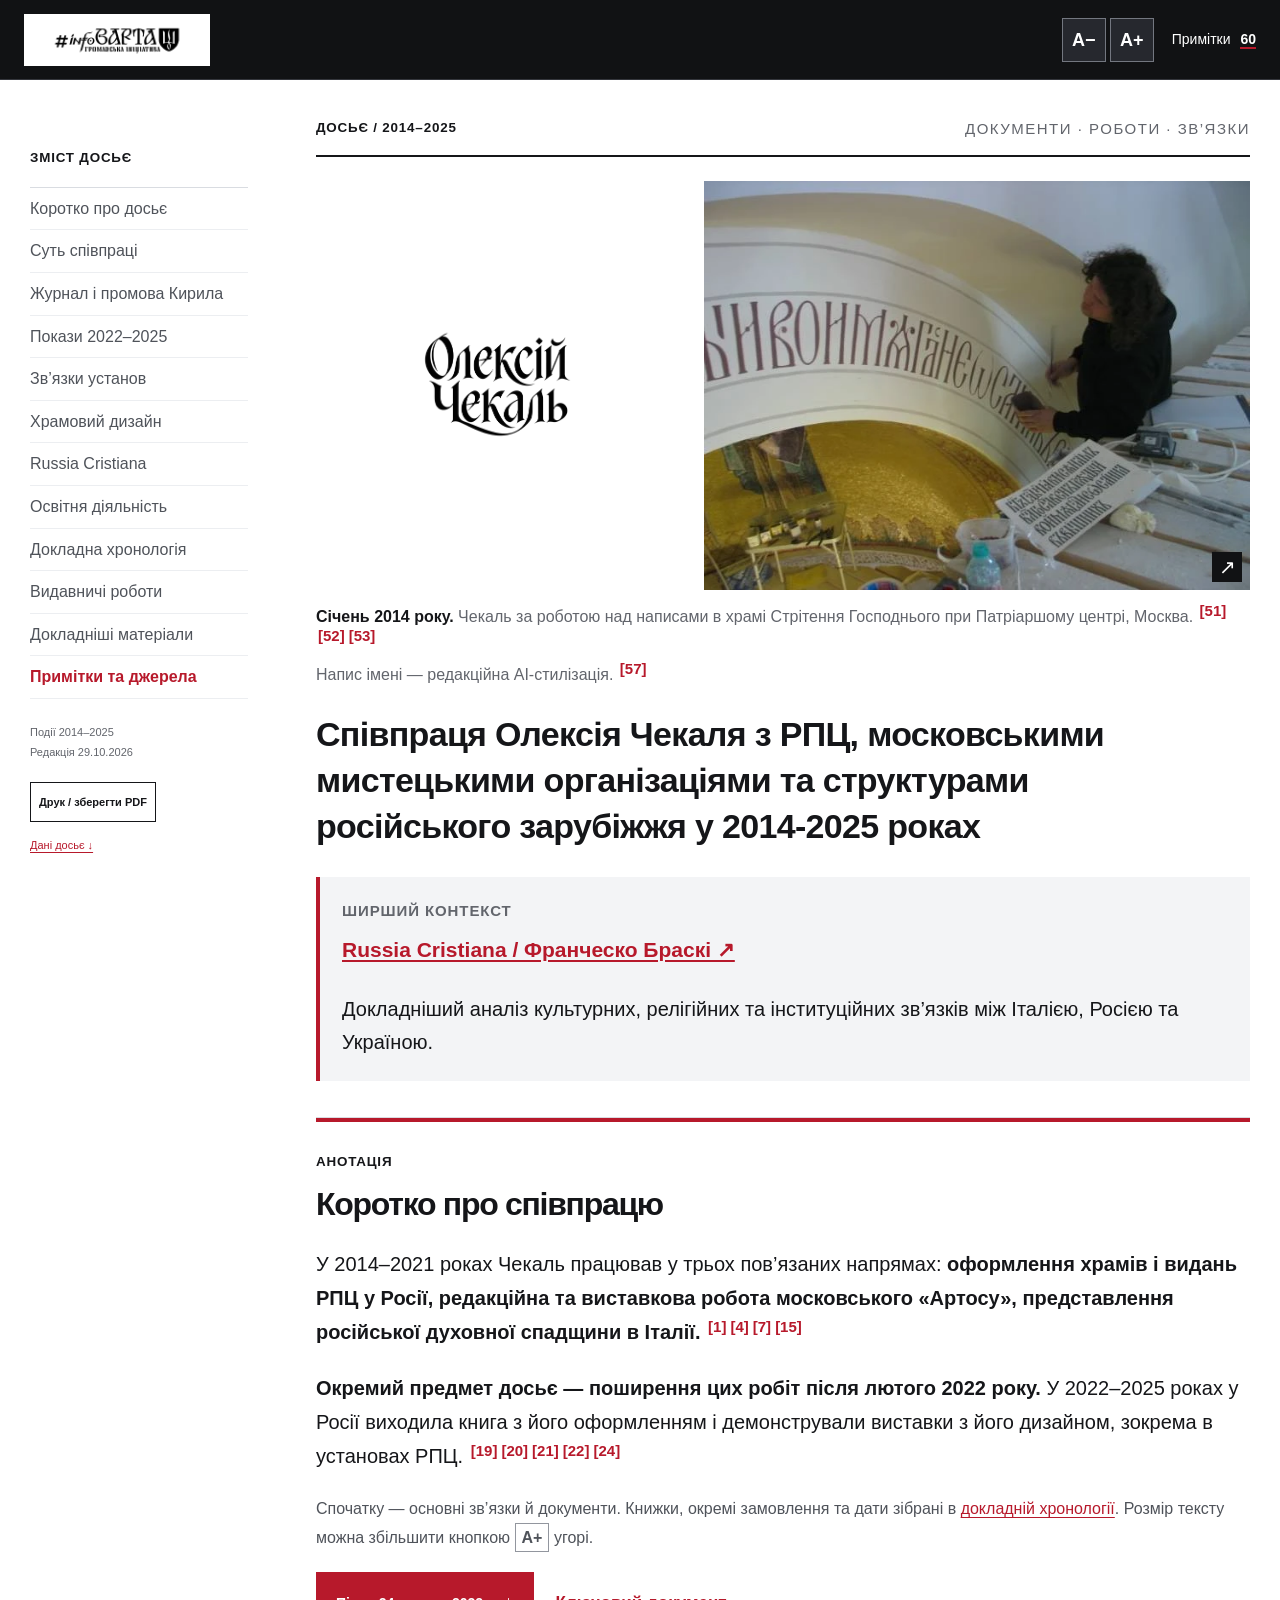
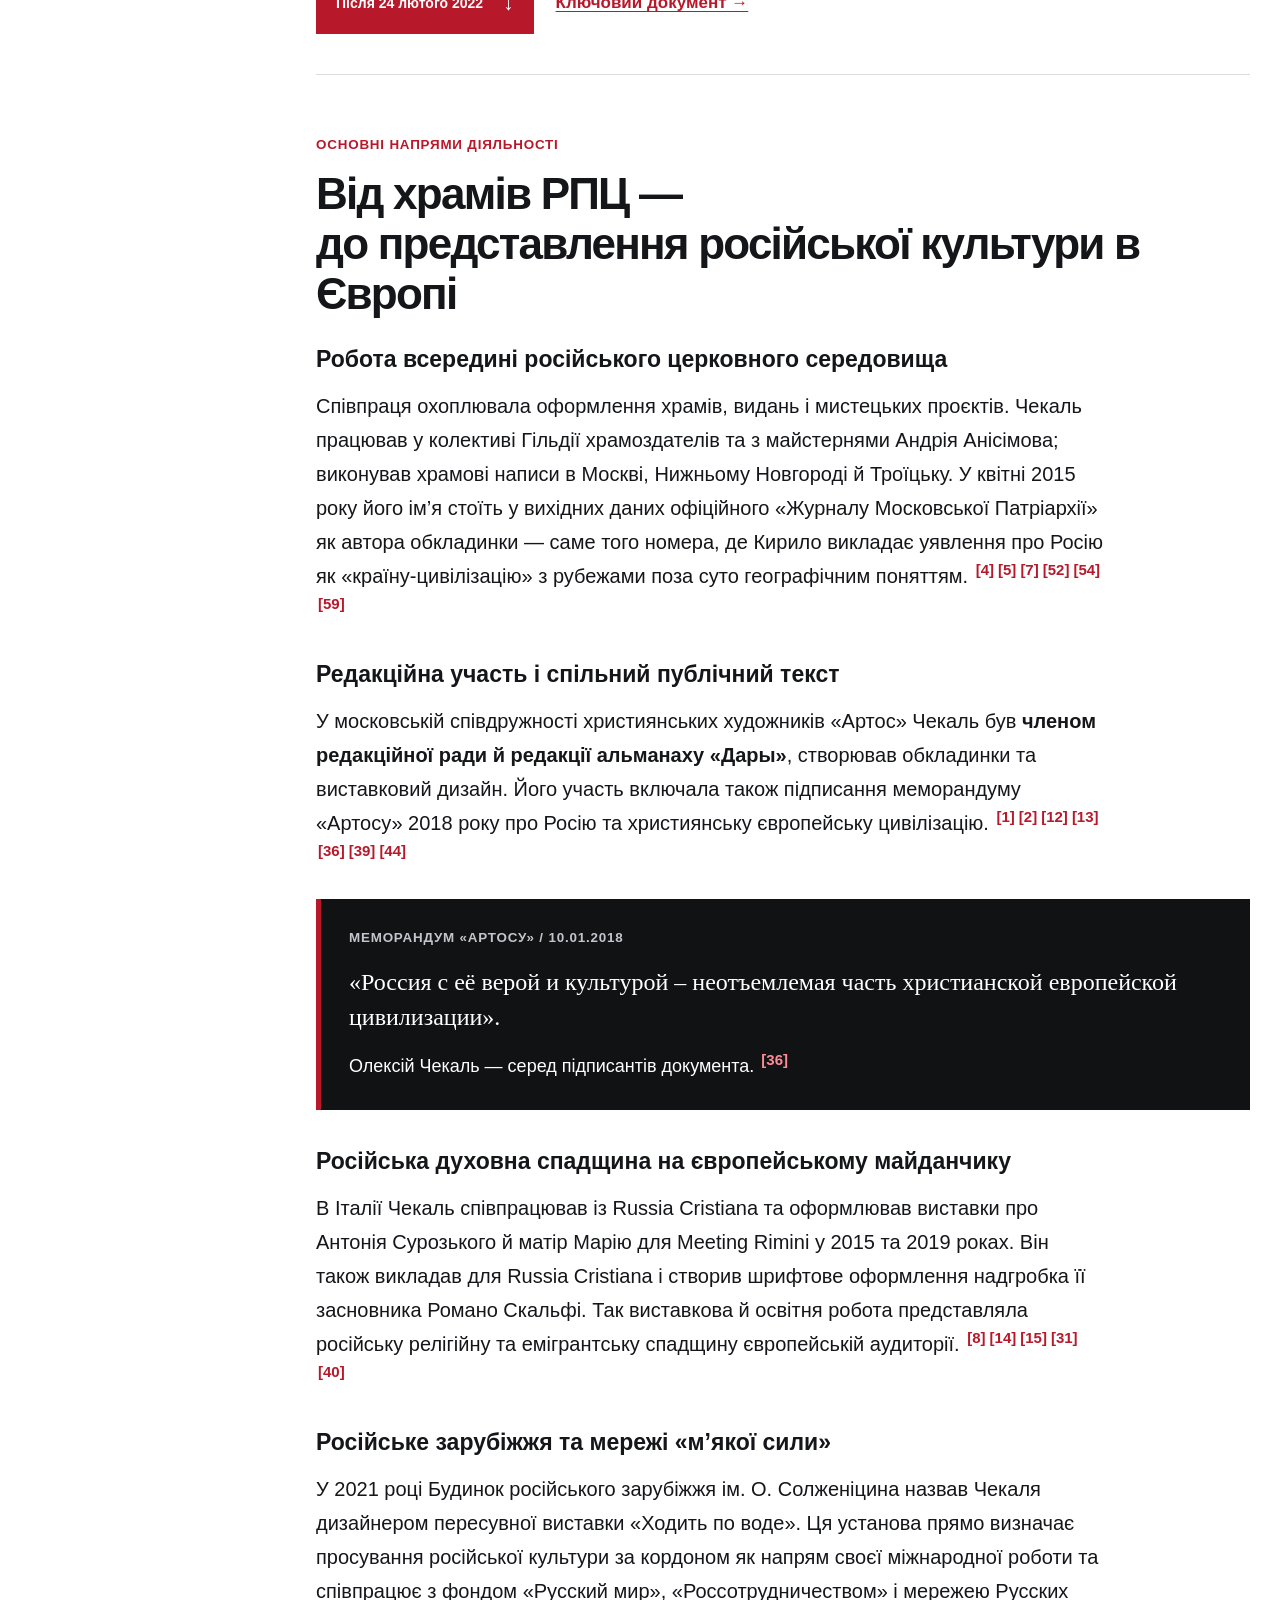
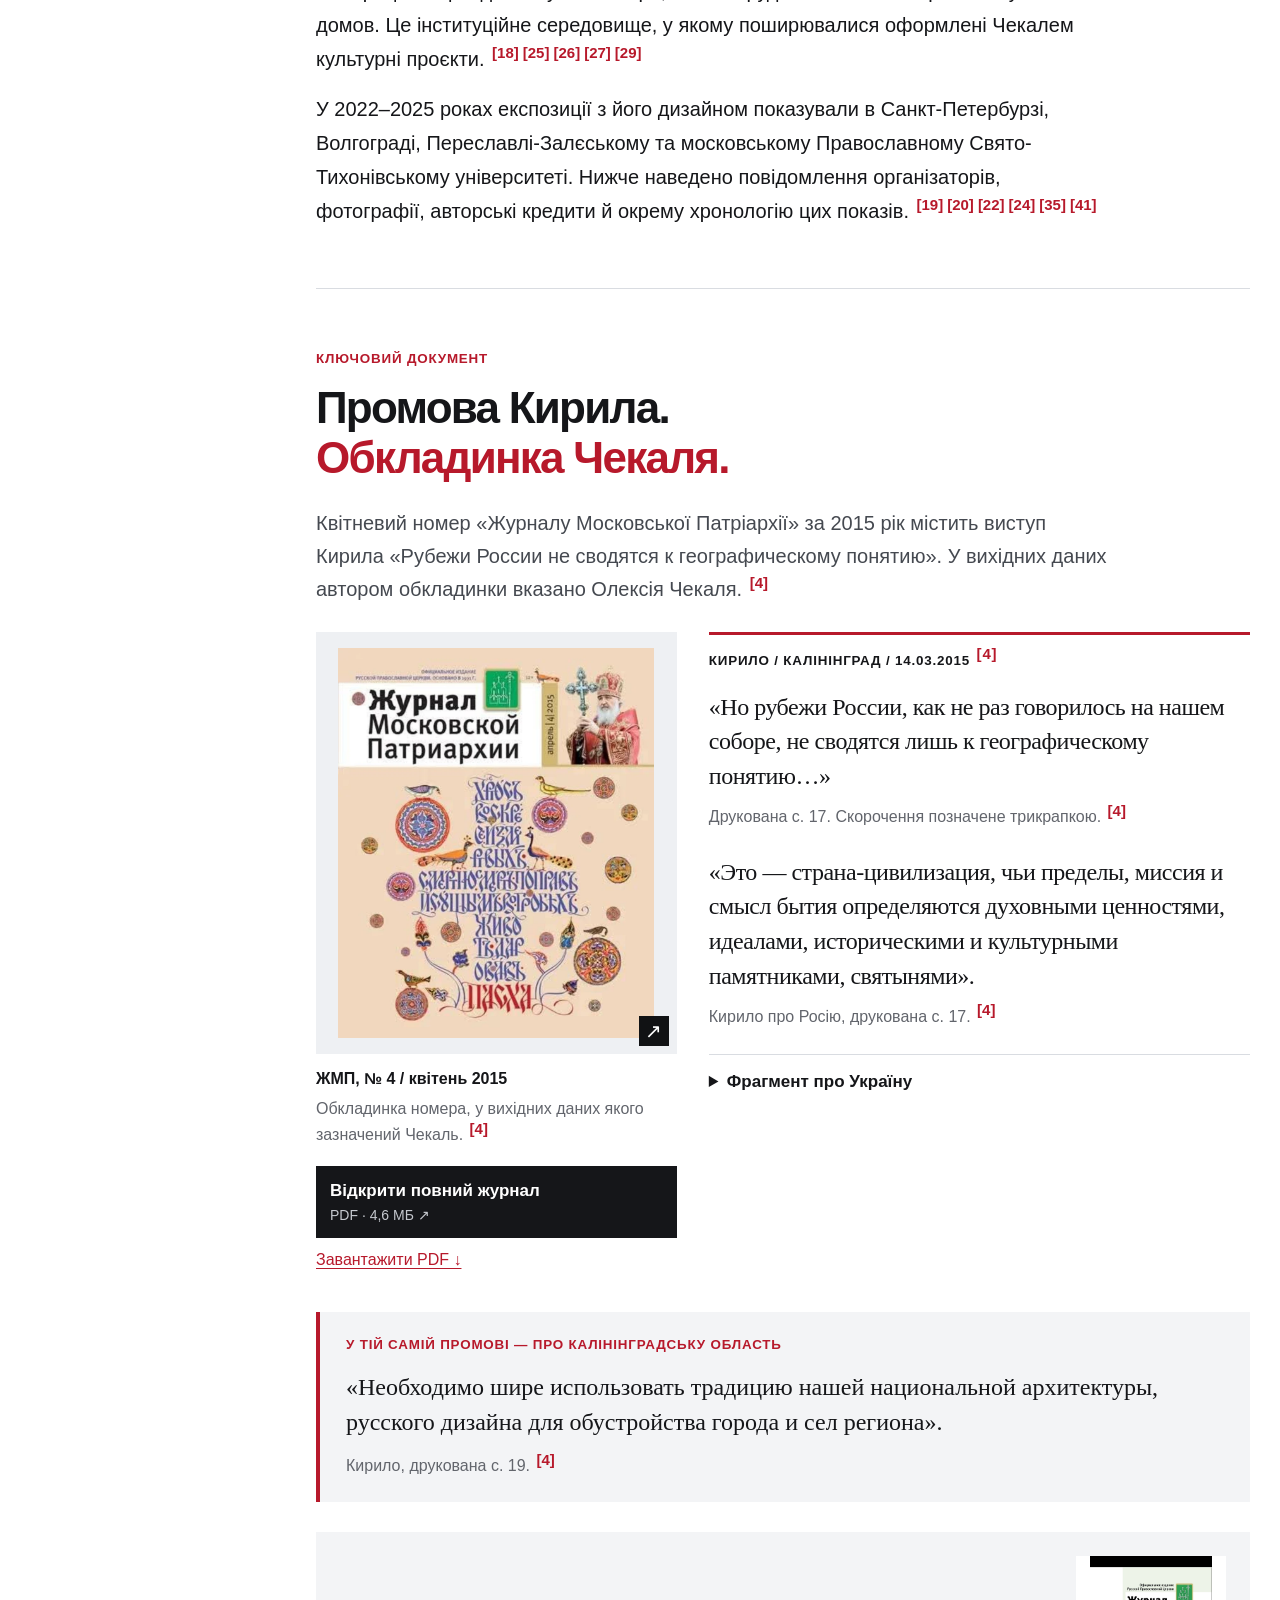
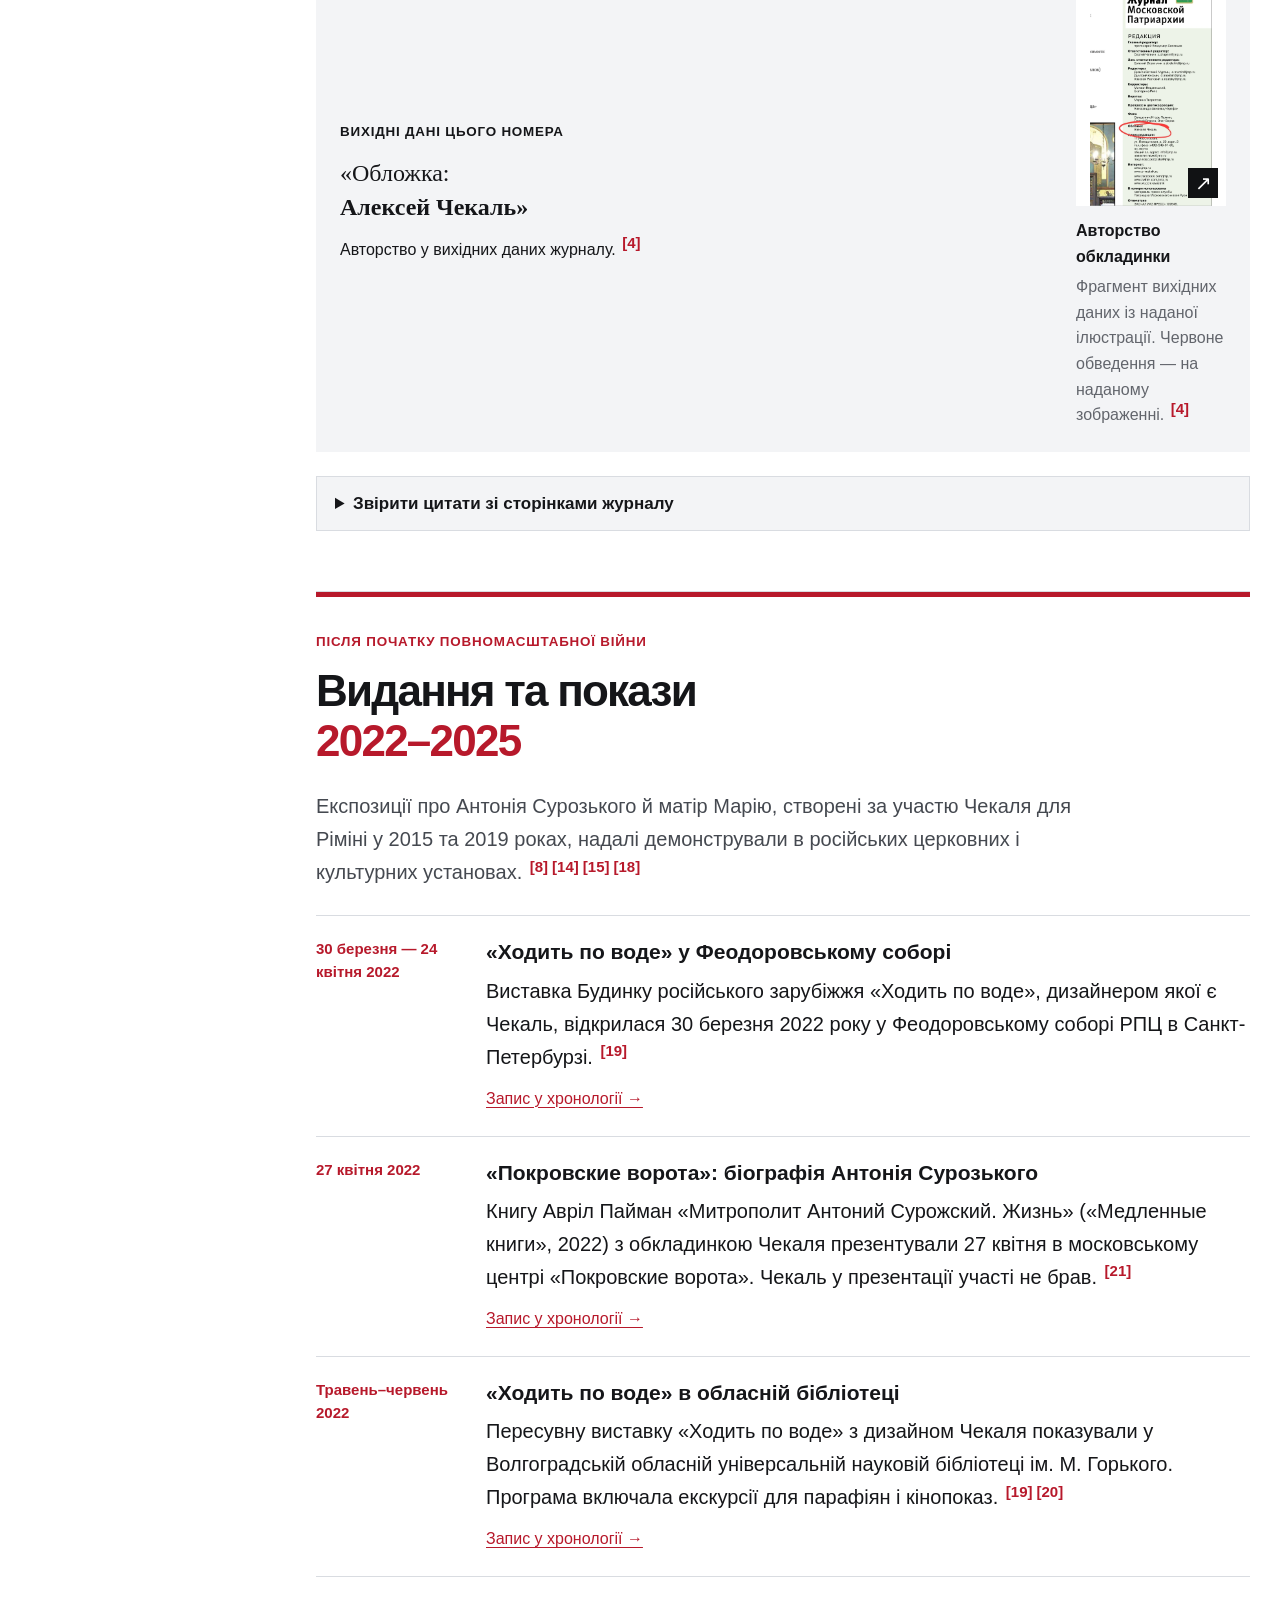
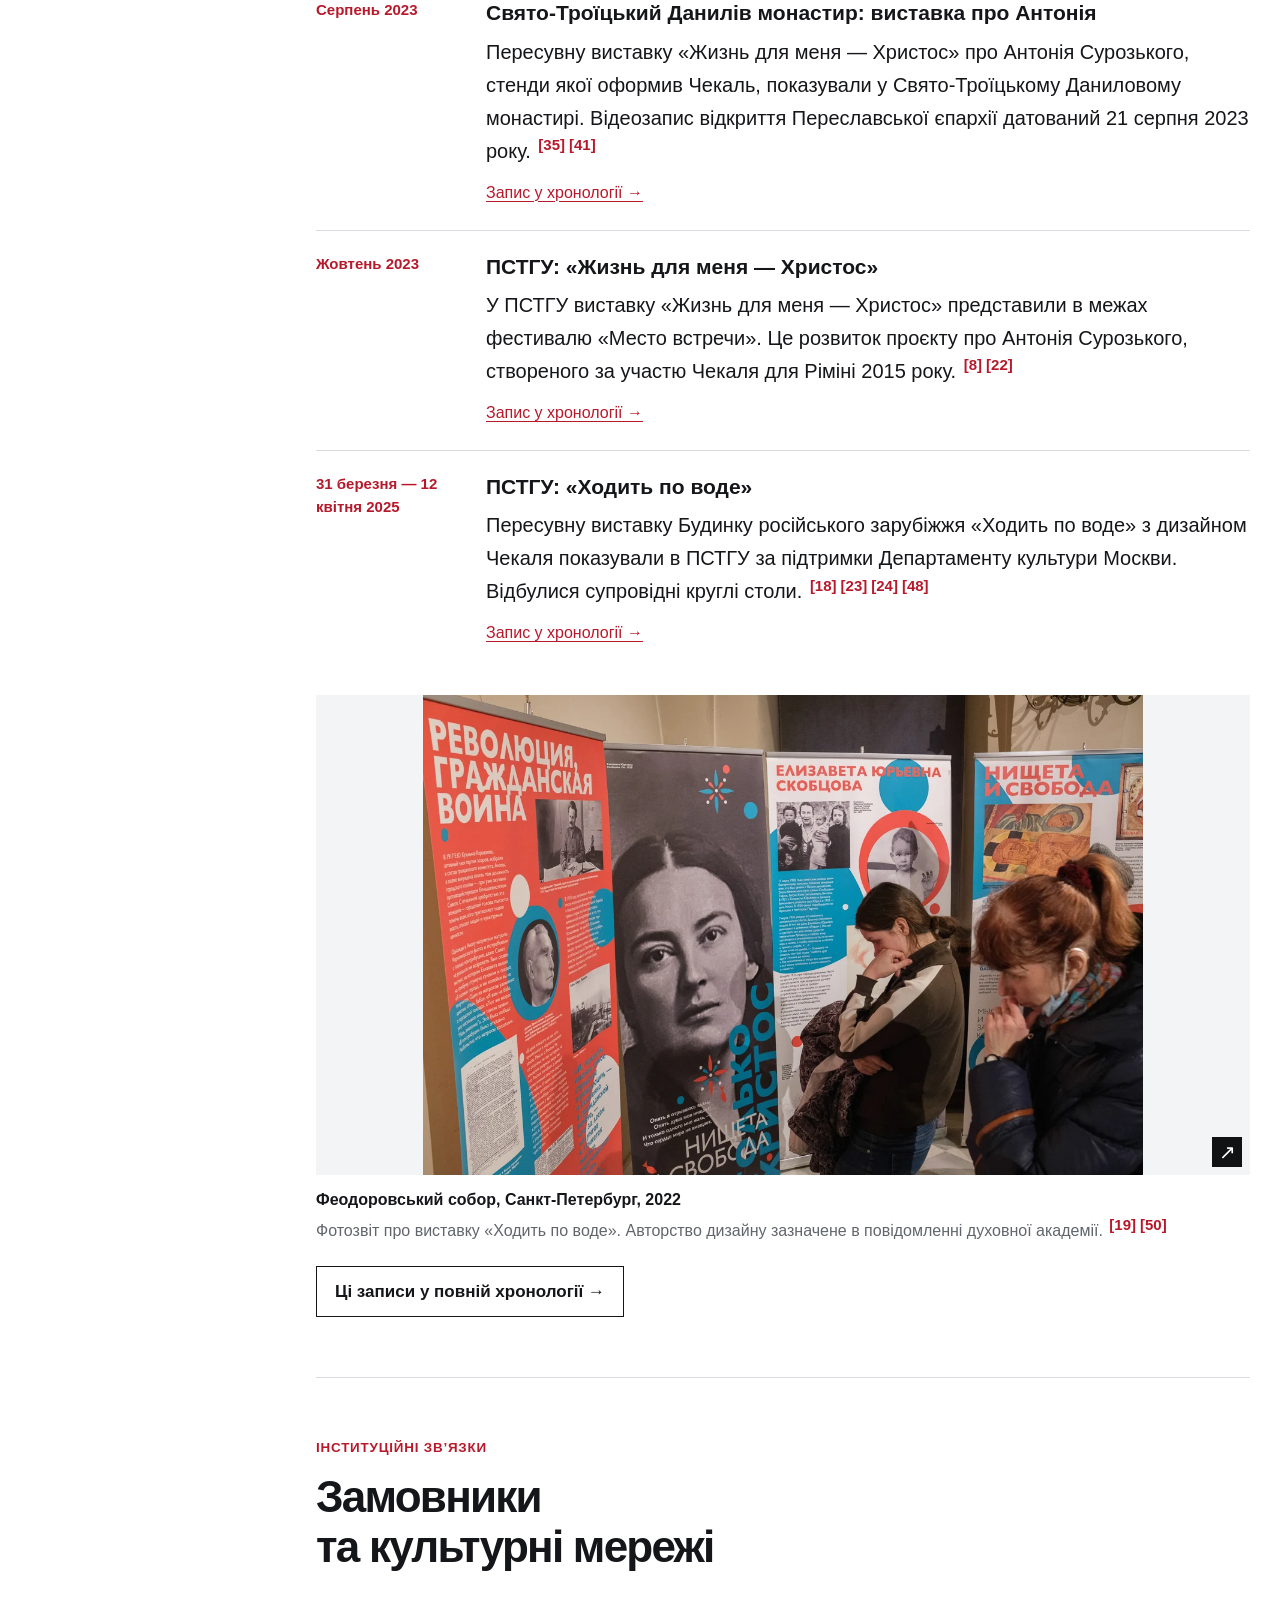
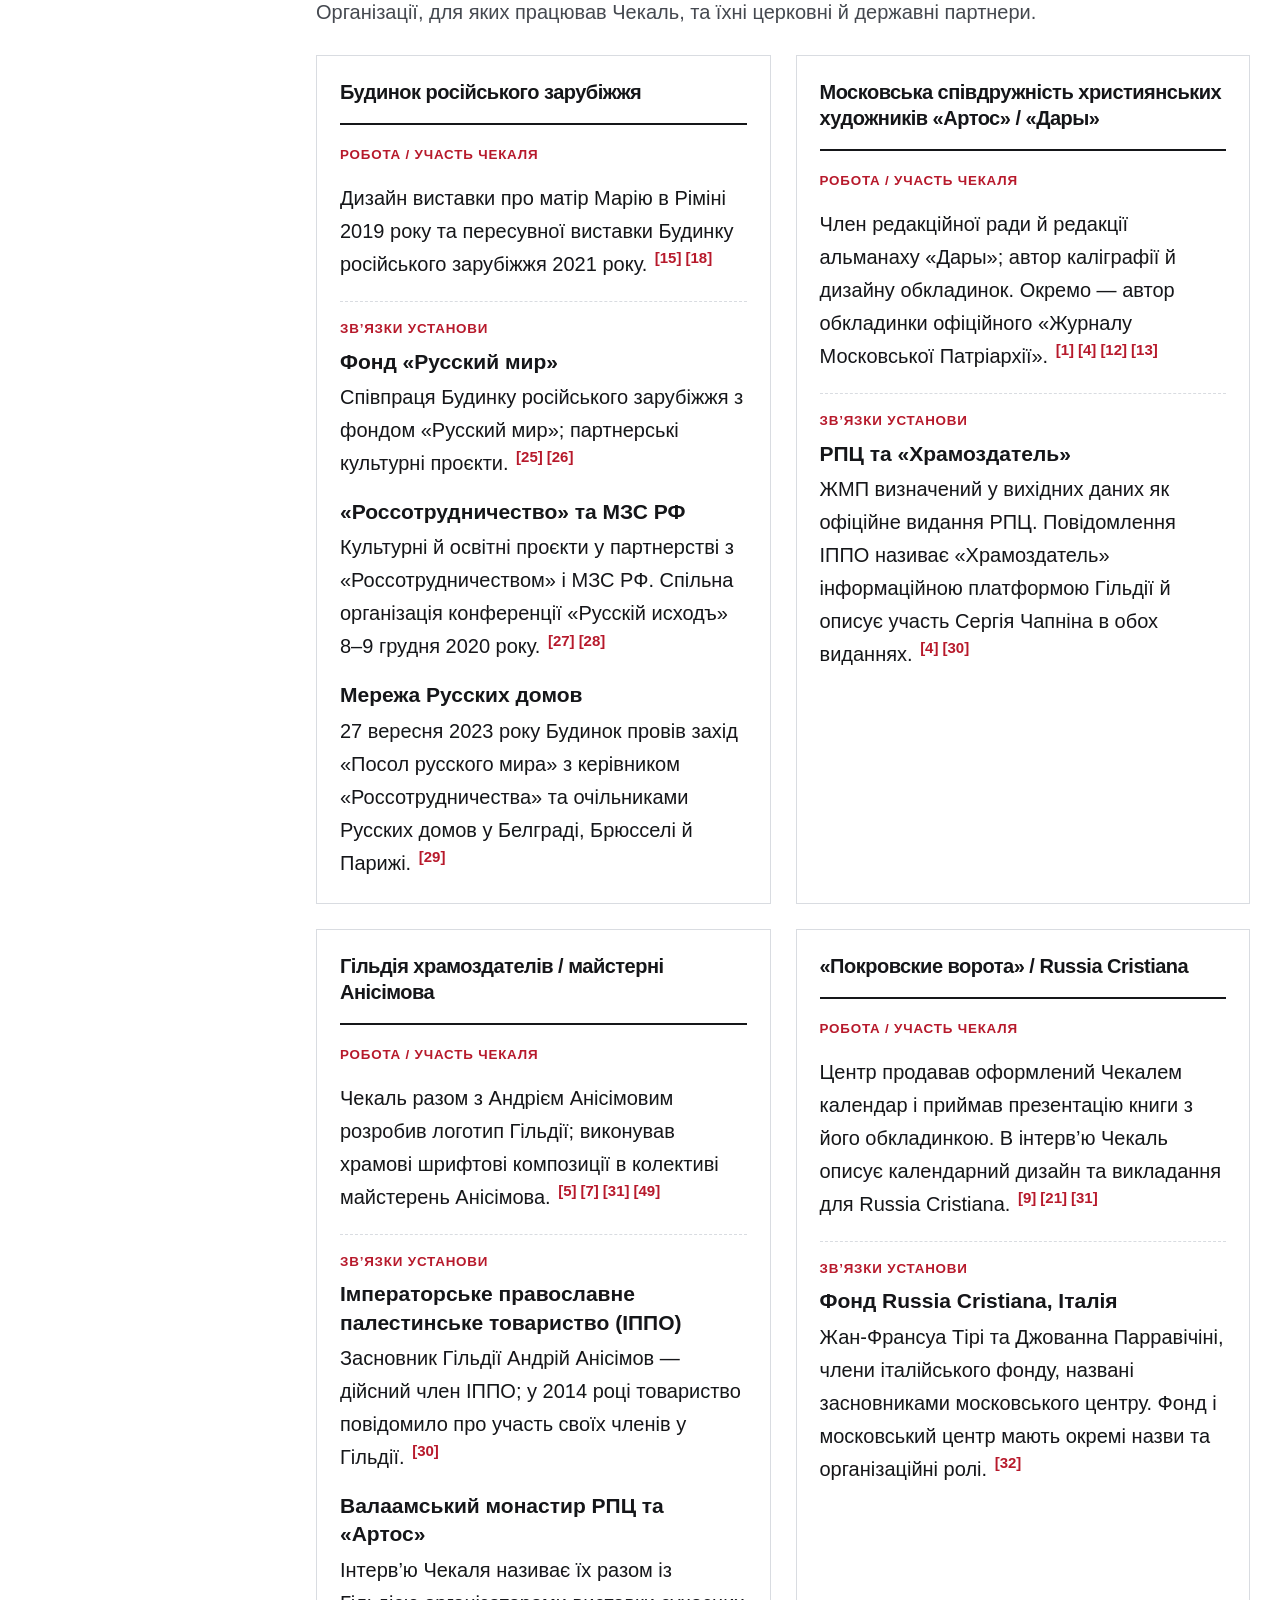
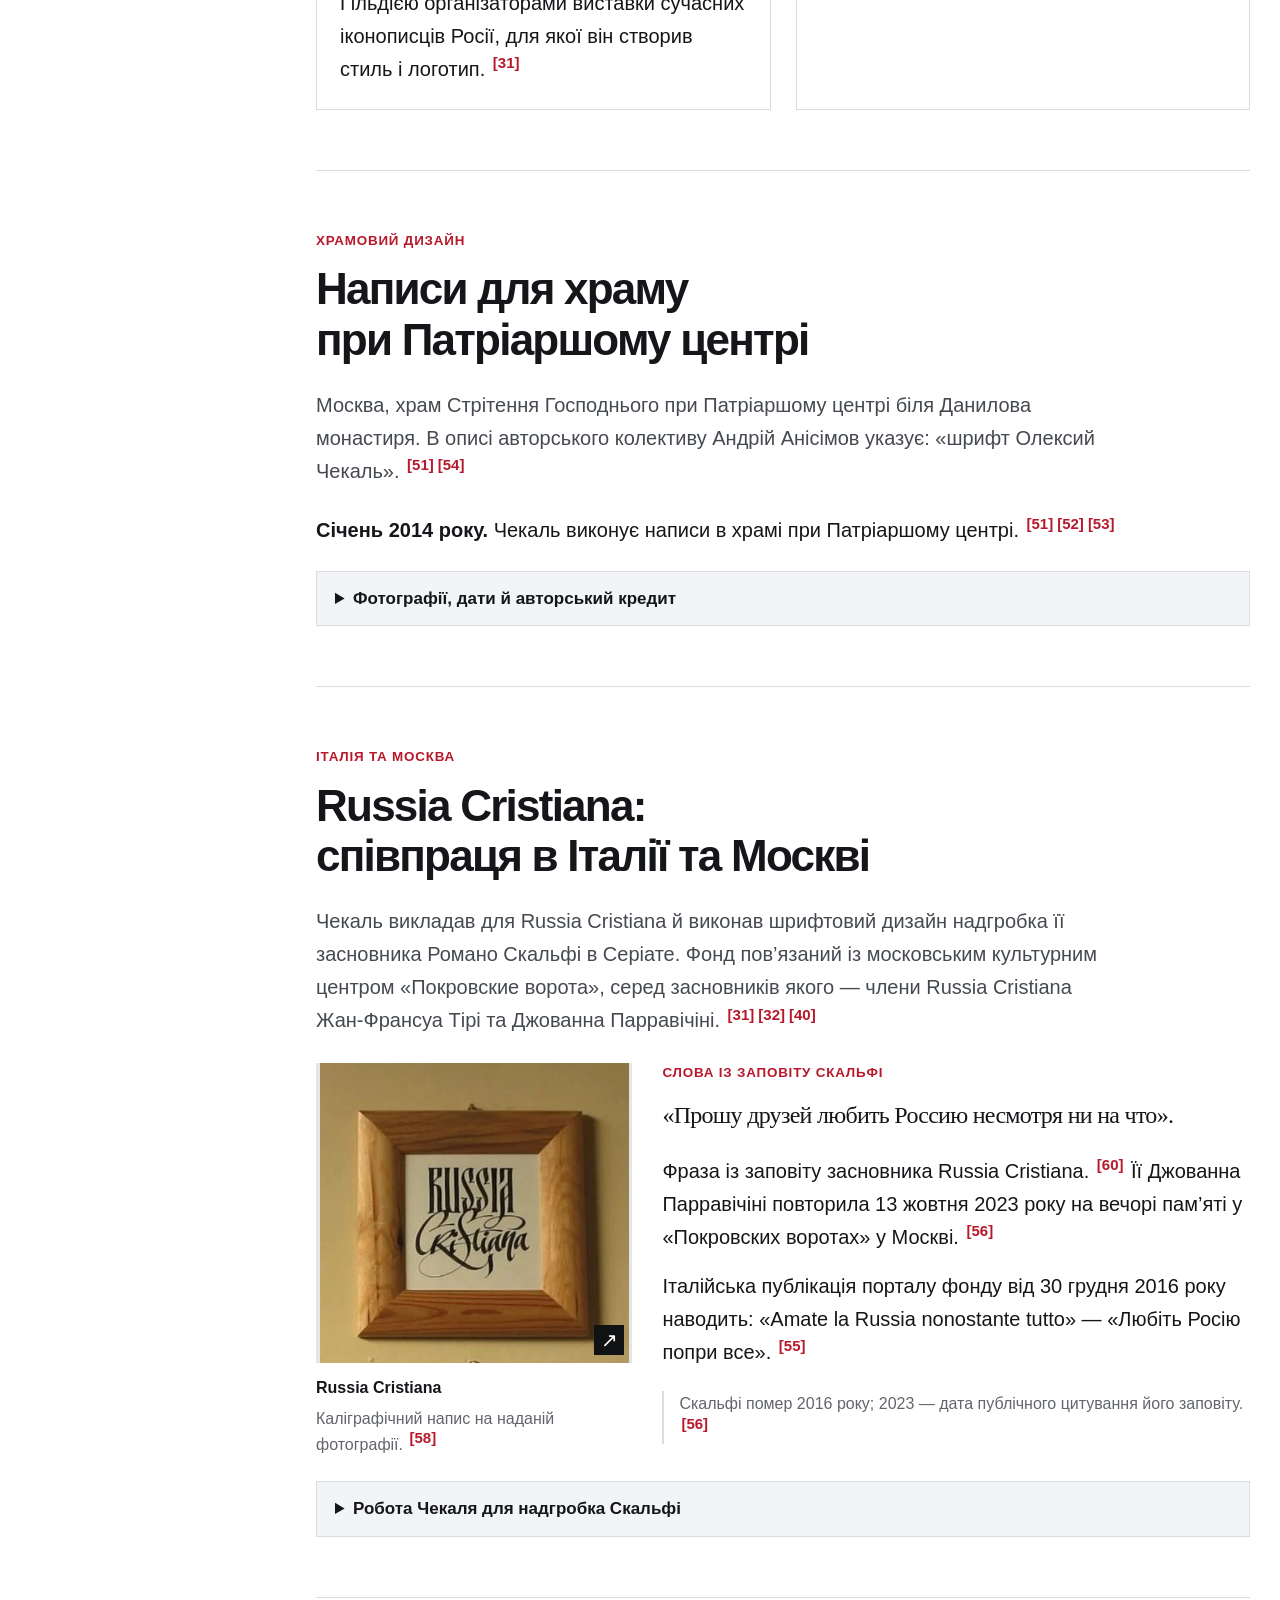
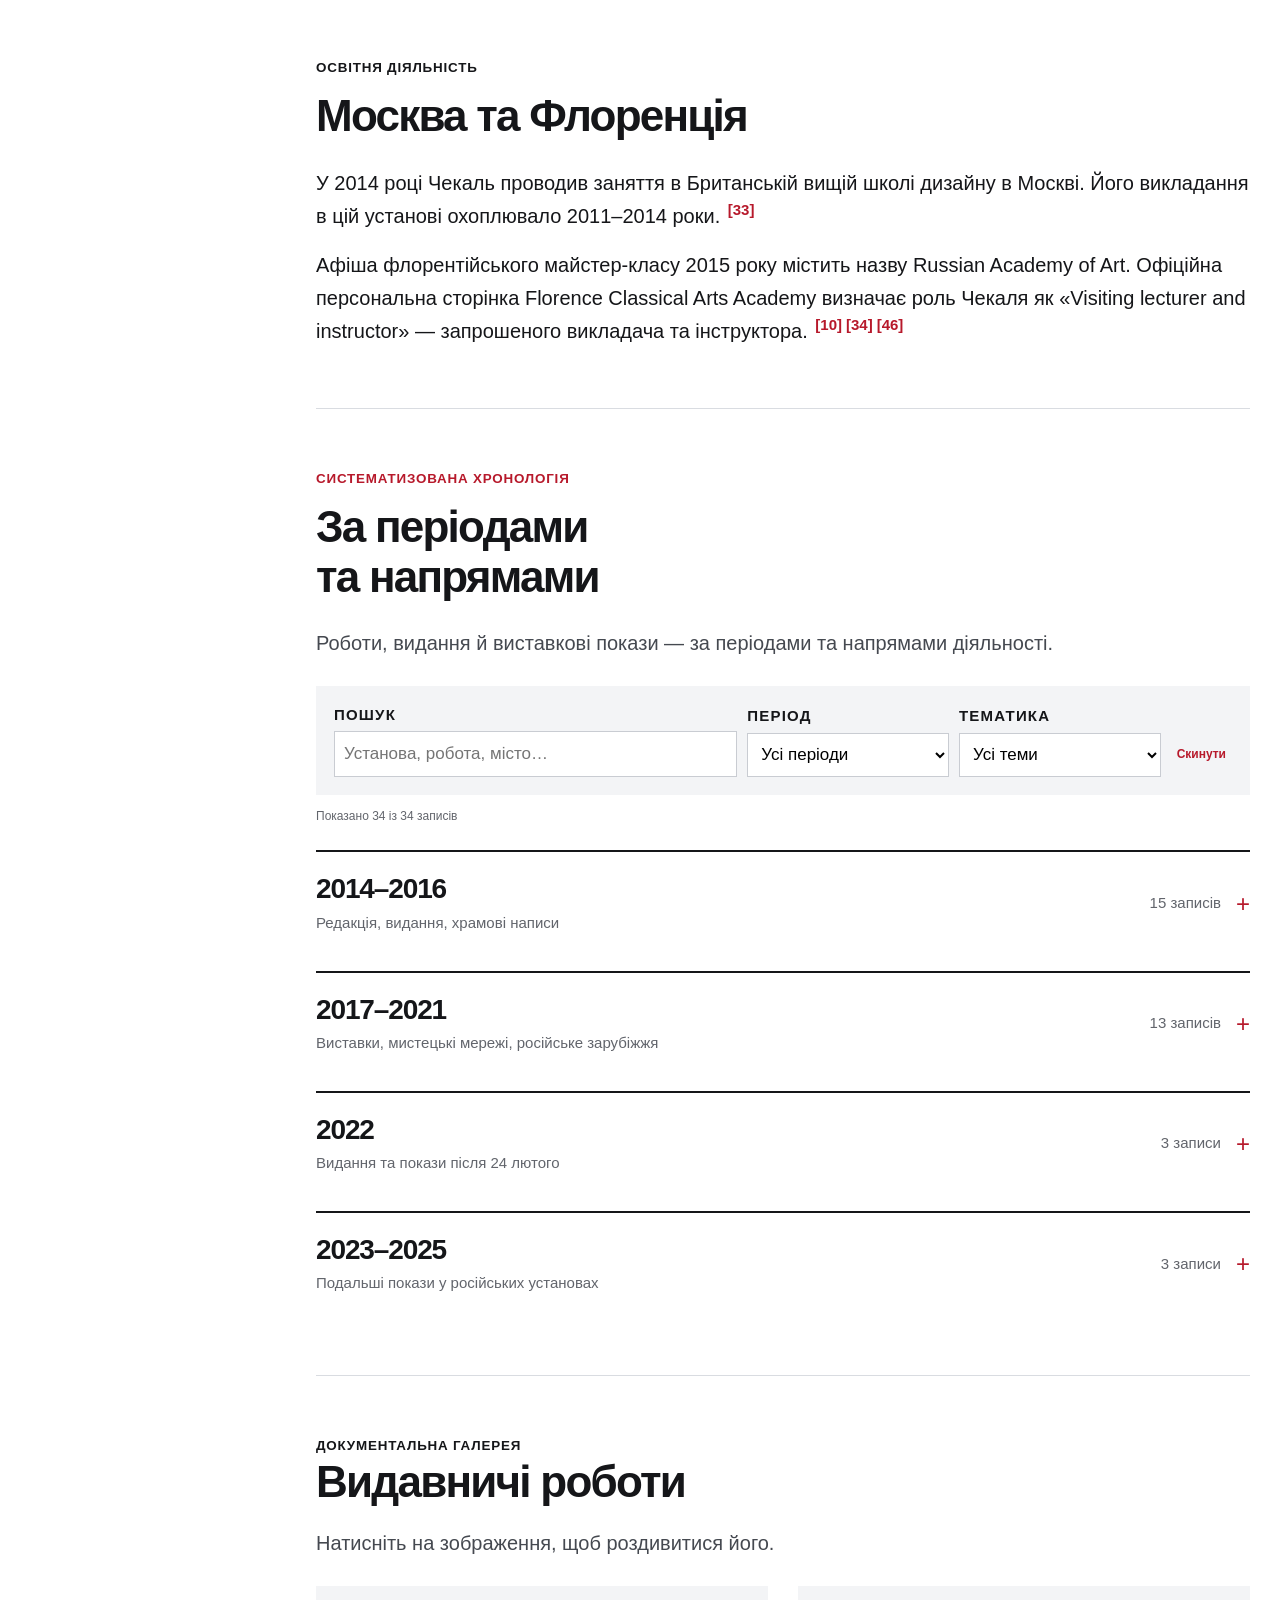
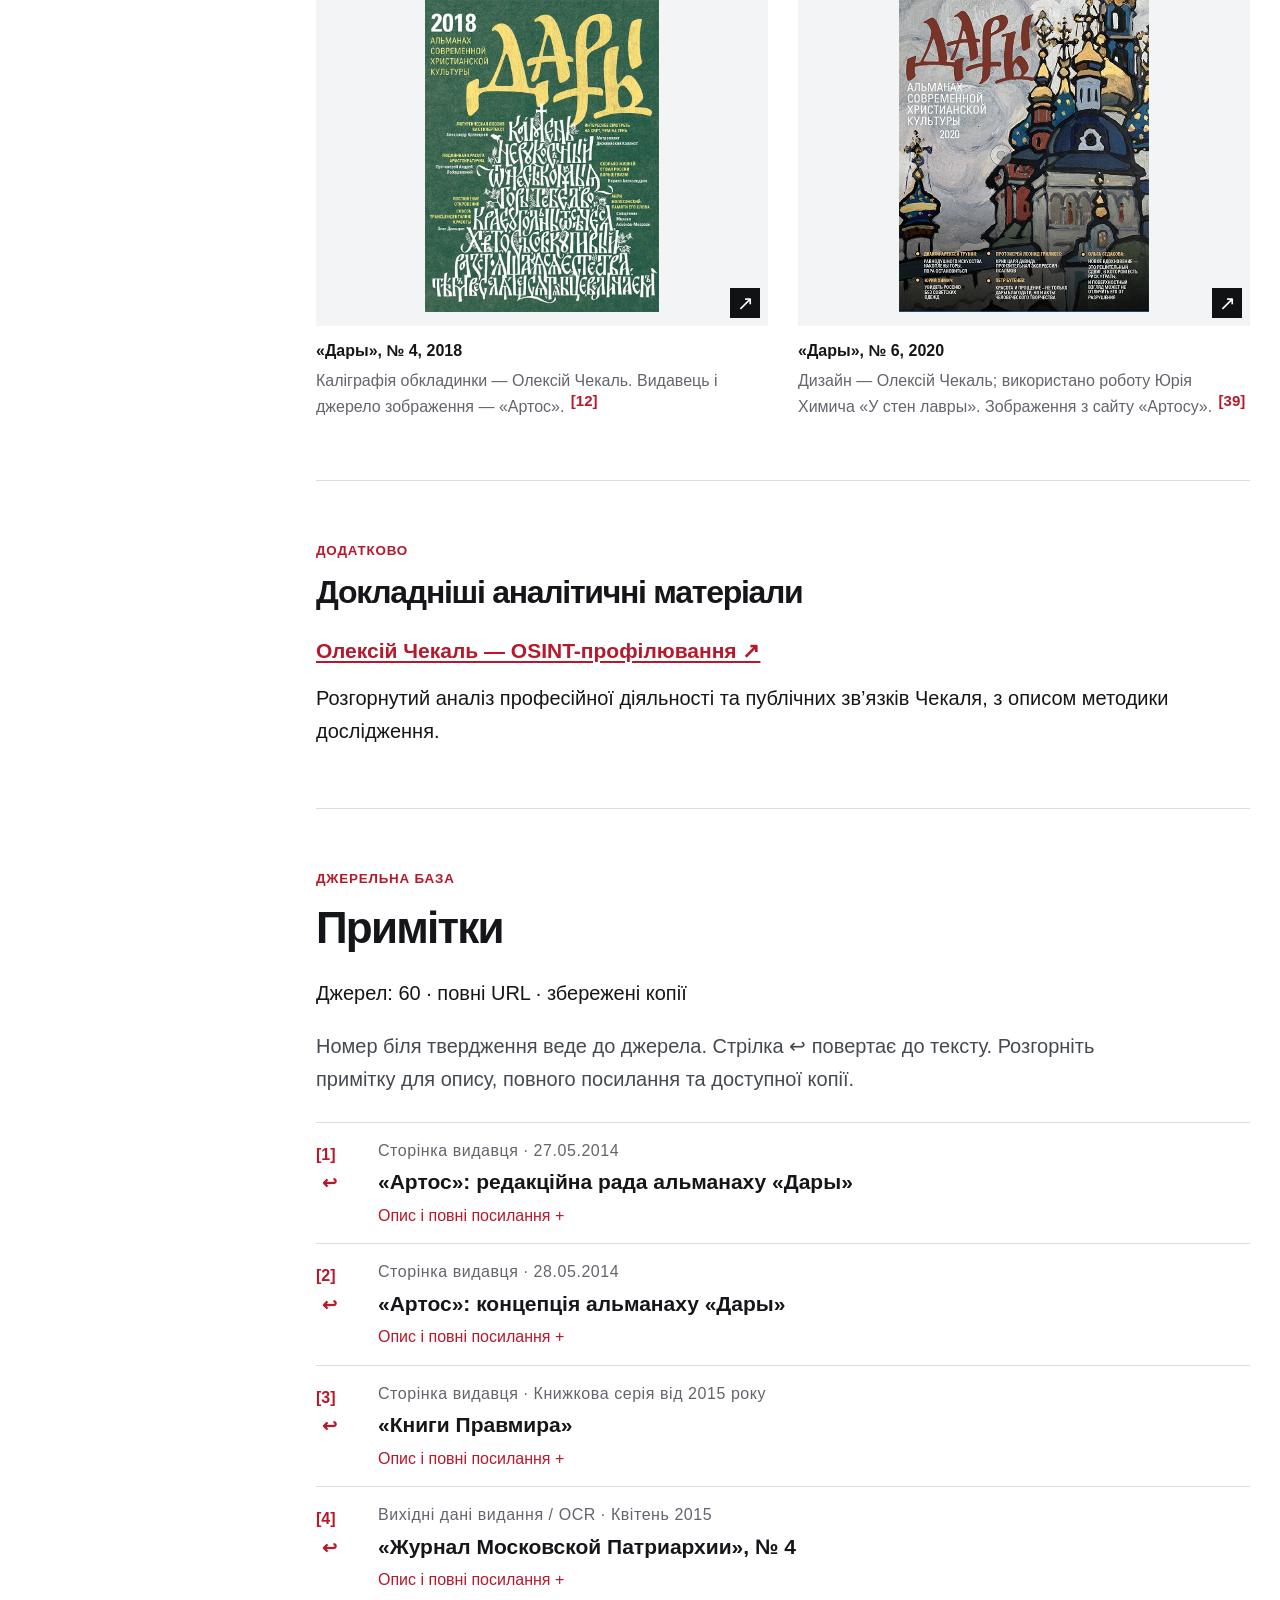
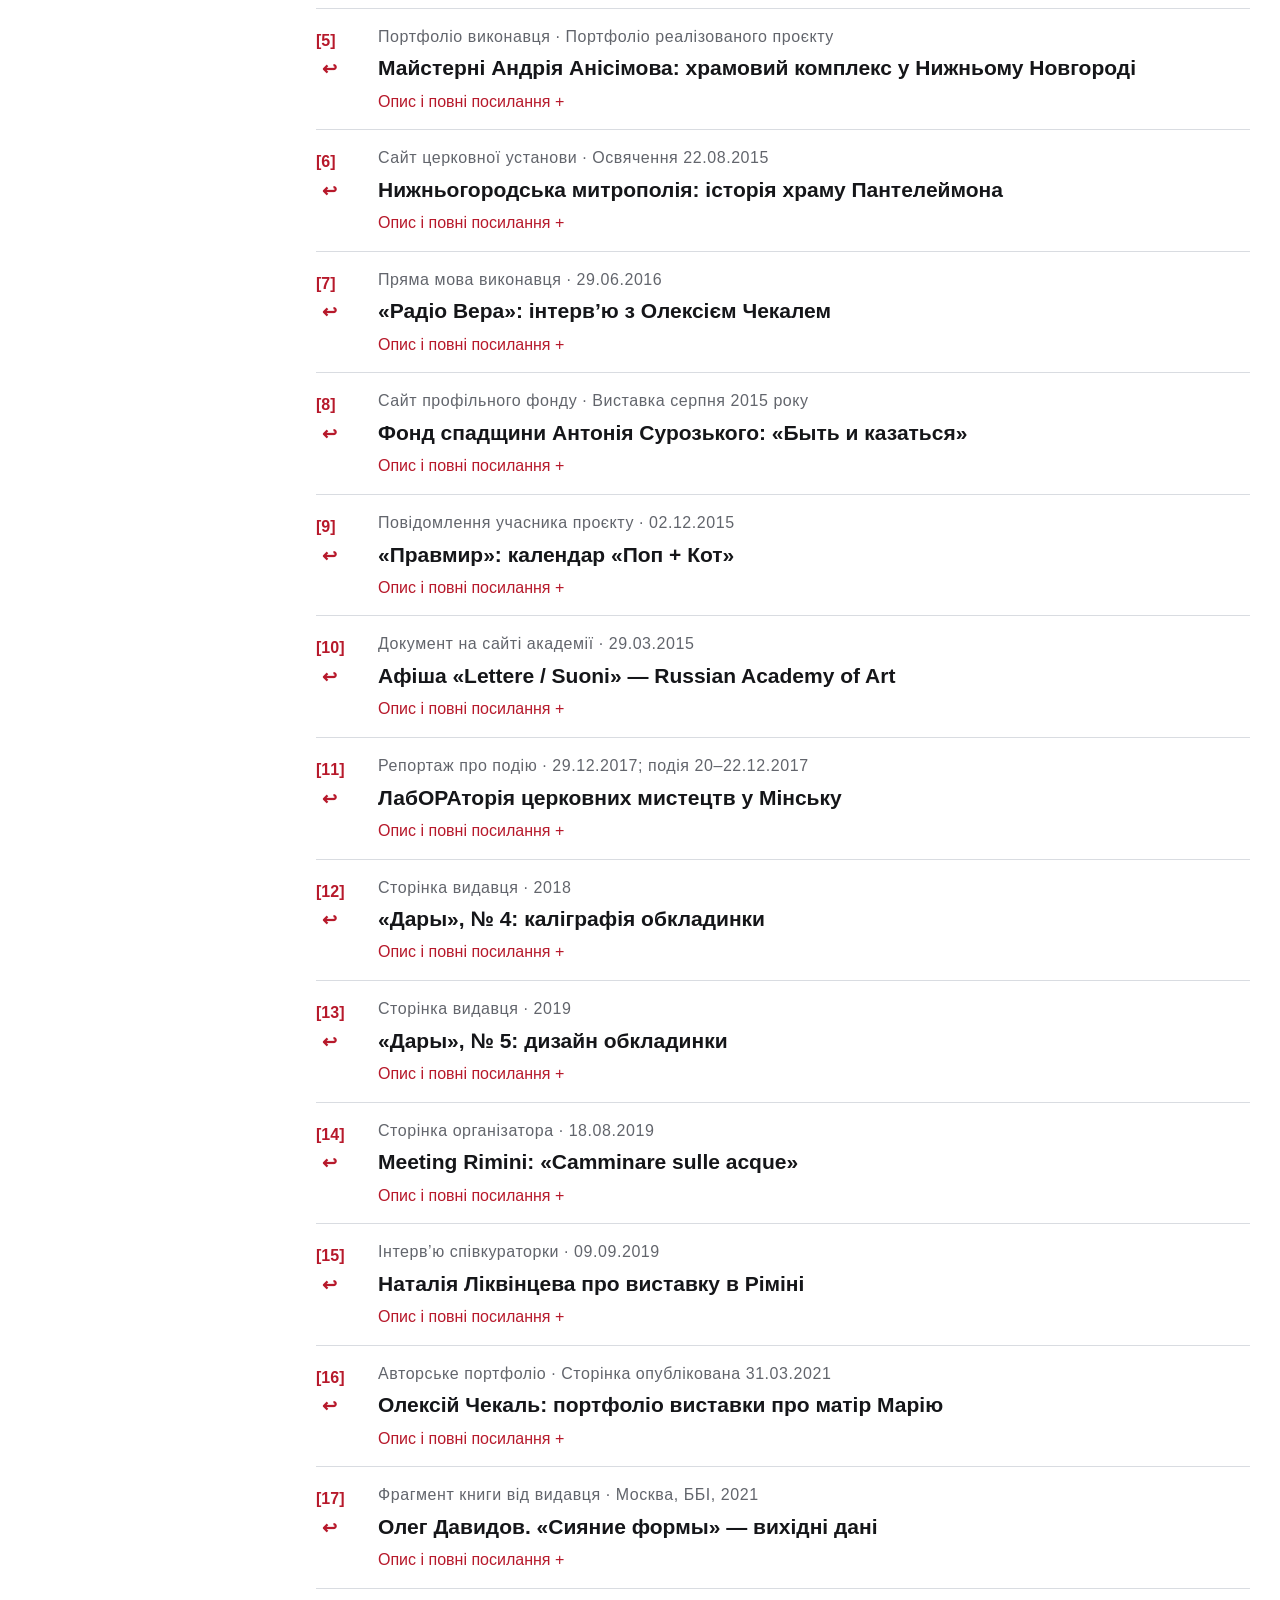
==== chekal_ru/index.html @ 6fc7fb50 "Publish Chekal dossier and Wikipedia archive without PDF upload" ====
<!doctype html>
<html lang="uk">
<head><meta charset="utf-8"><meta name="viewport" content="width=device-width,initial-scale=1"><title>Олексій Чекаль — документальне досьє, 2014–2025</title><meta name="description" content="Роботи Олексія Чекаля для російських церковних, культурних і видавничих структур: документи, хронологія, фото та нумеровані джерела."><meta name="theme-color" content="#111214"><link rel="stylesheet" href="style.css"><script defer src="app.js"></script><link rel="canonical" href="https://nestorvolya.github.io/infovarta/chekal_ru/"></head>
<body>
<a href="#overview" class="skip">До короткого огляду</a>
<header class="topbar"><a class="brand brand-logo" href="#top" aria-label="#інфоВАРТА — на початок"><img src="assets/infovarta-logo.png" width="600" height="200" alt="#інфоВАРТА"><span class="sr-only">Документальне досьє</span></a><div class="top-actions"><div class="reading-controls" role="group" aria-label="Розмір тексту"><button id="text-smaller" type="button" aria-label="Зменшити текст">A−</button><button id="text-larger" type="button" aria-label="Збільшити текст">A+</button><output id="text-size-status" class="sr-only" aria-live="polite">Розмір тексту: 20 пікселів</output></div><a class="note-shortcut" href="#sources">Примітки <b>60</b></a><details class="mobile-nav"><summary>Зміст <span>☰</span></summary><nav aria-label="Зміст сторінки"><a href="#overview">Коротко про досьє</a><a href="#context">Суть співпраці</a><a href="#journal">Журнал і промова Кирила</a><a href="#recent">Покази 2022–2025</a><a href="#network">Зв’язки установ</a><a href="#temple">Храмовий дизайн</a><a href="#russia-cristiana">Russia Cristiana</a><a href="#education">Освітня діяльність</a><a href="#chronology">Докладна хронологія</a><a href="#illustrations">Видавничі роботи</a><a href="#related-analysis">Докладніші матеріали</a><a href="#sources">Примітки та джерела</a></nav></details></div></header>
<div class="layout"><aside class="sidebar"><p class="eyebrow">ЗМІСТ ДОСЬЄ</p><nav aria-label="Розділи"><a href="#overview">Коротко про досьє</a><a href="#context">Суть співпраці</a><a href="#journal">Журнал і промова Кирила</a><a href="#recent">Покази 2022–2025</a><a href="#network">Зв’язки установ</a><a href="#temple">Храмовий дизайн</a><a href="#russia-cristiana">Russia Cristiana</a><a href="#education">Освітня діяльність</a><a href="#chronology">Докладна хронологія</a><a href="#illustrations">Видавничі роботи</a><a href="#related-analysis">Докладніші матеріали</a><a href="#sources">Примітки та джерела</a></nav><p class="sidebar-meta">Події 2014–2025<br>Редакція 29.10.2026</p><button id="print-button" class="outline-button" type="button">Друк / зберегти PDF</button><a class="data-link" href="dossier-data.json" download>Дані досьє ↓</a></aside>
<main id="top">
<section class="hero"><div class="hero-line"><span class="eyebrow">ДОСЬЄ / 2014–2025</span><span class="issue-label">ДОКУМЕНТИ · РОБОТИ · ЗВ’ЯЗКИ</span></div><figure class="hero-composition"><div class="hero-visuals"><h1><span class="sr-only">Олексій Чекаль</span><img class="name-lettering" src="assets/chekal-editorial-lettering.webp" width="1500" height="1000" alt="" fetchpriority="high"></h1><button type="button" class="image-open hero-photo" data-image="assets/moscow-temple-work.webp" data-title="Чекаль за роботою в храмі при Патріаршому центрі" data-caption="Січень 2014 року. Храм Стрітення Господнього при Патріаршому центрі, Москва." aria-label="Збільшити фото Чекаля за роботою в храмі"><img src="assets/moscow-temple-work.webp" width="640" height="480" alt="Олексій Чекаль виконує написи в храмі при Патріаршому центрі в Москві, січень 2014 року" fetchpriority="high"><span class="image-expand">↗</span></button></div><figcaption><p><strong>Січень 2014 року.</strong> Чекаль за роботою над написами в храмі Стрітення Господнього при Патріаршому центрі, Москва. <sup class="refs"><a id="cite-51-1" href="#source-51" role="doc-noteref" aria-label="Примітка 51">[51]</a><a id="cite-52-1" href="#source-52" role="doc-noteref" aria-label="Примітка 52">[52]</a><a id="cite-53-1" href="#source-53" role="doc-noteref" aria-label="Примітка 53">[53]</a></sup></p><p class="lettering-note">Напис імені — редакційна AI-стилізація. <sup class="refs"><a id="cite-57-1" href="#source-57" role="doc-noteref" aria-label="Примітка 57">[57]</a></sup></p></figcaption></figure><p class="hero-deck">Співпраця Олексія Чекаля з РПЦ, московськими мистецькими організаціями та структурами російського зарубіжжя у 2014-2025 роках</p><aside class="related-context" aria-label="Ширший контекст"><p class="related-label">ШИРШИЙ КОНТЕКСТ</p><a class="related-title" href="https://nestorvolya.github.io/cases/braschi_rc/" target="_blank" rel="noopener">Russia Cristiana / Франческо Браскі ↗</a><p>Докладніший аналіз культурних, релігійних та інституційних зв’язків між Італією, Росією та Україною.</p></aside></section>

<section id="overview" class="overview abstract"><p class="eyebrow">АНОТАЦІЯ</p><h2>Коротко про співпрацю</h2><p>У 2014–2021 роках Чекаль працював у трьох пов’язаних напрямах: <strong>оформлення храмів і видань РПЦ у Росії, редакційна та виставкова робота московського «Артосу», представлення російської духовної спадщини в Італії.</strong> <sup class="refs"><a id="cite-1-1" href="#source-1" role="doc-noteref" aria-label="Примітка 1">[1]</a><a id="cite-4-1" href="#source-4" role="doc-noteref" aria-label="Примітка 4">[4]</a><a id="cite-7-1" href="#source-7" role="doc-noteref" aria-label="Примітка 7">[7]</a><a id="cite-15-1" href="#source-15" role="doc-noteref" aria-label="Примітка 15">[15]</a></sup></p><p><strong>Окремий предмет досьє — поширення цих робіт після лютого 2022 року.</strong> У 2022–2025 роках у Росії виходила книга з його оформленням і демонстрували виставки з його дизайном, зокрема в установах РПЦ. <sup class="refs"><a id="cite-19-1" href="#source-19" role="doc-noteref" aria-label="Примітка 19">[19]</a><a id="cite-20-1" href="#source-20" role="doc-noteref" aria-label="Примітка 20">[20]</a><a id="cite-21-1" href="#source-21" role="doc-noteref" aria-label="Примітка 21">[21]</a><a id="cite-22-1" href="#source-22" role="doc-noteref" aria-label="Примітка 22">[22]</a><a id="cite-24-1" href="#source-24" role="doc-noteref" aria-label="Примітка 24">[24]</a></sup></p><p class="reading-hint">Спочатку — основні зв’язки й документи. Книжки, окремі замовлення та дати зібрані в <a href="#chronology">докладній хронології</a>. Розмір тексту можна збільшити кнопкою <b>A+</b> угорі.</p><div class="hero-links"><a href="#recent" class="primary">Після 24 лютого 2022 <span>↓</span></a><a href="#journal" class="text-link">Ключовий документ →</a></div></section>

<section id="context" class="narrative"><div class="section-heading"><p class="eyebrow">ОСНОВНІ НАПРЯМИ ДІЯЛЬНОСТІ</p><h2>Від храмів РПЦ —<br>до представлення російської культури в Європі</h2></div><div class="narrative-flow"><h3>Робота всередині російського церковного середовища</h3><p>Співпраця охоплювала оформлення храмів, видань і мистецьких проєктів. Чекаль працював у колективі Гільдії храмоздателів та з майстернями Андрія Анісімова; виконував храмові написи в Москві, Нижньому Новгороді й Троїцьку. У квітні 2015 року його ім’я стоїть у вихідних даних офіційного «Журналу Московської Патріархії» як автора обкладинки — саме того номера, де Кирило викладає уявлення про Росію як «країну-цивілізацію» з рубежами поза суто географічним поняттям. <sup class="refs"><a id="cite-4-2" href="#source-4" role="doc-noteref" aria-label="Примітка 4">[4]</a><a id="cite-5-1" href="#source-5" role="doc-noteref" aria-label="Примітка 5">[5]</a><a id="cite-7-2" href="#source-7" role="doc-noteref" aria-label="Примітка 7">[7]</a><a id="cite-52-2" href="#source-52" role="doc-noteref" aria-label="Примітка 52">[52]</a><a id="cite-54-1" href="#source-54" role="doc-noteref" aria-label="Примітка 54">[54]</a><a id="cite-59-1" href="#source-59" role="doc-noteref" aria-label="Примітка 59">[59]</a></sup></p><h3>Редакційна участь і спільний публічний текст</h3><p>У московській співдружності християнських художників «Артос» Чекаль був <strong>членом редакційної ради й редакції альманаху «Дары»</strong>, створював обкладинки та виставковий дизайн. Його участь включала також підписання меморандуму «Артосу» 2018 року про Росію та християнську європейську цивілізацію. <sup class="refs"><a id="cite-1-2" href="#source-1" role="doc-noteref" aria-label="Примітка 1">[1]</a><a id="cite-2-1" href="#source-2" role="doc-noteref" aria-label="Примітка 2">[2]</a><a id="cite-12-1" href="#source-12" role="doc-noteref" aria-label="Примітка 12">[12]</a><a id="cite-13-1" href="#source-13" role="doc-noteref" aria-label="Примітка 13">[13]</a><a id="cite-36-1" href="#source-36" role="doc-noteref" aria-label="Примітка 36">[36]</a><a id="cite-39-1" href="#source-39" role="doc-noteref" aria-label="Примітка 39">[39]</a><a id="cite-44-1" href="#source-44" role="doc-noteref" aria-label="Примітка 44">[44]</a></sup></p><div class="memorandum"><p class="eyebrow">МЕМОРАНДУМ «АРТОСУ» / 10.01.2018</p><blockquote lang="ru">«Россия с её верой и культурой – неотъемлемая часть христианской европейской цивилизации».</blockquote><p>Олексій Чекаль — серед підписантів документа. <sup class="refs"><a id="cite-36-2" href="#source-36" role="doc-noteref" aria-label="Примітка 36">[36]</a></sup></p></div><h3>Російська духовна спадщина на європейському майданчику</h3><p>В Італії Чекаль співпрацював із Russia Cristiana та оформлював виставки про Антонія Сурозького й матір Марію для Meeting Rimini у 2015 та 2019 роках. Він також викладав для Russia Cristiana і створив шрифтове оформлення надгробка її засновника Романо Скальфі. Так виставкова й освітня робота представляла російську релігійну та емігрантську спадщину європейській аудиторії. <sup class="refs"><a id="cite-8-1" href="#source-8" role="doc-noteref" aria-label="Примітка 8">[8]</a><a id="cite-14-1" href="#source-14" role="doc-noteref" aria-label="Примітка 14">[14]</a><a id="cite-15-2" href="#source-15" role="doc-noteref" aria-label="Примітка 15">[15]</a><a id="cite-31-1" href="#source-31" role="doc-noteref" aria-label="Примітка 31">[31]</a><a id="cite-40-1" href="#source-40" role="doc-noteref" aria-label="Примітка 40">[40]</a></sup></p><h3>Російське зарубіжжя та мережі «м’якої сили»</h3><p>У 2021 році Будинок російського зарубіжжя ім. О. Солженіцина назвав Чекаля дизайнером пересувної виставки «Ходить по воде». Ця установа прямо визначає просування російської культури за кордоном як напрям своєї міжнародної роботи та співпрацює з фондом «Русский мир», «Россотрудничеством» і мережею Русских домов. Це інституційне середовище, у якому поширювалися оформлені Чекалем культурні проєкти. <sup class="refs"><a id="cite-18-1" href="#source-18" role="doc-noteref" aria-label="Примітка 18">[18]</a><a id="cite-25-1" href="#source-25" role="doc-noteref" aria-label="Примітка 25">[25]</a><a id="cite-26-1" href="#source-26" role="doc-noteref" aria-label="Примітка 26">[26]</a><a id="cite-27-1" href="#source-27" role="doc-noteref" aria-label="Примітка 27">[27]</a><a id="cite-29-1" href="#source-29" role="doc-noteref" aria-label="Примітка 29">[29]</a></sup></p><p>У 2022–2025 роках експозиції з його дизайном показували в Санкт-Петербурзі, Волгограді, Переславлі-Залєському та московському Православному Свято-Тихонівському університеті. Нижче наведено повідомлення організаторів, фотографії, авторські кредити й окрему хронологію цих показів. <sup class="refs"><a id="cite-19-2" href="#source-19" role="doc-noteref" aria-label="Примітка 19">[19]</a><a id="cite-20-2" href="#source-20" role="doc-noteref" aria-label="Примітка 20">[20]</a><a id="cite-22-2" href="#source-22" role="doc-noteref" aria-label="Примітка 22">[22]</a><a id="cite-24-2" href="#source-24" role="doc-noteref" aria-label="Примітка 24">[24]</a><a id="cite-35-1" href="#source-35" role="doc-noteref" aria-label="Примітка 35">[35]</a><a id="cite-41-1" href="#source-41" role="doc-noteref" aria-label="Примітка 41">[41]</a></sup></p></div></section>

<section id="journal" class="journal"><div class="section-heading"><p class="eyebrow">КЛЮЧОВИЙ ДОКУМЕНТ</p><h2>Промова Кирила.<br><span class="accent">Обкладинка Чекаля.</span></h2></div><p class="section-intro">Квітневий номер «Журналу Московської Патріархії» за 2015 рік містить виступ Кирила «Рубежи России не сводятся к географическому понятию». У вихідних даних автором обкладинки вказано Олексія Чекаля. <sup class="refs"><a id="cite-4-3" href="#source-4" role="doc-noteref" aria-label="Примітка 4">[4]</a></sup></p>
<div class="journal-grid"><div class="journal-cover"><figure class="document-image cover-figure"><button type="button" class="image-open" data-image="assets/jmp-cover.webp" data-title="ЖМП, № 4 / квітень 2015" data-caption="Обкладинка номера, у вихідних даних якого зазначений Чекаль." aria-label="Збільшити: ЖМП, № 4 / квітень 2015"><img src="assets/jmp-cover.webp" width="1000" height="1234" alt="ЖМП, № 4 / квітень 2015" loading="lazy" decoding="async"><span class="image-expand">↗</span></button><figcaption><strong>ЖМП, № 4 / квітень 2015</strong><p>Обкладинка номера, у вихідних даних якого зазначений Чекаль. <sup class="refs"><a id="cite-4-4" href="#source-4" role="doc-noteref" aria-label="Примітка 4">[4]</a></sup></p></figcaption></figure><a class="document-button" href="https://chekal-cultural-dossier.vilnilyudytut.chatgpt.site/documents/jmp-2015-04.pdf" target="_blank" rel="noopener">Відкрити повний журнал <span>PDF · 4,6 МБ ↗</span></a><a class="download-link" href="https://chekal-cultural-dossier.vilnilyudytut.chatgpt.site/documents/jmp-2015-04.pdf" download>Завантажити PDF ↓</a></div><div class="speech"><p class="eyebrow">КИРИЛО / КАЛІНІНГРАД / 14.03.2015 <sup class="refs"><a id="cite-4-5" href="#source-4" role="doc-noteref" aria-label="Примітка 4">[4]</a></sup></p><blockquote lang="ru">«Но рубежи России, как не раз говорилось на нашем соборе, не сводятся лишь к географическому понятию…»</blockquote><p class="quote-source">Друкована с. 17. Скорочення позначене трикрапкою. <sup class="refs"><a id="cite-4-6" href="#source-4" role="doc-noteref" aria-label="Примітка 4">[4]</a></sup></p><blockquote lang="ru">«Это — страна-цивилизация, чьи пределы, миссия и смысл бытия определяются духовными ценностями, идеалами, историческими и культурными памятниками, святынями».</blockquote><p class="quote-source">Кирило про Росію, друкована с. 17. <sup class="refs"><a id="cite-4-7" href="#source-4" role="doc-noteref" aria-label="Примітка 4">[4]</a></sup></p><details class="speech-more"><summary>Фрагмент про Україну</summary><blockquote lang="ru">«Знаем, что и сегодня, если посмотреть на катастрофу, которая происходит на братской Украине, во многом религиозные истоки нынешнего конфликта проявляют себя достаточно ясно».</blockquote><p class="quote-source">Друкована с. 17. <sup class="refs"><a id="cite-4-8" href="#source-4" role="doc-noteref" aria-label="Примітка 4">[4]</a></sup></p></details></div></div>
<div class="design-quote"><p class="eyebrow">У ТІЙ САМІЙ ПРОМОВІ — ПРО КАЛІНІНГРАДСЬКУ ОБЛАСТЬ</p><blockquote lang="ru">«Необходимо шире использовать традицию нашей национальной архитектуры, русского дизайна для обустройства города и сел региона».</blockquote><p>Кирило, друкована с. 19. <sup class="refs"><a id="cite-4-9" href="#source-4" role="doc-noteref" aria-label="Примітка 4">[4]</a></sup></p></div><div class="credit-band"><div><p class="eyebrow">ВИХІДНІ ДАНІ ЦЬОГО НОМЕРА</p><p class="credit-quote" lang="ru">«Обложка:<br><strong>Алексей Чекаль»</strong></p><p>Авторство у вихідних даних журналу. <sup class="refs"><a id="cite-4-10" href="#source-4" role="doc-noteref" aria-label="Примітка 4">[4]</a></sup></p></div><figure class="document-image credit-figure"><button type="button" class="image-open" data-image="assets/jmp-credit-marked.webp" data-title="Авторство обкладинки" data-caption="Фрагмент вихідних даних із наданої ілюстрації. Червоне обведення — на наданому зображенні." aria-label="Збільшити: Авторство обкладинки"><img src="assets/jmp-credit-marked.webp" width="755" height="1536" alt="Авторство обкладинки" loading="lazy" decoding="async"><span class="image-expand">↗</span></button><figcaption><strong>Авторство обкладинки</strong><p>Фрагмент вихідних даних із наданої ілюстрації. Червоне обведення — на наданому зображенні. <sup class="refs"><a id="cite-4-11" href="#source-4" role="doc-noteref" aria-label="Примітка 4">[4]</a></sup></p></figcaption></figure></div><details class="document-proof"><summary>Звірити цитати зі сторінками журналу</summary><p>Виступ 14 березня 2015 року: друковані сторінки 16–19. Цитати про рубежі й Україну — с. 17 (PDF-сторінка 9); фрагмент про дизайн — с. 19 (PDF-сторінка 10). <sup class="refs"><a id="cite-4-12" href="#source-4" role="doc-noteref" aria-label="Примітка 4">[4]</a></sup></p><figure class="document-image "><button type="button" class="image-open" data-image="assets/jmp-speech-spread.webp" data-title="Друковані сторінки 16–17" data-caption="Виступ Кирила; цитовані фрагменти розташовані на правій сторінці." aria-label="Збільшити: Друковані сторінки 16–17"><img src="assets/jmp-speech-spread.webp" width="2200" height="1369" alt="Друковані сторінки 16–17" loading="lazy" decoding="async"><span class="image-expand">↗</span></button><figcaption><strong>Друковані сторінки 16–17</strong><p>Виступ Кирила; цитовані фрагменти розташовані на правій сторінці. <sup class="refs"><a id="cite-4-13" href="#source-4" role="doc-noteref" aria-label="Примітка 4">[4]</a></sup></p></figcaption></figure><figure class="document-image "><button type="button" class="image-open" data-image="assets/jmp-design-spread.webp" data-title="Друковані сторінки 18–19" data-caption="Фрагмент про російський дизайн — на правій сторінці; початок абзацу про архітектурно-культурний ландшафт — унизу лівої." aria-label="Збільшити: Друковані сторінки 18–19"><img src="assets/jmp-design-spread.webp" width="2200" height="1369" alt="Друковані сторінки 18–19" loading="lazy" decoding="async"><span class="image-expand">↗</span></button><figcaption><strong>Друковані сторінки 18–19</strong><p>Фрагмент про російський дизайн — на правій сторінці; початок абзацу про архітектурно-культурний ландшафт — унизу лівої. <sup class="refs"><a id="cite-4-14" href="#source-4" role="doc-noteref" aria-label="Примітка 4">[4]</a></sup></p></figcaption></figure><figure class="document-image "><button type="button" class="image-open" data-image="assets/jmp-masthead.webp" data-title="Редакційна колонка номера" data-caption="Повна PDF-сторінка 4 із рядком про авторство обкладинки." aria-label="Збільшити: Редакційна колонка номера"><img src="assets/jmp-masthead.webp" width="1700" height="1058" alt="Редакційна колонка номера" loading="lazy" decoding="async"><span class="image-expand">↗</span></button><figcaption><strong>Редакційна колонка номера</strong><p>Повна PDF-сторінка 4 із рядком про авторство обкладинки. <sup class="refs"><a id="cite-4-15" href="#source-4" role="doc-noteref" aria-label="Примітка 4">[4]</a></sup></p></figcaption></figure><a href="https://chekal-cultural-dossier.vilnilyudytut.chatgpt.site/documents/jmp-2015-04.pdf#page=9" target="_blank" rel="noopener">Відкрити розворот у PDF ↗</a></details></section>

<section id="recent" class="recent"><div class="section-heading"><p class="eyebrow">ПІСЛЯ ПОЧАТКУ ПОВНОМАСШТАБНОЇ ВІЙНИ</p><h2>Видання та покази<br><span class="accent">2022–2025</span></h2></div><p class="section-intro">Експозиції про Антонія Сурозького й матір Марію, створені за участю Чекаля для Ріміні у 2015 та 2019 роках, надалі демонстрували в російських церковних і культурних установах. <sup class="refs"><a id="cite-8-2" href="#source-8" role="doc-noteref" aria-label="Примітка 8">[8]</a><a id="cite-14-2" href="#source-14" role="doc-noteref" aria-label="Примітка 14">[14]</a><a id="cite-15-3" href="#source-15" role="doc-noteref" aria-label="Примітка 15">[15]</a><a id="cite-18-2" href="#source-18" role="doc-noteref" aria-label="Примітка 18">[18]</a></sup></p><article class="recent-entry"><div class="recent-date">30 березня — 24 квітня 2022</div><div><h3>«Ходить по воде» у Феодоровському соборі</h3><p>Виставка Будинку російського зарубіжжя «Ходить по воде», дизайнером якої є Чекаль, відкрилася 30 березня 2022 року у Феодоровському соборі РПЦ в Санкт-Петербурзі. <sup class="refs"><a id="cite-19-3" href="#source-19" role="doc-noteref" aria-label="Примітка 19">[19]</a></sup></p><a class="figure-event" href="#e17">Запис у хронології →</a></div></article><article class="recent-entry"><div class="recent-date">27 квітня 2022</div><div><h3>«Покровские ворота»: біографія Антонія Сурозького</h3><p>Книгу Авріл Пайман «Митрополит Антоний Сурожский. Жизнь» («Медленные книги», 2022) з обкладинкою Чекаля презентували 27 квітня в московському центрі «Покровские ворота». Чекаль у презентації участі не брав. <sup class="refs"><a id="cite-21-2" href="#source-21" role="doc-noteref" aria-label="Примітка 21">[21]</a></sup></p><a class="figure-event" href="#e18">Запис у хронології →</a></div></article><article class="recent-entry"><div class="recent-date">Травень–червень 2022</div><div><h3>«Ходить по воде» в обласній бібліотеці</h3><p>Пересувну виставку «Ходить по воде» з дизайном Чекаля показували у Волгоградській обласній універсальній науковій бібліотеці ім. М. Горького. Програма включала екскурсії для парафіян і кінопоказ. <sup class="refs"><a id="cite-19-4" href="#source-19" role="doc-noteref" aria-label="Примітка 19">[19]</a><a id="cite-20-3" href="#source-20" role="doc-noteref" aria-label="Примітка 20">[20]</a></sup></p><a class="figure-event" href="#e19">Запис у хронології →</a></div></article><article class="recent-entry"><div class="recent-date">Серпень 2023</div><div><h3>Свято-Троїцький Данилів монастир: виставка про Антонія</h3><p>Пересувну виставку «Жизнь для меня — Христос» про Антонія Сурозького, стенди якої оформив Чекаль, показували у Свято-Троїцькому Даниловому монастирі. Відеозапис відкриття Переславської єпархії датований 21 серпня 2023 року. <sup class="refs"><a id="cite-35-2" href="#source-35" role="doc-noteref" aria-label="Примітка 35">[35]</a><a id="cite-41-2" href="#source-41" role="doc-noteref" aria-label="Примітка 41">[41]</a></sup></p><a class="figure-event" href="#e32">Запис у хронології →</a></div></article><article class="recent-entry"><div class="recent-date">Жовтень 2023</div><div><h3>ПСТГУ: «Жизнь для меня — Христос»</h3><p>У ПСТГУ виставку «Жизнь для меня — Христос» представили в межах фестивалю «Место встречи». Це розвиток проєкту про Антонія Сурозького, створеного за участю Чекаля для Ріміні 2015 року. <sup class="refs"><a id="cite-8-3" href="#source-8" role="doc-noteref" aria-label="Примітка 8">[8]</a><a id="cite-22-3" href="#source-22" role="doc-noteref" aria-label="Примітка 22">[22]</a></sup></p><a class="figure-event" href="#e20">Запис у хронології →</a></div></article><article class="recent-entry"><div class="recent-date">31 березня — 12 квітня 2025</div><div><h3>ПСТГУ: «Ходить по воде»</h3><p>Пересувну виставку Будинку російського зарубіжжя «Ходить по воде» з дизайном Чекаля показували в ПСТГУ за підтримки Департаменту культури Москви. Відбулися супровідні круглі столи. <sup class="refs"><a id="cite-18-3" href="#source-18" role="doc-noteref" aria-label="Примітка 18">[18]</a><a id="cite-23-1" href="#source-23" role="doc-noteref" aria-label="Примітка 23">[23]</a><a id="cite-24-3" href="#source-24" role="doc-noteref" aria-label="Примітка 24">[24]</a><a id="cite-48-1" href="#source-48" role="doc-noteref" aria-label="Примітка 48">[48]</a></sup></p><a class="figure-event" href="#e21">Запис у хронології →</a></div></article><figure class="document-image wide-figure"><button type="button" class="image-open" data-image="assets/exhibition-2022.webp" data-title="Феодоровський собор, Санкт-Петербург, 2022" data-caption="Фотозвіт про виставку «Ходить по воде». Авторство дизайну зазначене в повідомленні духовної академії." aria-label="Збільшити: Феодоровський собор, Санкт-Петербург, 2022"><img src="assets/exhibition-2022.webp" width="1200" height="800" alt="Феодоровський собор, Санкт-Петербург, 2022" loading="lazy" decoding="async"><span class="image-expand">↗</span></button><figcaption><strong>Феодоровський собор, Санкт-Петербург, 2022</strong><p>Фотозвіт про виставку «Ходить по воде». Авторство дизайну зазначене в повідомленні духовної академії. <sup class="refs"><a id="cite-19-5" href="#source-19" role="doc-noteref" aria-label="Примітка 19">[19]</a><a id="cite-50-1" href="#source-50" role="doc-noteref" aria-label="Примітка 50">[50]</a></sup></p></figcaption></figure><button id="after-2022" class="outline-button" type="button">Ці записи у повній хронології →</button></section>

<section id="network" class="networks"><div class="section-heading"><p class="eyebrow">ІНСТИТУЦІЙНІ ЗВ’ЯЗКИ</p><h2>Замовники<br>та культурні мережі</h2></div><p class="section-intro">Організації, для яких працював Чекаль, та їхні церковні й державні партнери.</p><div class="network-grid"><article class="network-card"><div class="network-title"><h3>Будинок російського зарубіжжя</h3></div><p class="relation-label">РОБОТА / УЧАСТЬ ЧЕКАЛЯ</p><p>Дизайн виставки про матір Марію в Ріміні 2019 року та пересувної виставки Будинку російського зарубіжжя 2021 року. <sup class="refs"><a id="cite-15-4" href="#source-15" role="doc-noteref" aria-label="Примітка 15">[15]</a><a id="cite-18-4" href="#source-18" role="doc-noteref" aria-label="Примітка 18">[18]</a></sup></p><p class="relation-label linked">ЗВ’ЯЗКИ УСТАНОВИ</p><ul><li><h4>Фонд «Русский мир»</h4><p>Співпраця Будинку російського зарубіжжя з фондом «Русский мир»; партнерські культурні проєкти. <sup class="refs"><a id="cite-25-2" href="#source-25" role="doc-noteref" aria-label="Примітка 25">[25]</a><a id="cite-26-2" href="#source-26" role="doc-noteref" aria-label="Примітка 26">[26]</a></sup></p></li><li><h4>«Россотрудничество» та МЗС РФ</h4><p>Культурні й освітні проєкти у партнерстві з «Россотрудничеством» і МЗС РФ. Спільна організація конференції «Русскiй исходъ» 8–9 грудня 2020 року. <sup class="refs"><a id="cite-27-2" href="#source-27" role="doc-noteref" aria-label="Примітка 27">[27]</a><a id="cite-28-1" href="#source-28" role="doc-noteref" aria-label="Примітка 28">[28]</a></sup></p></li><li><h4>Мережа Русских домов</h4><p>27 вересня 2023 року Будинок провів захід «Посол русского мира» з керівником «Россотрудничества» та очільниками Русских домов у Белграді, Брюсселі й Парижі. <sup class="refs"><a id="cite-29-2" href="#source-29" role="doc-noteref" aria-label="Примітка 29">[29]</a></sup></p></li></ul></article><article class="network-card"><div class="network-title"><h3>Московська співдружність християнських художників «Артос» / «Дары»</h3></div><p class="relation-label">РОБОТА / УЧАСТЬ ЧЕКАЛЯ</p><p>Член редакційної ради й редакції альманаху «Дары»; автор каліграфії й дизайну обкладинок. Окремо — автор обкладинки офіційного «Журналу Московської Патріархії». <sup class="refs"><a id="cite-1-3" href="#source-1" role="doc-noteref" aria-label="Примітка 1">[1]</a><a id="cite-4-16" href="#source-4" role="doc-noteref" aria-label="Примітка 4">[4]</a><a id="cite-12-2" href="#source-12" role="doc-noteref" aria-label="Примітка 12">[12]</a><a id="cite-13-2" href="#source-13" role="doc-noteref" aria-label="Примітка 13">[13]</a></sup></p><p class="relation-label linked">ЗВ’ЯЗКИ УСТАНОВИ</p><ul><li><h4>РПЦ та «Храмоздатель»</h4><p>ЖМП визначений у вихідних даних як офіційне видання РПЦ. Повідомлення ІППО називає «Храмоздатель» інформаційною платформою Гільдії й описує участь Сергія Чапніна в обох виданнях. <sup class="refs"><a id="cite-4-17" href="#source-4" role="doc-noteref" aria-label="Примітка 4">[4]</a><a id="cite-30-1" href="#source-30" role="doc-noteref" aria-label="Примітка 30">[30]</a></sup></p></li></ul></article><article class="network-card"><div class="network-title"><h3>Гільдія храмоздателів / майстерні Анісімова</h3></div><p class="relation-label">РОБОТА / УЧАСТЬ ЧЕКАЛЯ</p><p>Чекаль разом з Андрієм Анісімовим розробив логотип Гільдії; виконував храмові шрифтові композиції в колективі майстерень Анісімова. <sup class="refs"><a id="cite-5-2" href="#source-5" role="doc-noteref" aria-label="Примітка 5">[5]</a><a id="cite-7-3" href="#source-7" role="doc-noteref" aria-label="Примітка 7">[7]</a><a id="cite-31-2" href="#source-31" role="doc-noteref" aria-label="Примітка 31">[31]</a><a id="cite-49-1" href="#source-49" role="doc-noteref" aria-label="Примітка 49">[49]</a></sup></p><p class="relation-label linked">ЗВ’ЯЗКИ УСТАНОВИ</p><ul><li><h4>Імператорське православне палестинське товариство (ІППО)</h4><p>Засновник Гільдії Андрій Анісімов — дійсний член ІППО; у 2014 році товариство повідомило про участь своїх членів у Гільдії. <sup class="refs"><a id="cite-30-2" href="#source-30" role="doc-noteref" aria-label="Примітка 30">[30]</a></sup></p></li><li><h4>Валаамський монастир РПЦ та «Артос»</h4><p>Інтерв’ю Чекаля називає їх разом із Гільдією організаторами виставки сучасних іконописців Росії, для якої він створив стиль і логотип. <sup class="refs"><a id="cite-31-3" href="#source-31" role="doc-noteref" aria-label="Примітка 31">[31]</a></sup></p></li></ul></article><article class="network-card"><div class="network-title"><h3>«Покровские ворота» / Russia Cristiana</h3></div><p class="relation-label">РОБОТА / УЧАСТЬ ЧЕКАЛЯ</p><p>Центр продавав оформлений Чекалем календар і приймав презентацію книги з його обкладинкою. В інтерв’ю Чекаль описує календарний дизайн та викладання для Russia Cristiana. <sup class="refs"><a id="cite-9-1" href="#source-9" role="doc-noteref" aria-label="Примітка 9">[9]</a><a id="cite-21-3" href="#source-21" role="doc-noteref" aria-label="Примітка 21">[21]</a><a id="cite-31-4" href="#source-31" role="doc-noteref" aria-label="Примітка 31">[31]</a></sup></p><p class="relation-label linked">ЗВ’ЯЗКИ УСТАНОВИ</p><ul><li><h4>Фонд Russia Cristiana, Італія</h4><p>Жан-Франсуа Тірі та Джованна Парравічіні, члени італійського фонду, названі засновниками московського центру. Фонд і московський центр мають окремі назви та організаційні ролі. <sup class="refs"><a id="cite-32-1" href="#source-32" role="doc-noteref" aria-label="Примітка 32">[32]</a></sup></p></li></ul></article></div></section>

<section id="temple" class="temple"><div class="section-heading"><p class="eyebrow">ХРАМОВИЙ ДИЗАЙН</p><h2>Написи для храму<br>при Патріаршому центрі</h2></div><p class="section-intro">Москва, храм Стрітення Господнього при Патріаршому центрі біля Данилова монастиря. В описі авторського колективу Андрій Анісімов указує: «шрифт Олексий Чекаль». <sup class="refs"><a id="cite-51-2" href="#source-51" role="doc-noteref" aria-label="Примітка 51">[51]</a><a id="cite-54-2" href="#source-54" role="doc-noteref" aria-label="Примітка 54">[54]</a></sup></p><p class="temple-date"><strong>Січень 2014 року.</strong> Чекаль виконує написи в храмі при Патріаршому центрі. <sup class="refs"><a id="cite-51-3" href="#source-51" role="doc-noteref" aria-label="Примітка 51">[51]</a><a id="cite-52-3" href="#source-52" role="doc-noteref" aria-label="Примітка 52">[52]</a><a id="cite-53-2" href="#source-53" role="doc-noteref" aria-label="Примітка 53">[53]</a></sup></p><details class="document-proof"><summary>Фотографії, дати й авторський кредит</summary><div class="proof-grid"><figure class="document-image "><button type="button" class="image-open" data-image="assets/moscow-temple-date.webp" data-title="Фото: січень 2014" data-caption="Авторка фотографії датує знімок: «январь 2014»." aria-label="Збільшити: Фото: січень 2014"><img src="assets/moscow-temple-date.webp" width="1024" height="768" alt="Фото: січень 2014" loading="lazy" decoding="async"><span class="image-expand">↗</span></button><figcaption><strong>Фото: січень 2014</strong><p>Авторка фотографії датує знімок: «январь 2014». <sup class="refs"><a id="cite-53-3" href="#source-53" role="doc-noteref" aria-label="Примітка 53">[53]</a></sup></p></figcaption></figure><figure class="document-image "><button type="button" class="image-open" data-image="assets/moscow-artos-post.webp" data-title="«Артос»: авторство храмових написів" data-caption="Публікація називає Чекаля й показує його за роботою на риштуванні." aria-label="Збільшити: «Артос»: авторство храмових написів"><img src="assets/moscow-artos-post.webp" width="1024" height="768" alt="«Артос»: авторство храмових написів" loading="lazy" decoding="async"><span class="image-expand">↗</span></button><figcaption><strong>«Артос»: авторство храмових написів</strong><p>Публікація називає Чекаля й показує його за роботою на риштуванні. <sup class="refs"><a id="cite-52-4" href="#source-52" role="doc-noteref" aria-label="Примітка 52">[52]</a></sup></p></figcaption></figure><figure class="document-image "><button type="button" class="image-open" data-image="assets/moscow-temple-kirill.webp" data-title="Кирило в інтер’єрі храму" data-caption="Фото з альбому Андрія Анісімова про цей об’єкт, збережене в Notion." aria-label="Збільшити: Кирило в інтер’єрі храму"><img src="assets/moscow-temple-kirill.webp" width="639" height="960" alt="Кирило в інтер’єрі храму" loading="lazy" decoding="async"><span class="image-expand">↗</span></button><figcaption><strong>Кирило в інтер’єрі храму</strong><p>Фото з альбому Андрія Анісімова про цей об’єкт, збережене в Notion. <sup class="refs"><a id="cite-51-4" href="#source-51" role="doc-noteref" aria-label="Примітка 51">[51]</a><a id="cite-54-3" href="#source-54" role="doc-noteref" aria-label="Примітка 54">[54]</a></sup></p></figcaption></figure><figure class="document-image "><button type="button" class="image-open" data-image="assets/moscow-temple-credit.webp" data-title="«шрифт Олексий Чекаль»" data-caption="Опис авторського колективу фотоальбому. У кінці опису — «Москва. 2013 год.»." aria-label="Збільшити: «шрифт Олексий Чекаль»"><img src="assets/moscow-temple-credit.webp" width="1043" height="830" alt="«шрифт Олексий Чекаль»" loading="lazy" decoding="async"><span class="image-expand">↗</span></button><figcaption><strong>«шрифт Олексий Чекаль»</strong><p>Опис авторського колективу фотоальбому. У кінці опису — «Москва. 2013 год.». <sup class="refs"><a id="cite-54-4" href="#source-54" role="doc-noteref" aria-label="Примітка 54">[54]</a></sup></p></figcaption></figure></div></details></section>

<section id="russia-cristiana" class="russia-cristiana"><div class="section-heading"><p class="eyebrow">ІТАЛІЯ ТА МОСКВА</p><h2>Russia Cristiana:<br>співпраця в Італії та Москві</h2></div><p class="section-intro">Чекаль викладав для Russia Cristiana й виконав шрифтовий дизайн надгробка її засновника Романо Скальфі в Серіате. Фонд пов’язаний із московським культурним центром «Покровские ворота», серед засновників якого — члени Russia Cristiana Жан-Франсуа Тірі та Джованна Парравічіні. <sup class="refs"><a id="cite-31-5" href="#source-31" role="doc-noteref" aria-label="Примітка 31">[31]</a><a id="cite-32-2" href="#source-32" role="doc-noteref" aria-label="Примітка 32">[32]</a><a id="cite-40-2" href="#source-40" role="doc-noteref" aria-label="Примітка 40">[40]</a></sup></p><div class="russia-grid"><figure class="document-image "><button type="button" class="image-open" data-image="assets/russia-cristiana-lettering.webp" data-title="Russia Cristiana" data-caption="Каліграфічний напис на наданій фотографії." aria-label="Збільшити: Russia Cristiana"><img src="assets/russia-cristiana-lettering.webp" width="1100" height="1067" alt="Russia Cristiana" loading="lazy" decoding="async"><span class="image-expand">↗</span></button><figcaption><strong>Russia Cristiana</strong><p>Каліграфічний напис на наданій фотографії. <sup class="refs"><a id="cite-58-1" href="#source-58" role="doc-noteref" aria-label="Примітка 58">[58]</a></sup></p></figcaption></figure><div class="scalfi-quote"><p class="eyebrow">СЛОВА ІЗ ЗАПОВІТУ СКАЛЬФІ</p><blockquote lang="ru">«Прошу друзей любить Россию несмотря ни на что».</blockquote><p>Фраза із заповіту засновника Russia Cristiana. <sup class="refs"><a id="cite-60-1" href="#source-60" role="doc-noteref" aria-label="Примітка 60">[60]</a></sup> Її Джованна Парравічіні повторила 13 жовтня 2023 року на вечорі пам’яті у «Покровских воротах» у Москві. <sup class="refs"><a id="cite-56-1" href="#source-56" role="doc-noteref" aria-label="Примітка 56">[56]</a></sup></p><p>Італійська публікація порталу фонду від 30 грудня 2016 року наводить: <q lang="it">Amate la Russia nonostante tutto</q> — «Любіть Росію попри все». <sup class="refs"><a id="cite-55-1" href="#source-55" role="doc-noteref" aria-label="Примітка 55">[55]</a></sup></p><p class="evidence-caption">Скальфі помер 2016 року; 2023 — дата публічного цитування його заповіту. <sup class="refs"><a id="cite-56-2" href="#source-56" role="doc-noteref" aria-label="Примітка 56">[56]</a></sup></p></div></div><details class="document-proof"><summary>Робота Чекаля для надгробка Скальфі</summary><figure class="document-image "><button type="button" class="image-open" data-image="assets/scalfi-tomb.webp" data-title="Надгробок Романо Скальфі, Серіате" data-caption="Шрифтове оформлення представлене в авторському портфоліо Чекаля 2018 року. Фото — з наданої архівної статті." aria-label="Збільшити: Надгробок Романо Скальфі, Серіате"><img src="assets/scalfi-tomb.webp" width="330" height="625" alt="Надгробок Романо Скальфі, Серіате" loading="lazy" decoding="async"><span class="image-expand">↗</span></button><figcaption><strong>Надгробок Романо Скальфі, Серіате</strong><p>Шрифтове оформлення представлене в авторському портфоліо Чекаля 2018 року. Фото — з наданої архівної статті. <sup class="refs"><a id="cite-35-3" href="#source-35" role="doc-noteref" aria-label="Примітка 35">[35]</a><a id="cite-40-3" href="#source-40" role="doc-noteref" aria-label="Примітка 40">[40]</a></sup></p></figcaption></figure></details></section>

<section id="education" class="reference-note"><p class="eyebrow">ОСВІТНЯ ДІЯЛЬНІСТЬ</p><h2>Москва та Флоренція</h2><p>У 2014 році Чекаль проводив заняття в Британській вищій школі дизайну в Москві. Його викладання в цій установі охоплювало 2011–2014 роки. <sup class="refs"><a id="cite-33-1" href="#source-33" role="doc-noteref" aria-label="Примітка 33">[33]</a></sup></p><p>Афіша флорентійського майстер-класу 2015 року містить назву Russian Academy of Art. Офіційна персональна сторінка Florence Classical Arts Academy визначає роль Чекаля як «Visiting lecturer and instructor» — запрошеного викладача та інструктора. <sup class="refs"><a id="cite-10-1" href="#source-10" role="doc-noteref" aria-label="Примітка 10">[10]</a><a id="cite-34-1" href="#source-34" role="doc-noteref" aria-label="Примітка 34">[34]</a><a id="cite-46-1" href="#source-46" role="doc-noteref" aria-label="Примітка 46">[46]</a></sup></p></section>

<section id="chronology" class="chronology"><div class="section-heading"><p class="eyebrow">СИСТЕМАТИЗОВАНА ХРОНОЛОГІЯ</p><h2>За періодами<br>та напрямами</h2></div><p class="section-intro">Роботи, видання й виставкові покази — за періодами та напрямами діяльності.</p><div class="filters"><label class="search-field"><span>Пошук</span><input id="search" type="search" placeholder="Установа, робота, місто…" autocomplete="off"></label><label><span>Період</span><select id="period-filter"><option value="all">Усі періоди</option><option value="2014–2016">2014–2016</option><option value="2017–2021">2017–2021</option><option value="2022">2022</option><option value="2023–2025">2023–2025</option><option value="after">Після 24.02.2022</option></select></label><label><span>Тематика</span><select id="topic-filter"><option value="all">Усі теми</option><option>Мистецькі мережі</option><option>Храми</option><option>Виставки</option><option>Видавництва</option><option>Освіта</option></select></label><button id="reset" class="reset" type="button">Скинути</button></div><p id="result-count" class="filter-status" aria-live="polite"></p><p id="no-results" hidden>Записів за цими умовами немає.</p><details class="period" id="period-1" data-period="2014–2016" ><summary class="period-heading"><span class="period-title">2014–2016<small>Редакція, видання, храмові написи</small></span><span class="period-count">15 записів</span><span class="period-arrow">+</span></summary><div class="period-body"><div class="topic-group"><h3 class="topic-heading">Мистецькі мережі</h3><article class="event" id="e24" data-period="2014–2016" data-topic="Мистецькі мережі" data-after="false"><div class="event-meta"><time>30 вересня — 4 жовтня 2015</time><span>Монреале, Італія</span></div><h4>XXI ЛабОРАторія церковних мистецтв</h4><p class="role">Доповідь про власні каліграфічні й дизайнерські роботи</p><p>Звіт «Артосу» прямо називає Чекаля доповідачем. Організатори — Il Baglio, Imago Unitatis та співдружність «Артос». На тому самому форумі представили проєкт відновлення Десятинної церкви в Києві. <sup class="refs"><a id="cite-37-1" href="#source-37" role="doc-noteref" aria-label="Примітка 37">[37]</a></sup></p></article></div><div class="topic-group"><h3 class="topic-heading">Храми</h3><article class="event" id="e34" data-period="2014–2016" data-topic="Храми" data-after="false"><div class="event-meta"><time>Січень 2014</time><span>Москва</span></div><h4>Храм Стрітення при Патріаршому центрі</h4><p class="role">Каліграфічні написи у храмі</p><p>Чекаль виконував написи в храмі Стрітення Господнього при Патріаршому центрі біля Данилова монастиря в Москві. Андрій Анісімов назвав його автором шрифту в описі авторського колективу храму. <sup class="refs"><a id="cite-51-5" href="#source-51" role="doc-noteref" aria-label="Примітка 51">[51]</a><a id="cite-52-5" href="#source-52" role="doc-noteref" aria-label="Примітка 52">[52]</a><a id="cite-53-4" href="#source-53" role="doc-noteref" aria-label="Примітка 53">[53]</a><a id="cite-54-5" href="#source-54" role="doc-noteref" aria-label="Примітка 54">[54]</a></sup></p></article><article class="event" id="e06" data-period="2014–2016" data-topic="Храми" data-after="false"><div class="event-meta"><time>2015</time><span>Нижній Новгород</span></div><h4>Храм великомученика Пантелеймона</h4><p class="role">Шрифтові композиції та храмові написи</p><p>Чекаль виконав шрифтові композиції й настінні тексти храму, розробив шрифт для кам’яного фриза із Символом віри. Працював у колективі майстерень Андрія Анісімова. Храм освячено 22 серпня 2015 року. <sup class="refs"><a id="cite-5-3" href="#source-5" role="doc-noteref" aria-label="Примітка 5">[5]</a><a id="cite-6-1" href="#source-6" role="doc-noteref" aria-label="Примітка 6">[6]</a><a id="cite-7-4" href="#source-7" role="doc-noteref" aria-label="Примітка 7">[7]</a><a id="cite-59-2" href="#source-59" role="doc-noteref" aria-label="Примітка 59">[59]</a></sup></p></article><article class="event" id="e25" data-period="2014–2016" data-topic="Храми" data-after="false"><div class="event-meta"><time>Портфоліо від 3 січня 2016</time><span>Київ</span></div><h4>Десятинний монастир Різдва Пресвятої Богородиці</h4><p class="role">Молитовні написи та каліграфічна композиція</p><p>Власне портфоліо Чекаля містить молитву над келією настоятеля та каліграфію над каміном у Десятинному монастирі. Архівна стаття відносить об’єкт до УПЦ МП. <sup class="refs"><a id="cite-38-1" href="#source-38" role="doc-noteref" aria-label="Примітка 38">[38]</a><a id="cite-35-4" href="#source-35" role="doc-noteref" aria-label="Примітка 35">[35]</a></sup></p></article><article class="event" id="e10" data-period="2014–2016" data-topic="Храми" data-after="false"><div class="event-meta"><time>29 червня 2016</time><span>Троїцьк, Росія</span></div><h4>Храм Тихвінської ікони Божої Матері</h4><p class="role">Настінні написи</p><p>Чекаль працював над написами у Тихвінському храмі Троїцька; про завершену роботу розповів в інтерв’ю 29 червня 2016 року. <sup class="refs"><a id="cite-7-5" href="#source-7" role="doc-noteref" aria-label="Примітка 7">[7]</a></sup></p></article></div><div class="topic-group"><h3 class="topic-heading">Виставки</h3><article class="event" id="e22" data-period="2014–2016" data-topic="Виставки" data-after="false"><div class="event-meta"><time>2014–2019</time><span>Росія та Італія</span></div><h4>«Світло в темряві світить»: пересувні версії</h4><p class="role">Дизайн мобільних експозицій</p><p>Чекаль підготував російсько- й англомовні пересувні версії виставки про переслідування РПЦ. Виставку показували в Кемерові (2014), Новосибірську (2016, 2019) та містах Італії. <sup class="refs"><a id="cite-35-5" href="#source-35" role="doc-noteref" aria-label="Примітка 35">[35]</a><a id="cite-45-1" href="#source-45" role="doc-noteref" aria-label="Примітка 45">[45]</a></sup></p></article><article class="event" id="e23" data-period="2014–2016" data-topic="Виставки" data-after="false"><div class="event-meta"><time>2015–2019</time><span>Москва, Перм, Александровська слобода</span></div><h4>Виставкові роботи для «Артосу»</h4><p class="role">Плакати, експозиційні рішення та каталоги</p><p>Виставкові роботи для московської співдружності християнських художників «Артос»: «Современные иконописцы России» (2015–2016), «Светолитие» (2015), «Нежная кисть» (2016–2017). <sup class="refs"><a id="cite-35-6" href="#source-35" role="doc-noteref" aria-label="Примітка 35">[35]</a><a id="cite-44-2" href="#source-44" role="doc-noteref" aria-label="Примітка 44">[44]</a></sup></p></article><article class="event" id="e07" data-period="2014–2016" data-topic="Виставки" data-after="false"><div class="event-meta"><time>Серпень 2015</time><span>Ріміні, Італія</span></div><h4>Виставка про Антонія Сурозького</h4><p class="role">Створення виставки разом з Олександром Філоненком</p><p>Чекаль та Олександр Філоненко — автори виставки про митрополита Антонія Сурозького на фестивалі Meeting Rimini в Італії. <sup class="refs"><a id="cite-8-4" href="#source-8" role="doc-noteref" aria-label="Примітка 8">[8]</a></sup></p></article></div><div class="topic-group"><h3 class="topic-heading">Видавництва</h3><article class="event" id="e02" data-period="2014–2016" data-topic="Видавництва" data-after="false"><div class="event-meta"><time>27–28 травня 2014</time><span>Москва</span></div><h4>Московська співдружність «Артос»: редрада «Дары»</h4><p class="role">Член редакційної ради й редакції; дизайнер обкладинок</p><p>Чекаль входив до редакційної ради й редакції альманаху сучасної християнської культури «Дары», видавничого проєкту московської співдружності християнських художників «Артос». Працював над обкладинками альманаху. <sup class="refs"><a id="cite-1-4" href="#source-1" role="doc-noteref" aria-label="Примітка 1">[1]</a><a id="cite-2-2" href="#source-2" role="doc-noteref" aria-label="Примітка 2">[2]</a><a id="cite-12-3" href="#source-12" role="doc-noteref" aria-label="Примітка 12">[12]</a><a id="cite-13-3" href="#source-13" role="doc-noteref" aria-label="Примітка 13">[13]</a><a id="cite-39-2" href="#source-39" role="doc-noteref" aria-label="Примітка 39">[39]</a></sup></p></article><article class="event" id="e03" data-period="2014–2016" data-topic="Видавництва" data-after="false"><div class="event-meta"><time>2015</time><span>Москва</span></div><h4>Книжкова серія видавництва «Правмир»</h4><p class="role">Дизайн серії та обкладинок</p><p>Чекаль розробив обкладинки книжкової серії московського видавництва «Правмир», перші книги якого вийшли 2015 року. <sup class="refs"><a id="cite-3-1" href="#source-3" role="doc-noteref" aria-label="Примітка 3">[3]</a></sup></p></article><article class="event" id="e05" data-period="2014–2016" data-topic="Видавництва" data-after="false"><div class="event-meta"><time>Квітень 2015</time><span>Москва</span></div><h4>«Журнал Московской Патриархии», № 4</h4><p class="role">Обкладинка офіційного видання РПЦ</p><p>У вихідних даних квітневого номера зазначено «Обложка: Алексей Чекаль». На друкованих сторінках 16–19 опублікований виступ Кирила «Рубежи России не сводятся к географическому понятию», виголошений у Калінінграді 14 березня 2015 року. <sup class="refs"><a id="cite-4-18" href="#source-4" role="doc-noteref" aria-label="Примітка 4">[4]</a></sup></p><blockquote>Обложка: Алексей Чекаль <sup class="refs"><a id="cite-4-19" href="#source-4" role="doc-noteref" aria-label="Примітка 4">[4]</a></sup></blockquote></article><article class="event" id="e08" data-period="2014–2016" data-topic="Видавництва" data-after="false"><div class="event-meta"><time>Грудень 2015</time><span>Москва</span></div><h4>«Артос» / «Правмир»: календар «Поп + Кот»</h4><p class="role">Дизайн календаря на 2016 рік</p><p>Чекаль — дизайнер календаря «Поп + Кот», проєкту московської співдружності християнських художників «Артос». Фотографка — Анна Гальперіна, куратор — Сергій Чапнін. Календар продавав московський центр «Покровские ворота». <sup class="refs"><a id="cite-9-2" href="#source-9" role="doc-noteref" aria-label="Примітка 9">[9]</a></sup></p></article><article class="event" id="e09" data-period="2014–2016" data-topic="Видавництва" data-after="false"><div class="event-meta"><time>Не пізніше 29 червня 2016</time><span>Москва</span></div><h4>Видавництво «Никея»</h4><p class="role">П’ять каліграфічних обкладинок</p><p>Замовлення московського видавництва «Никея»: п’ять каліграфічних обкладинок у різних стилях, зокрема для двох книг Олексія Умінського. <sup class="refs"><a id="cite-7-6" href="#source-7" role="doc-noteref" aria-label="Примітка 7">[7]</a></sup></p></article></div><div class="topic-group"><h3 class="topic-heading">Освіта</h3><article class="event" id="e01" data-period="2014–2016" data-topic="Освіта" data-after="false"><div class="event-meta"><time>2014</time><span>Москва</span></div><h4>Британська вища школа дизайну</h4><p class="role">Викладання</p><p>Чекаль викладав у Британській вищій школі дизайну в Москві в 2011–2014 роках. <sup class="refs"><a id="cite-33-2" href="#source-33" role="doc-noteref" aria-label="Примітка 33">[33]</a></sup></p></article><article class="event" id="e04" data-period="2014–2016" data-topic="Освіта" data-after="false"><div class="event-meta"><time>29 березня 2015</time><span>Флоренція, Італія</span></div><h4>Russian Academy of Art</h4><p class="role">Каліграфічний перформанс</p><p>Афіша «Lettere / Suoni» з ім’ям Чекаля містить назву Russian Academy of Art і дату 29 березня 2015 року. Документ оприлюднений на сайті академії. <sup class="refs"><a id="cite-10-2" href="#source-10" role="doc-noteref" aria-label="Примітка 10">[10]</a></sup></p></article></div></div></details><details class="period" id="period-2" data-period="2017–2021" ><summary class="period-heading"><span class="period-title">2017–2021<small>Виставки, мистецькі мережі, російське зарубіжжя</small></span><span class="period-count">13 записів</span><span class="period-arrow">+</span></summary><div class="period-body"><div class="topic-group"><h3 class="topic-heading">Мистецькі мережі</h3><article class="event" id="e11" data-period="2017–2021" data-topic="Мистецькі мережі" data-after="false"><div class="event-meta"><time>20–22 грудня 2017</time><span>Мінськ, Білорусь</span></div><h4>«Артос»: ЛабОРАторія церковних мистецтв</h4><p class="role">Два повідомлення про напис і образ</p><p>На форумі в межах проєкту «Святые неразделенной Церкви», організованому за участю російського «Артосу», Чекаль представив два повідомлення. У програмі брали участь представники Russia Cristiana та церковних інституцій. <sup class="refs"><a id="cite-11-1" href="#source-11" role="doc-noteref" aria-label="Примітка 11">[11]</a></sup></p></article><article class="event" id="e27" data-period="2017–2021" data-topic="Мистецькі мережі" data-after="false"><div class="event-meta"><time>10 січня 2018</time><span>Мінськ; сайт «Артосу»</span></div><h4>Меморандум «Святые неразделенной Церкви»</h4><p class="role">Публічно зазначений підписант</p><p>Чекаль — підписант меморандуму «Святые неразделенной Церкви». Пункт 3 проголошує Росію з її вірою й культурою невіддільною частиною християнської європейської цивілізації. Текст також спирається на Гаванську декларацію Кирила та Франциска. <sup class="refs"><a id="cite-36-3" href="#source-36" role="doc-noteref" aria-label="Примітка 36">[36]</a></sup></p><blockquote>Россия с её верой и культурой – неотъемлемая часть христианской европейской цивилизации. <sup class="refs"><a id="cite-36-4" href="#source-36" role="doc-noteref" aria-label="Примітка 36">[36]</a></sup></blockquote></article><article class="event" id="e29" data-period="2017–2021" data-topic="Мистецькі мережі" data-after="false"><div class="event-meta"><time>Портфоліо від 7 липня 2018</time><span>Серіате, Італія</span></div><h4>Russia Cristiana: надгробок Романо Скальфі</h4><p class="role">Графічний і шрифтовий дизайн</p><p>Чекаль виконав шрифтовий і графічний дизайн надгробка засновника Russia Cristiana Романо Скальфі. Оформлення поєднує італійську епіграфіку зі слов’янськими церковними написами. <sup class="refs"><a id="cite-40-4" href="#source-40" role="doc-noteref" aria-label="Примітка 40">[40]</a></sup></p></article></div><div class="topic-group"><h3 class="topic-heading">Виставки</h3><article class="event" id="e33" data-period="2017–2021" data-topic="Виставки" data-after="false"><div class="event-meta"><time>2017–2018</time><span>Москва; інші майданчики</span></div><h4>«Жизнь для меня — Христос»: пересувні стенди</h4><p class="role">Дизайн мобільної версії</p><p>Чекаль оформив пересувні стенди виставки про Антонія Сурозького. Її показували в московському центрі «Покровские ворота» (2017) і домовому храмі мучениці Татіани при МДУ (2018). <sup class="refs"><a id="cite-35-7" href="#source-35" role="doc-noteref" aria-label="Примітка 35">[35]</a><a id="cite-47-1" href="#source-47" role="doc-noteref" aria-label="Примітка 47">[47]</a></sup></p></article><article class="event" id="e26" data-period="2017–2021" data-topic="Виставки" data-after="false"><div class="event-meta"><time>2017–2020</time><span>Москва — Мінськ — Новий Валаам</span></div><h4>«Святые неразделенной Церкви»</h4><p class="role">Виставковий дизайн, експозиція та каталог</p><p>Виставковий дизайн, формування експозиції та каталог проєкту московської співдружності «Артос» і Il Baglio про святих Західної Європи першого тисячоліття. За підсумками проєкту оприлюднено меморандум. <sup class="refs"><a id="cite-35-8" href="#source-35" role="doc-noteref" aria-label="Примітка 35">[35]</a><a id="cite-36-5" href="#source-36" role="doc-noteref" aria-label="Примітка 36">[36]</a></sup></p></article><article class="event" id="e14" data-period="2017–2021" data-topic="Виставки" data-after="false"><div class="event-meta"><time>Серпень 2019</time><span>Ріміні, Італія</span></div><h4>«Camminare sulle acque»: мати Марія (Скобцова)</h4><p class="role">Графічний і просторовий дизайн</p><p>Чекаль створив графічний і просторовий дизайн виставки про матір Марію для фестивалю Meeting Rimini. Над проєктом працювала співкураторка Наталія Ліквінцева з Будинку російського зарубіжжя; ПСТГУ надав частину фотоматеріалів. <sup class="refs"><a id="cite-14-3" href="#source-14" role="doc-noteref" aria-label="Примітка 14">[14]</a><a id="cite-15-5" href="#source-15" role="doc-noteref" aria-label="Примітка 15">[15]</a><a id="cite-16-1" href="#source-16" role="doc-noteref" aria-label="Примітка 16">[16]</a></sup></p></article><article class="event" id="e16" data-period="2017–2021" data-topic="Виставки" data-after="false"><div class="event-meta"><time>5 жовтня 2021</time><span>Твер, Росія</span></div><h4>Будинок російського зарубіжжя: «Ходить по воде»</h4><p class="role">Дизайнер пересувної виставки</p><p>Чекаль — дизайнер пересувної виставки Будинку російського зарубіжжя про матір Марію. Виставка відкрилася в культурному центрі «Боголюбский». Співкуратор — Олександр Філоненко. <sup class="refs"><a id="cite-18-5" href="#source-18" role="doc-noteref" aria-label="Примітка 18">[18]</a></sup></p></article></div><div class="topic-group"><h3 class="topic-heading">Видавництва</h3><article class="event" id="e12" data-period="2017–2021" data-topic="Видавництва" data-after="false"><div class="event-meta"><time>2018</time><span>Москва</span></div><h4>«Артос»: альманах «Дары», № 4</h4><p class="role">Каліграфія обкладинки</p><p>Каліграфія обкладинки четвертого випуску альманаху «Дары» московської співдружності «Артос» — Олексій Чекаль. <sup class="refs"><a id="cite-12-4" href="#source-12" role="doc-noteref" aria-label="Примітка 12">[12]</a></sup></p></article><article class="event" id="e28" data-period="2017–2021" data-topic="Видавництва" data-after="false"><div class="event-meta"><time>2018</time><span>Москва</span></div><h4>Фонд Антонія Сурозького: «Спасение мира»</h4><p class="role">Книжкове оформлення</p><p>Чекаль оформив книгу «Спасение мира» фонду «Духовное наследие митрополита Антония Сурожского». <sup class="refs"><a id="cite-35-9" href="#source-35" role="doc-noteref" aria-label="Примітка 35">[35]</a><a id="cite-42-1" href="#source-42" role="doc-noteref" aria-label="Примітка 42">[42]</a></sup></p></article><article class="event" id="e13" data-period="2017–2021" data-topic="Видавництва" data-after="false"><div class="event-meta"><time>2019</time><span>Москва</span></div><h4>«Артос»: альманах «Дары», № 5</h4><p class="role">Дизайн обкладинки</p><p>Чекаль — автор дизайну обкладинки п’ятого випуску альманаху «Дары» московської співдружності «Артос». <sup class="refs"><a id="cite-13-4" href="#source-13" role="doc-noteref" aria-label="Примітка 13">[13]</a></sup></p></article><article class="event" id="e30" data-period="2017–2021" data-topic="Видавництва" data-after="false"><div class="event-meta"><time>2020</time><span>Москва</span></div><h4>«Артос»: альманах «Дары», № 6</h4><p class="role">Дизайн обкладинки</p><p>Чекаль — дизайнер обкладинки шостого випуску «Дары». Використано фрагмент роботи Юрія Химича «У стен лавры»; у номері опубліковано есе про «Російський цикл» художника. <sup class="refs"><a id="cite-39-3" href="#source-39" role="doc-noteref" aria-label="Примітка 39">[39]</a></sup></p></article><article class="event" id="e31" data-period="2017–2021" data-topic="Видавництва" data-after="false"><div class="event-meta"><time>2021</time><span>Москва</span></div><h4>Фонд Антонія Сурозького: «Духовная жизнь»</h4><p class="role">Книжкове оформлення</p><p>Чекаль оформив книгу «Духовная жизнь» фонду «Духовное наследие митрополита Антония Сурожского». <sup class="refs"><a id="cite-35-10" href="#source-35" role="doc-noteref" aria-label="Примітка 35">[35]</a><a id="cite-43-1" href="#source-43" role="doc-noteref" aria-label="Примітка 43">[43]</a></sup></p></article><article class="event" id="e15" data-period="2017–2021" data-topic="Видавництва" data-after="false"><div class="event-meta"><time>2021</time><span>Москва</span></div><h4>Видавництво ББІ: «Сияние формы»</h4><p class="role">Обкладинка книги Олега Давидова</p><p>Чекаль — автор обкладинки книги Олега Давидова «Сияние формы», виданої в Москві Біблійно-богословським інститутом св. апостола Андрія. <sup class="refs"><a id="cite-17-1" href="#source-17" role="doc-noteref" aria-label="Примітка 17">[17]</a></sup></p></article></div></div></details><details class="period" id="period-3" data-period="2022" ><summary class="period-heading"><span class="period-title">2022<small>Видання та покази після 24 лютого</small></span><span class="period-count">3 записи</span><span class="period-arrow">+</span></summary><div class="period-body"><div class="topic-group"><h3 class="topic-heading">Виставки</h3><article class="event" id="e17" data-period="2022" data-topic="Виставки" data-after="true"><div class="event-meta"><time>30 березня — 24 квітня 2022</time><span>Санкт-Петербург</span></div><h4>«Ходить по воде» у Феодоровському соборі</h4><p class="role">Показ експозиції; Чекаль названий дизайнером</p><p>Виставка Будинку російського зарубіжжя «Ходить по воде», дизайнером якої є Чекаль, відкрилася 30 березня 2022 року у Феодоровському соборі РПЦ в Санкт-Петербурзі. <sup class="refs"><a id="cite-19-6" href="#source-19" role="doc-noteref" aria-label="Примітка 19">[19]</a></sup></p><blockquote>Дизайнер — Алексей Чекаль. <sup class="refs"><a id="cite-19-7" href="#source-19" role="doc-noteref" aria-label="Примітка 19">[19]</a></sup></blockquote></article><article class="event" id="e19" data-period="2022" data-topic="Виставки" data-after="true"><div class="event-meta"><time>Травень–червень 2022</time><span>Волгоград</span></div><h4>«Ходить по воде» в обласній бібліотеці</h4><p class="role">Показ пересувної виставки</p><p>Пересувну виставку «Ходить по воде» з дизайном Чекаля показували у Волгоградській обласній універсальній науковій бібліотеці ім. М. Горького. Програма включала екскурсії для парафіян і кінопоказ. <sup class="refs"><a id="cite-19-8" href="#source-19" role="doc-noteref" aria-label="Примітка 19">[19]</a><a id="cite-20-4" href="#source-20" role="doc-noteref" aria-label="Примітка 20">[20]</a></sup></p></article></div><div class="topic-group"><h3 class="topic-heading">Видавництва</h3><article class="event" id="e18" data-period="2022" data-topic="Видавництва" data-after="true"><div class="event-meta"><time>27 квітня 2022</time><span>Москва</span></div><h4>«Покровские ворота»: біографія Антонія Сурозького</h4><p class="role">Обкладинка російського видання</p><p>Книгу Авріл Пайман «Митрополит Антоний Сурожский. Жизнь» («Медленные книги», 2022) з обкладинкою Чекаля презентували 27 квітня в московському центрі «Покровские ворота». Чекаль у презентації участі не брав. <sup class="refs"><a id="cite-21-4" href="#source-21" role="doc-noteref" aria-label="Примітка 21">[21]</a></sup></p></article></div></div></details><details class="period" id="period-4" data-period="2023–2025" ><summary class="period-heading"><span class="period-title">2023–2025<small>Подальші покази у російських установах</small></span><span class="period-count">3 записи</span><span class="period-arrow">+</span></summary><div class="period-body"><div class="topic-group"><h3 class="topic-heading">Виставки</h3><article class="event" id="e32" data-period="2023–2025" data-topic="Виставки" data-after="true"><div class="event-meta"><time>Серпень 2023</time><span>Переславль-Залєський, Росія</span></div><h4>Свято-Троїцький Данилів монастир: виставка про Антонія</h4><p class="role">Показ пересувної виставки «Жизнь для меня — Христос»</p><p>Пересувну виставку «Жизнь для меня — Христос» про Антонія Сурозького, стенди якої оформив Чекаль, показували у Свято-Троїцькому Даниловому монастирі. Відеозапис відкриття Переславської єпархії датований 21 серпня 2023 року. <sup class="refs"><a id="cite-35-11" href="#source-35" role="doc-noteref" aria-label="Примітка 35">[35]</a><a id="cite-41-3" href="#source-41" role="doc-noteref" aria-label="Примітка 41">[41]</a></sup></p></article><article class="event" id="e20" data-period="2023–2025" data-topic="Виставки" data-after="true"><div class="event-meta"><time>Жовтень 2023</time><span>Москва</span></div><h4>ПСТГУ: «Жизнь для меня — Христос»</h4><p class="role">Показ виставкового проєкту</p><p>У ПСТГУ виставку «Жизнь для меня — Христос» представили в межах фестивалю «Место встречи». Це розвиток проєкту про Антонія Сурозького, створеного за участю Чекаля для Ріміні 2015 року. <sup class="refs"><a id="cite-8-5" href="#source-8" role="doc-noteref" aria-label="Примітка 8">[8]</a><a id="cite-22-4" href="#source-22" role="doc-noteref" aria-label="Примітка 22">[22]</a></sup></p></article><article class="event" id="e21" data-period="2023–2025" data-topic="Виставки" data-after="true"><div class="event-meta"><time>31 березня — 12 квітня 2025</time><span>Москва</span></div><h4>ПСТГУ: «Ходить по воде»</h4><p class="role">Показ пересувного проєкту Будинку російського зарубіжжя</p><p>Пересувну виставку Будинку російського зарубіжжя «Ходить по воде» з дизайном Чекаля показували в ПСТГУ за підтримки Департаменту культури Москви. Відбулися супровідні круглі столи. <sup class="refs"><a id="cite-18-6" href="#source-18" role="doc-noteref" aria-label="Примітка 18">[18]</a><a id="cite-23-2" href="#source-23" role="doc-noteref" aria-label="Примітка 23">[23]</a><a id="cite-24-4" href="#source-24" role="doc-noteref" aria-label="Примітка 24">[24]</a><a id="cite-48-2" href="#source-48" role="doc-noteref" aria-label="Примітка 48">[48]</a></sup></p></article></div></div></details></section>

<section id="illustrations" class="illustrations"><p class="eyebrow">ДОКУМЕНТАЛЬНА ГАЛЕРЕЯ</p><h2>Видавничі роботи</h2><p class="section-intro">Натисніть на зображення, щоб роздивитися його.</p><div class="illustration-grid"><figure class="document-image "><button type="button" class="image-open" data-image="assets/dary-2018.webp" data-title="«Дары», № 4, 2018" data-caption="Каліграфія обкладинки — Олексій Чекаль. Видавець і джерело зображення — «Артос»." aria-label="Збільшити: «Дары», № 4, 2018"><img src="assets/dary-2018.webp" width="700" height="933" alt="«Дары», № 4, 2018" loading="lazy" decoding="async"><span class="image-expand">↗</span></button><figcaption><strong>«Дары», № 4, 2018</strong><p>Каліграфія обкладинки — Олексій Чекаль. Видавець і джерело зображення — «Артос». <sup class="refs"><a id="cite-12-5" href="#source-12" role="doc-noteref" aria-label="Примітка 12">[12]</a></sup></p></figcaption></figure><figure class="document-image "><button type="button" class="image-open" data-image="assets/dary-2020.webp" data-title="«Дары», № 6, 2020" data-caption="Дизайн — Олексій Чекаль; використано роботу Юрія Химича «У стен лавры». Зображення з сайту «Артосу»." aria-label="Збільшити: «Дары», № 6, 2020"><img src="assets/dary-2020.webp" width="480" height="600" alt="«Дары», № 6, 2020" loading="lazy" decoding="async"><span class="image-expand">↗</span></button><figcaption><strong>«Дары», № 6, 2020</strong><p>Дизайн — Олексій Чекаль; використано роботу Юрія Химича «У стен лавры». Зображення з сайту «Артосу». <sup class="refs"><a id="cite-39-4" href="#source-39" role="doc-noteref" aria-label="Примітка 39">[39]</a></sup></p></figcaption></figure></div></section>

<section id="related-analysis" class="related-analysis"><div class="section-heading"><p class="eyebrow">ДОДАТКОВО</p><h2>Докладніші аналітичні матеріали</h2></div><a class="related-title" href="https://nestorvolya.github.io/cases/chekal_osint/" target="_blank" rel="noopener">Олексій Чекаль — OSINT-профілювання ↗</a><p>Розгорнутий аналіз професійної діяльності та публічних зв’язків Чекаля, з описом методики дослідження.</p></section>

<section id="sources" class="sources"><div class="section-heading"><p class="eyebrow">ДЖЕРЕЛЬНА БАЗА</p><h2>Примітки</h2><p>Джерел: 60 · повні URL · збережені копії</p></div><p class="section-intro">Номер біля твердження веде до джерела. Стрілка ↩ повертає до тексту. Розгорніть примітку для опису, повного посилання та доступної копії.</p><ol class="source-list"><li class="source" id="source-1" tabindex="-1"><div class="source-number">[1]<a class="source-back" href="#cite-1-1" aria-label="Повернутися до твердження, примітка 1">↩</a></div><details class="source-details"><summary><span class="source-kicker">Сторінка видавця · 27.05.2014</span><h3>«Артос»: редакційна рада альманаху «Дары»</h3><span class="source-toggle">Опис і повні посилання +</span></summary><div class="source-content"><p>Чекаль зазначений у складі редакційної ради.</p><div class="source-link"><span>Джерело</span><a href="https://artos.org/projects/almanac/redakcionnyy-sovet/" target="_blank" rel="noopener">https://artos.org/projects/almanac/redakcionnyy-sovet/</a></div><div class="source-link"><span>Вебархів</span><a href="https://web.archive.org/web/20180429193404/http://artos.org/projects/almanac/redakcionnyy-sovet/" target="_blank" rel="noopener">https://web.archive.org/web/20180429193404/http://artos.org/projects/almanac/redakcionnyy-sovet/</a></div><div class="source-link"><span>Збережена добірка</span><a href="https://www.notion.so/153d7fb5fd9a81149435f46fa5e774cf" target="_blank" rel="noopener">https://www.notion.so/153d7fb5fd9a81149435f46fa5e774cf</a></div><div class="source-link"><span>Примітка 65 архівної статті</span><a href="/infovarta/wiki-arc/#wiki-note-65" target="_blank" rel="noopener">https://chekal-cultural-dossier.vilnilyudytut.chatgpt.site//infovarta/wiki-arc/#wiki-note-65</a></div></div></details></li><li class="source" id="source-2" tabindex="-1"><div class="source-number">[2]<a class="source-back" href="#cite-2-1" aria-label="Повернутися до твердження, примітка 2">↩</a></div><details class="source-details"><summary><span class="source-kicker">Сторінка видавця · 28.05.2014</span><h3>«Артос»: концепція альманаху «Дары»</h3><span class="source-toggle">Опис і повні посилання +</span></summary><div class="source-content"><p>Сфера видання: сучасна християнська культура, церковне мистецтво, каліграфія; Чекаль названий серед редакції.</p><div class="source-link"><span>Джерело</span><a href="https://artos.org/projects/almanac/concept/" target="_blank" rel="noopener">https://artos.org/projects/almanac/concept/</a></div><div class="source-link"><span>Вебархів</span><a href="https://web.archive.org/web/20240720024101/https://artos.org/projects/almanac/concept/" target="_blank" rel="noopener">https://web.archive.org/web/20240720024101/https://artos.org/projects/almanac/concept/</a></div></div></details></li><li class="source" id="source-3" tabindex="-1"><div class="source-number">[3]<a class="source-back" href="#cite-3-1" aria-label="Повернутися до твердження, примітка 3">↩</a></div><details class="source-details"><summary><span class="source-kicker">Сторінка видавця · Книжкова серія від 2015 року</span><h3>«Книги Правмира»</h3><span class="source-toggle">Опис і повні посилання +</span></summary><div class="source-content"><p>Видавництво називає Чекаля автором обкладинок своєї книжкової серії.</p><div class="source-link"><span>Джерело</span><a href="https://www.pravmir.ru/books/" target="_blank" rel="noopener">https://www.pravmir.ru/books/</a></div><div class="source-link"><span>Вебархів</span><a href="https://web.archive.org/web/20250730142116/https://www.pravmir.ru/books/" target="_blank" rel="noopener">https://web.archive.org/web/20250730142116/https://www.pravmir.ru/books/</a></div><div class="source-link"><span>Примітка 88 архівної статті</span><a href="/infovarta/wiki-arc/#wiki-note-88" target="_blank" rel="noopener">https://chekal-cultural-dossier.vilnilyudytut.chatgpt.site//infovarta/wiki-arc/#wiki-note-88</a></div></div></details></li><li class="source" id="source-4" tabindex="-1"><div class="source-number">[4]<a class="source-back" href="#cite-4-1" aria-label="Повернутися до твердження, примітка 4">↩</a></div><details class="source-details"><summary><span class="source-kicker">Вихідні дані видання / OCR · Квітень 2015</span><h3>«Журнал Московской Патриархии», № 4</h3><span class="source-toggle">Опис і повні посилання +</span></summary><div class="source-content"><p>Повний PDF наданий автором досьє. Вихідні дані: «Обложка: Алексей Чекаль» (PDF-сторінка 4). Виступ Кирила «Рубежи России не сводятся к географическому понятию»: друковані сторінки 16–19; цитати про рубежі та Україну — сторінка 17 (PDF-сторінка 9), про російський дизайн — сторінка 19 (PDF-сторінка 10). На сторінці 16 зазначено виступ 14 березня 2015 року. Текст звірено із зображеннями сторінок.</p><div class="source-link"><span>Джерело</span><a href="http://www.jmp.ru/archiv/2015_04.pdf" target="_blank" rel="noopener">http://www.jmp.ru/archiv/2015_04.pdf</a></div><div class="source-link"><span>Доступна копія / документ</span><a href="https://chekal-cultural-dossier.vilnilyudytut.chatgpt.site/documents/jmp-2015-04.pdf" target="_blank" rel="noopener">https://chekal-cultural-dossier.vilnilyudytut.chatgpt.site/documents/jmp-2015-04.pdf</a></div><div class="source-link"><span>Вебархів</span><a href="https://web.archive.org/web/20161019110605/http://www.jmp.ru/archiv/2015_04.pdf" target="_blank" rel="noopener">https://web.archive.org/web/20161019110605/http://www.jmp.ru/archiv/2015_04.pdf</a></div></div></details></li><li class="source" id="source-5" tabindex="-1"><div class="source-number">[5]<a class="source-back" href="#cite-5-1" aria-label="Повернутися до твердження, примітка 5">↩</a></div><details class="source-details"><summary><span class="source-kicker">Портфоліо виконавця · Портфоліо реалізованого проєкту</span><h3>Майстерні Андрія Анісімова: храмовий комплекс у Нижньому Новгороді</h3><span class="source-toggle">Опис і повні посилання +</span></summary><div class="source-content"><p>У переліку авторів: шрифтові композиції — Олексій Чекаль.</p><div class="source-link"><span>Джерело</span><a href="https://www.tovrest.ru/works/blagoukrashenie/detail/khram_sv_velikomuchenika_i_tselitelya_panteleimona_i_khram_sv_pravednogo_ioanna_kronshtadskogo_1/" target="_blank" rel="noopener">https://www.tovrest.ru/works/blagoukrashenie/detail/khram_sv_velikomuchenika_i_tselitelya_panteleimona_i_khram_sv_pravednogo_ioanna_kronshtadskogo_1/</a></div></div></details></li><li class="source" id="source-6" tabindex="-1"><div class="source-number">[6]<a class="source-back" href="#cite-6-1" aria-label="Повернутися до твердження, примітка 6">↩</a></div><details class="source-details"><summary><span class="source-kicker">Сайт церковної установи · Освячення 22.08.2015</span><h3>Нижньогородська митрополія: історія храму Пантелеймона</h3><span class="source-toggle">Опис і повні посилання +</span></summary><div class="source-content"><p>Датує освячення храму в мікрорайоні Щербинки 22 серпня 2015 року.</p><div class="source-link"><span>Джерело</span><a href="https://nne.ru/objects/hram-v-chest-svyatogo-velikomuchenika-i-tselitelya-panteleimona/" target="_blank" rel="noopener">https://nne.ru/objects/hram-v-chest-svyatogo-velikomuchenika-i-tselitelya-panteleimona/</a></div></div></details></li><li class="source" id="source-7" tabindex="-1"><div class="source-number">[7]<a class="source-back" href="#cite-7-1" aria-label="Повернутися до твердження, примітка 7">↩</a></div><details class="source-details"><summary><span class="source-kicker">Пряма мова виконавця · 29.06.2016</span><h3>«Радіо Вера»: інтерв’ю з Олексієм Чекалем</h3><span class="source-toggle">Опис і повні посилання +</span></summary><div class="source-content"><p>Чекаль розповідає про написи у храмі Троїцька, роботи в Нижньому Новгороді та п’ять обкладинок для «Никеї».</p><div class="source-link"><span>Джерело</span><a href="https://radiovera.ru/kalligrafiya-v-tserkovnom-iskusstve-svetlyiy-vecher-s-alekseem-chekalem-29-06-2016.html" target="_blank" rel="noopener">https://radiovera.ru/kalligrafiya-v-tserkovnom-iskusstve-svetlyiy-vecher-s-alekseem-chekalem-29-06-2016.html</a></div></div></details></li><li class="source" id="source-8" tabindex="-1"><div class="source-number">[8]<a class="source-back" href="#cite-8-1" aria-label="Повернутися до твердження, примітка 8">↩</a></div><details class="source-details"><summary><span class="source-kicker">Сайт профільного фонду · Виставка серпня 2015 року</span><h3>Фонд спадщини Антонія Сурозького: «Быть и казаться»</h3><span class="source-toggle">Опис і повні посилання +</span></summary><div class="source-content"><p>Матеріал називає Філоненка і Чекаля авторами виставки про Антонія Сурозького в Ріміні.</p><div class="source-link"><span>Джерело</span><a href="https://antsur.ru/byit-i-kazatsya-mitropolit-antoniy-surozhskiy/" target="_blank" rel="noopener">https://antsur.ru/byit-i-kazatsya-mitropolit-antoniy-surozhskiy/</a></div></div></details></li><li class="source" id="source-9" tabindex="-1"><div class="source-number">[9]<a class="source-back" href="#cite-9-1" aria-label="Повернутися до твердження, примітка 9">↩</a></div><details class="source-details"><summary><span class="source-kicker">Повідомлення учасника проєкту · 02.12.2015</span><h3>«Правмир»: календар «Поп + Кот»</h3><span class="source-toggle">Опис і повні посилання +</span></summary><div class="source-content"><p>Називає дизайнера Чекаля, співдружність «Артос», фотографку Анну Гальперіну, куратора Сергія Чапніна; календар продавався в «Покровских воротах».</p><div class="source-link"><span>Джерело</span><a href="https://www.pravmir.ru/vyishel-v-svet-kalendar-pop-kot/" target="_blank" rel="noopener">https://www.pravmir.ru/vyishel-v-svet-kalendar-pop-kot/</a></div><div class="source-link"><span>Вебархів</span><a href="https://web.archive.org/web/20161010055754/https://www.pravmir.ru/vyishel-v-svet-kalendar-pop-kot/" target="_blank" rel="noopener">https://web.archive.org/web/20161010055754/https://www.pravmir.ru/vyishel-v-svet-kalendar-pop-kot/</a></div></div></details></li><li class="source" id="source-10" tabindex="-1"><div class="source-number">[10]<a class="source-back" href="#cite-10-1" aria-label="Повернутися до твердження, примітка 10">↩</a></div><details class="source-details"><summary><span class="source-kicker">Документ на сайті академії · 29.03.2015</span><h3>Афіша «Lettere / Suoni» — Russian Academy of Art</h3><span class="source-toggle">Опис і повні посилання +</span></summary><div class="source-content"><p>Афіша перформансу Чекаля у Флоренції містить назву Russian Academy of Art.</p><div class="source-link"><span>Джерело</span><a href="https://www.artac.org/_files/ugd/b9fe85_f4c7fad6c93b4566b218f79e3a3f3933.pdf" target="_blank" rel="noopener">https://www.artac.org/_files/ugd/b9fe85_f4c7fad6c93b4566b218f79e3a3f3933.pdf</a></div></div></details></li><li class="source" id="source-11" tabindex="-1"><div class="source-number">[11]<a class="source-back" href="#cite-11-1" aria-label="Повернутися до твердження, примітка 11">↩</a></div><details class="source-details"><summary><span class="source-kicker">Репортаж про подію · 29.12.2017; подія 20–22.12.2017</span><h3>ЛабОРАторія церковних мистецтв у Мінську</h3><span class="source-toggle">Опис і повні посилання +</span></summary><div class="source-content"><p>Організатор — «Артос»; Чекаль виступив із двома повідомленнями. Серед учасників — представники фонду Russia Cristiana й церковних установ.</p><div class="source-link"><span>Джерело</span><a href="https://www.blagovest-info.ru/index.php?id=76394&amp;s=4&amp;ss=2" target="_blank" rel="noopener">https://www.blagovest-info.ru/index.php?id=76394&amp;s=4&amp;ss=2</a></div></div></details></li><li class="source" id="source-12" tabindex="-1"><div class="source-number">[12]<a class="source-back" href="#cite-12-1" aria-label="Повернутися до твердження, примітка 12">↩</a></div><details class="source-details"><summary><span class="source-kicker">Сторінка видавця · 2018</span><h3>«Дары», № 4: каліграфія обкладинки</h3><span class="source-toggle">Опис і повні посилання +</span></summary><div class="source-content"><p>Каліграфія обкладинки — Олексій Чекаль.</p><div class="source-link"><span>Джерело</span><a href="https://artos.gallery/gallery/books/dary04/" target="_blank" rel="noopener">https://artos.gallery/gallery/books/dary04/</a></div></div></details></li><li class="source" id="source-13" tabindex="-1"><div class="source-number">[13]<a class="source-back" href="#cite-13-1" aria-label="Повернутися до твердження, примітка 13">↩</a></div><details class="source-details"><summary><span class="source-kicker">Сторінка видавця · 2019</span><h3>«Дары», № 5: дизайн обкладинки</h3><span class="source-toggle">Опис і повні посилання +</span></summary><div class="source-content"><p>Дизайн обкладинки — Олексій Чекаль; фото — Катерина Соловйова.</p><div class="source-link"><span>Джерело</span><a href="https://artos.gallery/gallery/books/dary-05-2019/" target="_blank" rel="noopener">https://artos.gallery/gallery/books/dary-05-2019/</a></div></div></details></li><li class="source" id="source-14" tabindex="-1"><div class="source-number">[14]<a class="source-back" href="#cite-14-1" aria-label="Повернутися до твердження, примітка 14">↩</a></div><details class="source-details"><summary><span class="source-kicker">Сторінка організатора · 18.08.2019</span><h3>Meeting Rimini: «Camminare sulle acque»</h3><span class="source-toggle">Опис і повні посилання +</span></summary><div class="source-content"><p>Дата й куратори виставки про матір Марію: серед них Наталія Ліквінцева.</p><div class="source-link"><span>Джерело</span><a href="https://www.meetingrimini.org/eventi-totale/camminare-sulle-acque-la-vita-e-la-testimonianza-di-madre-maria-santa-martire-di-parigi/" target="_blank" rel="noopener">https://www.meetingrimini.org/eventi-totale/camminare-sulle-acque-la-vita-e-la-testimonianza-di-madre-maria-santa-martire-di-parigi/</a></div></div></details></li><li class="source" id="source-15" tabindex="-1"><div class="source-number">[15]<a class="source-back" href="#cite-15-1" aria-label="Повернутися до твердження, примітка 15">↩</a></div><details class="source-details"><summary><span class="source-kicker">Інтерв’ю співкураторки · 09.09.2019</span><h3>Наталія Ліквінцева про виставку в Ріміні</h3><span class="source-toggle">Опис і повні посилання +</span></summary><div class="source-content"><p>Співробітниця Будинку російського зарубіжжя описує дизайнерську роботу Чекаля й участь ПСТГУ в наданні матеріалів.</p><div class="source-link"><span>Джерело</span><a href="https://www.blagovest-info.ru/index.php?ss=2&amp;s=5&amp;id=84495" target="_blank" rel="noopener">https://www.blagovest-info.ru/index.php?ss=2&amp;s=5&amp;id=84495</a></div><div class="source-link"><span>Збережена добірка</span><a href="https://www.notion.so/12fd7fb5fd9a81529a80f4e4cd1a37ce" target="_blank" rel="noopener">https://www.notion.so/12fd7fb5fd9a81529a80f4e4cd1a37ce</a></div></div></details></li><li class="source" id="source-16" tabindex="-1"><div class="source-number">[16]<a class="source-back" href="#cite-16-1" aria-label="Повернутися до твердження, примітка 16">↩</a></div><details class="source-details"><summary><span class="source-kicker">Авторське портфоліо · Сторінка опублікована 31.03.2021</span><h3>Олексій Чекаль: портфоліо виставки про матір Марію</h3><span class="source-toggle">Опис і повні посилання +</span></summary><div class="source-content"><p>Автор представляє графічний і просторовий дизайн виставки в Ріміні.</p><div class="source-link"><span>Джерело</span><a href="https://www.behance.net/gallery/85583377/Exhibition-design-dedicated-to-St-Maria-Skobtsova" target="_blank" rel="noopener">https://www.behance.net/gallery/85583377/Exhibition-design-dedicated-to-St-Maria-Skobtsova</a></div></div></details></li><li class="source" id="source-17" tabindex="-1"><div class="source-number">[17]<a class="source-back" href="#cite-17-1" aria-label="Повернутися до твердження, примітка 17">↩</a></div><details class="source-details"><summary><span class="source-kicker">Фрагмент книги від видавця · Москва, ББІ, 2021</span><h3>Олег Давидов. «Сияние формы» — вихідні дані</h3><span class="source-toggle">Опис і повні посилання +</span></summary><div class="source-content"><p>У вихідних даних книги вказано автора обкладинки: Олексій Чекаль.</p><div class="source-link"><span>Джерело</span><a href="https://books.standrews.ru/wp-content/uploads/2021/08/davydov-sijanie-formy-otryvok.pdf" target="_blank" rel="noopener">https://books.standrews.ru/wp-content/uploads/2021/08/davydov-sijanie-formy-otryvok.pdf</a></div></div></details></li><li class="source" id="source-18" tabindex="-1"><div class="source-number">[18]<a class="source-back" href="#cite-18-1" aria-label="Повернутися до твердження, примітка 18">↩</a></div><details class="source-details"><summary><span class="source-kicker">Звіт організатора · 05.10.2021</span><h3>Будинок російського зарубіжжя: виставка в Твері</h3><span class="source-toggle">Опис і повні посилання +</span></summary><div class="source-content"><p>Чекаль названий дизайнером пересувної виставки; Філоненко — співкуратором.</p><div class="source-link"><span>Джерело</span><a href="https://www.domrz.ru/press/news/peredvizhnaya_vystavka_o_zhizni_i_tvorchestve_materi_marii_skobtsovoy_otkrylas_v_tveri_/" target="_blank" rel="noopener">https://www.domrz.ru/press/news/peredvizhnaya_vystavka_o_zhizni_i_tvorchestve_materi_marii_skobtsovoy_otkrylas_v_tveri_/</a></div><div class="source-link"><span>Вебархів</span><a href="https://web.archive.org/web/20241113140608/https://www.domrz.ru/press/news/peredvizhnaya_vystavka_o_zhizni_i_tvorchestve_materi_marii_skobtsovoy_otkrylas_v_tveri_/" target="_blank" rel="noopener">https://web.archive.org/web/20241113140608/https://www.domrz.ru/press/news/peredvizhnaya_vystavka_o_zhizni_i_tvorchestve_materi_marii_skobtsovoy_otkrylas_v_tveri_/</a></div></div></details></li><li class="source" id="source-19" tabindex="-1"><div class="source-number">[19]<a class="source-back" href="#cite-19-1" aria-label="Повернутися до твердження, примітка 19">↩</a></div><details class="source-details"><summary><span class="source-kicker">Повідомлення церковної установи · 02.04.2022; відкриття 30.03.2022</span><h3>Санкт-Петербурзька духовна академія: «Ходить по воде»</h3><span class="source-toggle">Опис і повні посилання +</span></summary><div class="source-content"><p>Експозиція підготовлена Будинком російського зарубіжжя; дизайнером названий Чекаль. Місце — Феодоровський собор.</p><div class="source-link"><span>Джерело</span><a href="https://cpospbda.ru/archives/7484" target="_blank" rel="noopener">https://cpospbda.ru/archives/7484</a></div><div class="source-link"><span>Вебархів</span><a href="https://web.archive.org/web/20221004202848/https://cpospbda.ru/archives/7484" target="_blank" rel="noopener">https://web.archive.org/web/20221004202848/https://cpospbda.ru/archives/7484</a></div><div class="source-link"><span>Примітка 138 архівної статті</span><a href="/infovarta/wiki-arc/#wiki-note-138" target="_blank" rel="noopener">https://chekal-cultural-dossier.vilnilyudytut.chatgpt.site//infovarta/wiki-arc/#wiki-note-138</a></div></div></details></li><li class="source" id="source-20" tabindex="-1"><div class="source-number">[20]<a class="source-back" href="#cite-20-1" aria-label="Повернутися до твердження, примітка 20">↩</a></div><details class="source-details"><summary><span class="source-kicker">Повідомлення церковної установи · 31.05.2022</span><h3>Волгоградська єпархія: виставка в обласній бібліотеці</h3><span class="source-toggle">Опис і повні посилання +</span></summary><div class="source-content"><p>Підтверджує показ «Ходить по воде» та супровідні заходи; виставка тривала до 18 червня.</p><div class="source-link"><span>Джерело</span><a href="https://volgeparhia.ru/2022/05/31/na-strashnom-sude-menya-ne-sprosyat-uspeshno-li-ya-zanimalas-asketicheskimi-uprazhneniyami/" target="_blank" rel="noopener">https://volgeparhia.ru/2022/05/31/na-strashnom-sude-menya-ne-sprosyat-uspeshno-li-ya-zanimalas-asketicheskimi-uprazhneniyami/</a></div></div></details></li><li class="source" id="source-21" tabindex="-1"><div class="source-number">[21]<a class="source-back" href="#cite-21-1" aria-label="Повернутися до твердження, примітка 21">↩</a></div><details class="source-details"><summary><span class="source-kicker">Репортаж про подію · 05.05.2022; презентація 27.04.2022</span><h3>Презентація біографії Антонія Сурозького в Москві</h3><span class="source-toggle">Опис і повні посилання +</span></summary><div class="source-content"><p>Видання «Медленные книги», 2022; автор обкладинки — Чекаль. Репортаж зазначає, що він не брав участі в презентації.</p><div class="source-link"><span>Джерело</span><a href="https://www.blagovest-info.ru/index.php?id=99760&amp;s=4&amp;ss=2" target="_blank" rel="noopener">https://www.blagovest-info.ru/index.php?id=99760&amp;s=4&amp;ss=2</a></div></div></details></li><li class="source" id="source-22" tabindex="-1"><div class="source-number">[22]<a class="source-back" href="#cite-22-1" aria-label="Повернутися до твердження, примітка 22">↩</a></div><details class="source-details"><summary><span class="source-kicker">Звіт організатора · 19.10.2023</span><h3>ПСТГУ: відкриття виставки «Жизнь для меня — Христос»</h3><span class="source-toggle">Опис і повні посилання +</span></summary><div class="source-content"><p>Прочитано збережений у Notion текст. ПСТГУ прямо називає виставку продовженням проєкту, вперше показаного 2015 року в Ріміні.</p><div class="source-link"><span>Джерело</span><a href="https://pstgu.ru/news/main/ekspozitsiya_zhizn_dlya_menya_khristos_opiraetsya_na_povorotnye_momenty_zhizni_mitropolita_antoniya_/" target="_blank" rel="noopener">https://pstgu.ru/news/main/ekspozitsiya_zhizn_dlya_menya_khristos_opiraetsya_na_povorotnye_momenty_zhizni_mitropolita_antoniya_/</a></div><div class="source-link"><span>Вебархів</span><a href="https://web.archive.org/web/20241104022235/https://pstgu.ru/news/main/ekspozitsiya_zhizn_dlya_menya_khristos_opiraetsya_na_povorotnye_momenty_zhizni_mitropolita_antoniya_/?sphrase_id=184844" target="_blank" rel="noopener">https://web.archive.org/web/20241104022235/https://pstgu.ru/news/main/ekspozitsiya_zhizn_dlya_menya_khristos_opiraetsya_na_povorotnye_momenty_zhizni_mitropolita_antoniya_/?sphrase_id=184844</a></div><div class="source-link"><span>Збережена добірка</span><a href="https://www.notion.so/12fd7fb5fd9a8182bf8ffe77572bde09" target="_blank" rel="noopener">https://www.notion.so/12fd7fb5fd9a8182bf8ffe77572bde09</a></div><div class="source-link"><span>Примітка 135 архівної статті</span><a href="/infovarta/wiki-arc/#wiki-note-135" target="_blank" rel="noopener">https://chekal-cultural-dossier.vilnilyudytut.chatgpt.site//infovarta/wiki-arc/#wiki-note-135</a></div></div></details></li><li class="source" id="source-23" tabindex="-1"><div class="source-number">[23]<a class="source-back" href="#cite-23-1" aria-label="Повернутися до твердження, примітка 23">↩</a></div><details class="source-details"><summary><span class="source-kicker">Повідомлення церковного центру · 25.03.2025</span><h3>Анонс «Ходить по воде» в ПСТГУ</h3><span class="source-toggle">Опис і повні посилання +</span></summary><div class="source-content"><p>Період показу — 31 березня – 12 квітня; організатор — Будинок російського зарубіжжя за підтримки Департаменту культури Москви.</p><div class="source-link"><span>Джерело</span><a href="https://www.sedmitza.ru/text/10516786.html" target="_blank" rel="noopener">https://www.sedmitza.ru/text/10516786.html</a></div></div></details></li><li class="source" id="source-24" tabindex="-1"><div class="source-number">[24]<a class="source-back" href="#cite-24-1" aria-label="Повернутися до твердження, примітка 24">↩</a></div><details class="source-details"><summary><span class="source-kicker">Репортаж / огляд подій · 17.06.2025</span><h3>Огляд заходів пам’яті матері Марії</h3><span class="source-toggle">Опис і повні посилання +</span></summary><div class="source-content"><p>Підтверджує виставку в ПСТГУ і проведені в її межах круглі столи.</p><div class="source-link"><span>Джерело</span><a href="https://www.blagovest-info.ru/index.php?id=111577&amp;s=4&amp;ss=2" target="_blank" rel="noopener">https://www.blagovest-info.ru/index.php?id=111577&amp;s=4&amp;ss=2</a></div></div></details></li><li class="source" id="source-25" tabindex="-1"><div class="source-number">[25]<a class="source-back" href="#cite-25-1" aria-label="Повернутися до твердження, примітка 25">↩</a></div><details class="source-details"><summary><span class="source-kicker">Офіційний лист · До 10-річчя фонду</span><h3>Лист директора Будинку російського зарубіжжя фонду «Русский мир»</h3><span class="source-toggle">Опис і повні посилання +</span></summary><div class="source-content"><p>Директор Віктор Москвин прямо зазначає дружні відносини й продовження співпраці з фондом.</p><div class="source-link"><span>Джерело</span><a href="https://russkiymir.ru/the-fund-russian-world-10-years/pdf/поздравление Дома русского зарубежья им. А. Солженицына.pdf" target="_blank" rel="noopener">https://russkiymir.ru/the-fund-russian-world-10-years/pdf/поздравление Дома русского зарубежья им. А. Солженицына.pdf</a></div></div></details></li><li class="source" id="source-26" tabindex="-1"><div class="source-number">[26]<a class="source-back" href="#cite-26-1" aria-label="Повернутися до твердження, примітка 26">↩</a></div><details class="source-details"><summary><span class="source-kicker">Сторінка фонду · Офіційний перелік; архіви 2015 та 2023 років</span><h3>Партнери фонду «Русский мир»</h3><span class="source-toggle">Опис і повні посилання +</span></summary><div class="source-content"><p>У добірці Notion збережене зазначення Бібліотеки-фонду «Русское зарубежье» серед партнерів. Співпрацю додатково прямо засвідчує лист [25].</p><div class="source-link"><span>Джерело</span><a href="https://russkiymir.ru/fund/partners/" target="_blank" rel="noopener">https://russkiymir.ru/fund/partners/</a></div><div class="source-link"><span>Вебархів</span><a href="https://web.archive.org/web/20230604165628/https://russkiymir.ru/fund/partners/" target="_blank" rel="noopener">https://web.archive.org/web/20230604165628/https://russkiymir.ru/fund/partners/</a></div><div class="source-link"><span>Додаткова архівна копія</span><a href="https://web.archive.org/web/20150406092004/http://www.russkiymir.ru/fund/partners/" target="_blank" rel="noopener">https://web.archive.org/web/20150406092004/http://www.russkiymir.ru/fund/partners/</a></div><div class="source-link"><span>Збережена добірка</span><a href="https://www.notion.so/138d7fb5fd9a800c97afe8b878a6f58d" target="_blank" rel="noopener">https://www.notion.so/138d7fb5fd9a800c97afe8b878a6f58d</a></div></div></details></li><li class="source" id="source-27" tabindex="-1"><div class="source-number">[27]<a class="source-back" href="#cite-27-1" aria-label="Повернутися до твердження, примітка 27">↩</a></div><details class="source-details"><summary><span class="source-kicker">Сайт установи · Офіційний опис</span><h3>Будинок російського зарубіжжя: міжнародна діяльність</h3><span class="source-toggle">Опис і повні посилання +</span></summary><div class="source-content"><p>Названі спільні культурні й освітні проєкти з МЗС РФ, Мінкультури РФ і «Россотрудничеством» та просування російської культури за кордоном.</p><div class="source-link"><span>Джерело</span><a href="https://www.domrz.ru/en/about/international/" target="_blank" rel="noopener">https://www.domrz.ru/en/about/international/</a></div></div></details></li><li class="source" id="source-28" tabindex="-1"><div class="source-number">[28]<a class="source-back" href="#cite-28-1" aria-label="Повернутися до твердження, примітка 28">↩</a></div><details class="source-details"><summary><span class="source-kicker">Офіційна програма · 08–09.12.2020</span><h3>Програма конференції «Русскiй исходъ»</h3><span class="source-toggle">Опис і повні посилання +</span></summary><div class="source-content"><p>Серед організаторів зазначені Будинок російського зарубіжжя, МЗС РФ і «Россотрудничество».</p><div class="source-link"><span>Джерело</span><a href="https://russkiymir.ru/events/docs/Programma-Russkii-ishod.pdf" target="_blank" rel="noopener">https://russkiymir.ru/events/docs/Programma-Russkii-ishod.pdf</a></div></div></details></li><li class="source" id="source-29" tabindex="-1"><div class="source-number">[29]<a class="source-back" href="#cite-29-1" aria-label="Повернутися до твердження, примітка 29">↩</a></div><details class="source-details"><summary><span class="source-kicker">Звіт організатора · 27.09.2023</span><h3>Будинок російського зарубіжжя: «Посол русского мира»</h3><span class="source-toggle">Опис і повні посилання +</span></summary><div class="source-content"><p>Захід до 90-річчя Русского дома в Белграді; участь керівника «Россотрудничества» та очільників Русских домов у Белграді, Брюсселі й Парижі.</p><div class="source-link"><span>Джерело</span><a href="https://www.domrz.ru/press/news/50135_mezhdunarodnyy_kruglyy_stol_posol_russkogo_mira_k_90_letiyu_russkogo_doma_v_belgrade_/" target="_blank" rel="noopener">https://www.domrz.ru/press/news/50135_mezhdunarodnyy_kruglyy_stol_posol_russkogo_mira_k_90_letiyu_russkogo_doma_v_belgrade_/</a></div></div></details></li><li class="source" id="source-30" tabindex="-1"><div class="source-number">[30]<a class="source-back" href="#cite-30-1" aria-label="Повернутися до твердження, примітка 30">↩</a></div><details class="source-details"><summary><span class="source-kicker">Повідомлення організації · 2014</span><h3>ІППО: члени товариства у Гільдії храмоздателів</h3><span class="source-toggle">Опис і повні посилання +</span></summary><div class="source-content"><p>Прочитано копію в Notion. Засновник Гільдії Андрій Анісімов названий членом ІППО; повідомлення описує церковні й видавничі зв’язки Гільдії.</p><div class="source-link"><span>Джерело</span><a href="https://www.ippo.ru/old/news/2014/02/3-2-2014.html" target="_blank" rel="noopener">https://www.ippo.ru/old/news/2014/02/3-2-2014.html</a></div><div class="source-link"><span>Збережена добірка</span><a href="https://www.notion.so/12fd7fb5fd9a81f7a1e9ca3eb10bc497" target="_blank" rel="noopener">https://www.notion.so/12fd7fb5fd9a81f7a1e9ca3eb10bc497</a></div></div></details></li><li class="source" id="source-31" tabindex="-1"><div class="source-number">[31]<a class="source-back" href="#cite-31-1" aria-label="Повернутися до твердження, примітка 31">↩</a></div><details class="source-details"><summary><span class="source-kicker">Інтерв’ю виконавця · Сторінка містить згадки про роботи 2015–2016 років</span><h3>Чекаль про церковний дизайн, Гільдію та Russia Cristiana</h3><span class="source-toggle">Опис і повні посилання +</span></summary><div class="source-content"><p>Підтверджує логотип Гільдії разом з Анісімовим, роботи для Russia Cristiana та стиль виставки, організованої «Артосом», Гільдією і Валаамським монастирем. Вебсторінка позначена 2013 роком, але містить пізніші матеріали; точну дату цих окремих робіт тут не визначено.</p><div class="source-link"><span>Джерело</span><a href="https://www.pravmir.ru/kalligrafiya-v-tserkvi-ili-o-bitve-so-smyislami-upravlenii-slovami-i-voshvalenii-imeni-bozhego/" target="_blank" rel="noopener">https://www.pravmir.ru/kalligrafiya-v-tserkvi-ili-o-bitve-so-smyislami-upravlenii-slovami-i-voshvalenii-imeni-bozhego/</a></div><div class="source-link"><span>Вебархів</span><a href="https://web.archive.org/web/20240721184045/https://www.pravmir.ru/kalligrafiya-v-tserkvi-ili-o-bitve-so-smyislami-upravlenii-slovami-i-voshvalenii-imeni-bozhego/" target="_blank" rel="noopener">https://web.archive.org/web/20240721184045/https://www.pravmir.ru/kalligrafiya-v-tserkvi-ili-o-bitve-so-smyislami-upravlenii-slovami-i-voshvalenii-imeni-bozhego/</a></div></div></details></li><li class="source" id="source-32" tabindex="-1"><div class="source-number">[32]<a class="source-back" href="#cite-32-1" aria-label="Повернутися до твердження, примітка 32">↩</a></div><details class="source-details"><summary><span class="source-kicker">Репортаж з прямою мовою засновників · 15.12.2014</span><h3>«Покровские ворота»: десятиліття центру</h3><span class="source-toggle">Опис і повні посилання +</span></summary><div class="source-content"><p>Прочитано копію в Notion. Засновники центру — члени італійського фонду Russia Cristiana Жан-Франсуа Тірі та Джованна Парравічіні.</p><div class="source-link"><span>Джерело</span><a href="https://www.blagovest-info.ru/index.php?ss=2&amp;s=3&amp;id=60466" target="_blank" rel="noopener">https://www.blagovest-info.ru/index.php?ss=2&amp;s=3&amp;id=60466</a></div><div class="source-link"><span>Збережена добірка</span><a href="https://www.notion.so/12fd7fb5fd9a81be8dd5dd5cea929ce7" target="_blank" rel="noopener">https://www.notion.so/12fd7fb5fd9a81be8dd5dd5cea929ce7</a></div></div></details></li><li class="source" id="source-33" tabindex="-1"><div class="source-number">[33]<a class="source-back" href="#cite-33-1" aria-label="Повернутися до твердження, примітка 33">↩</a></div><details class="source-details"><summary><span class="source-kicker">Сайт освітньої установи · Викладання у Москві: 2011–2014</span><h3>ХДАДМ: біографія Олексія Чекаля</h3><span class="source-toggle">Опис і повні посилання +</span></summary><div class="source-content"><p>Біографічна довідка зазначає період викладання у Британській школі дизайну.</p><div class="source-link"><span>Джерело</span><a href="https://old.ksada.org/rsmj-history-eng.html" target="_blank" rel="noopener">https://old.ksada.org/rsmj-history-eng.html</a></div></div></details></li><li class="source" id="source-34" tabindex="-1"><div class="source-number">[34]<a class="source-back" href="#cite-34-1" aria-label="Повернутися до твердження, примітка 34">↩</a></div><details class="source-details"><summary><span class="source-kicker">Сайт академії · Офіційна біографія</span><h3>FCAA: персональна сторінка Олексія Чекаля</h3><span class="source-toggle">Опис і повні посилання +</span></summary><div class="source-content"><p>Формулювання академії — Visiting lecturer and instructor; список викладачів визначає його як запрошеного викладача каліграфії.</p><div class="source-link"><span>Джерело</span><a href="https://www.artac.org/oleksiy-chekal" target="_blank" rel="noopener">https://www.artac.org/oleksiy-chekal</a></div><div class="source-link"><span>Доступна копія / документ</span><a href="https://www.artac.org/faculty-staff" target="_blank" rel="noopener">https://www.artac.org/faculty-staff</a></div><div class="source-link"><span>Вебархів</span><a href="https://web.archive.org/web/20200919000938/https://www.artac.org/oleksiy-chekal" target="_blank" rel="noopener">https://web.archive.org/web/20200919000938/https://www.artac.org/oleksiy-chekal</a></div><div class="source-link"><span>Примітка 15 архівної статті</span><a href="/infovarta/wiki-arc/#wiki-note-15" target="_blank" rel="noopener">https://chekal-cultural-dossier.vilnilyudytut.chatgpt.site//infovarta/wiki-arc/#wiki-note-15</a></div></div></details></li><li class="source" id="source-35" tabindex="-1"><div class="source-number">[35]<a class="source-back" href="#cite-35-1" aria-label="Повернутися до твердження, примітка 35">↩</a></div><details class="source-details"><summary><span class="source-kicker">Надана MHT-копія · Версія від 29.12.2025</span><h3>Архівна стаття Вікіпедії: текст і 172 примітки</h3><span class="source-toggle">Опис і повні посилання +</span></summary><div class="source-content"><p>Повністю прочитано з наданого MHT-файлу. Текст статті й усі 172 примітки доступні в окремому перегляді. Позначка «За архівною статтею» означає, що запис відтворює відомості цього джерела; зовнішній документ за посиланням окремо не прочитаний.</p><div class="source-link"><span>Джерело</span><a href="https://web.archive.org/web/20251229213215/https://uk.wikipedia.org/wiki/Чекаль_Олексій_Георгійович" target="_blank" rel="noopener">https://web.archive.org/web/20251229213215/https://uk.wikipedia.org/wiki/Чекаль_Олексій_Георгійович</a></div><div class="source-link"><span>Доступна копія / документ</span><a href="/infovarta/wiki-arc/" target="_blank" rel="noopener">https://chekal-cultural-dossier.vilnilyudytut.chatgpt.site//infovarta/wiki-arc/</a></div></div></details></li><li class="source" id="source-36" tabindex="-1"><div class="source-number">[36]<a class="source-back" href="#cite-36-1" aria-label="Повернутися до твердження, примітка 36">↩</a></div><details class="source-details"><summary><span class="source-kicker">Текст документа та список підписантів · 10.01.2018; оприлюднено 14.01.2018</span><h3>«Артос»: меморандум за підсумками «Святые неразделенной Церкви»</h3><span class="source-toggle">Опис і повні посилання +</span></summary><div class="source-content"><p>Серед підписантів — «Чекаль Олексій, каліграф, дизайнер (Харьков, Украина)». Пункт 3 характеризує Росію з її вірою й культурою як частину християнської європейської цивілізації. Текст прочитаний безпосередньо на сайті «Артосу».</p><div class="source-link"><span>Джерело</span><a href="https://artos.org/articles/memorandum-minsk/" target="_blank" rel="noopener">https://artos.org/articles/memorandum-minsk/</a></div><div class="source-link"><span>Вебархів</span><a href="https://web.archive.org/web/20180904131617/http://artos.org/articles/memorandum-minsk" target="_blank" rel="noopener">https://web.archive.org/web/20180904131617/http://artos.org/articles/memorandum-minsk</a></div><div class="source-link"><span>Примітка 68 архівної статті</span><a href="/infovarta/wiki-arc/#wiki-note-68" target="_blank" rel="noopener">https://chekal-cultural-dossier.vilnilyudytut.chatgpt.site//infovarta/wiki-arc/#wiki-note-68</a></div></div></details></li><li class="source" id="source-37" tabindex="-1"><div class="source-number">[37]<a class="source-back" href="#cite-37-1" aria-label="Повернутися до твердження, примітка 37">↩</a></div><details class="source-details"><summary><span class="source-kicker">Звіт співорганізатора · 30.09–04.10.2015; звіт 22.10.2015</span><h3>«Артос»: XXI ЛабОРАторія церковних мистецтв у Монреале</h3><span class="source-toggle">Опис і повні посилання +</span></summary><div class="source-content"><p>Звіт називає Чекаля доповідачем і фіксує організаторів: Il Baglio, Imago Unitatis, «Артос». Презентація проєкту Десятинної церкви описана як окрема частина програми.</p><div class="source-link"><span>Джерело</span><a href="https://artos.org/news/v-italii-sostoyalsya-forum-posvyashhennyy/" target="_blank" rel="noopener">https://artos.org/news/v-italii-sostoyalsya-forum-posvyashhennyy/</a></div><div class="source-link"><span>Примітка 83 архівної статті</span><a href="/infovarta/wiki-arc/#wiki-note-83" target="_blank" rel="noopener">https://chekal-cultural-dossier.vilnilyudytut.chatgpt.site//infovarta/wiki-arc/#wiki-note-83</a></div><div class="source-link"><span>Примітка 84 архівної статті</span><a href="/infovarta/wiki-arc/#wiki-note-84" target="_blank" rel="noopener">https://chekal-cultural-dossier.vilnilyudytut.chatgpt.site//infovarta/wiki-arc/#wiki-note-84</a></div><div class="source-link"><span>Примітка 164 архівної статті</span><a href="/infovarta/wiki-arc/#wiki-note-164" target="_blank" rel="noopener">https://chekal-cultural-dossier.vilnilyudytut.chatgpt.site//infovarta/wiki-arc/#wiki-note-164</a></div><div class="source-link"><span>Примітка 165 архівної статті</span><a href="/infovarta/wiki-arc/#wiki-note-165" target="_blank" rel="noopener">https://chekal-cultural-dossier.vilnilyudytut.chatgpt.site//infovarta/wiki-arc/#wiki-note-165</a></div></div></details></li><li class="source" id="source-38" tabindex="-1"><div class="source-number">[38]<a class="source-back" href="#cite-38-1" aria-label="Повернутися до твердження, примітка 38">↩</a></div><details class="source-details"><summary><span class="source-kicker">Авторське портфоліо · Портфоліо опубліковане 03.01.2016</span><h3>Чекаль: каліграфія у Десятинному монастирі</h3><span class="source-toggle">Опис і повні посилання +</span></summary><div class="source-content"><p>Авторське портфоліо прочитано безпосередньо. Підписи називають молитву над келією настоятеля та каліграфію над каміном у Десятинному монастирі в Києві.</p><div class="source-link"><span>Джерело</span><a href="https://www.behance.net/gallery/32534571/IconoGraffiti-The-Three-Youths-in-the-Fiery-Furnace" target="_blank" rel="noopener">https://www.behance.net/gallery/32534571/IconoGraffiti-The-Three-Youths-in-the-Fiery-Furnace</a></div><div class="source-link"><span>Вебархів</span><a href="https://web.archive.org/web/20241207232930/https://www.behance.net/gallery/32534571/IconoGraffiti-The-Three-Youths-in-the-Fiery-Furnace" target="_blank" rel="noopener">https://web.archive.org/web/20241207232930/https://www.behance.net/gallery/32534571/IconoGraffiti-The-Three-Youths-in-the-Fiery-Furnace</a></div><div class="source-link"><span>Примітка 86 архівної статті</span><a href="/infovarta/wiki-arc/#wiki-note-86" target="_blank" rel="noopener">https://chekal-cultural-dossier.vilnilyudytut.chatgpt.site//infovarta/wiki-arc/#wiki-note-86</a></div></div></details></li><li class="source" id="source-39" tabindex="-1"><div class="source-number">[39]<a class="source-back" href="#cite-39-1" aria-label="Повернутися до твердження, примітка 39">↩</a></div><details class="source-details"><summary><span class="source-kicker">Сторінка видавця · 2020</span><h3>«Артос»: «Дары», № 6</h3><span class="source-toggle">Опис і повні посилання +</span></summary><div class="source-content"><p>Сторінку видавця прочитано безпосередньо. Зазначено: обкладинка — фрагмент роботи Юрія Химича «У стен лавры», дизайн — Олексій Чекаль.</p><div class="source-link"><span>Джерело</span><a href="https://artos.gallery/gallery/books/dary06/" target="_blank" rel="noopener">https://artos.gallery/gallery/books/dary06/</a></div><div class="source-link"><span>Вебархів</span><a href="https://web.archive.org/web/20250211160333/https://artos.gallery/gallery/books/dary06/" target="_blank" rel="noopener">https://web.archive.org/web/20250211160333/https://artos.gallery/gallery/books/dary06/</a></div><div class="source-link"><span>Примітка 66 архівної статті</span><a href="/infovarta/wiki-arc/#wiki-note-66" target="_blank" rel="noopener">https://chekal-cultural-dossier.vilnilyudytut.chatgpt.site//infovarta/wiki-arc/#wiki-note-66</a></div></div></details></li><li class="source" id="source-40" tabindex="-1"><div class="source-number">[40]<a class="source-back" href="#cite-40-1" aria-label="Повернутися до твердження, примітка 40">↩</a></div><details class="source-details"><summary><span class="source-kicker">Авторське портфоліо · Портфоліо опубліковане 07.07.2018</span><h3>Чекаль: шрифт для надгробка Романо Скальфі</h3><span class="source-toggle">Опис і повні посилання +</span></summary><div class="source-content"><p>Авторське портфоліо прочитано безпосередньо; Чекаль названий графічним і шрифтовим дизайнером. Сторінка пов’язує меморіал із засновником Russia Cristiana та містить посилання на фонд.</p><div class="source-link"><span>Джерело</span><a href="https://www.behance.net/gallery/67492735/Font-Design-for-the-tomb-of-padreRomano-Scalfi" target="_blank" rel="noopener">https://www.behance.net/gallery/67492735/Font-Design-for-the-tomb-of-padreRomano-Scalfi</a></div><div class="source-link"><span>Вебархів</span><a href="https://web.archive.org/web/20241125184017/https://www.behance.net/gallery/67492735/Font-Design-for-the-tomb-of-padreRomano-Scalfi" target="_blank" rel="noopener">https://web.archive.org/web/20241125184017/https://www.behance.net/gallery/67492735/Font-Design-for-the-tomb-of-padreRomano-Scalfi</a></div><div class="source-link"><span>Примітка 45 архівної статті</span><a href="/infovarta/wiki-arc/#wiki-note-45" target="_blank" rel="noopener">https://chekal-cultural-dossier.vilnilyudytut.chatgpt.site//infovarta/wiki-arc/#wiki-note-45</a></div></div></details></li><li class="source" id="source-41" tabindex="-1"><div class="source-number">[41]<a class="source-back" href="#cite-41-1" aria-label="Повернутися до твердження, примітка 41">↩</a></div><details class="source-details"><summary><span class="source-kicker">Посилання з архівної статті · Відеозапис від 21.08.2023 за бібліографією статті</span><h3>Переславська єпархія: відкриття виставки про Антонія Сурозького</h3><span class="source-toggle">Опис і повні посилання +</span></summary><div class="source-content"><p>У примітці 134 архівної статті наведено відео Переславської єпархії. Текст статті вказує показ у Свято-Троїцькому Даниловому монастирі у серпні 2023 року. Сам відеозапис у цій звірці не переглянутий.</p><div class="source-link"><span>Джерело</span><a href="https://www.youtube.com/watch?v=4O6MqXzXiI8" target="_blank" rel="noopener">https://www.youtube.com/watch?v=4O6MqXzXiI8</a></div><div class="source-link"><span>Примітка 134 архівної статті</span><a href="/infovarta/wiki-arc/#wiki-note-134" target="_blank" rel="noopener">https://chekal-cultural-dossier.vilnilyudytut.chatgpt.site//infovarta/wiki-arc/#wiki-note-134</a></div></div></details></li><li class="source" id="source-42" tabindex="-1"><div class="source-number">[42]<a class="source-back" href="#cite-42-1" aria-label="Повернутися до твердження, примітка 42">↩</a></div><details class="source-details"><summary><span class="source-kicker">Посилання з архівної статті · 2018</span><h3>«Спасение мира»: видання фонду Антонія Сурозького</h3><span class="source-toggle">Опис і повні посилання +</span></summary><div class="source-content"><p>Архівна стаття називає книгу серед оформлених Чекалем видань фонду. Її примітка 119 посилається на книжкову картку з ISBN 978-5-98063-029-4. Авторство в самому примірнику окремо не звірялося.</p><div class="source-link"><span>Джерело</span><a href="https://pravslovo.ru/catalog/knigi-mitropolit-antoniy-surozhskiy/393825" target="_blank" rel="noopener">https://pravslovo.ru/catalog/knigi-mitropolit-antoniy-surozhskiy/393825</a></div><div class="source-link"><span>Вебархів</span><a href="https://web.archive.org/web/20251011202809/https://pravslovo.ru/catalog/knigi-mitropolit-antoniy-surozhskiy/393825" target="_blank" rel="noopener">https://web.archive.org/web/20251011202809/https://pravslovo.ru/catalog/knigi-mitropolit-antoniy-surozhskiy/393825</a></div><div class="source-link"><span>Примітка 119 архівної статті</span><a href="/infovarta/wiki-arc/#wiki-note-119" target="_blank" rel="noopener">https://chekal-cultural-dossier.vilnilyudytut.chatgpt.site//infovarta/wiki-arc/#wiki-note-119</a></div></div></details></li><li class="source" id="source-43" tabindex="-1"><div class="source-number">[43]<a class="source-back" href="#cite-43-1" aria-label="Повернутися до твердження, примітка 43">↩</a></div><details class="source-details"><summary><span class="source-kicker">Посилання з архівної статті · 2021</span><h3>«Духовная жизнь»: видання фонду Антонія Сурозького</h3><span class="source-toggle">Опис і повні посилання +</span></summary><div class="source-content"><p>Архівна стаття називає книгу серед оформлених Чекалем видань фонду. Її примітка 120 посилається на книжкову картку з ISBN 978-5-98063-042-3. Авторство в самому примірнику окремо не звірялося.</p><div class="source-link"><span>Джерело</span><a href="https://pravslovo.ru/catalog/knigi-mitropolit-antoniy-surozhskiy/384537/" target="_blank" rel="noopener">https://pravslovo.ru/catalog/knigi-mitropolit-antoniy-surozhskiy/384537/</a></div><div class="source-link"><span>Вебархів</span><a href="https://archive.today/20250723143753/https://pravslovo.ru/catalog/knigi-mitropolit-antoniy-surozhskiy/384537/" target="_blank" rel="noopener">https://archive.today/20250723143753/https://pravslovo.ru/catalog/knigi-mitropolit-antoniy-surozhskiy/384537/</a></div><div class="source-link"><span>Примітка 120 архівної статті</span><a href="/infovarta/wiki-arc/#wiki-note-120" target="_blank" rel="noopener">https://chekal-cultural-dossier.vilnilyudytut.chatgpt.site//infovarta/wiki-arc/#wiki-note-120</a></div></div></details></li><li class="source" id="source-44" tabindex="-1"><div class="source-number">[44]<a class="source-back" href="#cite-44-1" aria-label="Повернутися до твердження, примітка 44">↩</a></div><details class="source-details"><summary><span class="source-kicker">Посилання з архівної статті · Архів сторінки від 08.08.2020</span><h3>«Артос»: плакати виставок співдружності</h3><span class="source-toggle">Опис і повні посилання +</span></summary><div class="source-content"><p>Архівна стаття використовує цю галерею для переліку виставкових робіт Чекаля 2013–2019 років. Конкретні назви й датування в цій редакції відтворені з тексту статті, а не з повторного прочитання галереї.</p><div class="source-link"><span>Джерело</span><a href="http://artos.org/pinakoteka_cat/poster-artos/" target="_blank" rel="noopener">http://artos.org/pinakoteka_cat/poster-artos/</a></div><div class="source-link"><span>Вебархів</span><a href="https://web.archive.org/web/20200808070949/http://artos.org/pinakoteka_cat/poster-artos/" target="_blank" rel="noopener">https://web.archive.org/web/20200808070949/http://artos.org/pinakoteka_cat/poster-artos/</a></div><div class="source-link"><span>Примітка 60 архівної статті</span><a href="/infovarta/wiki-arc/#wiki-note-60" target="_blank" rel="noopener">https://chekal-cultural-dossier.vilnilyudytut.chatgpt.site//infovarta/wiki-arc/#wiki-note-60</a></div></div></details></li><li class="source" id="source-45" tabindex="-1"><div class="source-number">[45]<a class="source-back" href="#cite-45-1" aria-label="Повернутися до твердження, примітка 45">↩</a></div><details class="source-details"><summary><span class="source-kicker">Посилання з архівної статті · Показ 2016 року за архівною статтею</span><h3>Новосибірська митрополія: виставка про новомучеників</h3><span class="source-toggle">Опис і повні посилання +</span></summary><div class="source-content"><p>Примітка 116 до розділу про пересувну виставку «Світло в темряві світить». Разом із примітками 113–117 документує наведений у статті маршрут виставки.</p><div class="source-link"><span>Джерело</span><a href="https://www.nskmi.ru/news/2073/" target="_blank" rel="noopener">https://www.nskmi.ru/news/2073/</a></div><div class="source-link"><span>Вебархів</span><a href="https://web.archive.org/web/20241110201945/https://www.nskmi.ru/news/2073/" target="_blank" rel="noopener">https://web.archive.org/web/20241110201945/https://www.nskmi.ru/news/2073/</a></div><div class="source-link"><span>Примітка 116 архівної статті</span><a href="/infovarta/wiki-arc/#wiki-note-116" target="_blank" rel="noopener">https://chekal-cultural-dossier.vilnilyudytut.chatgpt.site//infovarta/wiki-arc/#wiki-note-116</a></div></div></details></li><li class="source" id="source-46" tabindex="-1"><div class="source-number">[46]<a class="source-back" href="#cite-46-1" aria-label="Повернутися до твердження, примітка 46">↩</a></div><details class="source-details"><summary><span class="source-kicker">Посилання з архівної статті · Архів від 25.05.2017</span><h3>Russian Academy of Art: архів переліку викладачів</h3><span class="source-toggle">Опис і повні посилання +</span></summary><div class="source-content"><p>Архівна стаття посилається на історичну сторінку викладачів академії з ім’ям Чекаля. Його офіційна роль у FCAA окремо підтверджена джерелом 34.</p><div class="source-link"><span>Джерело</span><a href="http://artac.org/our-professors" target="_blank" rel="noopener">http://artac.org/our-professors</a></div><div class="source-link"><span>Вебархів</span><a href="https://web.archive.org/web/20170525043102/http://artac.org/our-professors" target="_blank" rel="noopener">https://web.archive.org/web/20170525043102/http://artac.org/our-professors</a></div><div class="source-link"><span>Примітка 27 архівної статті</span><a href="/infovarta/wiki-arc/#wiki-note-27" target="_blank" rel="noopener">https://chekal-cultural-dossier.vilnilyudytut.chatgpt.site//infovarta/wiki-arc/#wiki-note-27</a></div></div></details></li><li class="source" id="source-47" tabindex="-1"><div class="source-number">[47]<a class="source-back" href="#cite-47-1" aria-label="Повернутися до твердження, примітка 47">↩</a></div><details class="source-details"><summary><span class="source-kicker">Посилання з архівної статті · Покази 2017 року за архівною статтею</span><h3>Пересувна виставка про Антонія Сурозького</h3><span class="source-toggle">Опис і повні посилання +</span></summary><div class="source-content"><p>Примітка 118 до опису фотостендової версії виставки. Чекаль названий у тексті архівної статті дизайнером пересувних стендів.</p><div class="source-link"><span>Джерело</span><a href="http://blagovest-info.ru/index.php?ss=2&amp;s=4&amp;id=71613" target="_blank" rel="noopener">http://blagovest-info.ru/index.php?ss=2&amp;s=4&amp;id=71613</a></div><div class="source-link"><span>Вебархів</span><a href="https://web.archive.org/web/20181201040919/http://blagovest-info.ru/index.php?ss=2&amp;s=4&amp;id=71613" target="_blank" rel="noopener">https://web.archive.org/web/20181201040919/http://blagovest-info.ru/index.php?ss=2&amp;s=4&amp;id=71613</a></div><div class="source-link"><span>Примітка 118 архівної статті</span><a href="/infovarta/wiki-arc/#wiki-note-118" target="_blank" rel="noopener">https://chekal-cultural-dossier.vilnilyudytut.chatgpt.site//infovarta/wiki-arc/#wiki-note-118</a></div></div></details></li><li class="source" id="source-48" tabindex="-1"><div class="source-number">[48]<a class="source-back" href="#cite-48-1" aria-label="Повернутися до твердження, примітка 48">↩</a></div><details class="source-details"><summary><span class="source-kicker">Посилання з архівної статті · Звіт 2025 року; архів 08.06.2025</span><h3>ПСТГУ: заходи пам’яті матері Марії</h3><span class="source-toggle">Опис і повні посилання +</span></summary><div class="source-content"><p>Додаткове першоджерело з примітки 141: університетський звіт про виставку та супровідні заходи. Зовнішню сторінку повторно прочитати не вдалося; проведення заходів також підтверджується джерелами 23–24.</p><div class="source-link"><span>Джерело</span><a href="https://pstgu.ru/news/main/trista_chelovek_posetili_meropriyatiya_pamyati_materi_marii_skobtsovoy/" target="_blank" rel="noopener">https://pstgu.ru/news/main/trista_chelovek_posetili_meropriyatiya_pamyati_materi_marii_skobtsovoy/</a></div><div class="source-link"><span>Вебархів</span><a href="https://web.archive.org/web/20250608182124/https://pstgu.ru/news/main/trista_chelovek_posetili_meropriyatiya_pamyati_materi_marii_skobtsovoy/" target="_blank" rel="noopener">https://web.archive.org/web/20250608182124/https://pstgu.ru/news/main/trista_chelovek_posetili_meropriyatiya_pamyati_materi_marii_skobtsovoy/</a></div><div class="source-link"><span>Примітка 141 архівної статті</span><a href="/infovarta/wiki-arc/#wiki-note-141" target="_blank" rel="noopener">https://chekal-cultural-dossier.vilnilyudytut.chatgpt.site//infovarta/wiki-arc/#wiki-note-141</a></div></div></details></li><li class="source" id="source-49" tabindex="-1"><div class="source-number">[49]<a class="source-back" href="#cite-49-1" aria-label="Повернутися до твердження, примітка 49">↩</a></div><details class="source-details"><summary><span class="source-kicker">Посилання з архівної статті · Ювілейний каталог</span><h3>Гільдія храмоздателів: ювілейний каталог майстерень Анісімова</h3><span class="source-toggle">Опис і повні посилання +</span></summary><div class="source-content"><p>У примітці 40 архівної статті наведено каталог із кредитом каліграфії Чекаля. Текст статті пов’язує його з храмом Стрітення при Патріаршому центрі Данилова монастиря та храмом Пантелеймона. Календарний рік робіт у московському храмі в цій редакції окремо не встановлюється.</p><div class="source-link"><span>Джерело</span><a href="https://gildehram.ru/anniversarycatalog30years" target="_blank" rel="noopener">https://gildehram.ru/anniversarycatalog30years</a></div><div class="source-link"><span>Вебархів</span><a href="https://web.archive.org/web/20241209200445/http://web.archive.org/screenshot/https://gildehram.ru/anniversarycatalog30years" target="_blank" rel="noopener">https://web.archive.org/web/20241209200445/http://web.archive.org/screenshot/https://gildehram.ru/anniversarycatalog30years</a></div><div class="source-link"><span>Примітка 40 архівної статті</span><a href="/infovarta/wiki-arc/#wiki-note-40" target="_blank" rel="noopener">https://chekal-cultural-dossier.vilnilyudytut.chatgpt.site//infovarta/wiki-arc/#wiki-note-40</a></div></div></details></li><li class="source" id="source-50" tabindex="-1"><div class="source-number">[50]<a class="source-back" href="#cite-50-1" aria-label="Повернутися до твердження, примітка 50">↩</a></div><details class="source-details"><summary><span class="source-kicker">Фотозвіт майданчика · 31.03.2022; відкриття 30.03.2022</span><h3>Феодоровський собор: фотозвіт про виставку матері Марії</h3><span class="source-toggle">Опис і повні посилання +</span></summary><div class="source-content"><p>Фотографія виставкових стендів використана як документальна ілюстрація показу у Феодоровському соборі. Фото не засвідчує присутність Чекаля на відкритті.</p><div class="source-link"><span>Джерело</span><a href="https://feosobor.ru/2022/03/foto-video-otkrylas-vystavka-posvjashhennaja-materi-marii-skobcovoj/" target="_blank" rel="noopener">https://feosobor.ru/2022/03/foto-video-otkrylas-vystavka-posvjashhennaja-materi-marii-skobcovoj/</a></div><div class="source-link"><span>Вебархів</span><a href="https://web.archive.org/web/20241111224348/https://feosobor.ru/2022/03/foto-video-otkrylas-vystavka-posvjashhennaja-materi-marii-skobcovoj/" target="_blank" rel="noopener">https://web.archive.org/web/20241111224348/https://feosobor.ru/2022/03/foto-video-otkrylas-vystavka-posvjashhennaja-materi-marii-skobcovoj/</a></div><div class="source-link"><span>Примітка 139 архівної статті</span><a href="/infovarta/wiki-arc/#wiki-note-139" target="_blank" rel="noopener">https://chekal-cultural-dossier.vilnilyudytut.chatgpt.site//infovarta/wiki-arc/#wiki-note-139</a></div></div></details></li><li class="source" id="source-51" tabindex="-1"><div class="source-number">[51]<a class="source-back" href="#cite-51-1" aria-label="Повернутися до твердження, примітка 51">↩</a></div><details class="source-details"><summary><span class="source-kicker">Добірка збережених джерел · Фото 2014; добірка 2014–2017</span><h3>#інфоВАРТА: «Розписи храмів на росії [2014–2017]»</h3><span class="source-toggle">Опис і повні посилання +</span></summary><div class="source-content"><p>Добірка містить фотографії роботи в храмі, скриншоти дописів «Артосу» й Анни Міхайліної та опис об’єкта з фотоальбому Андрія Анісімова. Скриншоти прочитані разом із підписами та датами.</p><div class="source-link"><span>Джерело</span><a href="https://infovarta.notion.site/2014-2017-147d7fb5fd9a8077970fe0c5b2a517c1" target="_blank" rel="noopener">https://infovarta.notion.site/2014-2017-147d7fb5fd9a8077970fe0c5b2a517c1</a></div></div></details></li><li class="source" id="source-52" tabindex="-1"><div class="source-number">[52]<a class="source-back" href="#cite-52-1" aria-label="Повернутися до твердження, примітка 52">↩</a></div><details class="source-details"><summary><span class="source-kicker">Публікація учасника проєкту, збережена копія · 20.03.2014</span><h3>«Артос»: Чекаль за роботою в храмі</h3><span class="source-toggle">Опис і повні посилання +</span></summary><div class="source-content"><p>Збережений скриншот має дату March 20, 2014 та підпис «Алексей Чекаль на лесах в храме. Ответственный момент работы!».</p><div class="source-link"><span>Джерело</span><a href="https://www.facebook.com/artos.fellowship/posts/683527828353311" target="_blank" rel="noopener">https://www.facebook.com/artos.fellowship/posts/683527828353311</a></div><div class="source-link"><span>Доступна копія / документ</span><a href="assets/moscow-artos-post.webp" target="_blank" rel="noopener">https://chekal-cultural-dossier.vilnilyudytut.chatgpt.site/assets/moscow-artos-post.webp</a></div><div class="source-link"><span>Вебархів</span><a href="https://archive.is/9EL94" target="_blank" rel="noopener">https://archive.is/9EL94</a></div><div class="source-link"><span>Збережена добірка</span><a href="https://infovarta.notion.site/2014-2017-147d7fb5fd9a8077970fe0c5b2a517c1" target="_blank" rel="noopener">https://infovarta.notion.site/2014-2017-147d7fb5fd9a8077970fe0c5b2a517c1</a></div></div></details></li><li class="source" id="source-53" tabindex="-1"><div class="source-number">[53]<a class="source-back" href="#cite-53-1" aria-label="Повернутися до твердження, примітка 53">↩</a></div><details class="source-details"><summary><span class="source-kicker">Фото і коментар авторки, збережена копія · 20.02.2014; коментар: січень 2014</span><h3>Анна Міхайліна: фото Чекаля за роботою</h3><span class="source-toggle">Опис і повні посилання +</span></summary><div class="source-content"><p>На скриншоті видно дату публікації February 20, 2014 і коментар авторки «январь 2014». Дата коментаря окремо не встановлена.</p><div class="source-link"><span>Джерело</span><a href="https://www.facebook.com/anna.michaylina/posts/pfbid0qERwAtAtCBF4mnwEdXh7NkydRdWfhEKghipF7W21s7CscgUj3SoDKpVrM9q9GD1el" target="_blank" rel="noopener">https://www.facebook.com/anna.michaylina/posts/pfbid0qERwAtAtCBF4mnwEdXh7NkydRdWfhEKghipF7W21s7CscgUj3SoDKpVrM9q9GD1el</a></div><div class="source-link"><span>Доступна копія / документ</span><a href="assets/moscow-temple-date.webp" target="_blank" rel="noopener">https://chekal-cultural-dossier.vilnilyudytut.chatgpt.site/assets/moscow-temple-date.webp</a></div><div class="source-link"><span>Вебархів</span><a href="https://archive.is/H2bVp" target="_blank" rel="noopener">https://archive.is/H2bVp</a></div><div class="source-link"><span>Збережена добірка</span><a href="https://infovarta.notion.site/2014-2017-147d7fb5fd9a8077970fe0c5b2a517c1" target="_blank" rel="noopener">https://infovarta.notion.site/2014-2017-147d7fb5fd9a8077970fe0c5b2a517c1</a></div></div></details></li><li class="source" id="source-54" tabindex="-1"><div class="source-number">[54]<a class="source-back" href="#cite-54-1" aria-label="Повернутися до твердження, примітка 54">↩</a></div><details class="source-details"><summary><span class="source-kicker">Опис авторського колективу, збережена копія · Опис об’єкта: 2013</span><h3>Андрій Анісімов: храм Стрітення при Патріаршому центрі</h3><span class="source-toggle">Опис і повні посилання +</span></summary><div class="source-content"><p>Опис фотоальбому називає об’єкт «Храм Сретения Господня при Патриаршем Центре при Даниловом мон.» і вказує «шрифт Олексий Чекаль». Завершується словами «Москва. 2013 год.». Датування проєкту й датування фото роботи 2014 року наведені окремо.</p><div class="source-link"><span>Джерело</span><a href="https://www.facebook.com/media/set/?vanity=andrey.anissimov&amp;set=a.724182890949407" target="_blank" rel="noopener">https://www.facebook.com/media/set/?vanity=andrey.anissimov&amp;set=a.724182890949407</a></div><div class="source-link"><span>Доступна копія / документ</span><a href="assets/moscow-temple-credit.webp" target="_blank" rel="noopener">https://chekal-cultural-dossier.vilnilyudytut.chatgpt.site/assets/moscow-temple-credit.webp</a></div><div class="source-link"><span>Збережена добірка</span><a href="https://infovarta.notion.site/2014-2017-147d7fb5fd9a8077970fe0c5b2a517c1" target="_blank" rel="noopener">https://infovarta.notion.site/2014-2017-147d7fb5fd9a8077970fe0c5b2a517c1</a></div></div></details></li><li class="source" id="source-55" tabindex="-1"><div class="source-number">[55]<a class="source-back" href="#cite-55-1" aria-label="Повернутися до твердження, примітка 55">↩</a></div><details class="source-details"><summary><span class="source-kicker">Публікація порталу фонду Russia Cristiana · 30.12.2016</span><h3>Володимир Зелінський. «Nunc dimittis»</h3><span class="source-toggle">Опис і повні посилання +</span></summary><div class="source-content"><p>Публікація після смерті Романо Скальфі цитує його духовний заповіт: «Amate la Russia nonostante tutto». На сторінці зазначена Fondazione Russia Cristiana. Заповіт стосується Росії та християнської місії; дата його написання на сторінці не наведена.</p><div class="source-link"><span>Джерело</span><a href="https://lanuovaeuropa.org/blog/nunc-dimittis/" target="_blank" rel="noopener">https://lanuovaeuropa.org/blog/nunc-dimittis/</a></div></div></details></li><li class="source" id="source-56" tabindex="-1"><div class="source-number">[56]<a class="source-back" href="#cite-56-1" aria-label="Повернутися до твердження, примітка 56">↩</a></div><details class="source-details"><summary><span class="source-kicker">Репортаж про подію · 13.10.2023; публікація 16.10.2023</span><h3>Століття Романо Скальфі у «Покровских воротах»</h3><span class="source-toggle">Опис і повні посилання +</span></summary><div class="source-content"><p>Репортаж про московський вечір у межах фестивалю «Место встречи». Джованна Парравічіні повторила слова із заповіту Скальфі: «Прошу друзей любить Россию несмотря ни на что». Скальфі помер 2016 року; 2023 — дата публічного цитування.</p><div class="source-link"><span>Джерело</span><a href="https://www.blagovest-info.ru/index.php?id=105566&amp;s=4&amp;ss=2" target="_blank" rel="noopener">https://www.blagovest-info.ru/index.php?id=105566&amp;s=4&amp;ss=2</a></div></div></details></li><li class="source" id="source-57" tabindex="-1"><div class="source-number">[57]<a class="source-back" href="#cite-57-1" aria-label="Повернутися до твердження, примітка 57">↩</a></div><details class="source-details"><summary><span class="source-kicker">Авторське портфоліо · Дата перегляду: 29.10.2026</span><h3>Олексій Чекаль: каліграфічні та шрифтові роботи</h3><span class="source-toggle">Опис і повні посилання +</span></summary><div class="source-content"><p>Авторське портфоліо використано для перегляду стилістики. Також переглянуто документальні обкладинки «Дары» № 4 і ЖМП № 4. Напис імені на цій сторінці — окрема редакційна AI-стилізація, створена для досьє; авторство Чекалю не приписується.</p><div class="source-link"><span>Джерело</span><a href="https://www.behance.net/PaLaMa?locale=en_US" target="_blank" rel="noopener">https://www.behance.net/PaLaMa?locale=en_US</a></div></div></details></li><li class="source" id="source-58" tabindex="-1"><div class="source-number">[58]<a class="source-back" href="#cite-58-1" aria-label="Повернутися до твердження, примітка 58">↩</a></div><details class="source-details"><summary><span class="source-kicker">Надана ілюстрація · Надано автором досьє</span><h3>Каліграфічний напис «Russia Cristiana»</h3><span class="source-toggle">Опис і повні посилання +</span></summary><div class="source-content"><p>Фотографія напису з наданих автором досьє ілюстрацій. Використана як зображення назви організації; сама фотографія не встановлює автора напису або дату його створення.</p><div class="source-link"><span>Джерело</span><a href="assets/russia-cristiana-lettering.webp" target="_blank" rel="noopener">https://chekal-cultural-dossier.vilnilyudytut.chatgpt.site/assets/russia-cristiana-lettering.webp</a></div></div></details></li><li class="source" id="source-59" tabindex="-1"><div class="source-number">[59]<a class="source-back" href="#cite-59-1" aria-label="Повернутися до твердження, примітка 59">↩</a></div><details class="source-details"><summary><span class="source-kicker">Інтерв’ю Чекаля · 23.02.2020</span><h3>Радіо Свобода: Чекаль про Гільдію храмоздателів і церковний дизайн</h3><span class="source-toggle">Опис і повні посилання +</span></summary><div class="source-content"><p>Пряма мова Чекаля про приєднання до колективу Гільдії храмоздателів, храмові написи й шрифтове оформлення. Про свій найважчий проєкт: понад 10 тисяч слів за 10 днів.</p><div class="source-link"><span>Джерело</span><a href="https://www.radiosvoboda.org/a/30444078.html" target="_blank" rel="noopener">https://www.radiosvoboda.org/a/30444078.html</a></div></div></details></li><li class="source" id="source-60" tabindex="-1"><div class="source-number">[60]<a class="source-back" href="#cite-60-1" aria-label="Повернутися до твердження, примітка 60">↩</a></div><details class="source-details"><summary><span class="source-kicker">Репортаж про вечір пам’яті · Подія 12.02.2017; публікація 14.02.2017</span><h3>Романо Скальфі: «Прошу друзей любить Россию несмотря ни на что»</h3><span class="source-toggle">Опис і повні посилання +</span></summary><div class="source-content"><p>Архієпископ Паоло Пецці навів на вечорі пам’яті в московських «Покровских воротах» слова із духовного заповіту засновника Russia Cristiana. Цитату також повторено на заході 2023 року (примітка 59).</p><div class="source-link"><span>Джерело</span><a href="https://www.blagovest-info.ru/index.php?ss=2&amp;s=4&amp;id=71900" target="_blank" rel="noopener">https://www.blagovest-info.ru/index.php?ss=2&amp;s=4&amp;id=71900</a></div><div class="source-link"><span>Збережена добірка</span><a href="https://infovarta.notion.site/136d7fb5fd9a811cac16c8d84e685c89" target="_blank" rel="noopener">https://infovarta.notion.site/136d7fb5fd9a811cac16c8d84e685c89</a></div></div></details></li></ol><details class="origin"><summary>Вихідна добірка та всі 172 примітки Вікіпедії</summary><p>Архівна стаття від 29.12.2025: повний текст і всі 172 примітки. Нумерація приміток архівної статті збережена.</p><a href="/infovarta/wiki-arc/">Текст архівної статті й усі примітки →</a><a href="https://infovarta.notion.site/12fd7fb5fd9a80c891fbdc19b228182b?pvs=73" target="_blank" rel="noopener">Вихідна добірка документів у Notion ↗</a><a href="/infovarta/wiki-arc/wiki-archive-references.json" download>Завантажити 172 примітки ↓</a></details></section>
<footer><a class="brand brand-logo footer-logo" href="#top"><img src="assets/infovarta-logo.png" width="600" height="200" alt="#інфоВАРТА"></a><p>Нестор Воля<br>Документальне досьє · редакція 29.10.2026</p><a href="#top">Нагору ↑</a></footer></main></div>
<dialog id="image-dialog" aria-labelledby="image-dialog-title"><div class="image-dialog-bar"><h2 id="image-dialog-title"></h2><button type="button" id="image-close" aria-label="Закрити">✕</button></div><div class="image-scroll"><img id="image-full" alt=""></div><p id="image-dialog-caption"></p><a id="image-original" target="_blank" rel="noopener">Відкрити зображення окремо ↗</a></dialog>
<button class="to-top" id="to-top" type="button" aria-label="На початок сторінки" hidden>↑</button>
</body></html>
---- chekal_ru/style.css ----
:root{--ink:#151619;--muted:#62656c;--red:#b7192b;--line:#d9dce1;--paper:#fff;--soft:#f3f4f6;--dark:#111214}*{box-sizing:border-box}html{scroll-behavior:smooth;scroll-padding-top:88px}body{margin:0;background:var(--paper);color:var(--ink);font:17px/1.65 -apple-system,BlinkMacSystemFont,"Segoe UI",Arial,sans-serif}a{color:var(--red);text-underline-offset:3px}a:hover{text-decoration-thickness:2px}button,input,select{font:inherit}button,a,summary{-webkit-tap-highlight-color:transparent}button{cursor:pointer}button:focus-visible,a:focus-visible,summary:focus-visible,input:focus-visible,select:focus-visible{outline:3px solid #b7192b;outline-offset:4px}[hidden]{display:none!important}h1,h2,h3,h4,p,figure,blockquote{margin:0}h2{font-size:clamp(28px,4vw,44px);line-height:1.14;letter-spacing:-.04em;font-weight:750}h3{line-height:1.3}p+p{margin-top:16px}img{display:block;max-width:100%;height:auto}sup.refs{font-size:12px;line-height:0;vertical-align:super;white-space:normal}sup.refs a{display:inline;padding:3px 2px;text-decoration:none;font-weight:750;white-space:nowrap}.accent{color:var(--red)}.eyebrow{font:700 11px/1.6 -apple-system,BlinkMacSystemFont,"Segoe UI",Arial,sans-serif;letter-spacing:.15em;text-transform:uppercase}.sr-only{position:absolute;width:1px;height:1px;overflow:hidden;clip:rect(0,0,0,0);white-space:nowrap}.skip{position:fixed;top:-100px;left:16px;z-index:40;padding:10px 16px;background:#fff}.skip:focus{top:10px}.topbar{height:74px;position:sticky;top:0;z-index:20;background:#111214;color:#fff;display:flex;justify-content:space-between;align-items:center;padding:0 max(24px,calc((100vw - 1300px)/2));border-bottom:1px solid #34363c}.brand{display:flex;align-items:center;gap:12px;color:inherit;text-decoration:none;font-size:18px;font-weight:750;line-height:1.2;letter-spacing:-.03em}.brand small{display:block;margin-top:5px;font-size:8px;font-weight:600;letter-spacing:.16em;color:#b5b7bd}.brand-mark{width:35px;height:35px;background:var(--red);display:grid;place-items:center;color:#fff;font-size:24px;font-family:Georgia,serif}.top-actions{display:flex;align-items:center;gap:22px}.note-shortcut{font-size:12px;color:#fff;text-decoration:none}.note-shortcut b{border-bottom:2px solid var(--red);margin-left:6px}.mobile-nav{display:none}.layout{max-width:1300px;margin:0 auto;display:grid;grid-template-columns:218px minmax(0,1fr);gap:68px;padding:0 30px}.sidebar{align-self:start;position:sticky;top:108px;padding-top:40px;font-size:12px}.sidebar nav{display:flex;flex-direction:column;margin:18px 0 24px;border-top:1px solid var(--line)}.sidebar nav a{color:#4f535a;padding:8px 0;text-decoration:none;border-bottom:1px solid #eceef1;line-height:1.4}.sidebar nav a.active{color:var(--red);font-weight:700}.sidebar-meta{font-size:11px;color:var(--muted);line-height:1.8;margin-bottom:20px}.sidebar .outline-button{font-size:11px;padding:10px 8px;min-height:40px}.data-link{display:block;font-size:11px;margin-top:14px}main{min-width:0}main>section{padding:60px 0;border-bottom:1px solid var(--line)}.hero{padding:38px 0 36px}.hero-line{display:flex;align-items:center;justify-content:space-between;gap:15px;border-bottom:2px solid var(--ink);padding-bottom:14px}.issue-label{font-size:10px;letter-spacing:.1em;color:var(--muted)}h1{line-height:1}.name-lettering{width:min(100%,620px);height:365px;object-fit:contain;object-position:left center;margin:10px 0 0}.hero-deck{font-size:clamp(20px,3vw,29px);line-height:1.3;letter-spacing:-.035em;max-width:760px}.hero-deck strong{font-weight:750}.lettering-note{font-size:10px;color:var(--muted);margin-top:12px}.hero-links{display:flex;align-items:center;flex-wrap:wrap;gap:22px;margin-top:25px}.primary,.document-button{display:flex;align-items:center;justify-content:space-between;gap:20px;background:var(--red);color:#fff;text-decoration:none;padding:14px 20px;font-size:14px;font-weight:700;min-height:48px;border:0}.primary:hover{background:#941424}.primary span{font-size:21px}.text-link{font-size:13px;font-weight:650}.overview{padding:36px 0 40px}.overview h2{font-size:27px;margin:8px 0 20px}.overview-list{list-style:none;margin:0;padding:0}.overview-list li{display:grid;grid-template-columns:145px 1fr;gap:20px;padding:14px 0;border-top:1px solid var(--line);font-size:15px;line-height:1.6}.overview-date{font-weight:750;font-size:13px}.author-statement{background:var(--dark);color:#fff;padding:35px!important;margin-top:30px;border-top:5px solid var(--red);border-bottom:0!important}.author-label{display:flex;flex-wrap:wrap;justify-content:space-between;gap:8px;font-size:9px;letter-spacing:.1em;color:#b8bbc2;line-height:1.8}.author-statement h2{font-size:clamp(37px,5.2vw,62px);margin-top:24px}.author-statement h2 em{font-family:Georgia,serif;color:#ee5261;font-weight:500}.motto-source{font-size:11px;color:#b8bbc2;margin-top:14px!important;margin-bottom:22px}.author-statement p{font-size:16px;line-height:1.7}.author-statement .motto-source{font-size:11px}.author-statement .author-signature{font-size:13px;font-weight:650;border-top:1px solid #3d4046;padding-top:20px;margin-top:24px}.author-signature span{font-size:11px;font-weight:400;color:#b8bbc2}.author-statement a{color:#ff8b98}.section-heading .eyebrow{color:var(--red);margin-bottom:13px}.section-heading h2{margin-bottom:24px}.section-intro{font-size:16px;color:#454950;max-width:800px;margin:20px 0 26px}.journal-grid{display:grid;grid-template-columns:minmax(180px,.8fr) minmax(0,1.2fr);gap:32px}.document-image{min-width:0;margin:0}.image-open{border:0;padding:0;background:#eef0f3;width:100%;position:relative;display:block;cursor:zoom-in}.image-open img{width:100%;object-fit:contain}.image-expand{position:absolute;right:8px;bottom:8px;background:var(--dark);color:white;font-size:20px;line-height:1;width:30px;height:30px;display:grid;place-items:center}.document-image figcaption{font-size:11px;line-height:1.55;padding:12px 0 0;color:var(--muted)}.document-image figcaption strong{font-size:12px;color:var(--ink);font-weight:700}.document-image figcaption p{margin:5px 0 0}.cover-figure .image-open{background:#eef0f3;padding:16px}.cover-figure img{max-height:390px}.document-button{margin-top:18px;padding:12px 14px;display:block;font-size:13px;background:var(--ink)}.document-button span{display:block;font-size:10px;margin-top:2px;color:#c6c9cf;font-weight:500}.download-link{display:inline-flex;align-items:center;min-height:44px;font-size:12px}.speech{border-top:3px solid var(--red);padding-top:16px}.speech>.eyebrow{font-size:10px;letter-spacing:.08em}.speech blockquote{font:500 24px/1.4 Georgia,"Times New Roman",serif;letter-spacing:-.02em;margin:18px 0 10px}.quote-source{font-size:10px;color:var(--muted);margin-bottom:25px}.speech-more{margin-top:12px;border-top:1px solid var(--line);padding-top:14px}.speech-more summary{font-size:13px;font-weight:700;cursor:pointer}.speech-more blockquote{font-size:19px}.credit-band{display:grid;grid-template-columns:1.2fr .8fr;align-items:center;gap:32px;background:var(--soft);padding:24px;margin-top:30px}.credit-quote{font:26px/1.4 Georgia,serif;margin-top:15px}.credit-band>div>p:last-child{font-size:12px;margin-top:12px}.credit-figure .image-open{height:240px;overflow:hidden;background:#fff}.credit-figure img{height:100%;object-fit:contain}.credit-figure figcaption{font-size:10px}.document-proof{margin-top:24px;border:1px solid var(--line)}.document-proof>summary{font-size:13px;font-weight:700;min-height:50px;padding:14px 18px;cursor:pointer;background:var(--soft)}.document-proof[open]>summary{border-bottom:1px solid var(--line);margin-bottom:20px}.document-proof>p,.document-proof>a{margin:20px;display:block;font-size:14px}.document-proof>.document-image{margin:20px}.document-proof>.proof-grid{padding:0 20px 20px}.document-proof .document-image+ .document-image{margin-top:22px}.recent{border-top:5px solid var(--red);margin-top:50px;padding-top:35px}.recent-entry{display:grid;grid-template-columns:150px minmax(0,1fr);gap:20px;padding:22px 0;border-top:1px solid var(--line)}.recent-date{font-size:12px;font-weight:700;color:var(--red);line-height:1.6}.recent-entry h3{font-size:18px;margin-bottom:8px}.recent-entry p{font-size:14px;line-height:1.65}.figure-event{display:inline-block;font-size:11px;margin-top:12px}.recent .wide-figure{margin-top:25px}.evidence-caption{font-size:12px!important;color:var(--muted);border-left:2px solid var(--line);padding-left:15px;margin-top:22px}.outline-button{padding:12px 18px;border:1px solid var(--ink);color:var(--ink);background:#fff;font-weight:650;font-size:13px;min-height:46px}.recent .outline-button{margin-top:22px}.wide-figure .image-open{background:var(--soft)}.wide-figure img{max-height:480px}.temple-facts{display:grid;grid-template-columns:1fr 1fr;gap:24px;margin-top:24px;font-size:14px}.temple-facts p+p{margin-top:0}.temple-facts b{color:var(--red)}.proof-grid{display:grid;grid-template-columns:1fr 1fr;gap:25px}.proof-grid .image-open{height:270px}.proof-grid .image-open img{height:100%;object-fit:contain}.russia-grid{display:grid;grid-template-columns:.7fr 1.3fr;gap:30px}.russia-grid .image-open{height:300px;background:#e4e5e8}.russia-grid .image-open img{height:100%;object-fit:contain}.scalfi-quote blockquote{font:29px/1.32 Georgia,serif;letter-spacing:-.03em;margin:14px 0 22px}.scalfi-quote p{font-size:14px}.scalfi-quote .eyebrow{font-size:10px;color:var(--red)}.russia-cristiana>.document-proof>.document-image{max-width:340px}.filters{display:grid;grid-template-columns:2fr 1fr 1fr auto;gap:10px;align-items:end;background:var(--soft);padding:18px}.filters label{min-width:0;display:block}.filters label span{display:block;font-size:10px;font-weight:700;text-transform:uppercase;letter-spacing:.08em;margin-bottom:5px}.filters input,.filters select{width:100%;font-size:14px;border:1px solid #c9ccd2;background:#fff;border-radius:0;min-height:44px;padding:9px}.reset{min-height:44px;border:0;background:transparent;color:var(--red);font-size:12px;font-weight:700}.filter-status{font-size:12px;color:var(--muted);margin:12px 0 24px}.period{border-top:2px solid var(--ink);margin-top:16px}.period-heading{display:flex;align-items:center;gap:15px;list-style:none;padding:20px 0;cursor:pointer;min-height:70px}.period-heading::-webkit-details-marker{display:none}.period-number{font-size:11px;color:var(--red);align-self:flex-start;margin-top:7px}.period-title{font-size:28px;font-weight:750;letter-spacing:-.04em;line-height:1.2;flex:1}.period-title small{display:block;font-size:11px;font-weight:400;letter-spacing:0;color:var(--muted);margin-top:6px;line-height:1.5}.period-count{font-size:10px;color:var(--muted);white-space:nowrap}.period-arrow{font-size:24px;color:var(--red);font-weight:300}.period[open] .period-arrow{transform:rotate(45deg)}.period-body{padding:5px 0 20px 28px}.topic-group{margin-top:24px}.topic-heading{font-size:11px;letter-spacing:.12em;text-transform:uppercase;color:var(--red);border-bottom:1px solid var(--line);padding-bottom:10px}.event{padding:21px 0;border-bottom:1px solid var(--line);scroll-margin-top:100px}.event:last-child{border-bottom:0}.event-meta{font-size:10px;color:var(--muted);display:flex;flex-wrap:wrap;gap:5px 18px;line-height:1.6;margin-bottom:8px}.event-meta time{font-weight:700;color:var(--ink)}.event h4{font-size:18px;line-height:1.3;font-weight:700;margin-bottom:6px}.event p{font-size:14px;line-height:1.65}.event p.role{font-size:11px;font-weight:700;color:var(--muted);margin-bottom:12px}.event p.role+p{margin-top:0}.event blockquote{font:17px/1.5 Georgia,serif;border-left:2px solid var(--red);padding-left:16px;margin-top:16px}.event p.entry-basis{font-size:10px;display:inline-block;background:#eef0f3;padding:3px 7px;margin-top:12px}.event p.wiki-trace{font-size:10px;margin-top:9px}.network-grid{display:grid;grid-template-columns:1fr 1fr;gap:25px}.network-card{border:1px solid var(--line);padding:23px}.network-title{display:flex;gap:14px;border-bottom:2px solid var(--ink);padding-bottom:18px}.network-title span{color:var(--red);font-size:11px}.network-title h3{font-size:20px;letter-spacing:-.025em}.network-card p{font-size:13px;line-height:1.65}.network-card .relation-label{font-size:9px;font-weight:750;letter-spacing:.08em;color:var(--red);margin:20px 0 8px}.network-card .linked{padding-top:17px;border-top:1px dashed var(--line)}.network-card ul{list-style:none;margin:0;padding:0}.network-card li+li{margin-top:18px}.network-card li h4{font-size:13px;margin-bottom:5px}.analysis-row{display:grid;grid-template-columns:200px 1fr;gap:25px;border-top:1px solid var(--line);padding:18px 0}.analysis-row h3{font-size:13px}.analysis-row p{font-size:14px}.memorandum{background:var(--dark);color:#fff;border-left:5px solid var(--red);padding:28px;margin-top:25px}.memorandum blockquote{font:26px/1.4 Georgia,serif;margin:16px 0}.memorandum p{font-size:13px}.memorandum .eyebrow{color:#c2c5cc;font-size:10px}.memorandum a{color:#ff8b98}.reference-note h2{margin:13px 0 25px}.reference-note>p:not(.eyebrow){font-size:15px}.illustration-grid{display:grid;grid-template-columns:1fr 1fr;gap:30px;margin-top:25px}.illustration-grid .image-open{height:340px;background:var(--soft);padding:14px}.illustration-grid img{height:100%;object-fit:contain}.source-list{list-style:none;padding:0;margin:0}.source{display:grid;grid-template-columns:48px minmax(0,1fr);gap:14px;padding:15px 0;border-top:1px solid var(--line);scroll-margin-top:90px}.source:target{background:#f4f5f7;border-top:2px solid var(--red);padding:18px 10px}.source-number{font-size:12px;font-weight:700;color:var(--red);padding-top:4px}.source-back{display:block;font-size:18px;line-height:1.5;padding:3px 6px;min-height:35px;text-decoration:none}.source-details{min-width:0}.source-details summary{cursor:pointer;list-style:none;min-height:44px}.source-details summary::-webkit-details-marker{display:none}.source-kicker{display:block;font-size:9px;letter-spacing:.035em;color:var(--muted);line-height:1.5;margin-bottom:5px}.source-details h3{font-size:14px;line-height:1.45;font-weight:650}.source-toggle{font-size:10px;color:var(--red);display:block;margin-top:6px}.source-content{padding:14px 0 2px;font-size:12px}.source-content p{margin-bottom:15px}.source-link{margin:12px 0;min-width:0}.source-link span{display:block;font-size:9px;text-transform:uppercase;letter-spacing:.1em;color:var(--muted);margin-bottom:4px}.source-link a{font-size:11px;line-height:1.6;overflow-wrap:anywhere;word-break:break-word;display:inline-block;max-width:100%}.origin{margin-top:30px;background:var(--soft);padding:18px;font-size:12px}.origin summary{font-weight:700;cursor:pointer}.origin a{display:block;overflow-wrap:anywhere;margin-top:12px}.origin p{margin-top:15px}footer{display:flex;align-items:center;justify-content:space-between;gap:20px;padding:35px 0 50px;font-size:11px}footer p{font-size:10px;color:var(--muted)}footer .brand{font-size:16px}dialog{border:0;padding:20px;width:min(1160px,96vw);max-height:94dvh;overflow:auto;background:#fff;color:var(--ink)}dialog::backdrop{background:rgba(0,0,0,.88)}.image-dialog-bar{display:flex;align-items:center;justify-content:space-between;gap:20px;position:sticky;top:-20px;background:#fff;z-index:2;padding:10px 0 14px}.image-dialog-bar h2{font-size:17px;letter-spacing:-.02em}.image-dialog-bar button{background:var(--ink);color:#fff;width:44px;height:44px;flex-shrink:0;border:0}.image-scroll{overflow:auto;max-height:73dvh;background:var(--soft)}#image-full{margin:auto;max-height:72dvh;object-fit:contain;width:auto}dialog>p{font-size:12px;color:var(--muted);margin-top:14px}dialog>a{display:inline-flex;align-items:center;min-height:44px;font-size:12px}.to-top{position:fixed;right:18px;bottom:18px;background:var(--ink);color:#fff;border:1px solid #777;width:42px;height:42px;z-index:10;font-size:19px}
@media(min-width:1500px){.layout{gap:85px}.name-lettering{height:400px}}
@media(max-width:1100px){.layout{grid-template-columns:175px minmax(0,1fr);gap:35px;padding:0 24px}.topbar{padding:0 24px}.network-grid{grid-template-columns:1fr}.filters{grid-template-columns:1fr 1fr}.search-field{grid-column:1/-1}.reset{grid-column:1/-1;min-height:30px}.journal-grid{gap:22px}.speech blockquote{font-size:21px}.analysis-row{grid-template-columns:150px 1fr}.name-lettering{height:315px}.credit-band{gap:20px;padding:20px}.credit-quote{font-size:23px}}
@media(max-width:780px){html{scroll-padding-top:76px}.topbar{height:62px;padding:0 18px}.brand{font-size:16px;gap:9px}.brand-mark{width:30px;height:30px;font-size:21px}.brand small{font-size:7px;letter-spacing:.08em}.note-shortcut{font-size:10px}.top-actions{gap:16px}.layout{display:block;padding:0 20px;max-width:650px}.sidebar{display:none}.mobile-nav{display:block}.mobile-nav>summary{font-size:12px;cursor:pointer;list-style:none;min-height:44px;display:flex;align-items:center;gap:12px}.mobile-nav>summary::-webkit-details-marker{display:none}.mobile-nav>nav{position:absolute;right:12px;top:61px;background:#111214;border:1px solid #45474d;box-shadow:0 10px 30px #0005;width:285px;max-height:80dvh;overflow:auto;padding:12px 18px}.mobile-nav nav a{display:flex;align-items:center;min-height:42px;color:#fff;text-decoration:none;font-size:13px;border-bottom:1px solid #3b3d42}.mobile-nav nav a:last-child{border-bottom:0}main>section{padding:40px 0}.hero{padding-top:25px;padding-bottom:28px}.hero-line{padding-bottom:10px}.hero-line .eyebrow{font-size:9px;letter-spacing:.12em}.issue-label{font-size:8px}.name-lettering{height:auto;max-height:290px;width:100%;object-position:center}.hero-deck{font-size:23px}.lettering-note{font-size:9px;line-height:1.6}.hero-links{gap:16px;margin-top:22px}.primary{padding:12px 15px;font-size:12px;min-height:46px}.text-link{font-size:11px}.overview{padding-top:28px}.overview-list li{grid-template-columns:105px 1fr;gap:14px;font-size:14px;padding:15px 0}.overview-date{font-size:11px}.author-statement{padding:25px!important;margin-top:20px}.author-label{font-size:8px}.author-statement h2{font-size:43px}.author-statement p{font-size:15px}.author-statement .motto-source{font-size:10px}.section-heading h2{margin-bottom:20px}.section-heading .eyebrow{font-size:9px;letter-spacing:.11em}.section-intro{font-size:15px;line-height:1.7;margin:18px 0 23px}.journal-grid{grid-template-columns:1fr 1.25fr;gap:20px}.cover-figure .image-open{padding:10px}.cover-figure figcaption{font-size:10px}.cover-figure figcaption strong{font-size:10px}.document-button{font-size:11px;padding:10px;line-height:1.4}.document-button span{font-size:9px}.speech blockquote{font-size:20px}.speech>.eyebrow{font-size:8px}.quote-source{font-size:9px}.credit-band{padding:19px;gap:18px;margin-top:23px}.credit-quote{font-size:22px}.credit-band .eyebrow{font-size:8px}.credit-figure .image-open{height:210px}.credit-figure figcaption{display:none}.recent-entry{grid-template-columns:110px minmax(0,1fr);gap:14px}.recent-date{font-size:11px}.recent-entry h3{font-size:17px}.recent-entry p{font-size:14px}.proof-grid{gap:20px}.proof-grid .image-open{height:210px}.russia-grid{grid-template-columns:1fr}.russia-grid>.document-image{max-width:360px}.russia-grid .image-open{height:250px}.scalfi-quote blockquote{font-size:29px}.analysis-row{grid-template-columns:1fr;gap:9px}.analysis-row h3{font-size:14px}.memorandum{padding:23px}.memorandum blockquote{font-size:25px}.network-card{padding:22px}.source{gap:9px;grid-template-columns:38px minmax(0,1fr)}.source-details h3{font-size:14px}.source-kicker{font-size:9px}.source-content{font-size:13px}.source-link a{font-size:12px}.source-number{font-size:11px}.illustration-grid{gap:20px}.illustration-grid .image-open{height:280px}.period-body{padding-left:22px}.period-heading{gap:12px}.period-title{font-size:27px}.period-count{font-size:9px}.period-title small{font-size:10px}footer{flex-wrap:wrap;align-items:flex-start;gap:20px}footer>p{flex-basis:100%;order:2}dialog{padding:12px}.image-dialog-bar{top:-12px}.image-dialog-bar h2{font-size:14px}#image-full{max-height:none;max-width:100%;height:auto}.image-scroll{max-height:70dvh}.to-top{right:12px;bottom:12px}.document-proof>summary{font-size:12px}}
@media(max-width:480px){.layout{padding:0 18px}.topbar{padding:0 15px}.note-shortcut{display:none}.mobile-nav>summary{font-size:12px}.hero-deck{font-size:21px;line-height:1.35}.name-lettering{margin:0;height:230px}.hero-links{display:grid;grid-template-columns:1fr}.primary{font-size:13px}.text-link{min-height:35px;display:flex;align-items:center;justify-content:center;font-size:12px}.overview-list li{grid-template-columns:1fr;gap:6px;font-size:14px}.overview-date{font-size:11px}.overview h2{font-size:26px}.author-statement{padding:23px 21px!important}.author-label{display:block;line-height:1.8}.author-label span{display:block}.author-statement h2{font-size:41px}.journal-grid{display:block}.journal-cover{max-width:275px;margin:0 auto 30px}.cover-figure .image-open{padding:16px}.cover-figure img{max-height:300px}.document-button{font-size:13px;padding:13px}.document-button span{font-size:10px}.cover-figure figcaption strong{font-size:12px}.cover-figure figcaption{font-size:11px}.speech>.eyebrow{font-size:9px}.speech blockquote{font-size:25px;line-height:1.4}.speech-more blockquote{font-size:21px}.quote-source{font-size:10px}.credit-band{grid-template-columns:1fr 105px;padding:18px 14px;gap:12px}.credit-quote{font-size:18px;line-height:1.5;overflow-wrap:normal}.credit-band .eyebrow{font-size:8px;letter-spacing:.05em}.credit-band>div>p:last-child{font-size:10px}.credit-figure .image-open{height:185px}.recent-entry{grid-template-columns:1fr;gap:8px;padding:23px 0}.recent-date{font-size:11px}.recent-entry h3{font-size:18px}.recent-entry p{font-size:14px}.temple-facts{grid-template-columns:1fr;gap:16px}.proof-grid{grid-template-columns:1fr}.proof-grid .image-open{height:auto}.proof-grid .image-open img{height:auto;max-height:360px}.document-proof>.proof-grid{padding:0 14px 16px}.document-proof>.document-image{margin:14px}.document-proof>p,.document-proof>a{margin:16px 14px}.section-heading h2{font-size:30px}.russia-grid .image-open{height:235px}.filters{padding:14px;gap:10px}.filters input,.filters select{font-size:13px;padding:9px 7px}.period-heading{gap:9px}.period-number{font-size:9px}.period-title{font-size:24px}.period-title small{font-size:9px;max-width:170px}.period-count{font-size:9px}.period-body{padding-left:13px}.event h4{font-size:17px}.event p{font-size:14px}.network-card{padding:20px}.network-title h3{font-size:20px}.illustration-grid{grid-template-columns:1fr;gap:28px}.illustration-grid .image-open{height:340px}.illustration-grid .document-image{max-width:320px;margin:auto}.source-content p{font-size:12px}.source-link a{font-size:11px}.source-details h3{font-size:13px}.source-kicker{font-size:8px}.memorandum blockquote{font-size:23px}.origin{padding:16px}}
@media(prefers-reduced-motion:reduce){html{scroll-behavior:auto}*{transition:none!important}}
@media print{.topbar,.sidebar,.hero-links,.filters,.filter-status,.to-top,.image-expand,.source-toggle,.download-link,.outline-button,.skip,.mobile-nav{display:none!important}.layout{display:block;max-width:none;padding:0}body{font-size:10pt;color:#000}main>section{padding:25px 0}.hero{padding-top:0}.name-lettering{height:180px}.hero-deck{font-size:20pt}.author-statement,.memorandum{background:#fff!important;color:#000!important;border:1px solid #000!important;padding:20px!important}.author-statement a,.memorandum a{color:#000}.author-statement h2{font-size:27pt}.author-statement h2 em{color:#000}.author-label,.author-signature span,.motto-source{color:#444!important}.author-statement p{font-size:10pt}.journal-grid{grid-template-columns:1fr 1fr}.recent-entry{grid-template-columns:130px 1fr}.document-image,.event,.recent-entry,.network-card,.source{break-inside:avoid}.source-link a{font-size:8pt}.source-list .source{grid-template-columns:35px 1fr}.source-details h3{font-size:10pt}.document-proof>summary{background:#fff}.event p,.network-card p,.recent-entry p{font-size:10pt}.image-open{background:#fff!important}.network-grid{grid-template-columns:1fr}details>summary{list-style:none}.source-details,.document-proof{border:0}.source:target{padding:15px 0;background:#fff}a{color:#000}footer{padding:25px 0}h2{font-size:23pt}.section-heading h2{font-size:23pt}.speech blockquote{font-size:15pt}.period-title{font-size:18pt}.credit-band{background:#fff;border:1px solid #ccc}.source-back{display:none!important}}

@media screen and (max-width:480px){.overview-list li,.recent-entry p,.event p,.temple-facts,.reference-note>p:not(.eyebrow),.section-intro{font-size:16px}.event p.role{font-size:12px}.event p.entry-basis,.event p.wiki-trace{font-size:11px}.network-card p,.analysis-row p,.scalfi-quote p{font-size:15px}.network-card .relation-label,.scalfi-quote .eyebrow{font-size:10px}.source-content p{font-size:13px}.author-statement p{font-size:16px}.author-statement .motto-source{font-size:11px}.document-image figcaption{font-size:12px}.source-link a{font-size:12px}}

.design-quote{border-left:4px solid var(--red);background:var(--soft);padding:23px 26px;margin-top:30px}.design-quote .eyebrow{font-size:9px;color:var(--red)}.design-quote blockquote{font:24px/1.4 Georgia,serif;margin:14px 0}.design-quote>p:last-child{font-size:11px;color:var(--muted)}@media(max-width:480px){.design-quote{padding:20px}.design-quote blockquote{font-size:23px}}
/* Readability controls: 20px default, 18–28px reader preference. */
:root{--reading-size:20px}body{font-size:var(--reading-size)}
.overview-list li,.author-statement p:not(.motto-source):not(.author-signature),.section-intro,.event p:not(.role):not(.entry-basis):not(.wiki-trace),.recent-entry p,.network-card p:not(.relation-label),.analysis-row p,.reference-note>p:not(.eyebrow),.temple-facts,.scalfi-quote p:not(.eyebrow),.source-content,.source-content p{font-size:var(--reading-size);line-height:1.65}
.author-statement .author-signature,.author-signature span,.document-image figcaption,.document-image figcaption strong,.source-link a,.source-kicker,.event p.role,.event p.entry-basis,.event p.wiki-trace,.quote-source,.evidence-caption,.source-number,.figure-event,.download-link,.lettering-note,.motto-source,.credit-band>div>p:last-child,.design-quote>p:last-child,.origin,.sidebar nav a,.source-toggle,.reading-hint,.initiative-link{font-size:calc(var(--reading-size)*.8)!important;line-height:1.6}
.source-details h3,.event h4,.recent-entry h3,.network-card li h4,.analysis-row h3{font-size:calc(var(--reading-size)*1.05);line-height:1.35}
.eyebrow,.section-heading .eyebrow,.speech>.eyebrow,.scalfi-quote .eyebrow,.network-card .relation-label,.design-quote .eyebrow,.author-label{font-size:calc(var(--reading-size)*.67)!important;line-height:1.55;letter-spacing:.06em}
.source-link span,.event-meta,.recent-date,.overview-date,.period-title small,.period-count,.filters label span,.issue-label{font-size:calc(var(--reading-size)*.75);line-height:1.5}
.speech blockquote,.speech-more blockquote,.scalfi-quote blockquote,.design-quote blockquote,.memorandum blockquote{font-size:calc(var(--reading-size)*1.2);line-height:1.45}
.document-proof>summary,.speech-more summary,.filters input,.filters select,.outline-button,.document-proof>p,.document-proof>a,.document-button,.text-link{font-size:calc(var(--reading-size)*.85);line-height:1.5}
.document-button span{font-size:calc(var(--reading-size)*.7)}
sup.refs{font-size:calc(var(--reading-size)*.75);line-height:0}sup.refs a{padding:4px 2px}
.source-content p{margin-bottom:20px}.source-link a{display:block;overflow-wrap:anywhere}.source-link span{font-size:calc(var(--reading-size)*.65)}
.author-label{gap:10px}.initiative-link{display:inline-block;margin-top:22px;color:#ff9ba6;font-weight:650}.reading-hint{color:#4f535a;margin:14px 0 20px}.reading-hint b{display:inline-block;padding:0 6px;border:1px solid #92969e;font-family:Arial,sans-serif}
.brand-logo{display:block;background:#fff;padding:2px 8px;border-radius:0;flex-shrink:0}.brand-logo img{width:170px;height:48px;object-fit:contain}.topbar{height:80px}.top-actions{gap:18px}.reading-controls{display:flex;align-items:center;gap:4px}.reading-controls button{font:700 18px/1 Arial,sans-serif;color:#fff;background:#26282e;border:1px solid #737780;min-width:44px;height:44px;padding:8px}.reading-controls button:hover{background:#444750}.reading-controls button:disabled{opacity:.45;cursor:default}.note-shortcut{font-size:14px}.mobile-nav>summary{font-size:16px;min-height:48px}.mobile-nav nav a{font-size:17px;min-height:48px}.footer-logo img{width:210px;height:70px}.footer-logo{padding:0}footer p{font-size:15px;line-height:1.6}.source:target{padding-left:8px;padding-right:8px}.credit-figure figcaption{display:block}.credit-band{grid-template-columns:1fr 150px}.credit-quote{font-size:24px}.credit-figure .image-open{height:250px}.image-dialog-bar h2{font-size:18px}
@media(max-width:1100px){.network-grid{grid-template-columns:1fr}.analysis-row{grid-template-columns:1fr;gap:12px}.journal-grid{grid-template-columns:1fr}.journal-cover{max-width:320px;margin:0 auto 24px}.recent-entry{grid-template-columns:1fr;gap:10px}.filters{grid-template-columns:1fr 1fr}.period-count{font-size:14px}}
@media(max-width:780px){html{scroll-padding-top:88px}.topbar{height:74px;padding:0 12px}.brand-logo{padding:2px 5px}.brand-logo img{width:145px;height:46px}.top-actions{gap:12px}.note-shortcut{display:none}.mobile-nav>nav{top:73px;width:min(330px,calc(100vw - 24px));right:12px}.mobile-nav>summary{gap:6px}.reading-controls{gap:3px}.reading-controls button{min-width:40px;width:40px;height:44px;padding:5px;font-size:18px}.layout{padding:0 18px}.hero{padding-top:24px}.hero-deck{font-size:calc(var(--reading-size)*1.1);line-height:1.4}.hero-line .eyebrow{font-size:12px!important}.issue-label{font-size:11px}.author-statement{padding:24px 21px!important}.author-label span{display:block}.author-statement .motto-source{margin-bottom:24px}.author-statement p+p{margin-top:20px}.period-heading{flex-wrap:wrap;gap:10px}.period-title{min-width:0;flex-basis:60%;font-size:29px}.period-title small{max-width:none;font-size:15px}.period-count{margin-left:23px;font-size:15px;order:3;flex-basis:100%}.period-arrow{margin-left:auto}.period-number{font-size:14px}.period-body{padding-left:0}.event{padding:24px 0}.event-meta{font-size:15px}.source{grid-template-columns:36px minmax(0,1fr);gap:10px}.source-details h3{font-size:calc(var(--reading-size)*.95)}.source-content p{font-size:var(--reading-size)}.source-link a{font-size:calc(var(--reading-size)*.8)!important}.source-back{min-height:44px;display:flex;align-items:center}.document-proof>summary{padding:15px 14px;min-height:54px}.filters input,.filters select{font-size:17px}.source-kicker{font-size:14px!important}.source-toggle{font-size:15px!important}.credit-band{grid-template-columns:1fr;padding:22px}.credit-figure{max-width:190px;margin:auto}.credit-figure .image-open{height:280px}.credit-figure figcaption{font-size:14px!important}.credit-quote{font-size:28px}.document-button{font-size:18px}.mobile-nav nav a{font-size:18px}.illustration-grid .image-open{height:340px}.primary{font-size:17px}.text-link{font-size:17px}.russia-grid{grid-template-columns:1fr}.section-heading h2{font-size:34px}.network-title h3{font-size:25px}.author-statement h2{font-size:43px}.network-card{padding:22px}.author-label{font-size:13px!important}.author-signature span{font-size:16px!important}.source-content{padding-top:20px}.to-top{width:44px;height:44px}}
@media(max-width:380px){.brand-logo img{width:125px;height:42px}.top-actions{gap:8px}.topbar{padding:0 10px}.mobile-nav>summary{font-size:15px}.reading-controls button{min-width:36px;width:36px}.layout{padding:0 16px}.author-statement{padding:22px 18px!important}.hero-line{flex-wrap:wrap}.hero-deck{font-size:calc(var(--reading-size)*1.05)}.filters{grid-template-columns:1fr}.search-field{grid-column:auto}.period-title{flex-basis:65%}}
@media print{.reading-controls,.reading-hint,.topbar{display:none!important}.initiative-link{color:#000}.brand-logo img{height:40px;width:160px}}
.network-card,.network-title,.topic-group,.source-details,.analysis-row{min-width:0}.network-card,.network-card p,.network-card h3,.network-card h4{overflow-wrap:anywhere}.network-grid{grid-template-columns:repeat(2,minmax(0,1fr))}@media(max-width:1100px){.network-grid{grid-template-columns:minmax(0,1fr)}}.war-context{font-size:var(--reading-size);line-height:1.65;border-left:3px solid var(--red);padding:3px 0 3px 16px;margin:22px 0 26px}
.opening-quote{border-left:4px solid var(--red);padding:28px 30px!important;margin-top:28px;background:var(--soft)}.opening-quote blockquote{font:30px/1.35 Georgia,serif;letter-spacing:-.02em;margin:15px 0 24px}.opening-quote>p:not(.eyebrow){font-size:var(--reading-size);line-height:1.65}.opening-quote .opening-question{font-weight:700;color:var(--red);margin-top:24px}.opening-byline{display:block;font-size:calc(var(--reading-size)*.75);line-height:1.5;margin-top:12px;color:var(--muted)}.overview h2{font-size:32px;line-height:1.2}.overview-list li{grid-template-columns:145px minmax(0,1fr)}.overview-list p{min-width:0;overflow-wrap:anywhere}.discussion-heading{font-size:26px;line-height:1.3;margin:32px 0 20px}.author-question{border-left:3px solid var(--red);padding-left:18px;font-weight:650}@media(max-width:780px){.opening-quote{padding:24px 20px!important;margin-top:20px}.opening-quote blockquote{font-size:calc(var(--reading-size)*1.35)}.overview h2{font-size:30px}.overview-list li{grid-template-columns:1fr;gap:8px}.overview-date{font-size:16px}.discussion-heading{font-size:25px}.author-question{padding-left:14px}}

/* Standalone documentary narrative: abstract, explanation, documents, catalogue. */
.abstract>p:not(.eyebrow),.narrative-flow p{font-size:var(--reading-size);line-height:1.7}.abstract h2{margin:12px 0 24px}.abstract>p+p{margin-top:22px}.narrative-flow h3{font-size:calc(var(--reading-size)*1.15);line-height:1.35;margin:32px 0 14px}.narrative-flow h3:first-child{margin-top:0}.narrative-flow p{max-width:790px}.narrative-flow .memorandum{margin-bottom:36px}.narrative-flow .memorandum p{font-size:calc(var(--reading-size)*.9)}.narrative-flow .memorandum .eyebrow{font-size:calc(var(--reading-size)*.67)}.hero .name-lettering{height:240px}.hero-deck{max-width:800px}.hero-links{margin-top:20px}.abstract{border-top:4px solid var(--red);padding-top:30px!important}.recent{margin-top:0}.hero-line{align-items:flex-start}.issue-label{text-align:right}.narrative-flow p,.abstract p{overflow-wrap:anywhere}@media(max-width:780px){.hero .name-lettering{height:155px;margin:0}.hero-deck{font-size:calc(var(--reading-size)*1.05);line-height:1.4}.hero-links{gap:12px}.hero{padding-bottom:28px!important}.abstract h2{font-size:30px}.abstract{padding-top:26px!important}.narrative-flow h3{margin-top:30px}.narrative-flow .memorandum{padding:22px}.hero-line .issue-label{font-size:10px;max-width:135px}}@media print{.hero .name-lettering{height:140px}.narrative-flow p,.abstract>p{font-size:10pt}.narrative-flow h3{font-size:13pt}}

/* Name and documentary photo share one opening illustration. */
.hero-composition{margin:24px 0}.hero-visuals{display:grid;grid-template-columns:minmax(0,.8fr) minmax(0,1.2fr);align-items:center;gap:24px;background:#fff}.hero-visuals h1{min-width:0;margin:0}.hero .hero-visuals .name-lettering{height:120px;width:100%;max-width:300px;margin:0 auto;object-fit:contain;object-position:center}.hero-photo{min-width:0}.hero-photo img{width:100%;height:auto;aspect-ratio:4/3;object-fit:contain}.hero-composition figcaption{margin-top:14px;font-size:calc(var(--reading-size)*.8);line-height:1.6;color:var(--muted)}.hero-composition figcaption strong{color:var(--ink)}.hero-composition .lettering-note{margin-top:7px}.temple-date{font-size:var(--reading-size);line-height:1.65}.hero-composition+.hero-deck{margin-top:22px}@media(max-width:780px){.hero-composition{margin:18px 0}.hero-visuals{grid-template-columns:minmax(0,.72fr) minmax(0,1.28fr);gap:10px}.hero .hero-visuals .name-lettering{height:78px;width:100%;max-width:none}.hero-composition figcaption{margin-top:13px}.hero-composition .image-expand{width:26px;height:26px;font-size:18px;right:5px;bottom:5px}}@media print{.hero-visuals{grid-template-columns:1fr 1.4fr;gap:20px}.hero .hero-visuals .name-lettering{height:90px}.hero-composition{break-inside:avoid}.hero-photo img{max-height:200px}.hero-composition figcaption{font-size:9pt}}

/* Prominent introductory statement, with dates. */
.hero .hero-deck{font-size:calc(var(--reading-size)*1.7);font-weight:650;line-height:1.35;letter-spacing:-.02em;overflow-wrap:anywhere}@media(max-width:780px){.hero .hero-deck{font-size:calc(var(--reading-size)*1.4);line-height:1.4}}@media print{.hero .hero-deck{font-size:20pt}}

/* Support the extended 18–56px reading range on narrow screens. */
main{overflow-wrap:anywhere}.recent-entry>div,.speech,.journal-cover{min-width:0}@media(max-width:1100px){.recent-entry{grid-template-columns:minmax(0,1fr)}}

/* Related analysis is linked separately from the documentary sources. */
.related-context{margin-top:28px;padding:22px;border-left:4px solid var(--red);background:var(--soft);min-width:0;overflow-wrap:anywhere}.related-label{font-size:calc(var(--reading-size)*.75);font-weight:700;letter-spacing:.06em;color:var(--muted);margin:0 0 10px}.related-title{display:inline-block;font-size:calc(var(--reading-size)*1.05);line-height:1.4;font-weight:700;max-width:100%;overflow-wrap:anywhere}.related-context p:not(.related-label),.related-analysis>p{font-size:var(--reading-size);line-height:1.65;margin:14px 0 0}.related-analysis .section-heading h2{font-size:32px}.related-context a{min-height:44px}@media(max-width:480px){.related-context{padding:18px 16px;margin-top:24px}.related-analysis .section-heading h2{font-size:29px}}
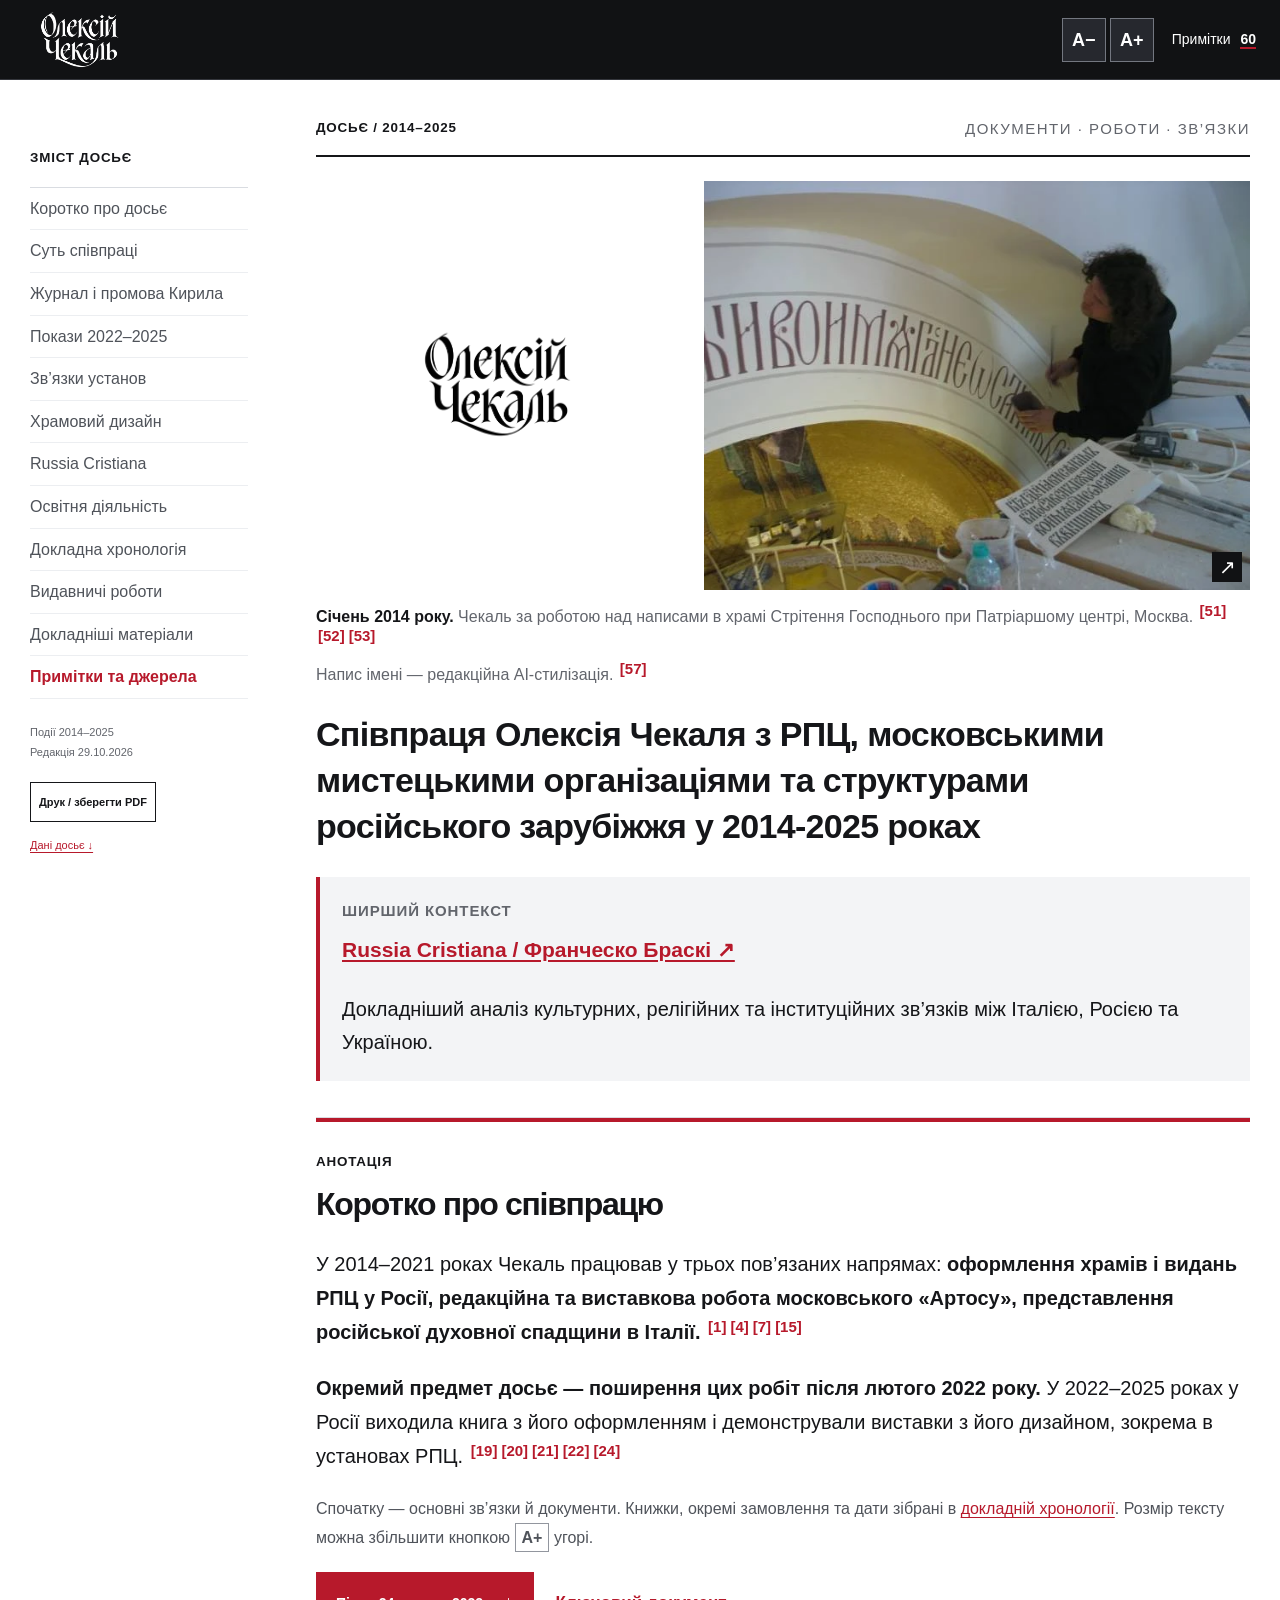
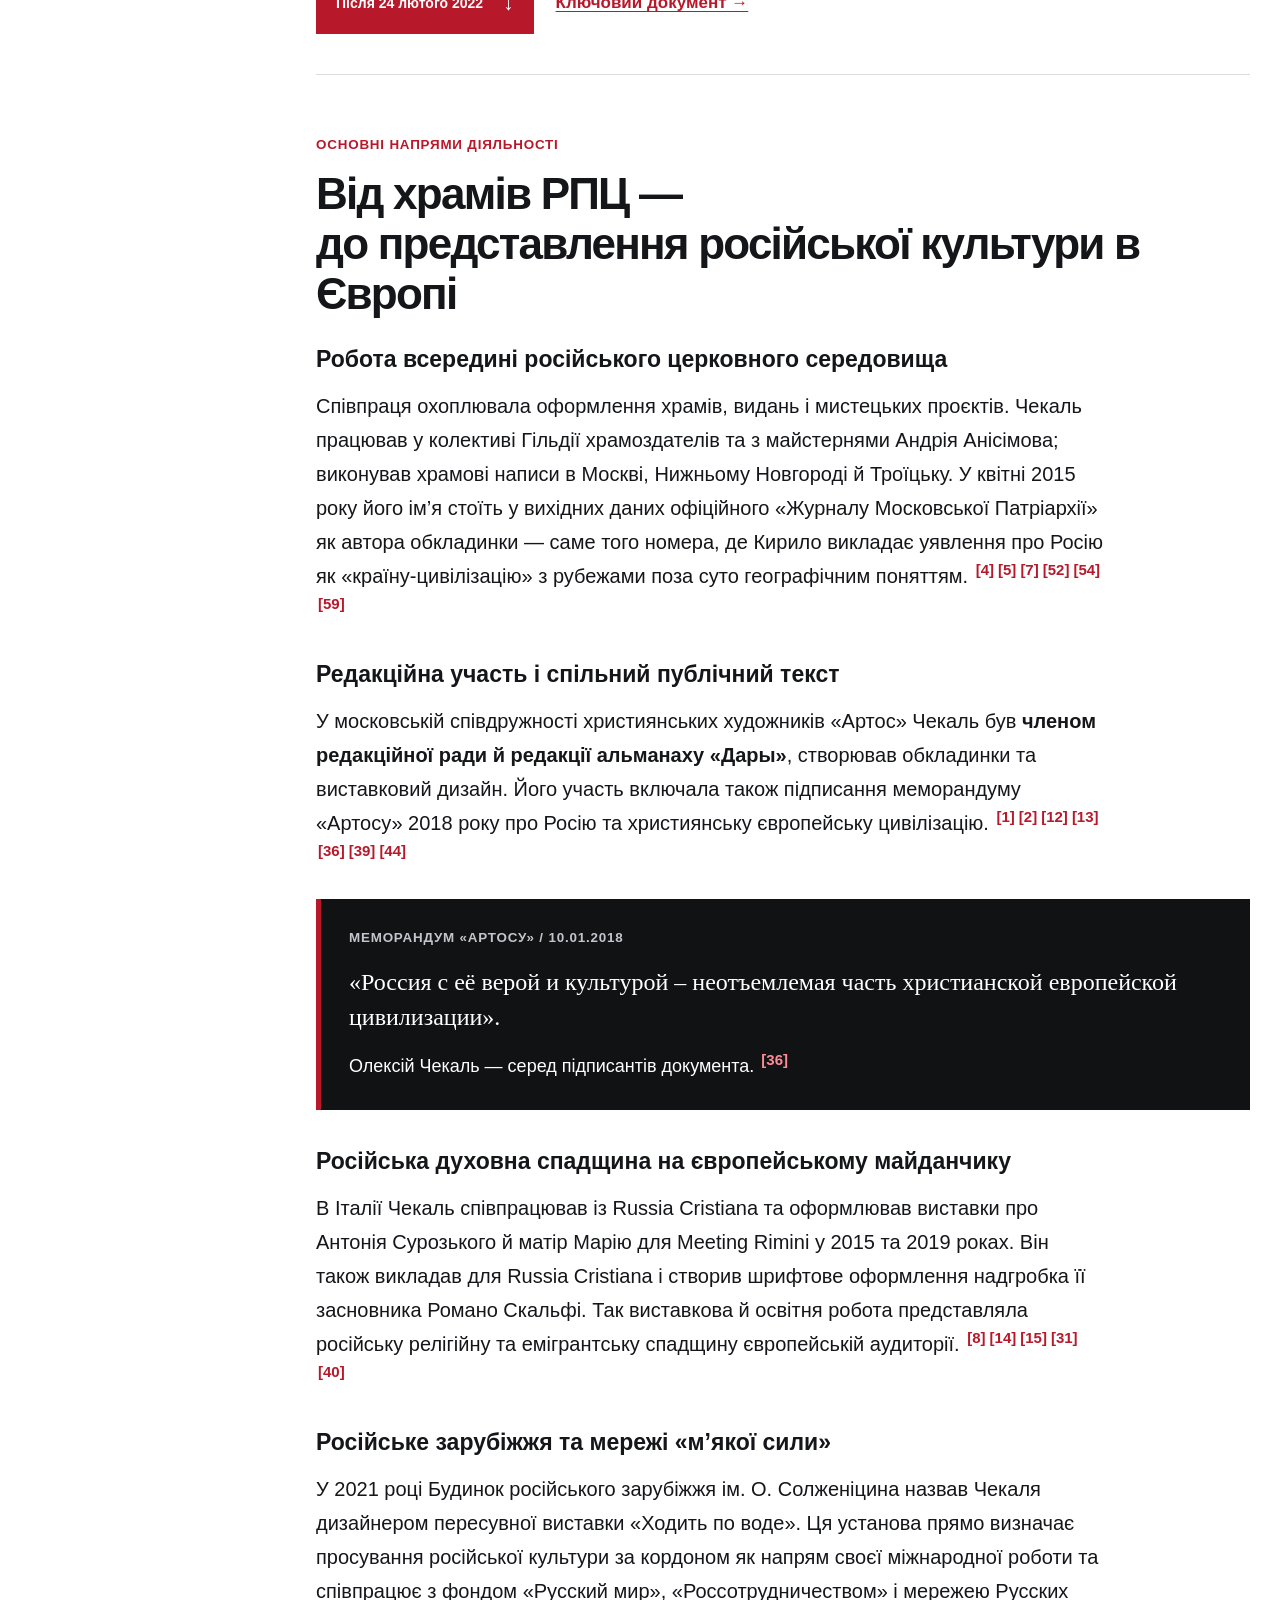
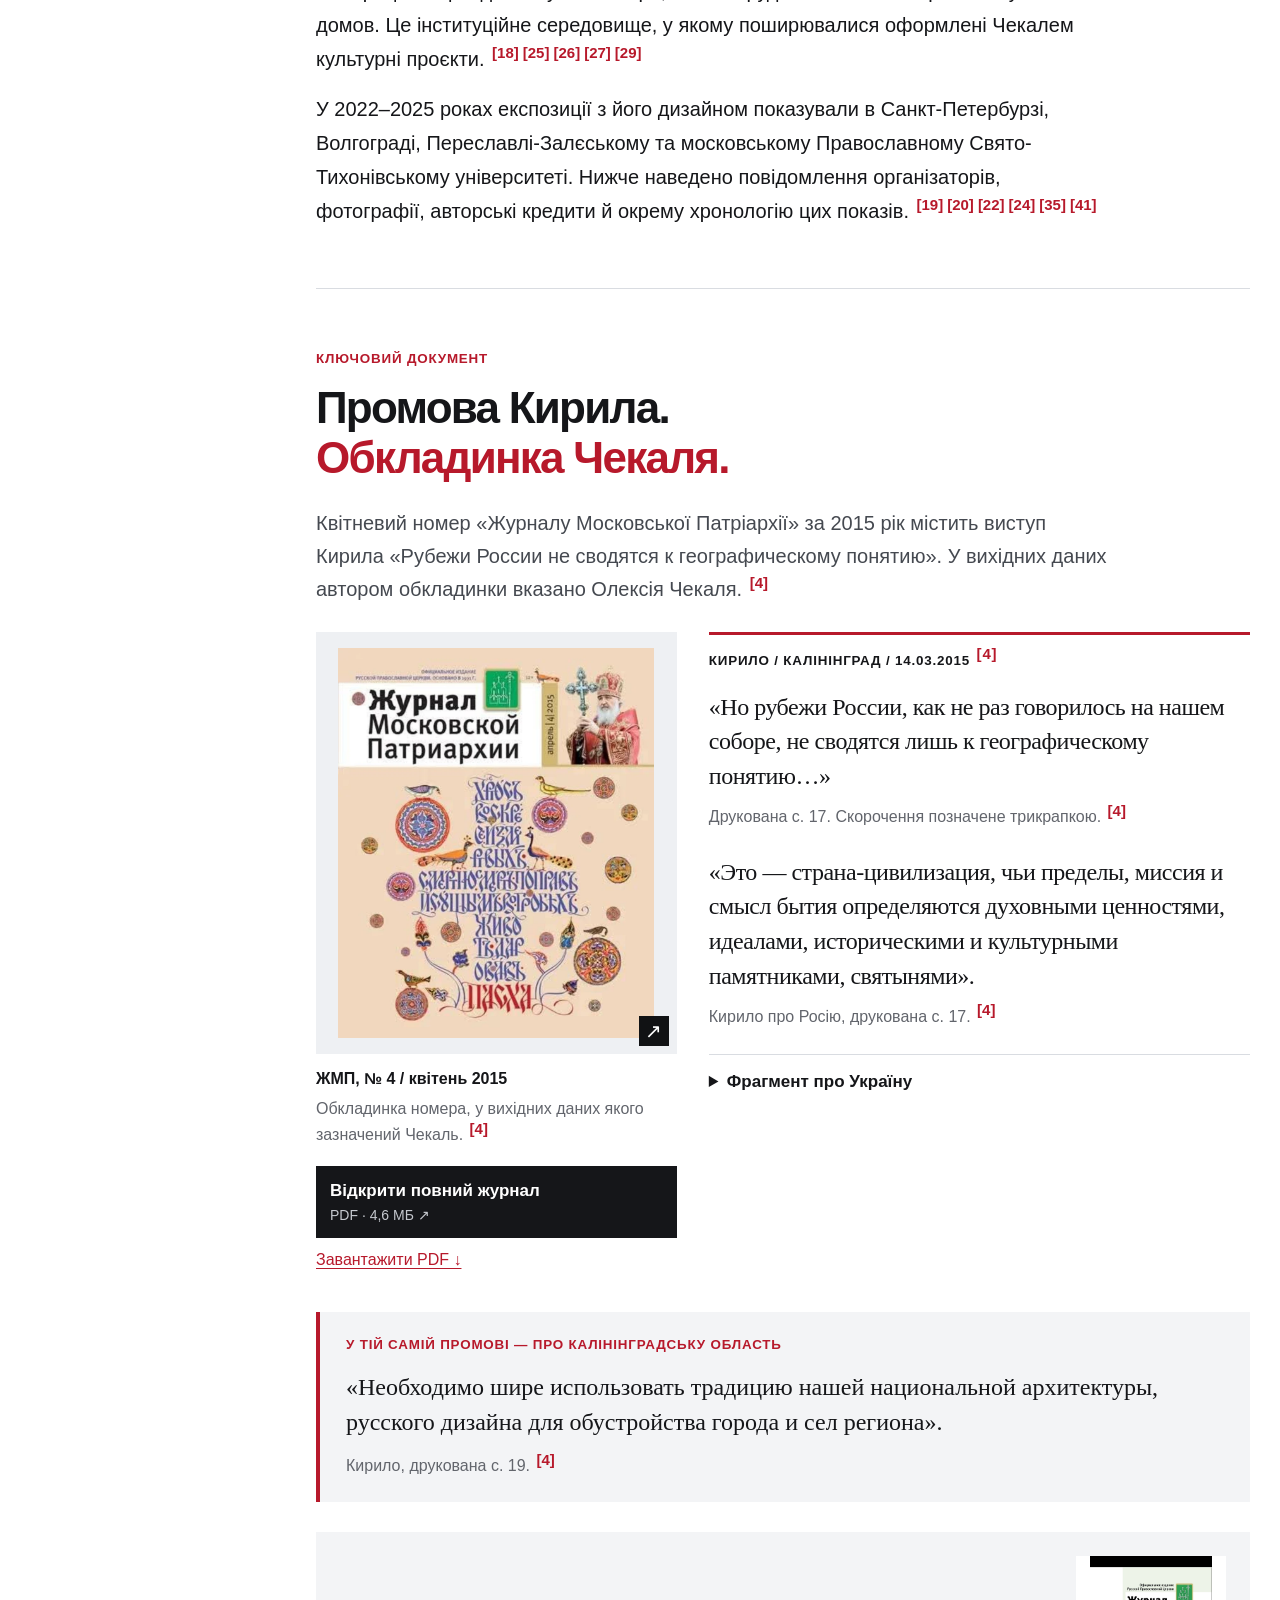
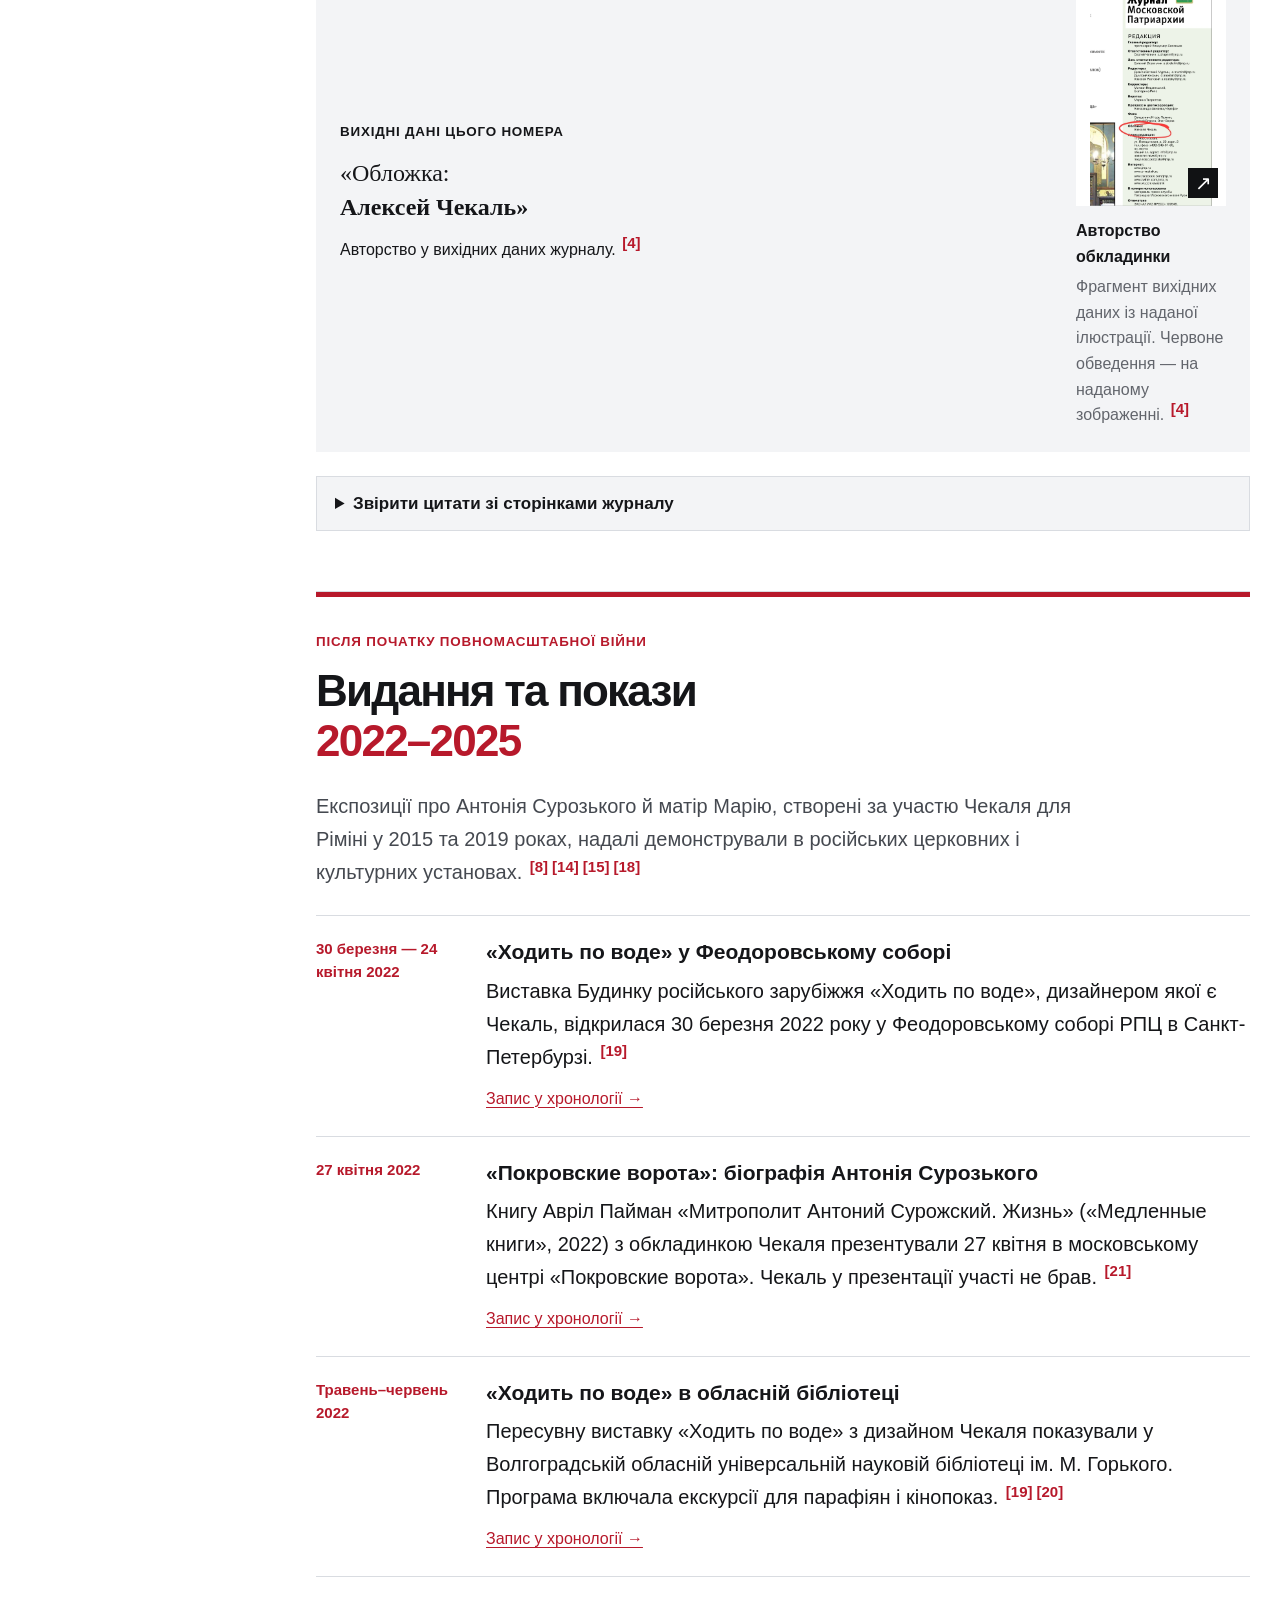
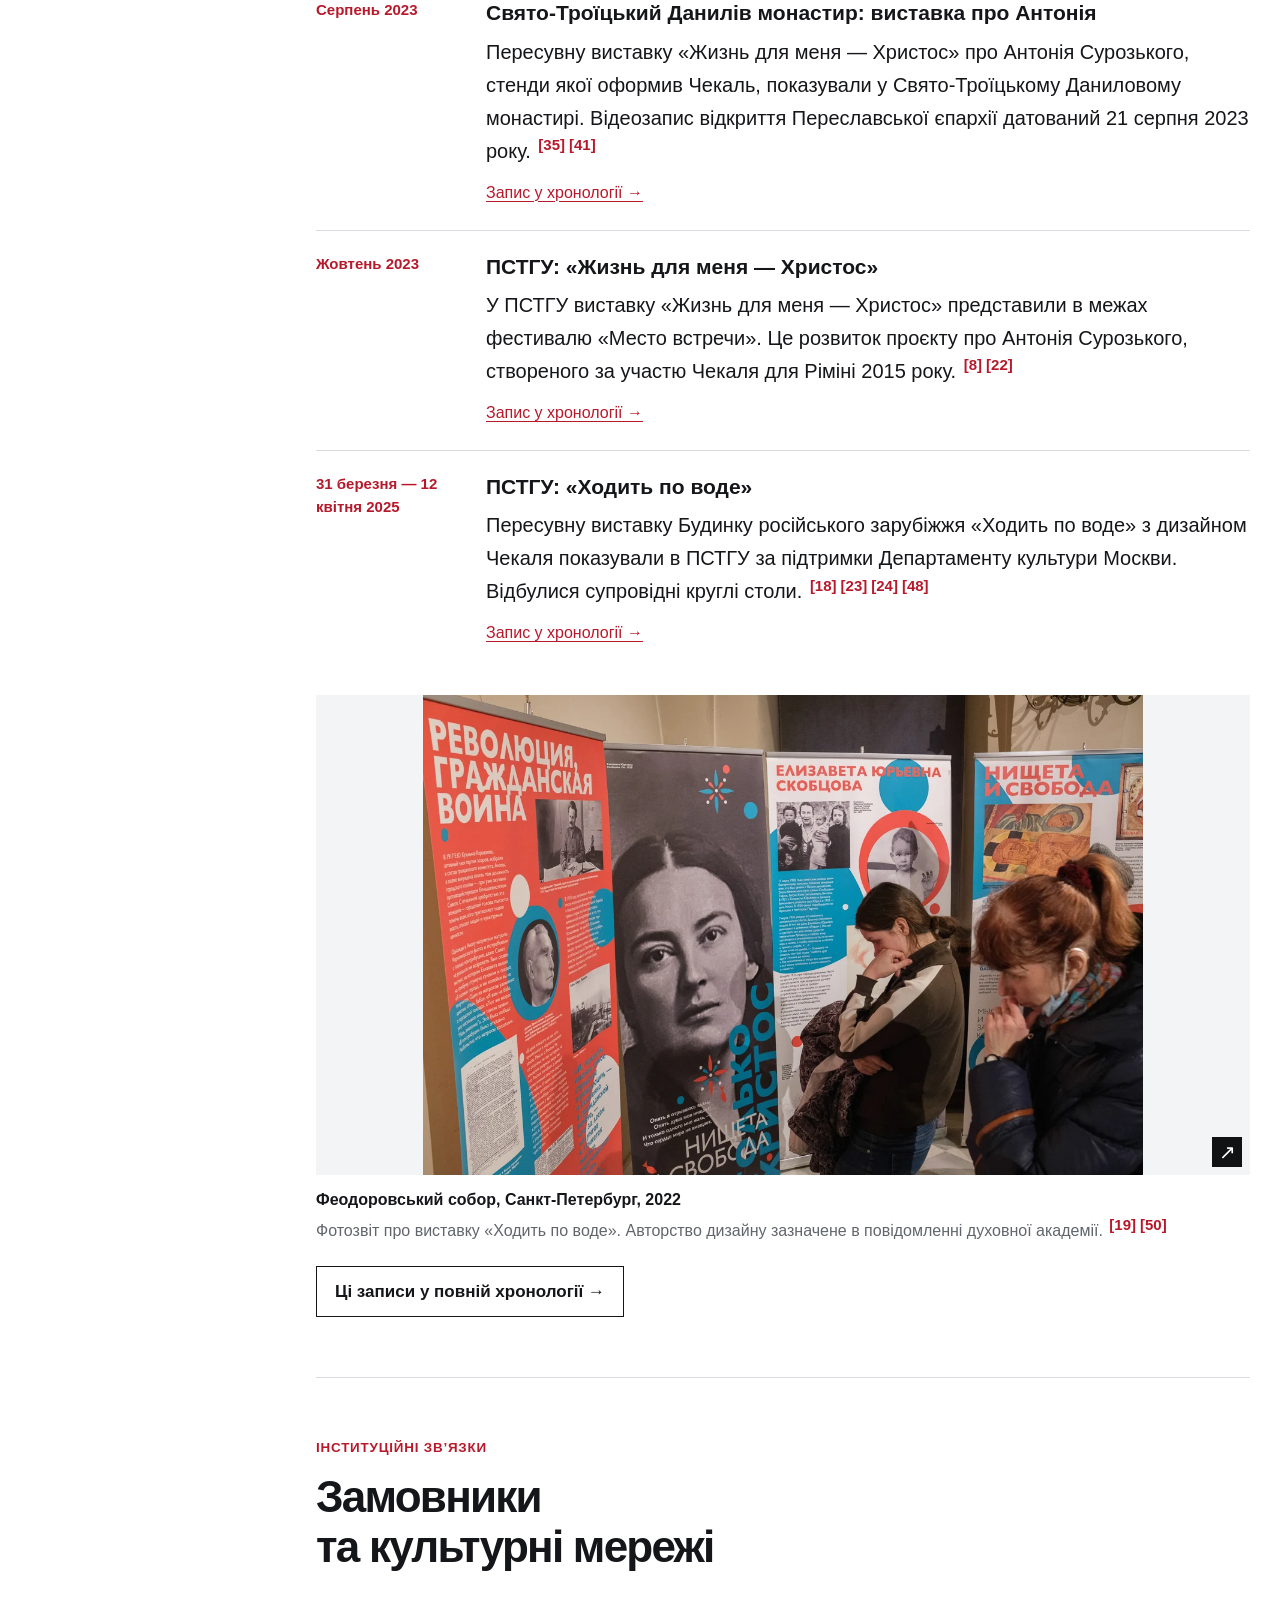
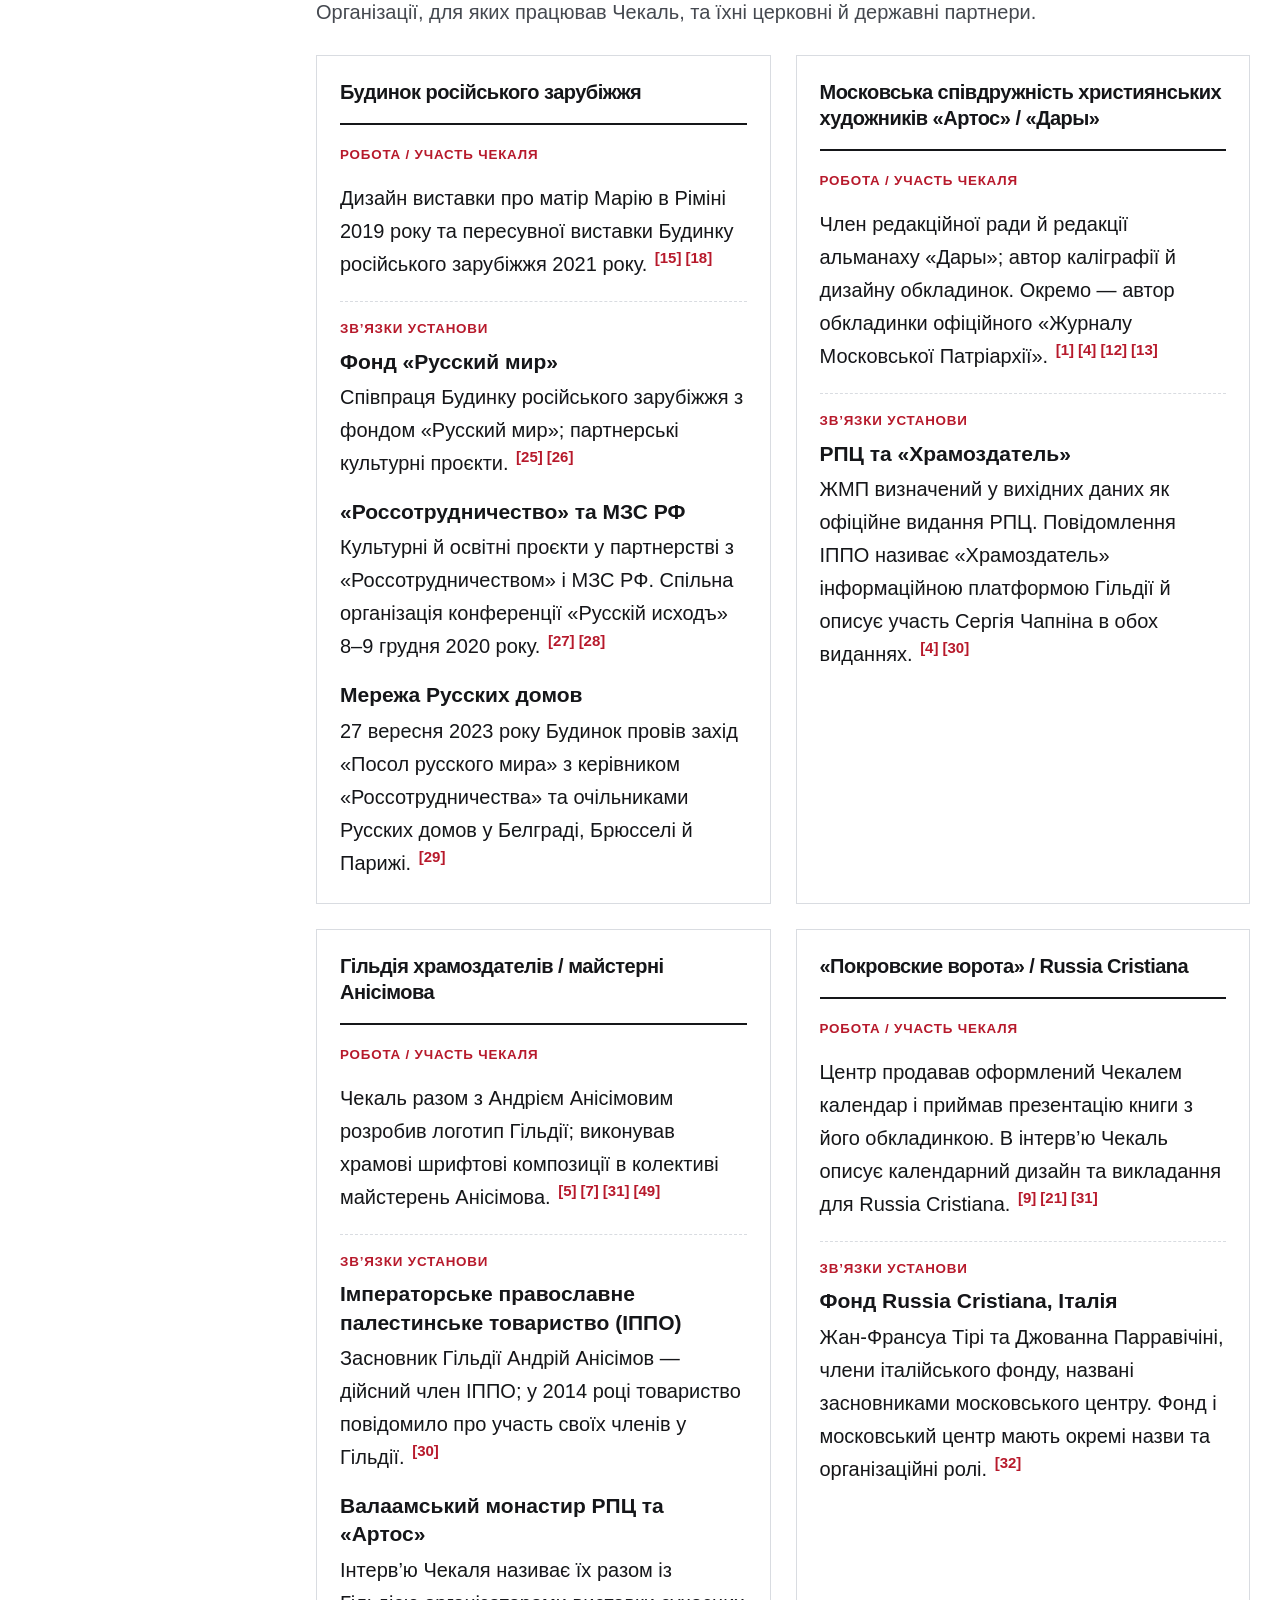
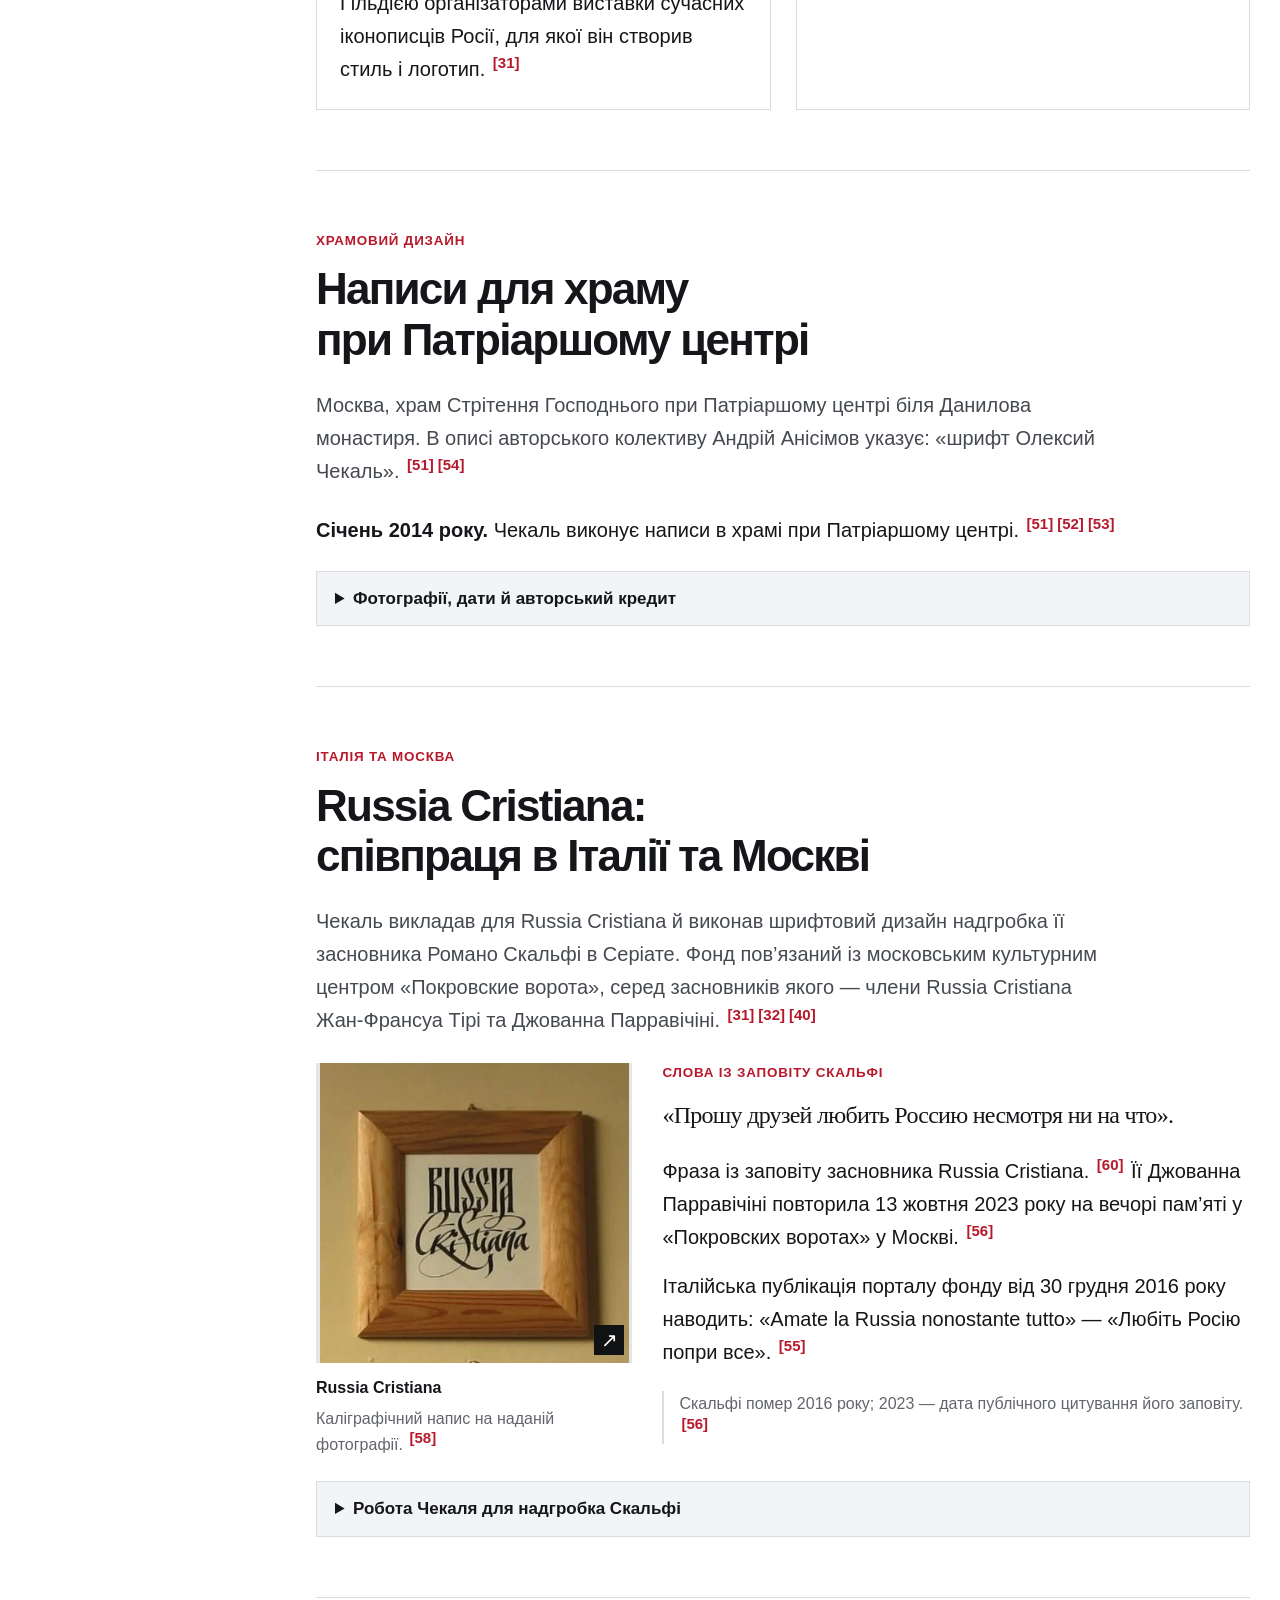
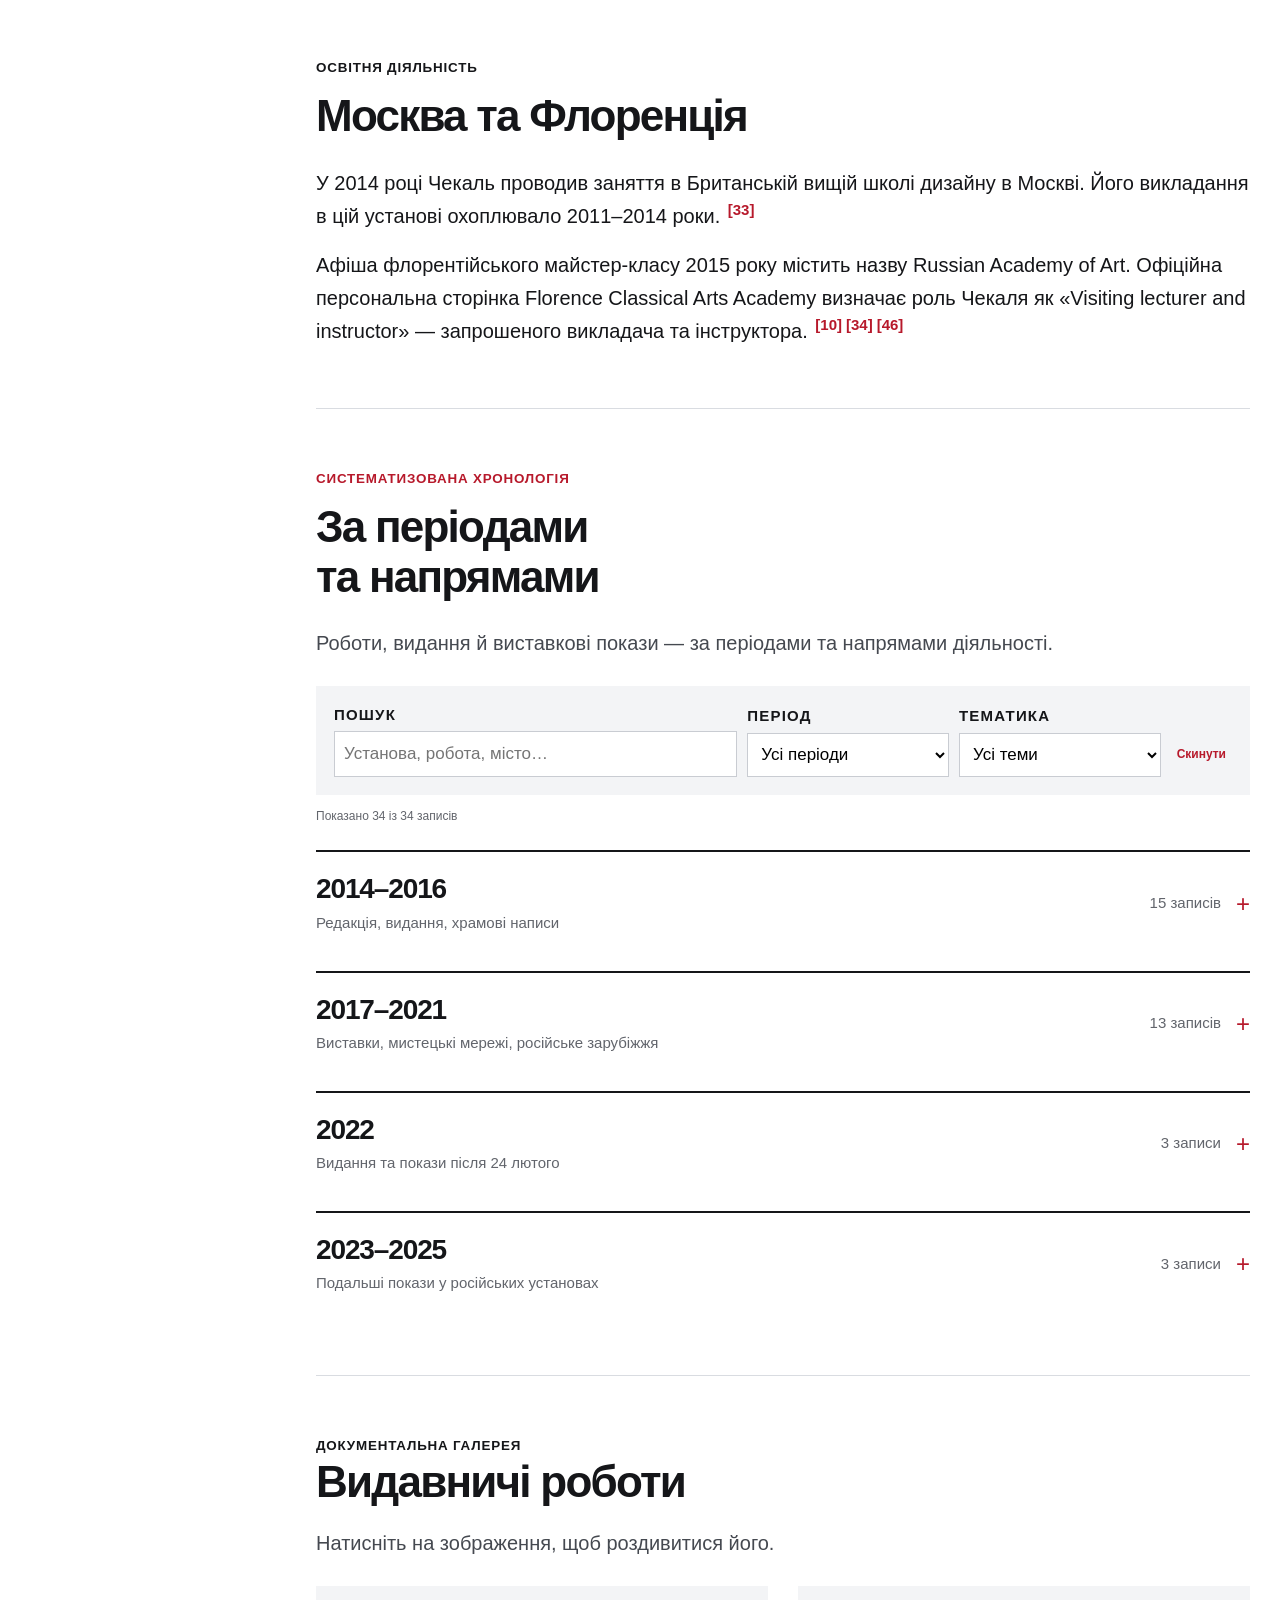
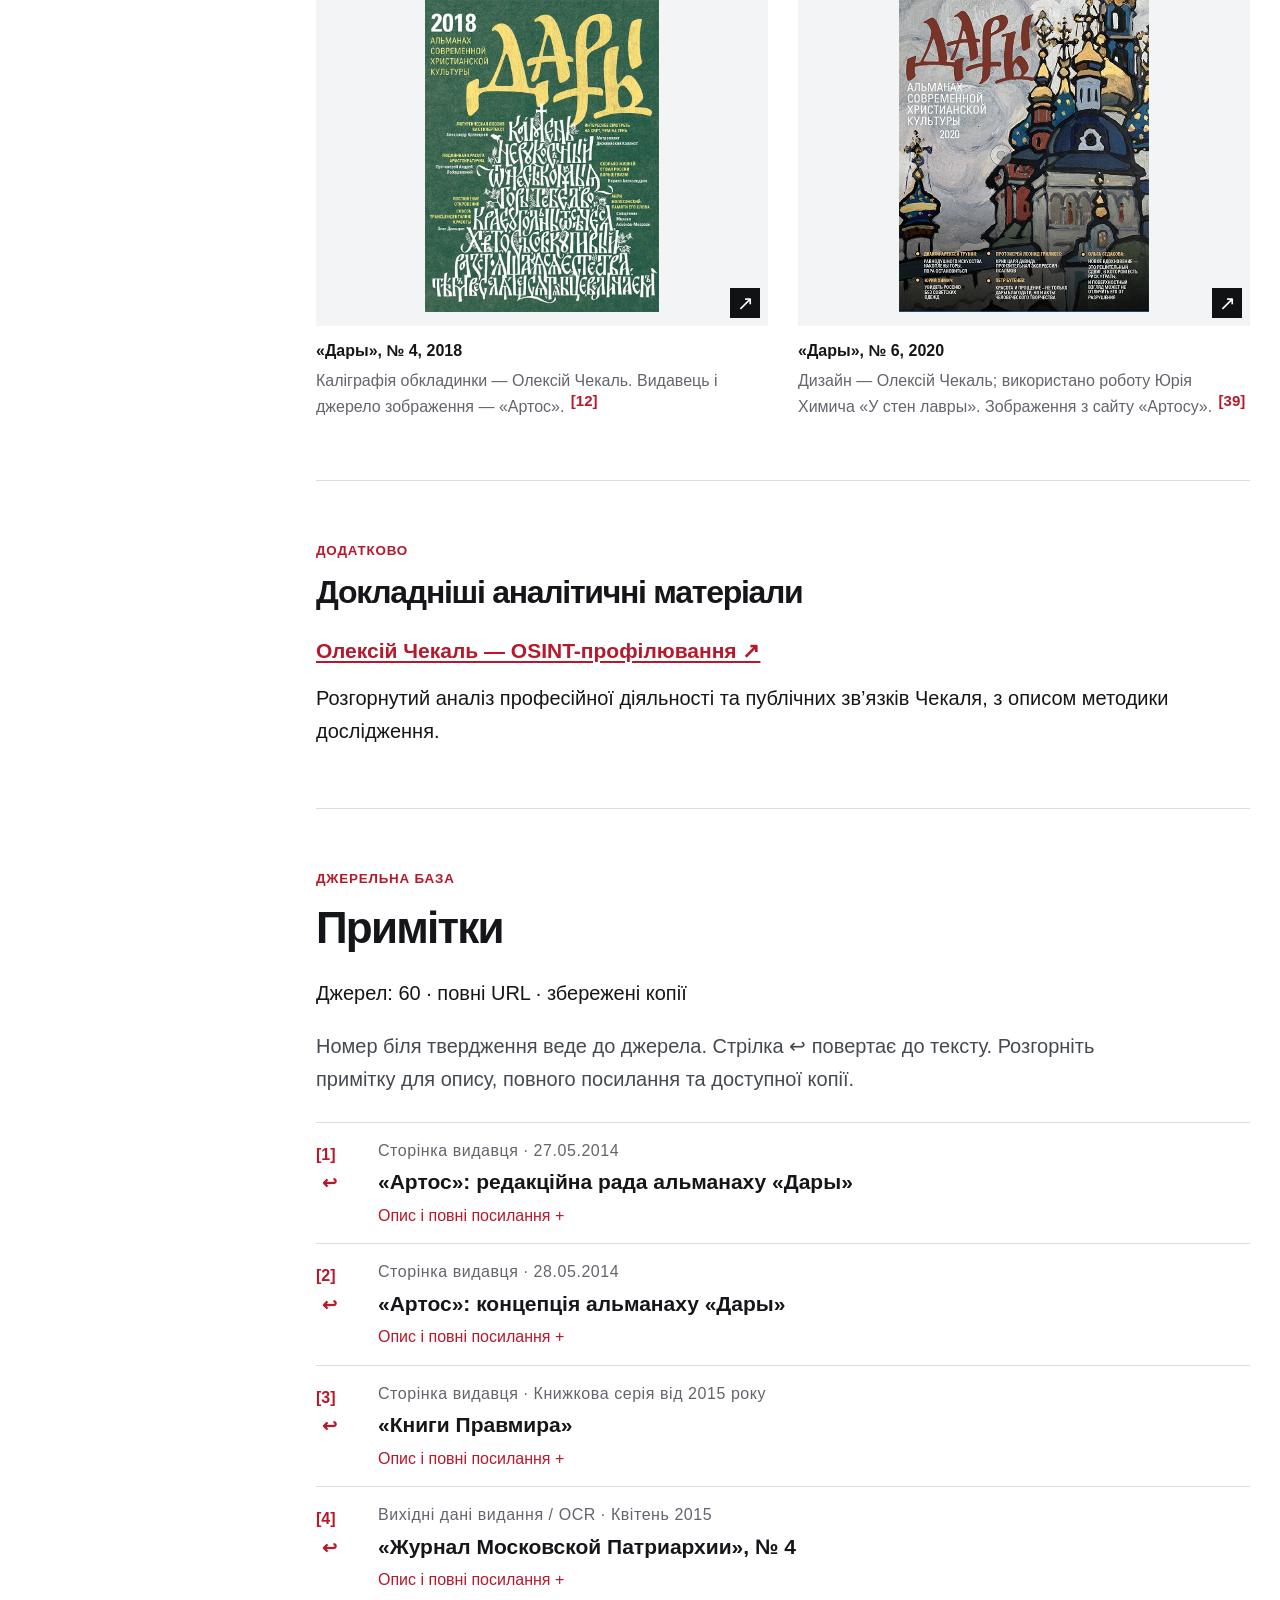
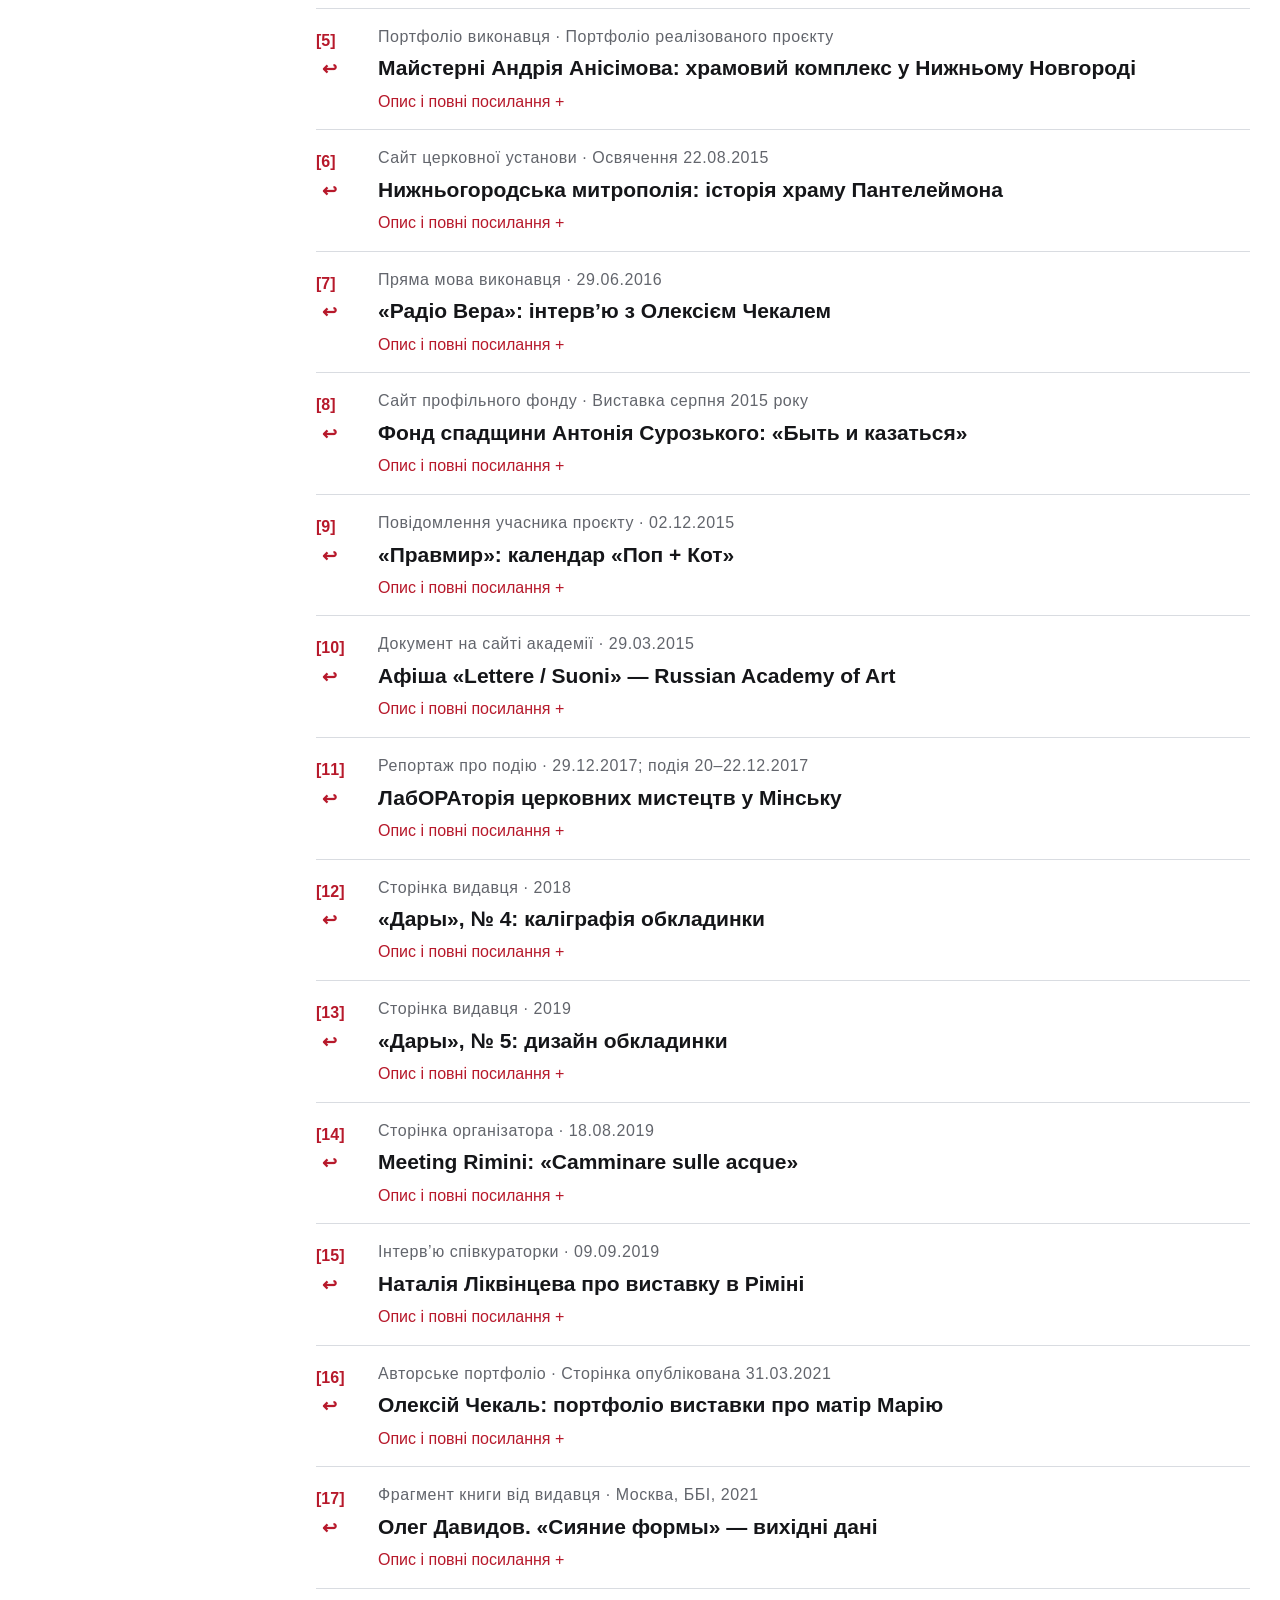
==== commit 220df0e0: "Replace dossier header logo with compact white name lettering" ====
--- a/chekal_ru/index.html
+++ b/chekal_ru/index.html
@@ -1,9 +1,9 @@
 <!doctype html>
 <html lang="uk">
-<head><meta charset="utf-8"><meta name="viewport" content="width=device-width,initial-scale=1"><title>Олексій Чекаль — документальне досьє, 2014–2025</title><meta name="description" content="Роботи Олексія Чекаля для російських церковних, культурних і видавничих структур: документи, хронологія, фото та нумеровані джерела."><meta name="theme-color" content="#111214"><link rel="stylesheet" href="style.css"><script defer src="app.js"></script><link rel="canonical" href="https://nestorvolya.github.io/infovarta/chekal_ru/"></head>
+<head><meta charset="utf-8"><meta name="viewport" content="width=device-width,initial-scale=1"><title>Олексій Чекаль — документальне досьє, 2014–2025</title><meta name="description" content="Роботи Олексія Чекаля для російських церковних, культурних і видавничих структур: документи, хронологія, фото та нумеровані джерела."><meta name="theme-color" content="#111214"><link rel="stylesheet" href="style.css?v=20261029-header-name"><script defer src="app.js"></script><link rel="canonical" href="https://nestorvolya.github.io/infovarta/chekal_ru/"></head>
 <body>
 <a href="#overview" class="skip">До короткого огляду</a>
-<header class="topbar"><a class="brand brand-logo" href="#top" aria-label="#інфоВАРТА — на початок"><img src="assets/infovarta-logo.png" width="600" height="200" alt="#інфоВАРТА"><span class="sr-only">Документальне досьє</span></a><div class="top-actions"><div class="reading-controls" role="group" aria-label="Розмір тексту"><button id="text-smaller" type="button" aria-label="Зменшити текст">A−</button><button id="text-larger" type="button" aria-label="Збільшити текст">A+</button><output id="text-size-status" class="sr-only" aria-live="polite">Розмір тексту: 20 пікселів</output></div><a class="note-shortcut" href="#sources">Примітки <b>60</b></a><details class="mobile-nav"><summary>Зміст <span>☰</span></summary><nav aria-label="Зміст сторінки"><a href="#overview">Коротко про досьє</a><a href="#context">Суть співпраці</a><a href="#journal">Журнал і промова Кирила</a><a href="#recent">Покази 2022–2025</a><a href="#network">Зв’язки установ</a><a href="#temple">Храмовий дизайн</a><a href="#russia-cristiana">Russia Cristiana</a><a href="#education">Освітня діяльність</a><a href="#chronology">Докладна хронологія</a><a href="#illustrations">Видавничі роботи</a><a href="#related-analysis">Докладніші матеріали</a><a href="#sources">Примітки та джерела</a></nav></details></div></header>
+<header class="topbar"><a class="brand header-name" href="#top" aria-label="Олексій Чекаль — на початок"><img src="assets/chekal-editorial-lettering.webp" width="1500" height="1000" alt="Олексій Чекаль"><span class="sr-only">Документальне досьє</span></a><div class="top-actions"><div class="reading-controls" role="group" aria-label="Розмір тексту"><button id="text-smaller" type="button" aria-label="Зменшити текст">A−</button><button id="text-larger" type="button" aria-label="Збільшити текст">A+</button><output id="text-size-status" class="sr-only" aria-live="polite">Розмір тексту: 20 пікселів</output></div><a class="note-shortcut" href="#sources">Примітки <b>60</b></a><details class="mobile-nav"><summary>Зміст <span>☰</span></summary><nav aria-label="Зміст сторінки"><a href="#overview">Коротко про досьє</a><a href="#context">Суть співпраці</a><a href="#journal">Журнал і промова Кирила</a><a href="#recent">Покази 2022–2025</a><a href="#network">Зв’язки установ</a><a href="#temple">Храмовий дизайн</a><a href="#russia-cristiana">Russia Cristiana</a><a href="#education">Освітня діяльність</a><a href="#chronology">Докладна хронологія</a><a href="#illustrations">Видавничі роботи</a><a href="#related-analysis">Докладніші матеріали</a><a href="#sources">Примітки та джерела</a></nav></details></div></header>
 <div class="layout"><aside class="sidebar"><p class="eyebrow">ЗМІСТ ДОСЬЄ</p><nav aria-label="Розділи"><a href="#overview">Коротко про досьє</a><a href="#context">Суть співпраці</a><a href="#journal">Журнал і промова Кирила</a><a href="#recent">Покази 2022–2025</a><a href="#network">Зв’язки установ</a><a href="#temple">Храмовий дизайн</a><a href="#russia-cristiana">Russia Cristiana</a><a href="#education">Освітня діяльність</a><a href="#chronology">Докладна хронологія</a><a href="#illustrations">Видавничі роботи</a><a href="#related-analysis">Докладніші матеріали</a><a href="#sources">Примітки та джерела</a></nav><p class="sidebar-meta">Події 2014–2025<br>Редакція 29.10.2026</p><button id="print-button" class="outline-button" type="button">Друк / зберегти PDF</button><a class="data-link" href="dossier-data.json" download>Дані досьє ↓</a></aside>
 <main id="top">
 <section class="hero"><div class="hero-line"><span class="eyebrow">ДОСЬЄ / 2014–2025</span><span class="issue-label">ДОКУМЕНТИ · РОБОТИ · ЗВ’ЯЗКИ</span></div><figure class="hero-composition"><div class="hero-visuals"><h1><span class="sr-only">Олексій Чекаль</span><img class="name-lettering" src="assets/chekal-editorial-lettering.webp" width="1500" height="1000" alt="" fetchpriority="high"></h1><button type="button" class="image-open hero-photo" data-image="assets/moscow-temple-work.webp" data-title="Чекаль за роботою в храмі при Патріаршому центрі" data-caption="Січень 2014 року. Храм Стрітення Господнього при Патріаршому центрі, Москва." aria-label="Збільшити фото Чекаля за роботою в храмі"><img src="assets/moscow-temple-work.webp" width="640" height="480" alt="Олексій Чекаль виконує написи в храмі при Патріаршому центрі в Москві, січень 2014 року" fetchpriority="high"><span class="image-expand">↗</span></button></div><figcaption><p><strong>Січень 2014 року.</strong> Чекаль за роботою над написами в храмі Стрітення Господнього при Патріаршому центрі, Москва. <sup class="refs"><a id="cite-51-1" href="#source-51" role="doc-noteref" aria-label="Примітка 51">[51]</a><a id="cite-52-1" href="#source-52" role="doc-noteref" aria-label="Примітка 52">[52]</a><a id="cite-53-1" href="#source-53" role="doc-noteref" aria-label="Примітка 53">[53]</a></sup></p><p class="lettering-note">Напис імені — редакційна AI-стилізація. <sup class="refs"><a id="cite-57-1" href="#source-57" role="doc-noteref" aria-label="Примітка 57">[57]</a></sup></p></figcaption></figure><p class="hero-deck">Співпраця Олексія Чекаля з РПЦ, московськими мистецькими організаціями та структурами російського зарубіжжя у 2014-2025 роках</p><aside class="related-context" aria-label="Ширший контекст"><p class="related-label">ШИРШИЙ КОНТЕКСТ</p><a class="related-title" href="https://nestorvolya.github.io/cases/braschi_rc/" target="_blank" rel="noopener">Russia Cristiana / Франческо Браскі ↗</a><p>Докладніший аналіз культурних, релігійних та інституційних зв’язків між Італією, Росією та Україною.</p></aside></section>
--- a/chekal_ru/style.css
+++ b/chekal_ru/style.css
@@ -44,3 +44,7 @@
 
 /* Related analysis is linked separately from the documentary sources. */
 .related-context{margin-top:28px;padding:22px;border-left:4px solid var(--red);background:var(--soft);min-width:0;overflow-wrap:anywhere}.related-label{font-size:calc(var(--reading-size)*.75);font-weight:700;letter-spacing:.06em;color:var(--muted);margin:0 0 10px}.related-title{display:inline-block;font-size:calc(var(--reading-size)*1.05);line-height:1.4;font-weight:700;max-width:100%;overflow-wrap:anywhere}.related-context p:not(.related-label),.related-analysis>p{font-size:var(--reading-size);line-height:1.65;margin:14px 0 0}.related-analysis .section-heading h2{font-size:32px}.related-context a{min-height:44px}@media(max-width:480px){.related-context{padding:18px 16px;margin-top:24px}.related-analysis .section-heading h2{font-size:29px}}
+
+/* Compact white lettering in the header. */
+.topbar .header-name{display:block;flex-shrink:0;line-height:0}.header-name img{display:block;width:112px;height:64px;object-fit:contain;filter:brightness(0) invert(1)}
+@media(max-width:380px){.header-name img{width:100px;height:60px}}
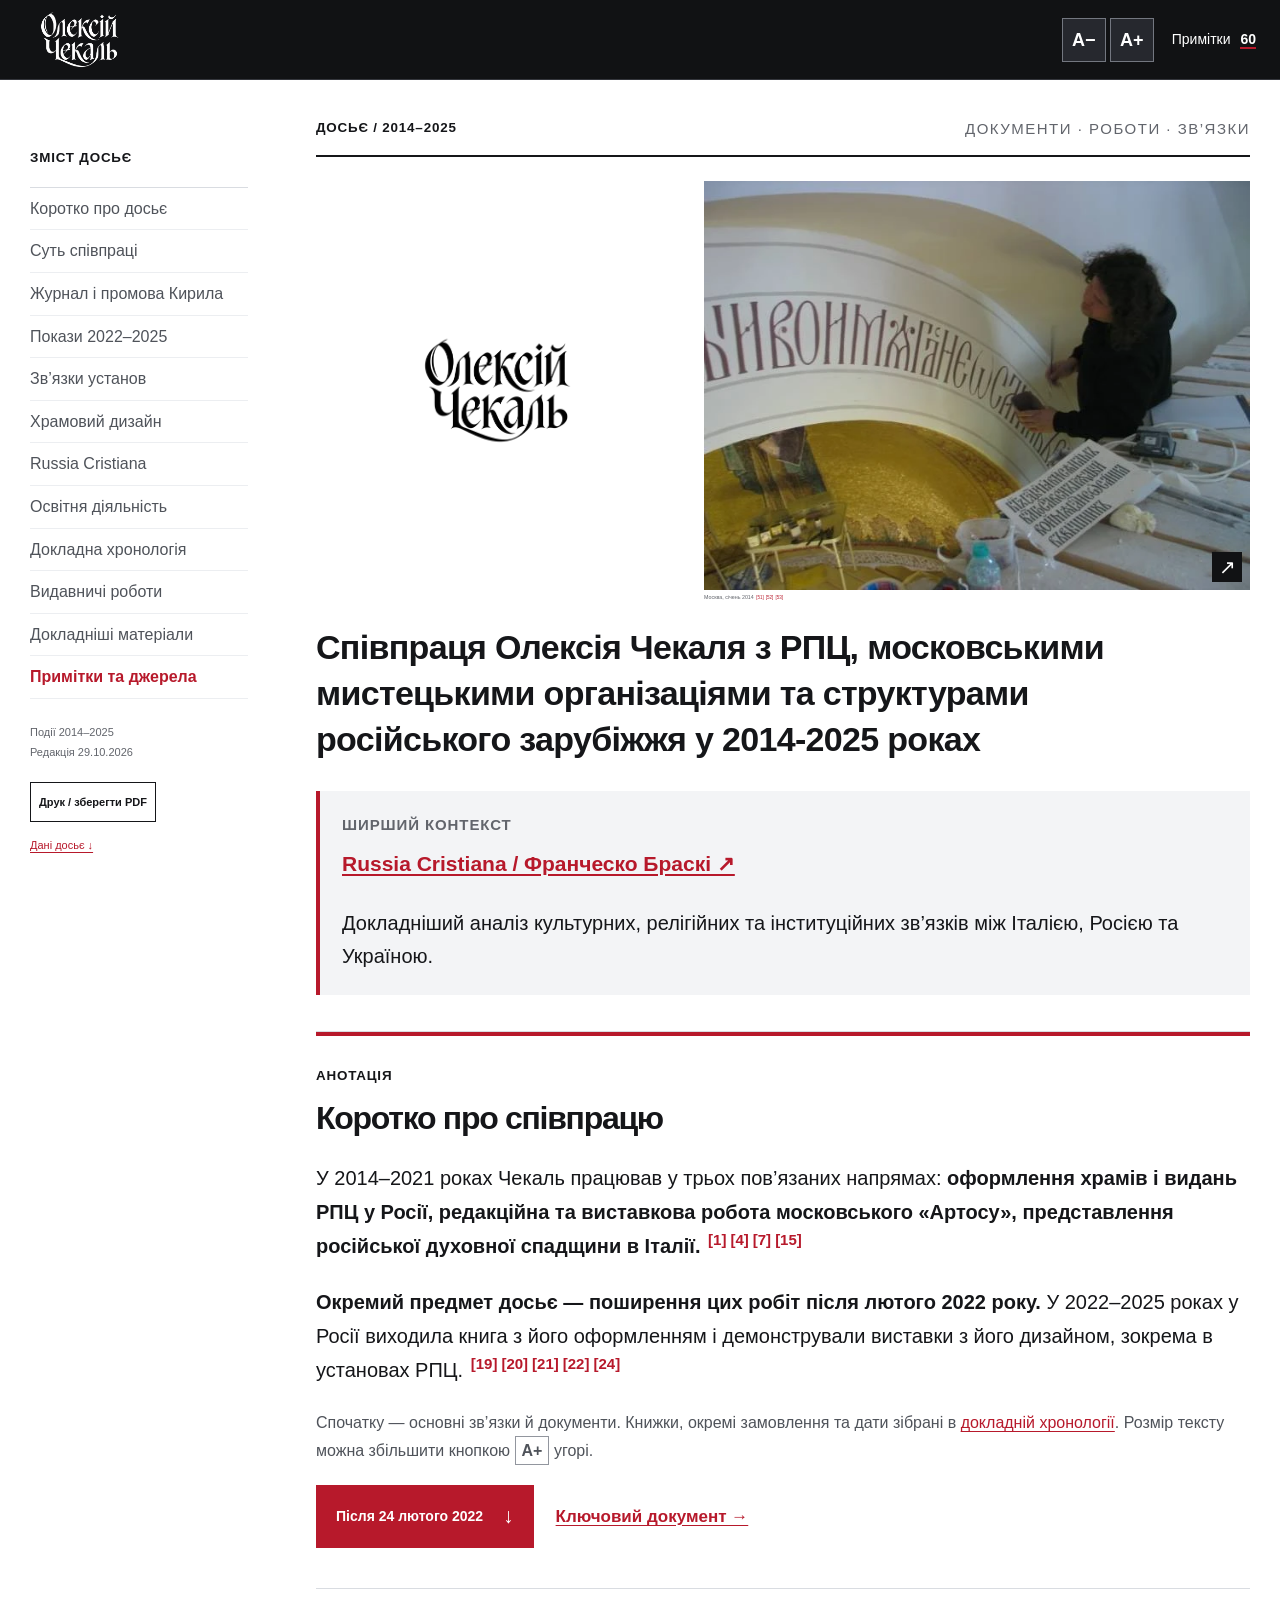
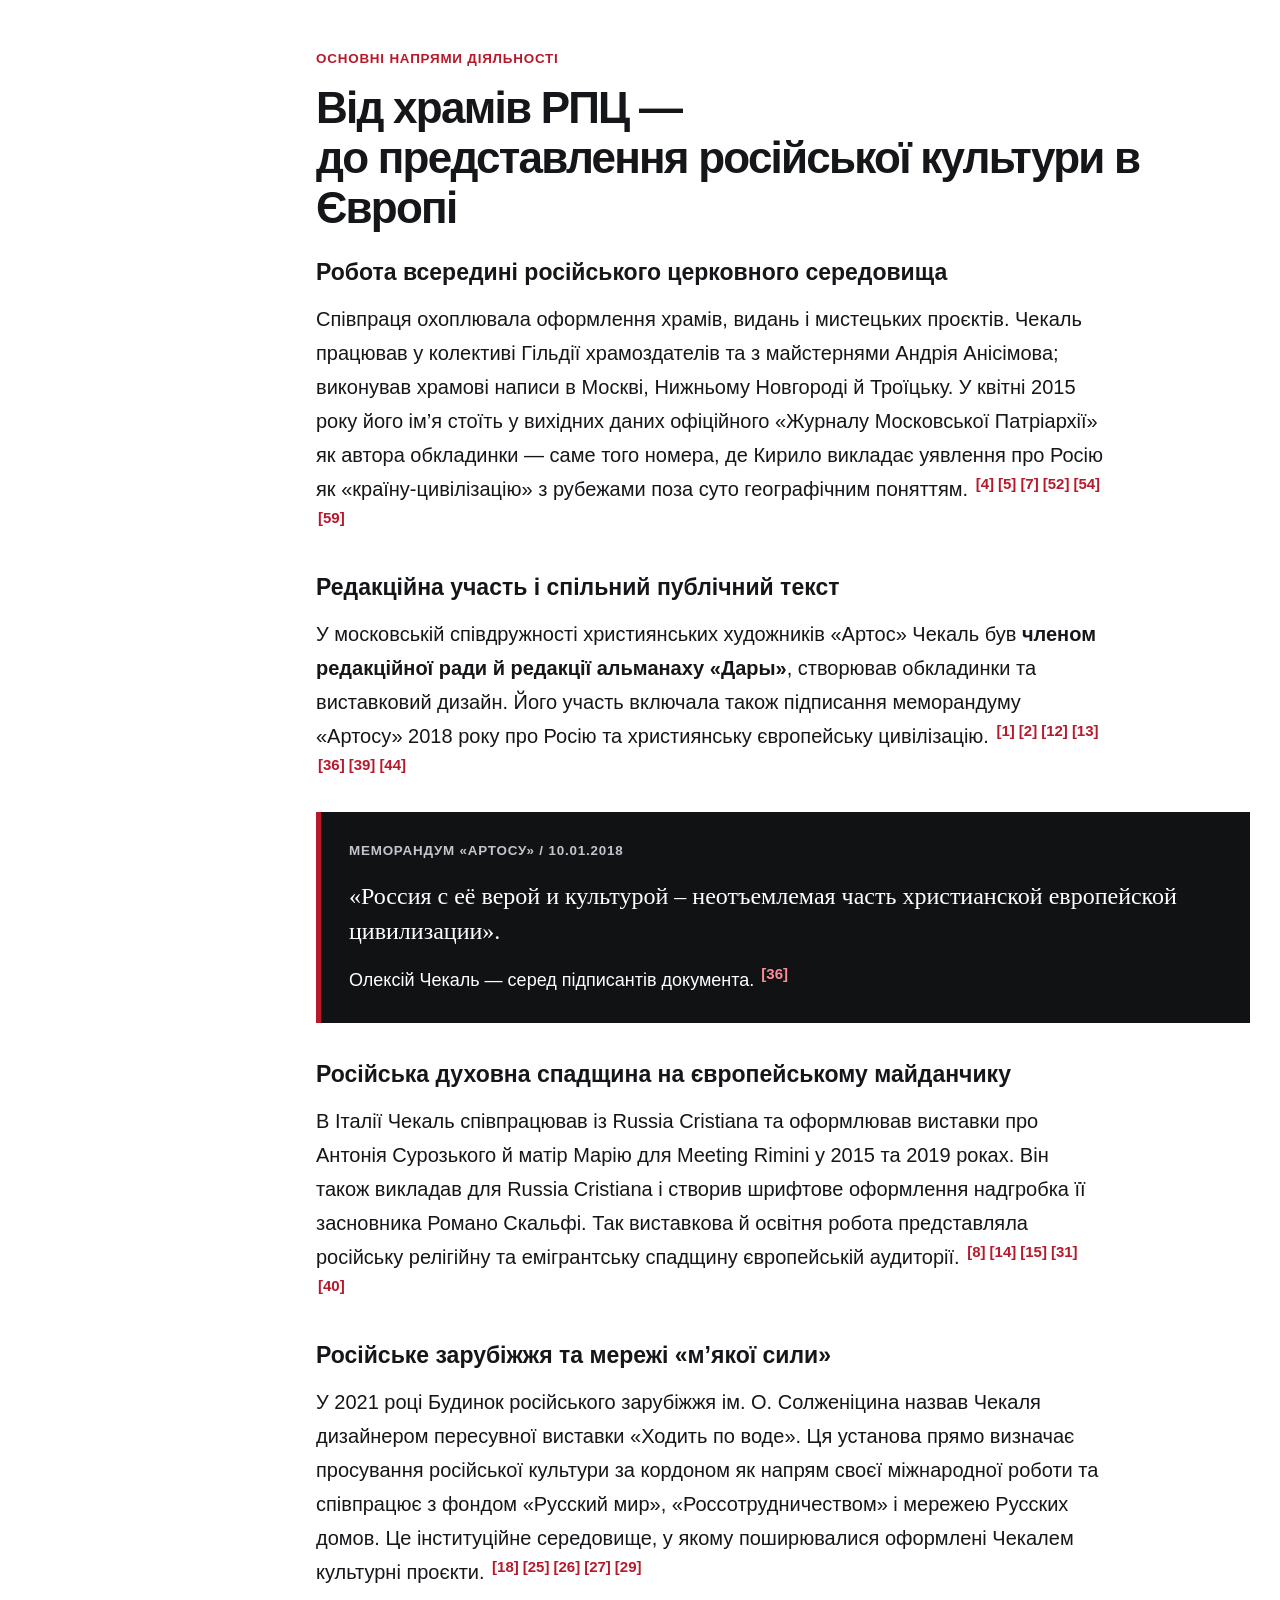
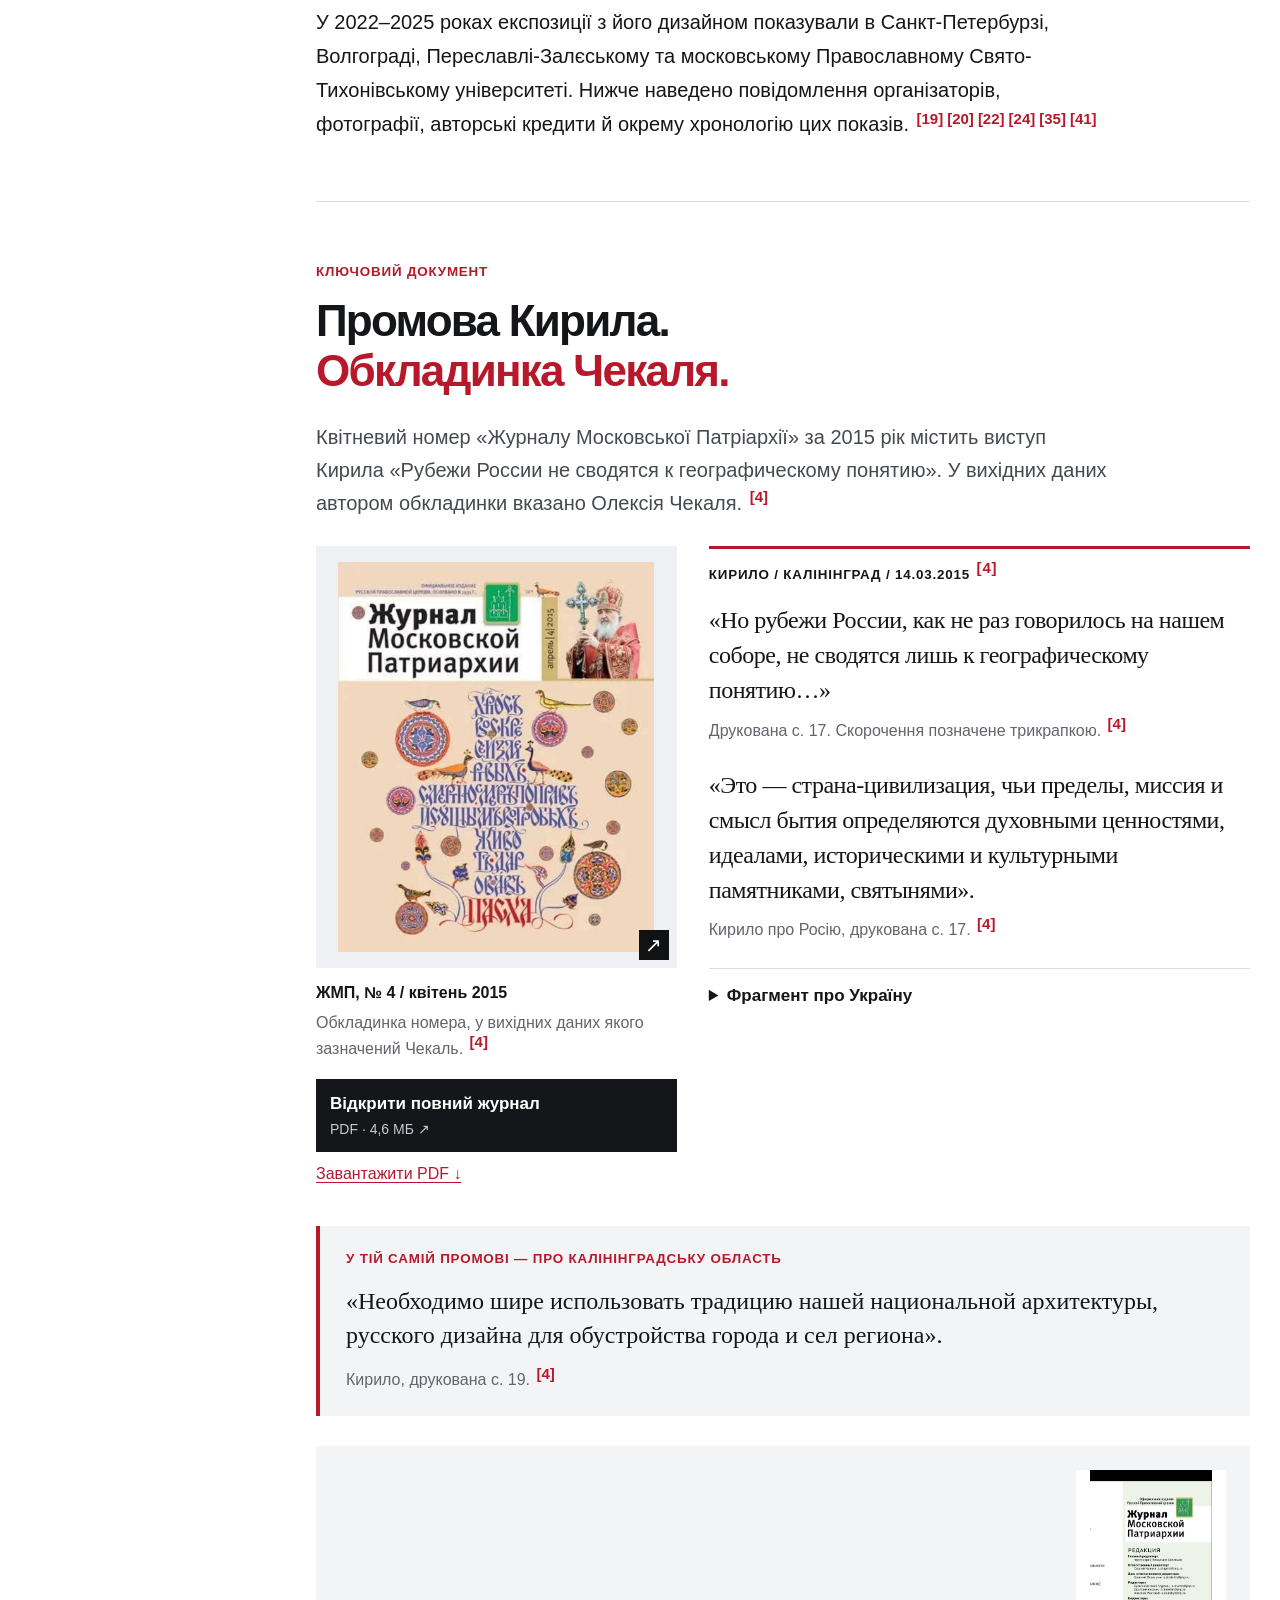
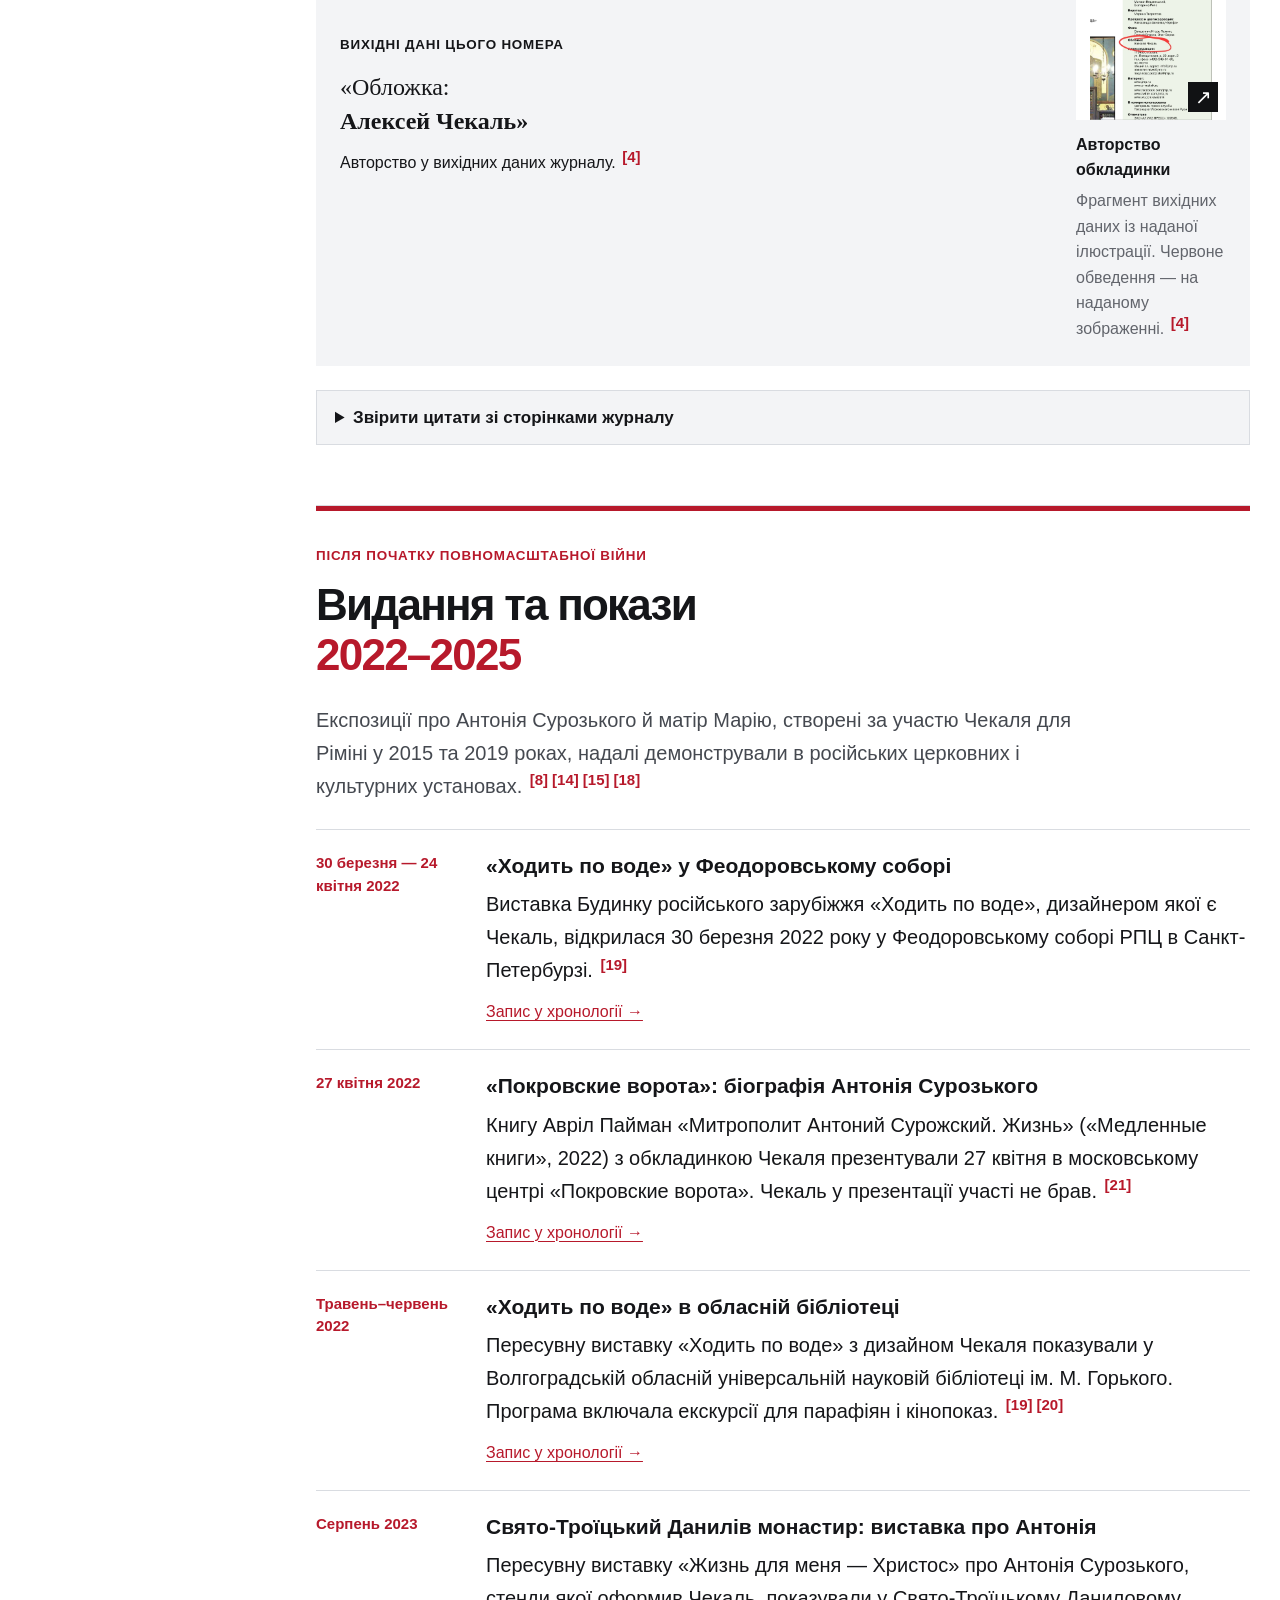
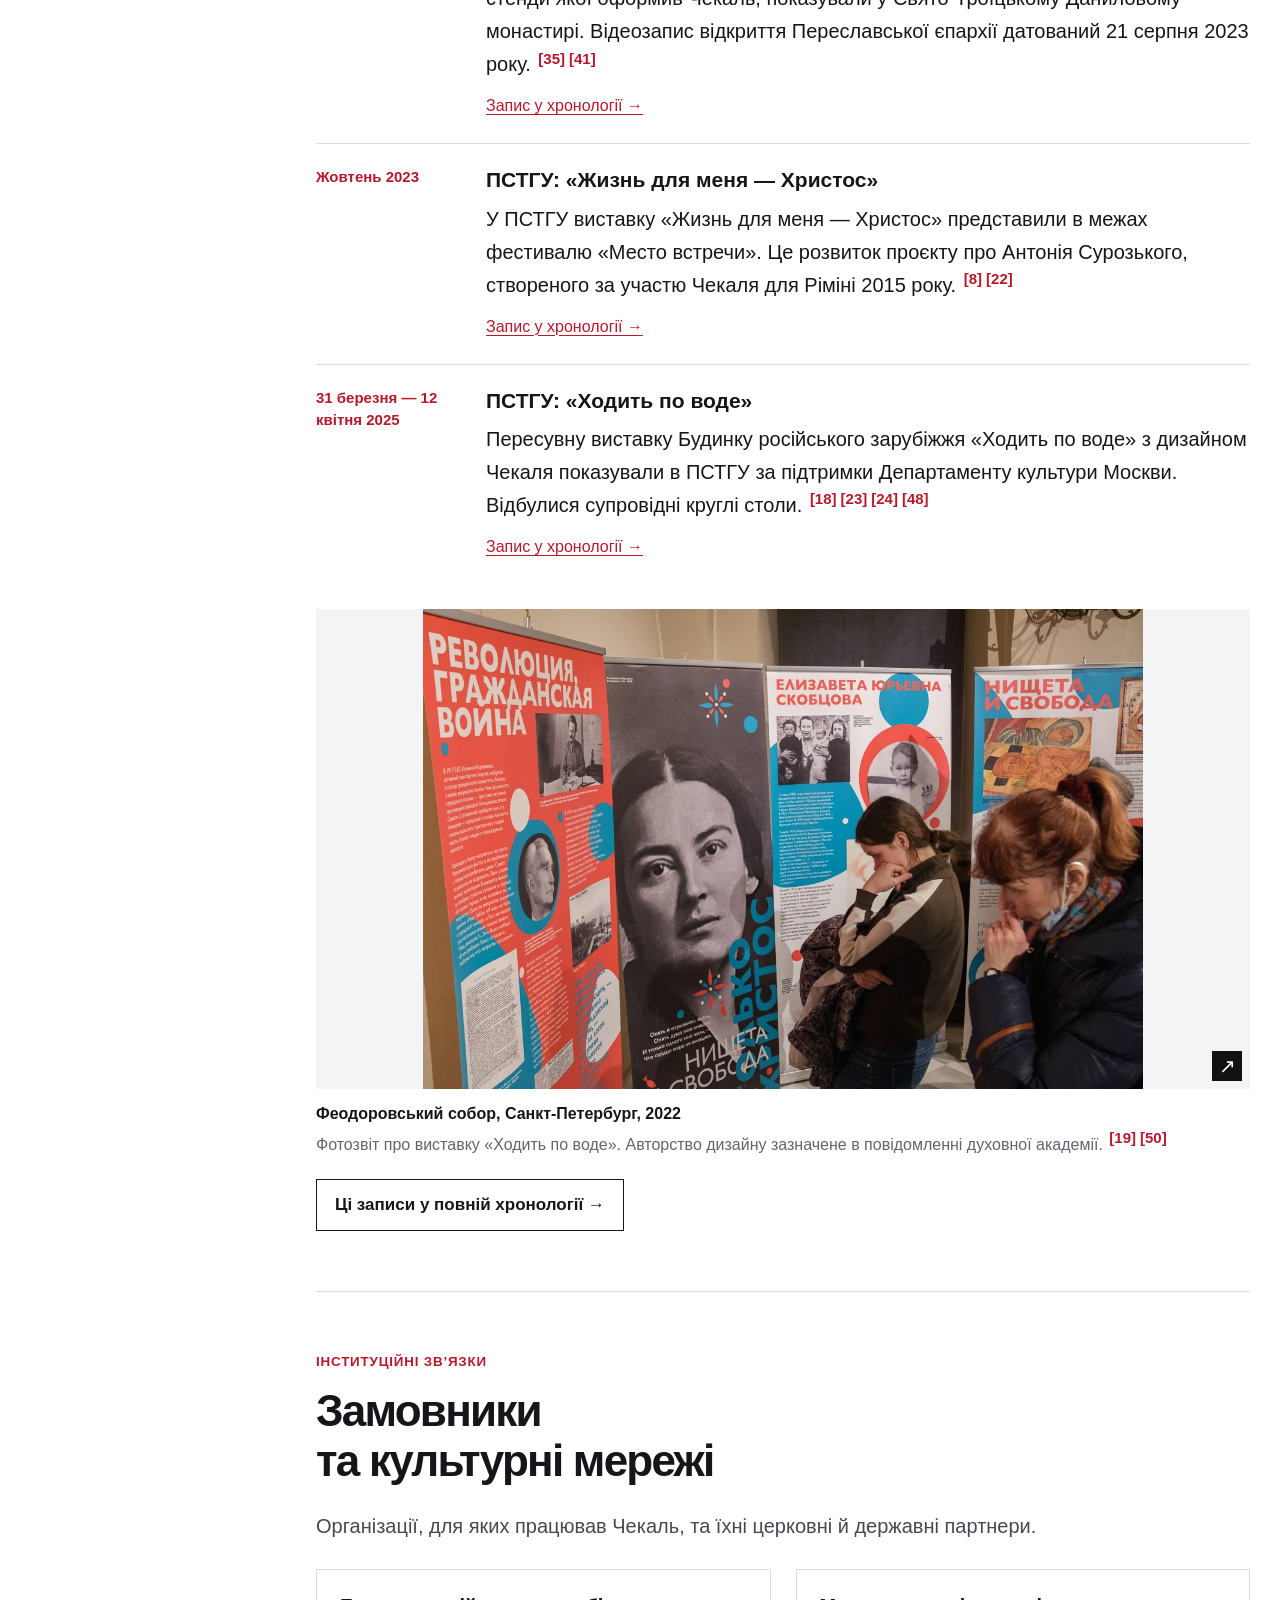
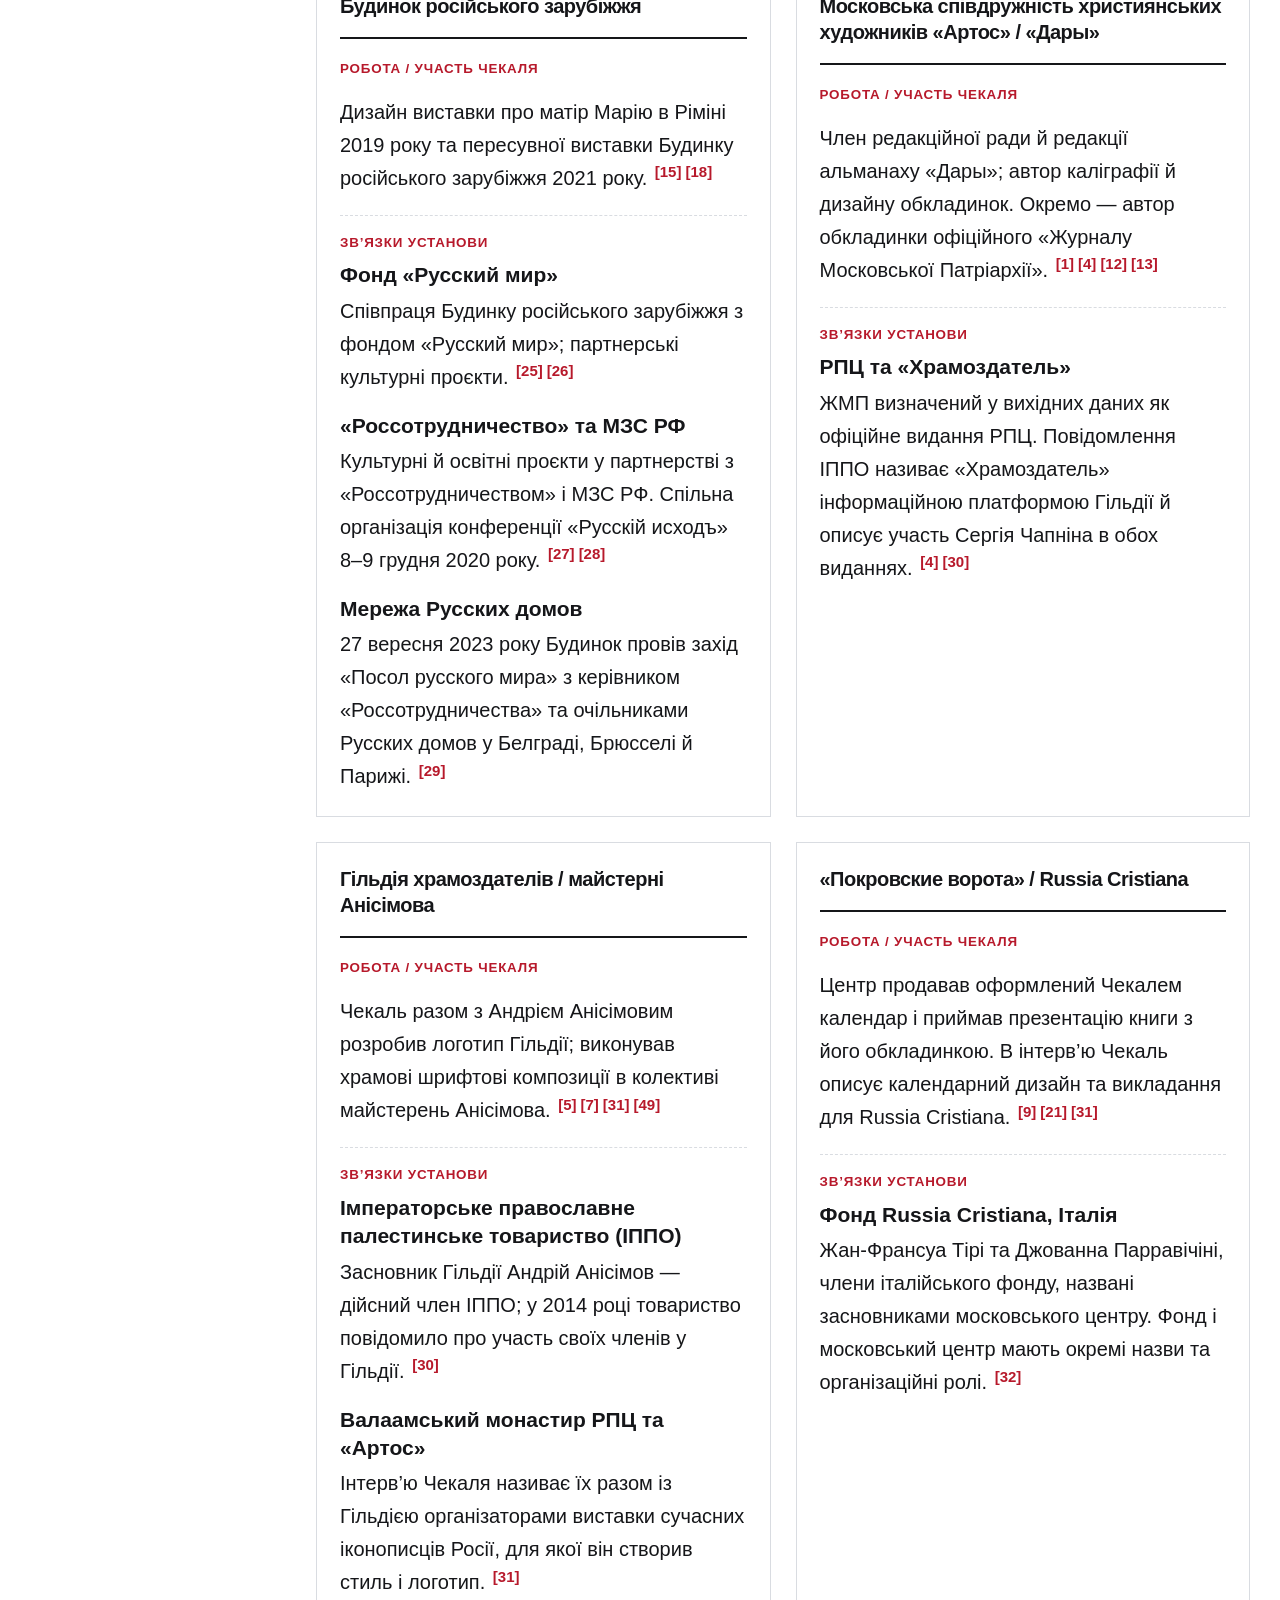
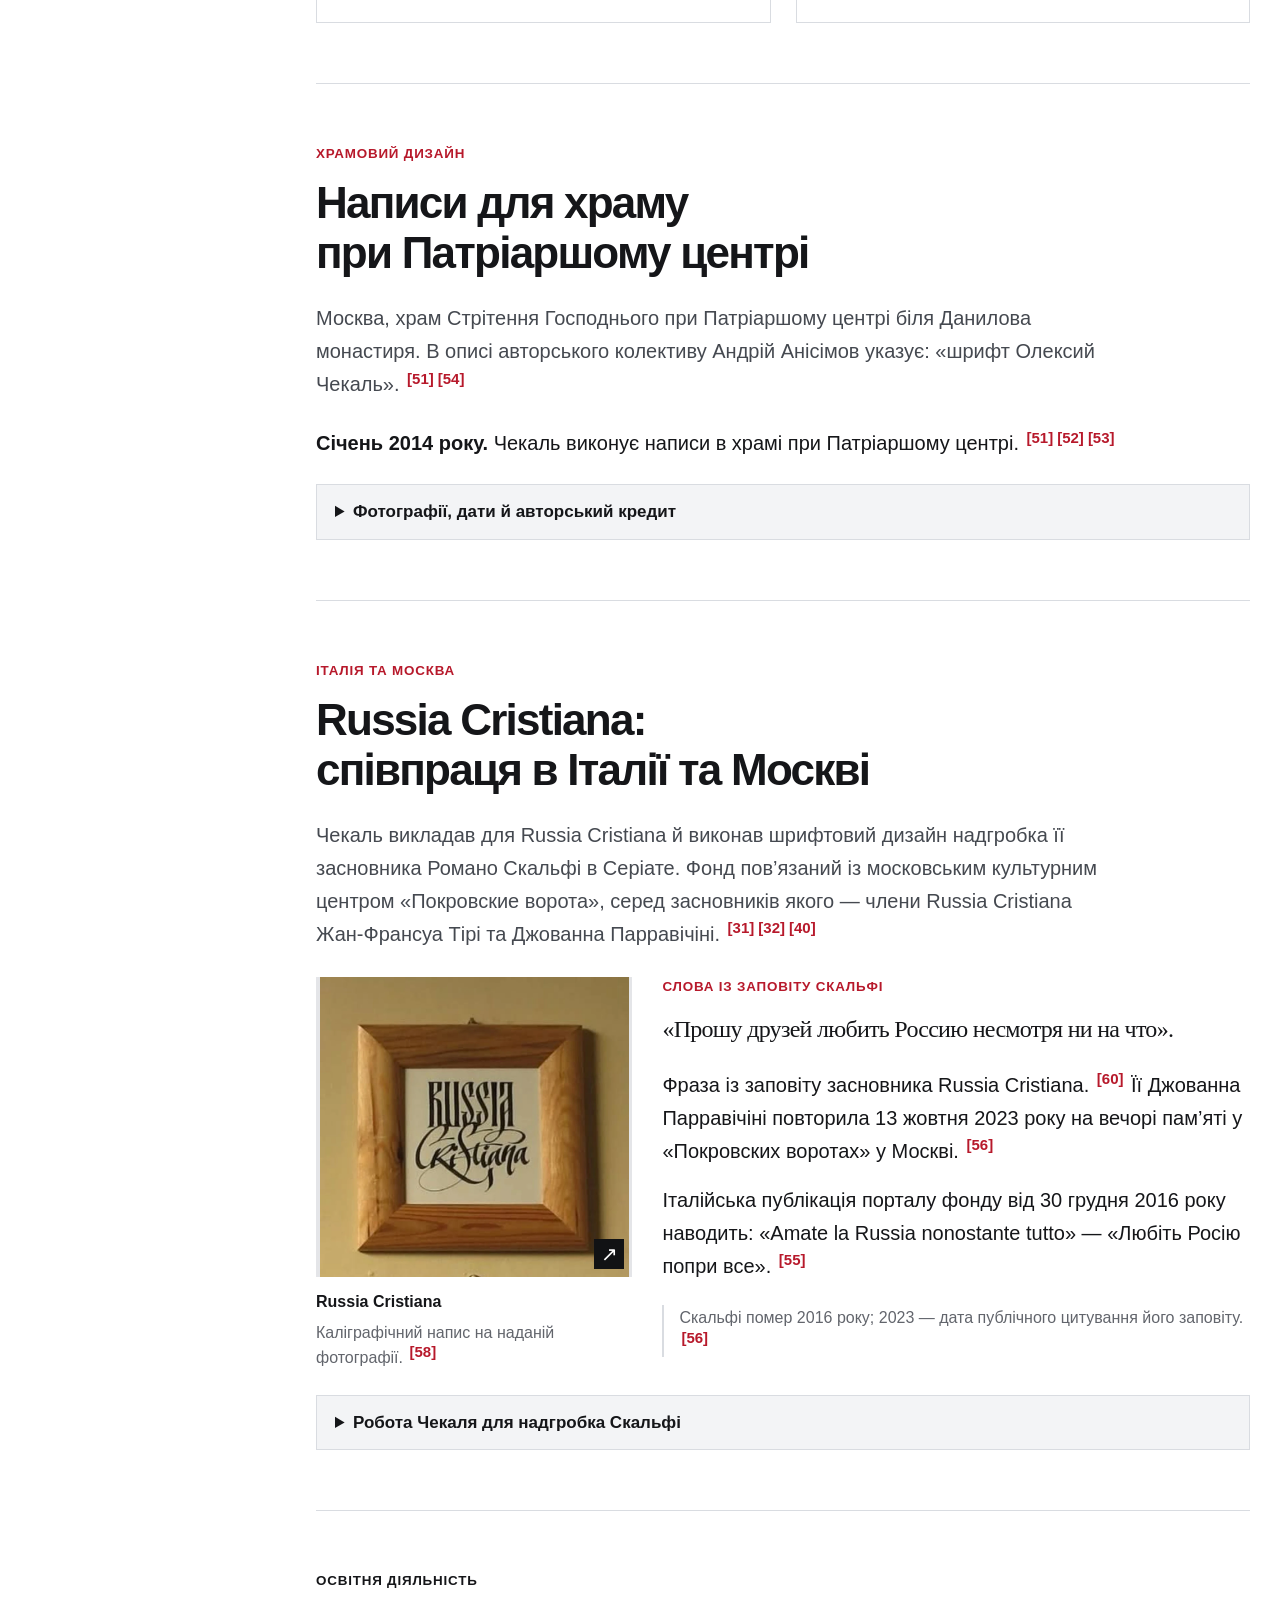
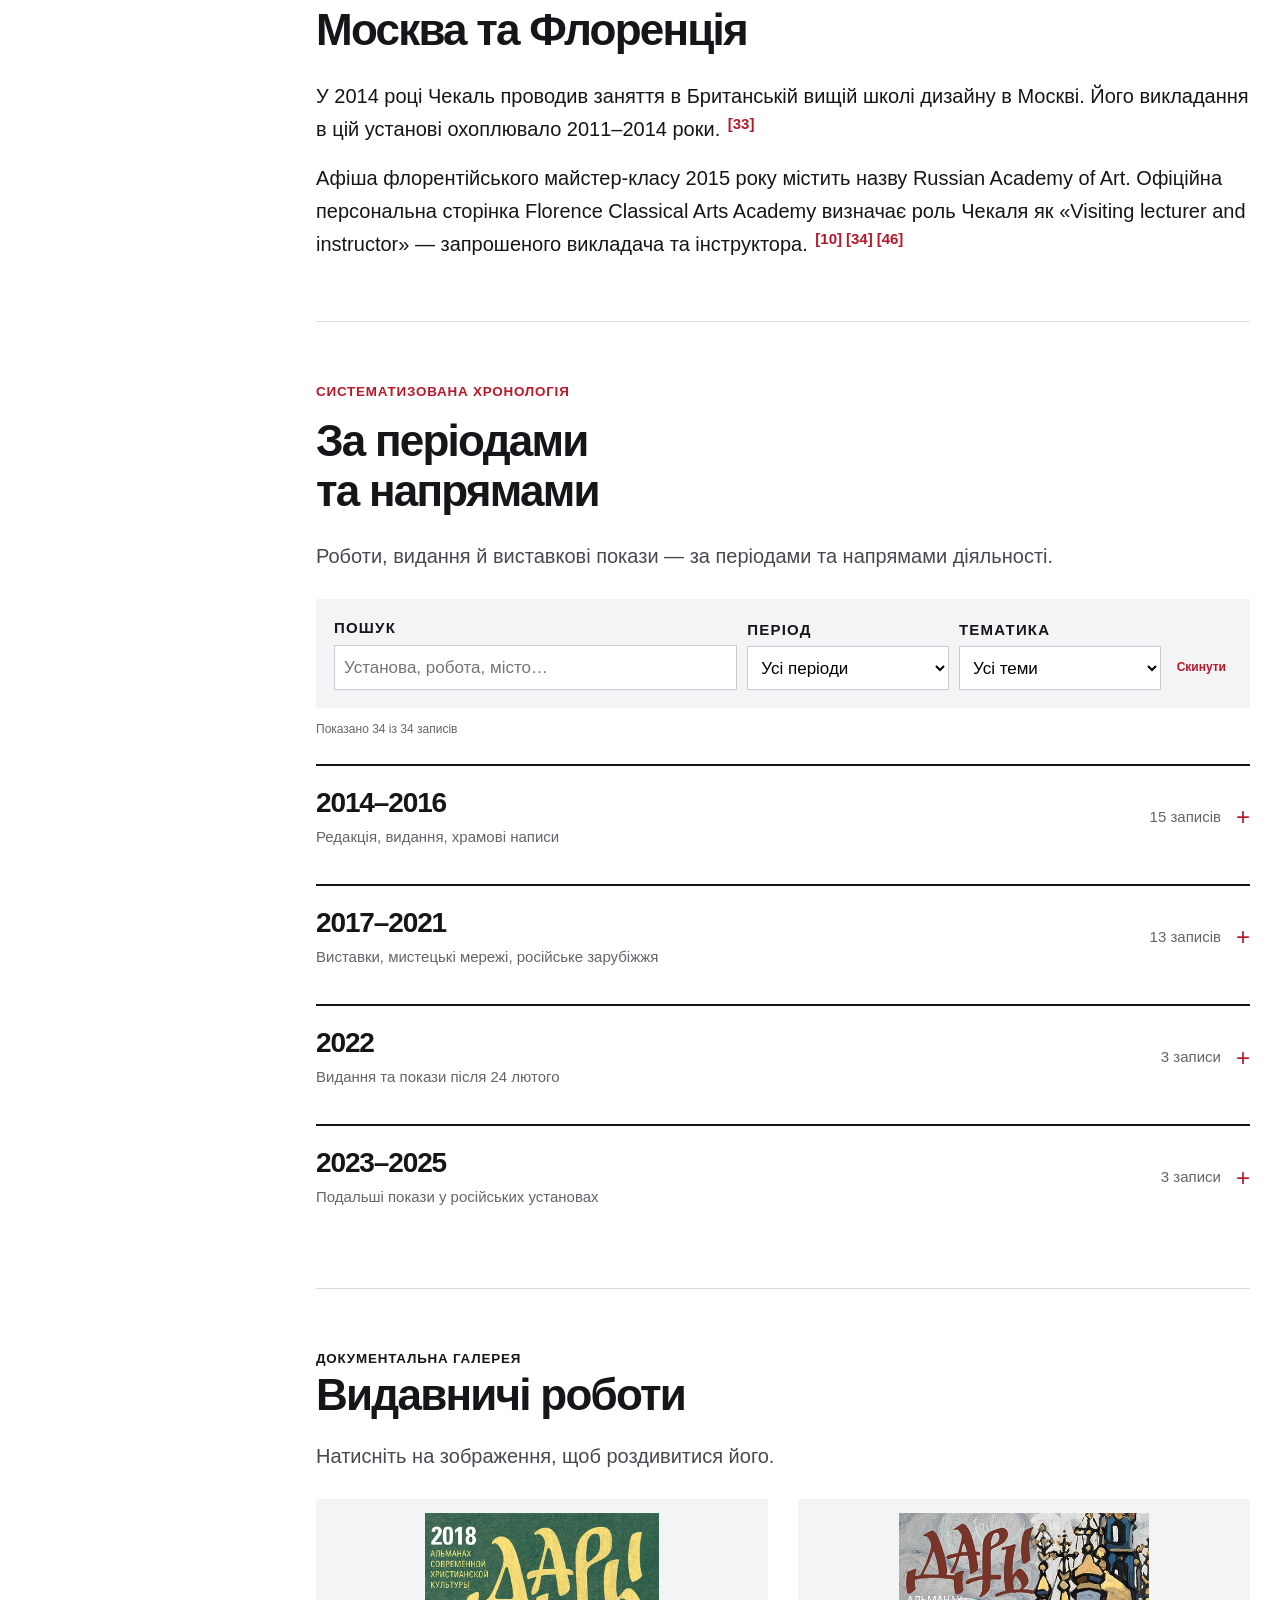
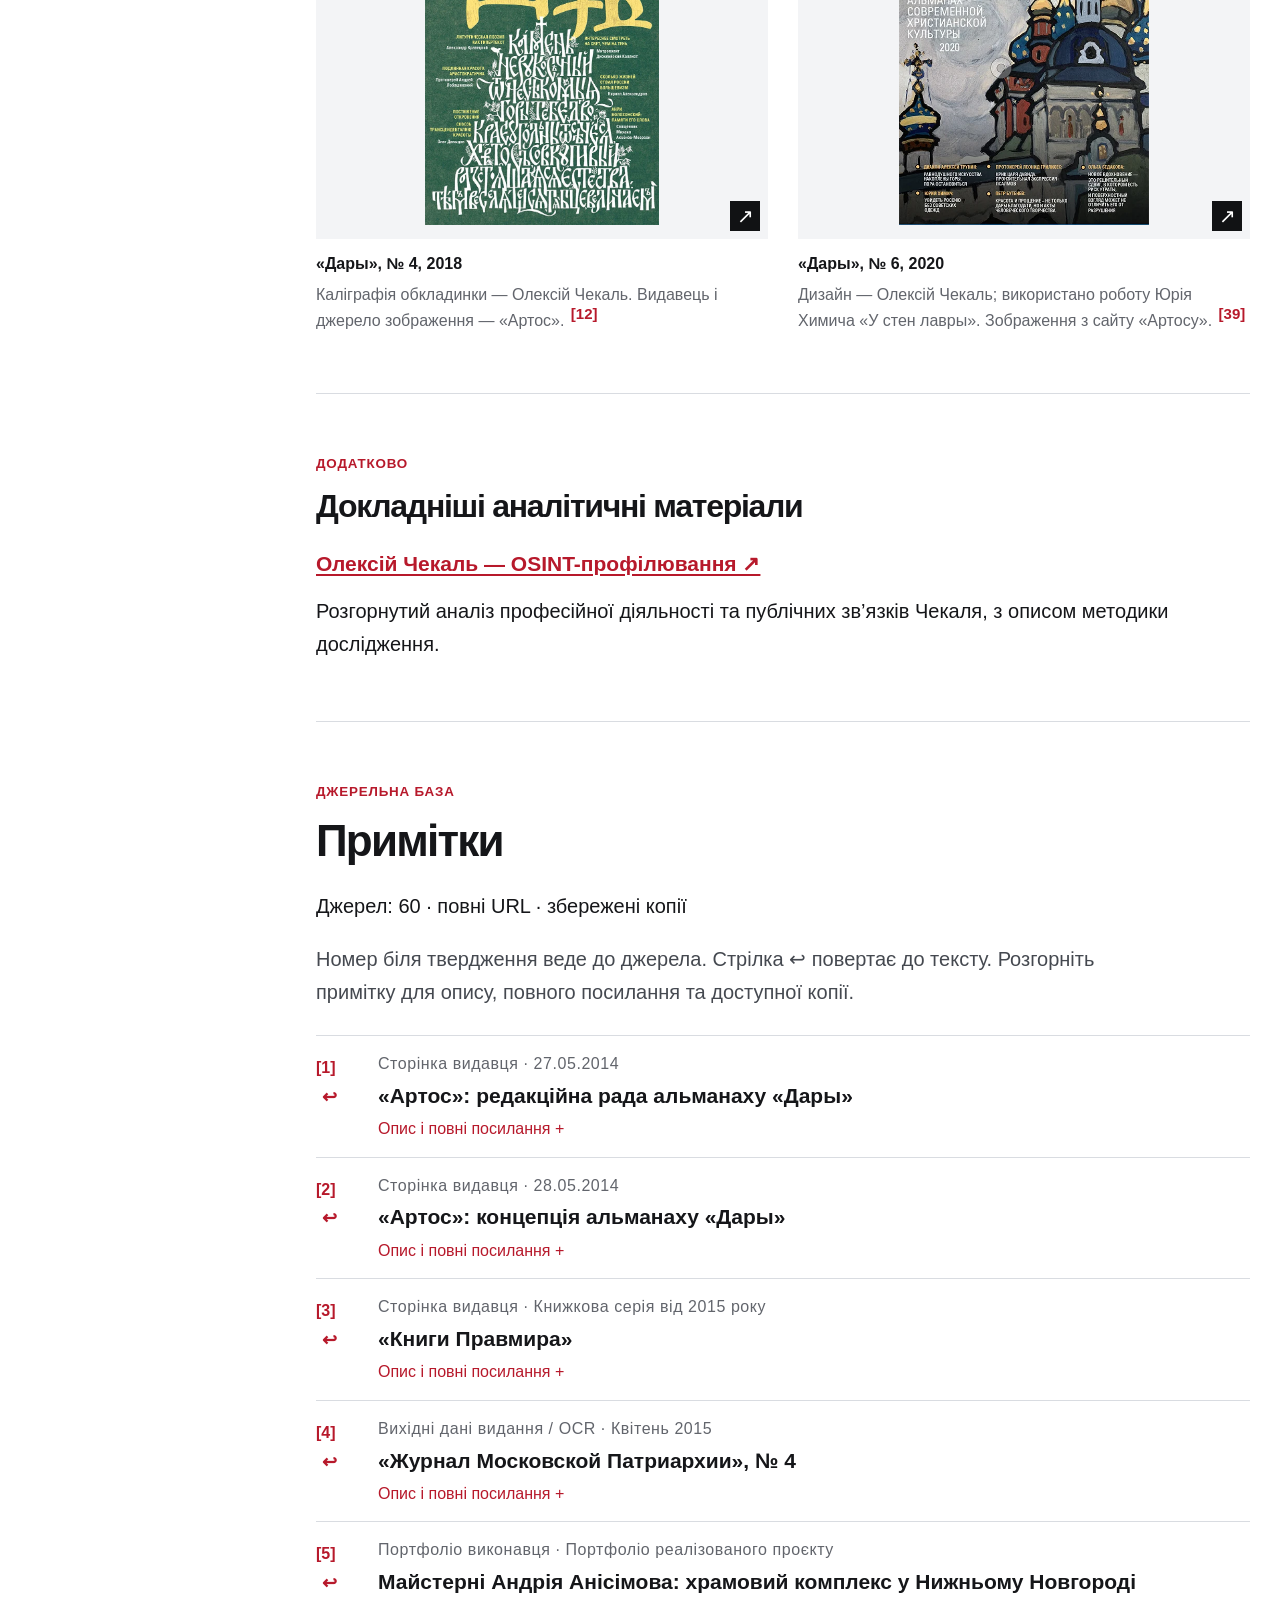
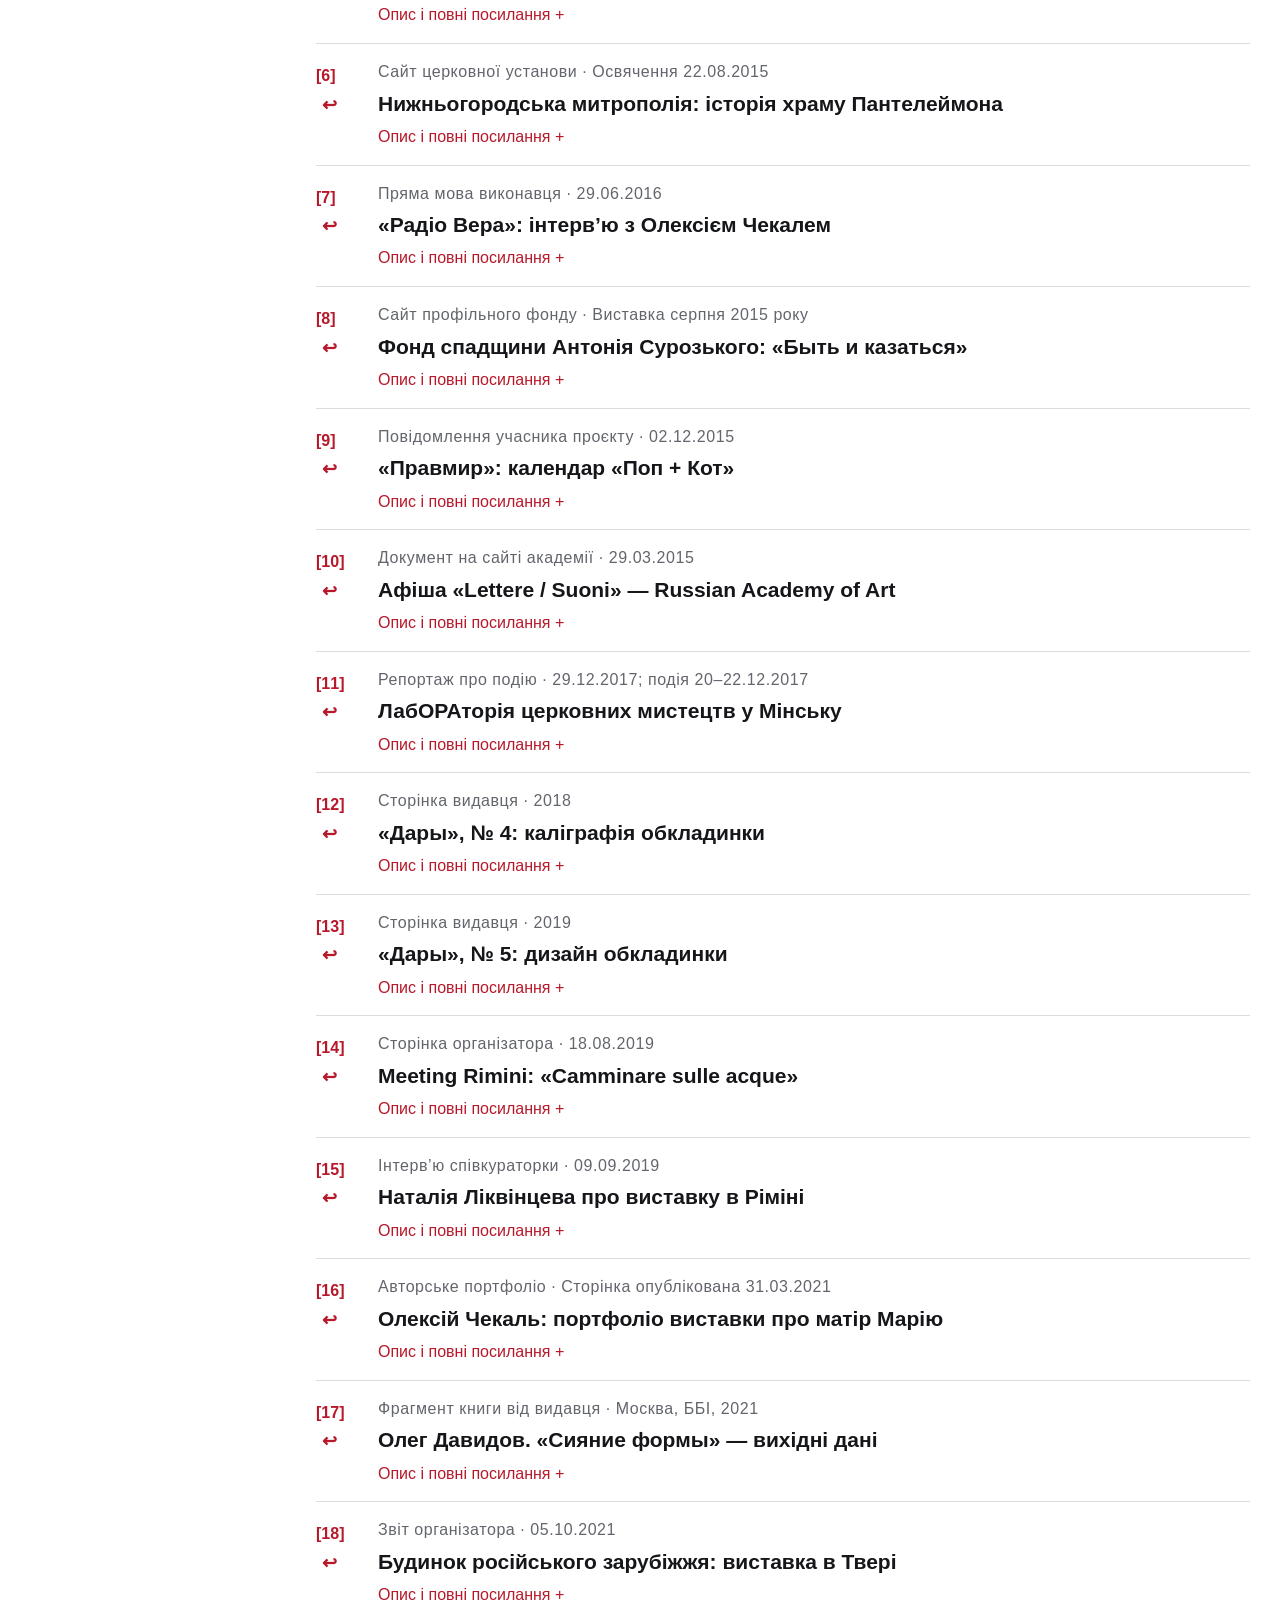
==== commit 330f807d: "Shorten cover photo caption and align it beneath the image" ====
--- a/chekal_ru/index.html
+++ b/chekal_ru/index.html
@@ -1,12 +1,12 @@
 <!doctype html>
 <html lang="uk">
-<head><meta charset="utf-8"><meta name="viewport" content="width=device-width,initial-scale=1"><title>Олексій Чекаль — документальне досьє, 2014–2025</title><meta name="description" content="Роботи Олексія Чекаля для російських церковних, культурних і видавничих структур: документи, хронологія, фото та нумеровані джерела."><meta name="theme-color" content="#111214"><link rel="stylesheet" href="style.css?v=20261029-header-name"><script defer src="app.js"></script><link rel="canonical" href="https://nestorvolya.github.io/infovarta/chekal_ru/"></head>
+<head><meta charset="utf-8"><meta name="viewport" content="width=device-width,initial-scale=1"><title>Олексій Чекаль — документальне досьє, 2014–2025</title><meta name="description" content="Роботи Олексія Чекаля для російських церковних, культурних і видавничих структур: документи, хронологія, фото та нумеровані джерела."><meta name="theme-color" content="#111214"><link rel="stylesheet" href="style.css?v=caption-20261031"><script defer src="app.js"></script><link rel="canonical" href="https://nestorvolya.github.io/infovarta/chekal_ru/"></head>
 <body>
 <a href="#overview" class="skip">До короткого огляду</a>
 <header class="topbar"><a class="brand header-name" href="#top" aria-label="Олексій Чекаль — на початок"><img src="assets/chekal-editorial-lettering.webp" width="1500" height="1000" alt="Олексій Чекаль"><span class="sr-only">Документальне досьє</span></a><div class="top-actions"><div class="reading-controls" role="group" aria-label="Розмір тексту"><button id="text-smaller" type="button" aria-label="Зменшити текст">A−</button><button id="text-larger" type="button" aria-label="Збільшити текст">A+</button><output id="text-size-status" class="sr-only" aria-live="polite">Розмір тексту: 20 пікселів</output></div><a class="note-shortcut" href="#sources">Примітки <b>60</b></a><details class="mobile-nav"><summary>Зміст <span>☰</span></summary><nav aria-label="Зміст сторінки"><a href="#overview">Коротко про досьє</a><a href="#context">Суть співпраці</a><a href="#journal">Журнал і промова Кирила</a><a href="#recent">Покази 2022–2025</a><a href="#network">Зв’язки установ</a><a href="#temple">Храмовий дизайн</a><a href="#russia-cristiana">Russia Cristiana</a><a href="#education">Освітня діяльність</a><a href="#chronology">Докладна хронологія</a><a href="#illustrations">Видавничі роботи</a><a href="#related-analysis">Докладніші матеріали</a><a href="#sources">Примітки та джерела</a></nav></details></div></header>
 <div class="layout"><aside class="sidebar"><p class="eyebrow">ЗМІСТ ДОСЬЄ</p><nav aria-label="Розділи"><a href="#overview">Коротко про досьє</a><a href="#context">Суть співпраці</a><a href="#journal">Журнал і промова Кирила</a><a href="#recent">Покази 2022–2025</a><a href="#network">Зв’язки установ</a><a href="#temple">Храмовий дизайн</a><a href="#russia-cristiana">Russia Cristiana</a><a href="#education">Освітня діяльність</a><a href="#chronology">Докладна хронологія</a><a href="#illustrations">Видавничі роботи</a><a href="#related-analysis">Докладніші матеріали</a><a href="#sources">Примітки та джерела</a></nav><p class="sidebar-meta">Події 2014–2025<br>Редакція 29.10.2026</p><button id="print-button" class="outline-button" type="button">Друк / зберегти PDF</button><a class="data-link" href="dossier-data.json" download>Дані досьє ↓</a></aside>
 <main id="top">
-<section class="hero"><div class="hero-line"><span class="eyebrow">ДОСЬЄ / 2014–2025</span><span class="issue-label">ДОКУМЕНТИ · РОБОТИ · ЗВ’ЯЗКИ</span></div><figure class="hero-composition"><div class="hero-visuals"><h1><span class="sr-only">Олексій Чекаль</span><img class="name-lettering" src="assets/chekal-editorial-lettering.webp" width="1500" height="1000" alt="" fetchpriority="high"></h1><button type="button" class="image-open hero-photo" data-image="assets/moscow-temple-work.webp" data-title="Чекаль за роботою в храмі при Патріаршому центрі" data-caption="Січень 2014 року. Храм Стрітення Господнього при Патріаршому центрі, Москва." aria-label="Збільшити фото Чекаля за роботою в храмі"><img src="assets/moscow-temple-work.webp" width="640" height="480" alt="Олексій Чекаль виконує написи в храмі при Патріаршому центрі в Москві, січень 2014 року" fetchpriority="high"><span class="image-expand">↗</span></button></div><figcaption><p><strong>Січень 2014 року.</strong> Чекаль за роботою над написами в храмі Стрітення Господнього при Патріаршому центрі, Москва. <sup class="refs"><a id="cite-51-1" href="#source-51" role="doc-noteref" aria-label="Примітка 51">[51]</a><a id="cite-52-1" href="#source-52" role="doc-noteref" aria-label="Примітка 52">[52]</a><a id="cite-53-1" href="#source-53" role="doc-noteref" aria-label="Примітка 53">[53]</a></sup></p><p class="lettering-note">Напис імені — редакційна AI-стилізація. <sup class="refs"><a id="cite-57-1" href="#source-57" role="doc-noteref" aria-label="Примітка 57">[57]</a></sup></p></figcaption></figure><p class="hero-deck">Співпраця Олексія Чекаля з РПЦ, московськими мистецькими організаціями та структурами російського зарубіжжя у 2014-2025 роках</p><aside class="related-context" aria-label="Ширший контекст"><p class="related-label">ШИРШИЙ КОНТЕКСТ</p><a class="related-title" href="https://nestorvolya.github.io/cases/braschi_rc/" target="_blank" rel="noopener">Russia Cristiana / Франческо Браскі ↗</a><p>Докладніший аналіз культурних, релігійних та інституційних зв’язків між Італією, Росією та Україною.</p></aside></section>
+<section class="hero"><div class="hero-line"><span class="eyebrow">ДОСЬЄ / 2014–2025</span><span class="issue-label">ДОКУМЕНТИ · РОБОТИ · ЗВ’ЯЗКИ</span></div><div class="hero-composition"><div class="hero-visuals"><h1><span class="sr-only">Олексій Чекаль</span><img class="name-lettering" src="assets/chekal-editorial-lettering.webp" width="1500" height="1000" alt="" fetchpriority="high"><span class="sr-only">Напис імені — редакційна AI-стилізація. <sup class="refs"><a id="cite-57-1" href="#source-57" role="doc-noteref" aria-label="Примітка 57">[57]</a></sup></span></h1><figure class="hero-photo-figure"><button type="button" class="image-open hero-photo" data-image="assets/moscow-temple-work.webp" data-title="Чекаль за роботою в храмі при Патріаршому центрі" data-caption="Січень 2014 року. Храм Стрітення Господнього при Патріаршому центрі, Москва." aria-label="Збільшити фото Чекаля за роботою в храмі"><img src="assets/moscow-temple-work.webp" width="640" height="480" alt="Олексій Чекаль виконує написи в храмі при Патріаршому центрі в Москві, січень 2014 року" fetchpriority="high"><span class="image-expand">↗</span></button><figcaption>Москва, січень 2014 <sup class="refs"><a id="cite-51-1" href="#source-51" role="doc-noteref" aria-label="Примітка 51">[51]</a><a id="cite-52-1" href="#source-52" role="doc-noteref" aria-label="Примітка 52">[52]</a><a id="cite-53-1" href="#source-53" role="doc-noteref" aria-label="Примітка 53">[53]</a></sup></figcaption></figure></div></div><p class="hero-deck">Співпраця Олексія Чекаля з РПЦ, московськими мистецькими організаціями та структурами російського зарубіжжя у 2014-2025 роках</p><aside class="related-context" aria-label="Ширший контекст"><p class="related-label">ШИРШИЙ КОНТЕКСТ</p><a class="related-title" href="https://nestorvolya.github.io/cases/braschi_rc/" target="_blank" rel="noopener">Russia Cristiana / Франческо Браскі ↗</a><p>Докладніший аналіз культурних, релігійних та інституційних зв’язків між Італією, Росією та Україною.</p></aside></section>
 
 <section id="overview" class="overview abstract"><p class="eyebrow">АНОТАЦІЯ</p><h2>Коротко про співпрацю</h2><p>У 2014–2021 роках Чекаль працював у трьох пов’язаних напрямах: <strong>оформлення храмів і видань РПЦ у Росії, редакційна та виставкова робота московського «Артосу», представлення російської духовної спадщини в Італії.</strong> <sup class="refs"><a id="cite-1-1" href="#source-1" role="doc-noteref" aria-label="Примітка 1">[1]</a><a id="cite-4-1" href="#source-4" role="doc-noteref" aria-label="Примітка 4">[4]</a><a id="cite-7-1" href="#source-7" role="doc-noteref" aria-label="Примітка 7">[7]</a><a id="cite-15-1" href="#source-15" role="doc-noteref" aria-label="Примітка 15">[15]</a></sup></p><p><strong>Окремий предмет досьє — поширення цих робіт після лютого 2022 року.</strong> У 2022–2025 роках у Росії виходила книга з його оформленням і демонстрували виставки з його дизайном, зокрема в установах РПЦ. <sup class="refs"><a id="cite-19-1" href="#source-19" role="doc-noteref" aria-label="Примітка 19">[19]</a><a id="cite-20-1" href="#source-20" role="doc-noteref" aria-label="Примітка 20">[20]</a><a id="cite-21-1" href="#source-21" role="doc-noteref" aria-label="Примітка 21">[21]</a><a id="cite-22-1" href="#source-22" role="doc-noteref" aria-label="Примітка 22">[22]</a><a id="cite-24-1" href="#source-24" role="doc-noteref" aria-label="Примітка 24">[24]</a></sup></p><p class="reading-hint">Спочатку — основні зв’язки й документи. Книжки, окремі замовлення та дати зібрані в <a href="#chronology">докладній хронології</a>. Розмір тексту можна збільшити кнопкою <b>A+</b> угорі.</p><div class="hero-links"><a href="#recent" class="primary">Після 24 лютого 2022 <span>↓</span></a><a href="#journal" class="text-link">Ключовий документ →</a></div></section>
 
--- a/chekal_ru/style.css
+++ b/chekal_ru/style.css
@@ -48,3 +48,6 @@
 /* Compact white lettering in the header. */
 .topbar .header-name{display:block;flex-shrink:0;line-height:0}.header-name img{display:block;width:112px;height:64px;object-fit:contain;filter:brightness(0) invert(1)}
 @media(max-width:380px){.header-name img{width:100px;height:60px}}
+
+/* Compact cover caption aligned only below the photo. */
+.hero-photo-figure{min-width:0;margin:0;align-self:start}.hero .hero-composition .hero-photo-figure figcaption{font-size:calc(var(--reading-size)*.8/3);line-height:1.4;margin-top:4px;color:var(--muted)}.hero-photo-figure figcaption sup.refs{font-size:.85em;line-height:inherit;vertical-align:baseline}.hero-photo-figure figcaption sup.refs a{font-weight:400;padding:0 1px}
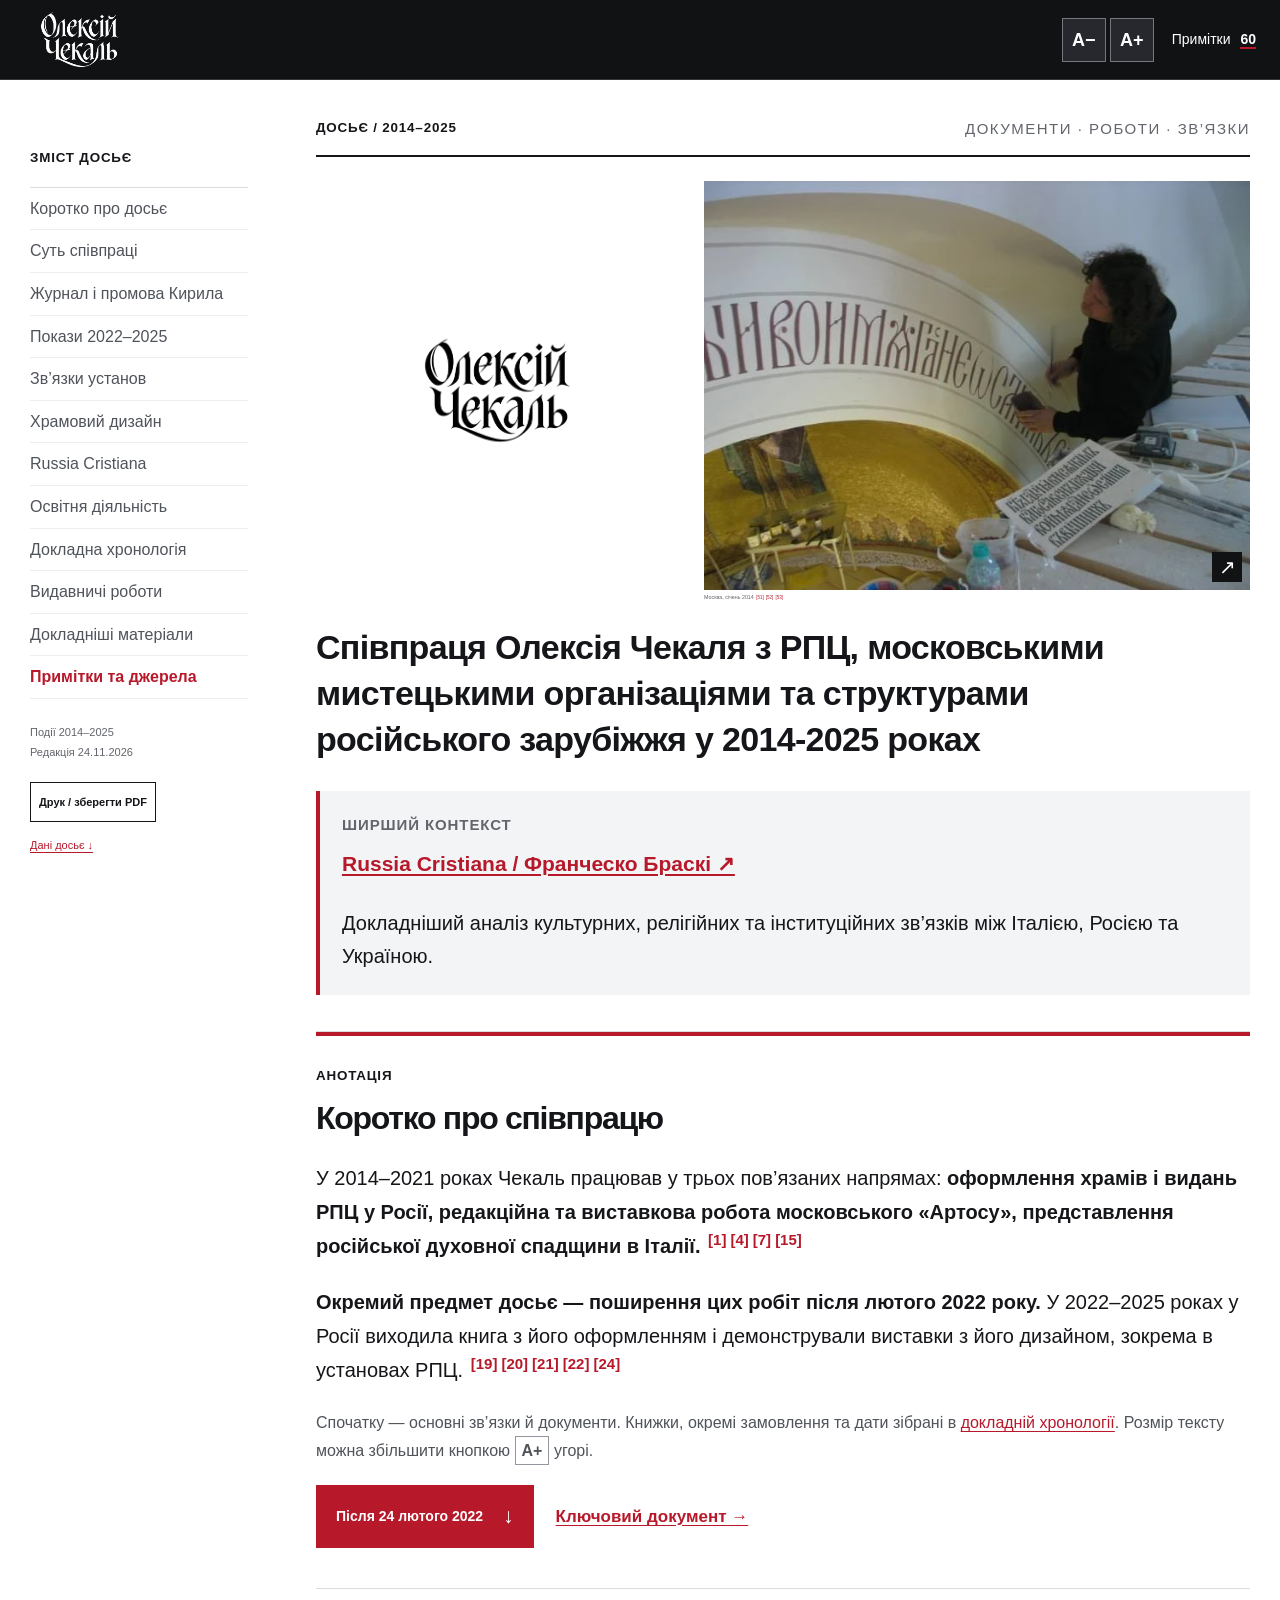
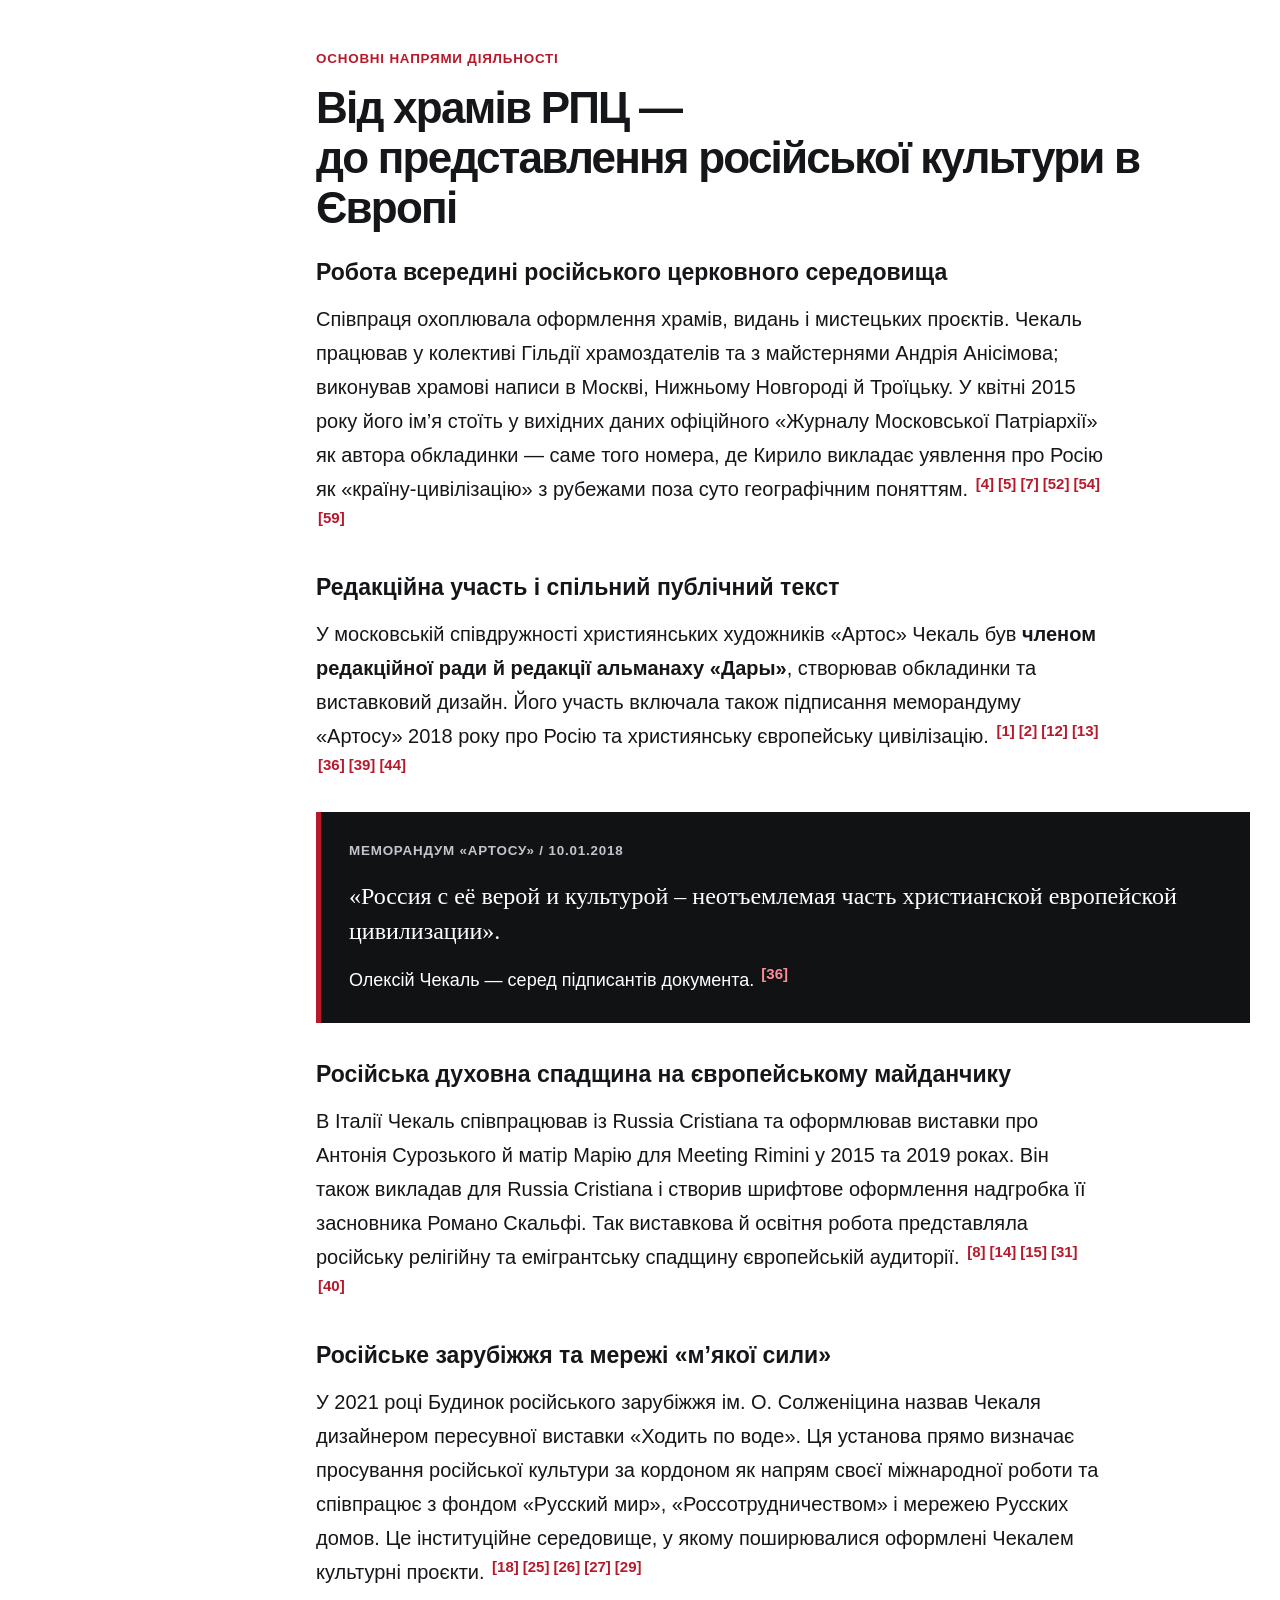
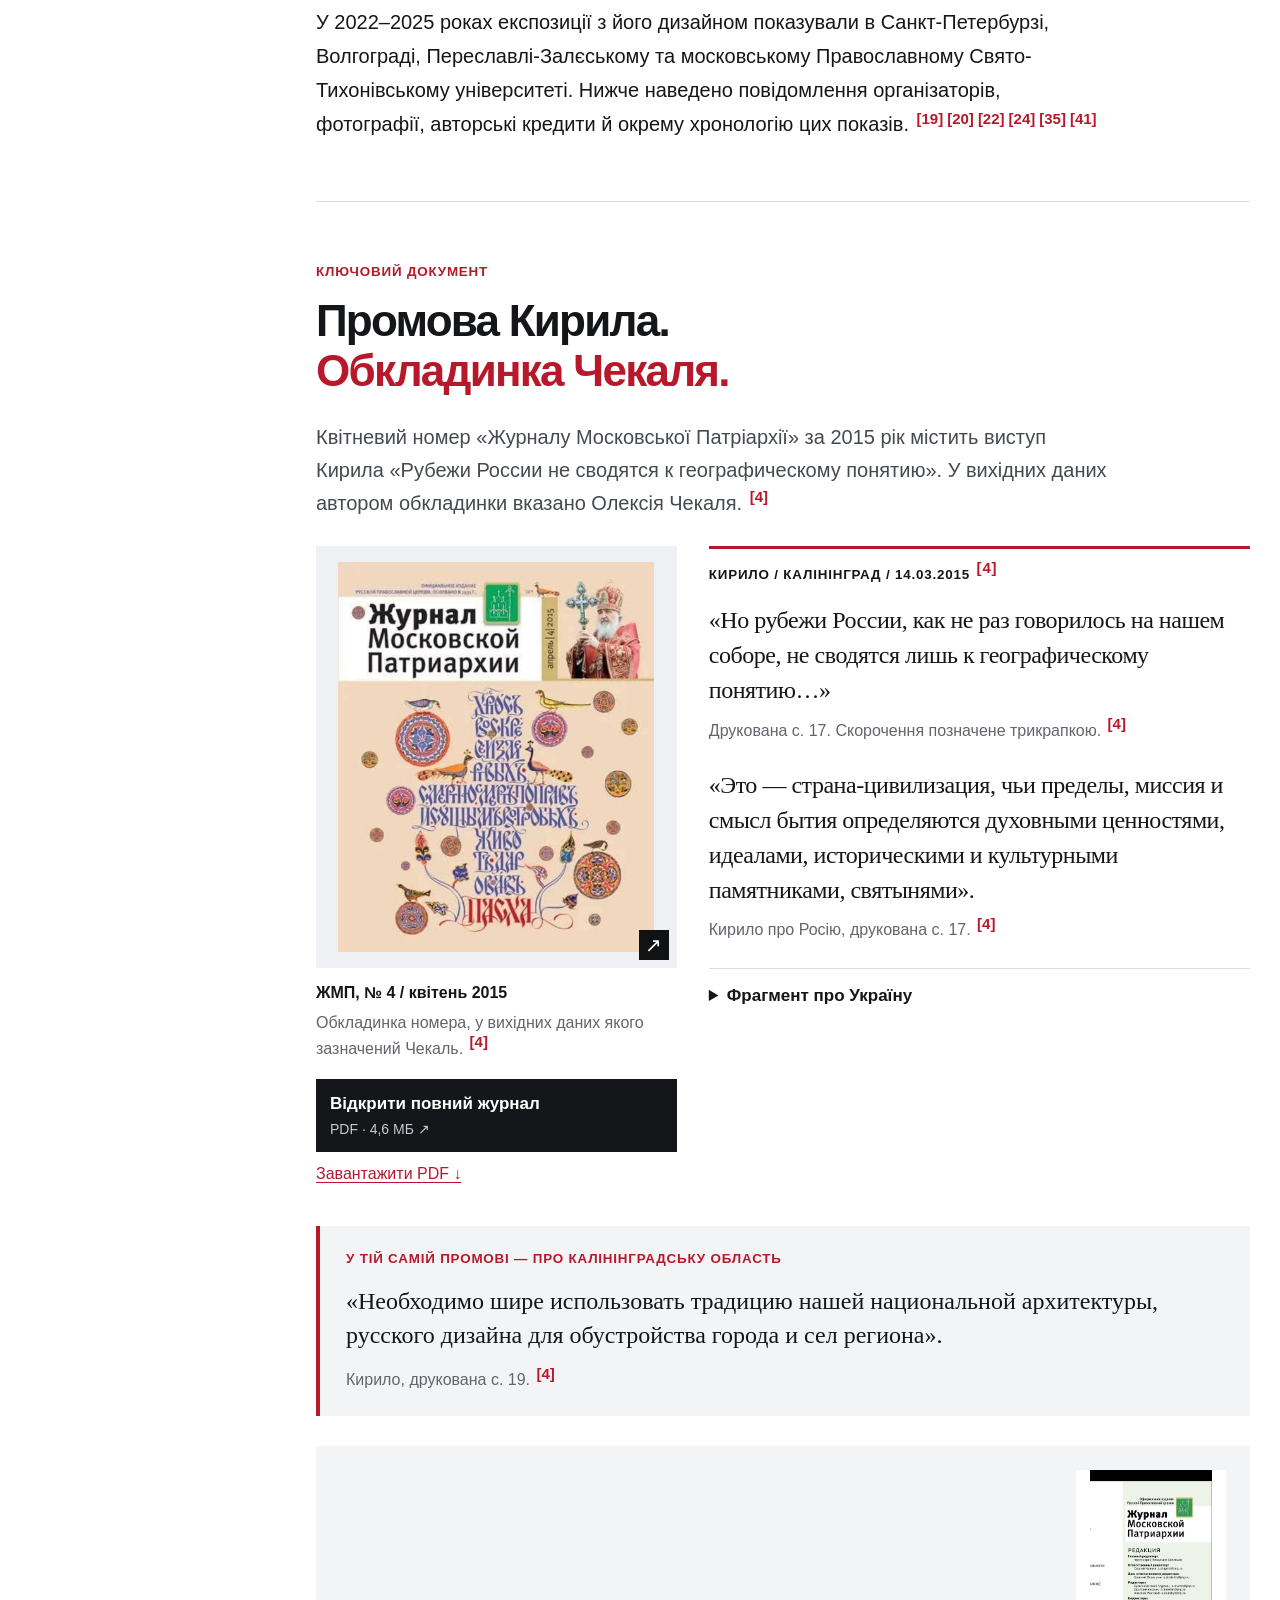
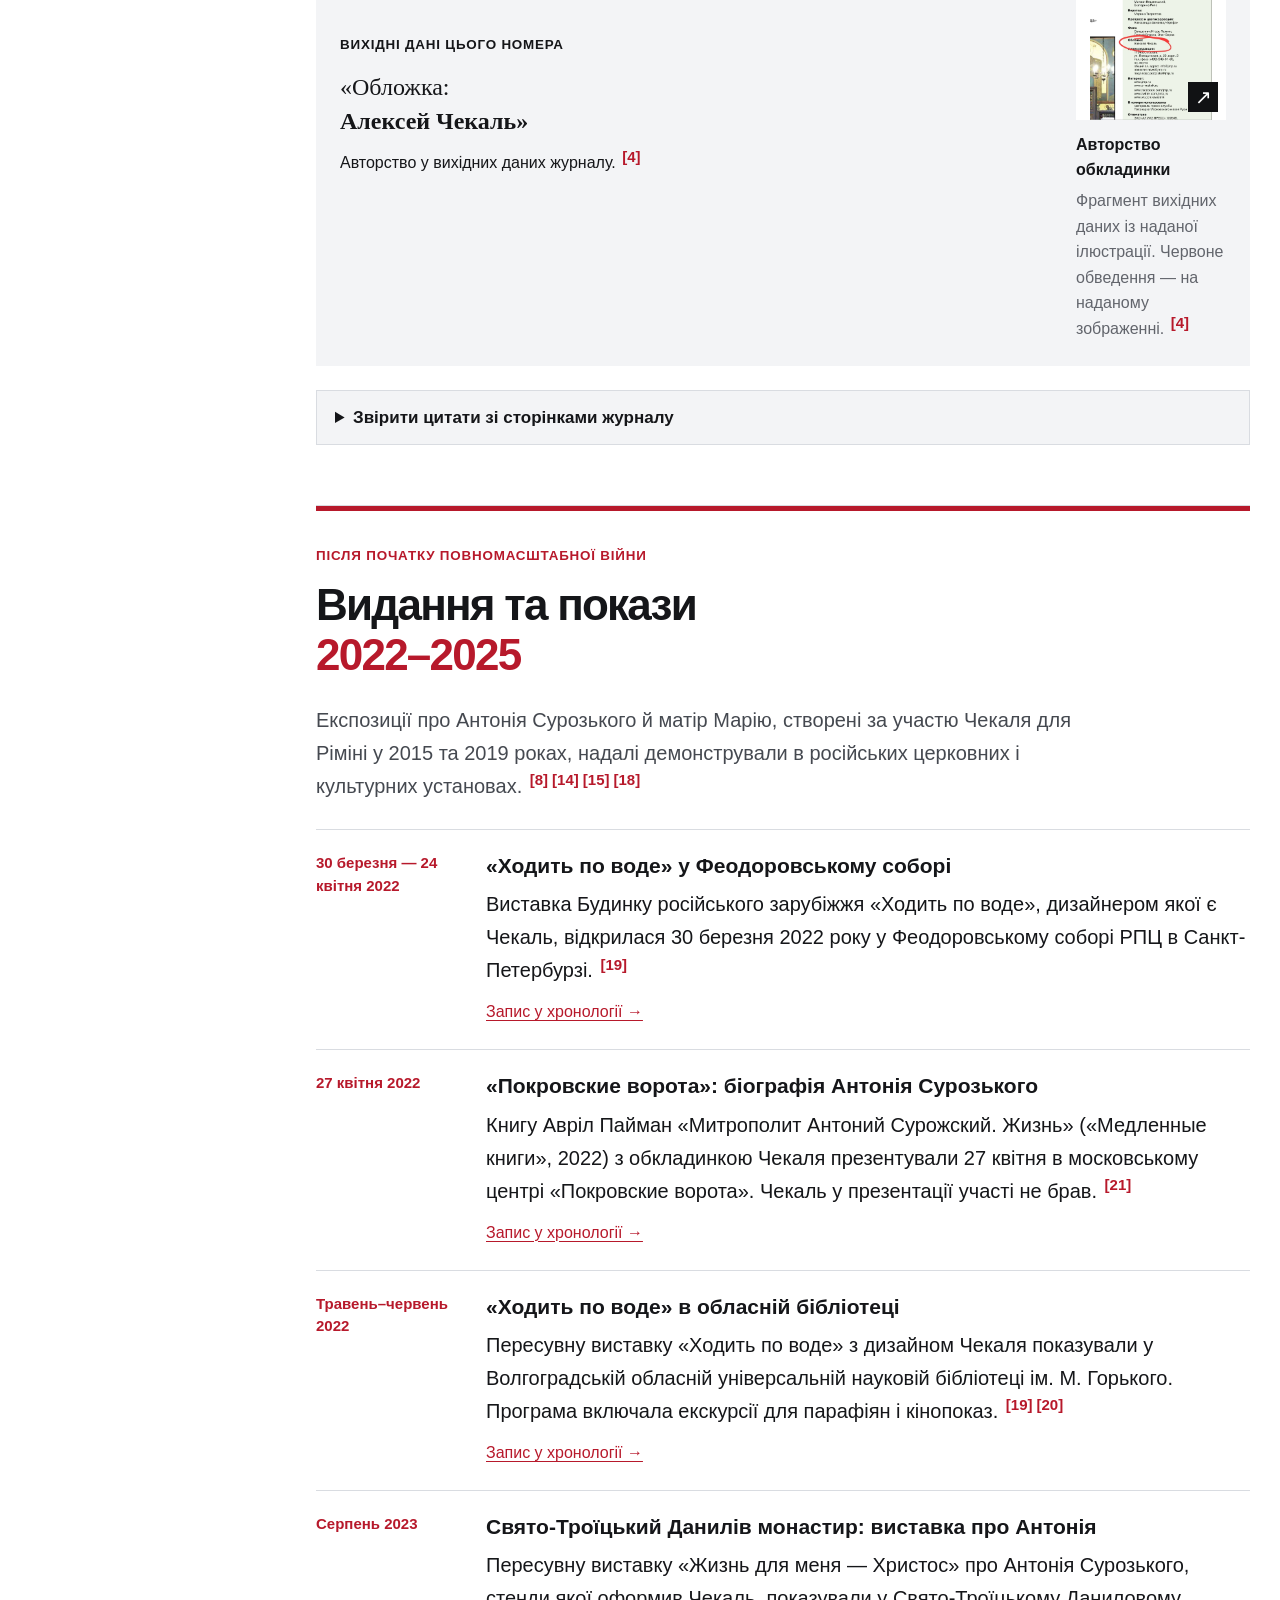
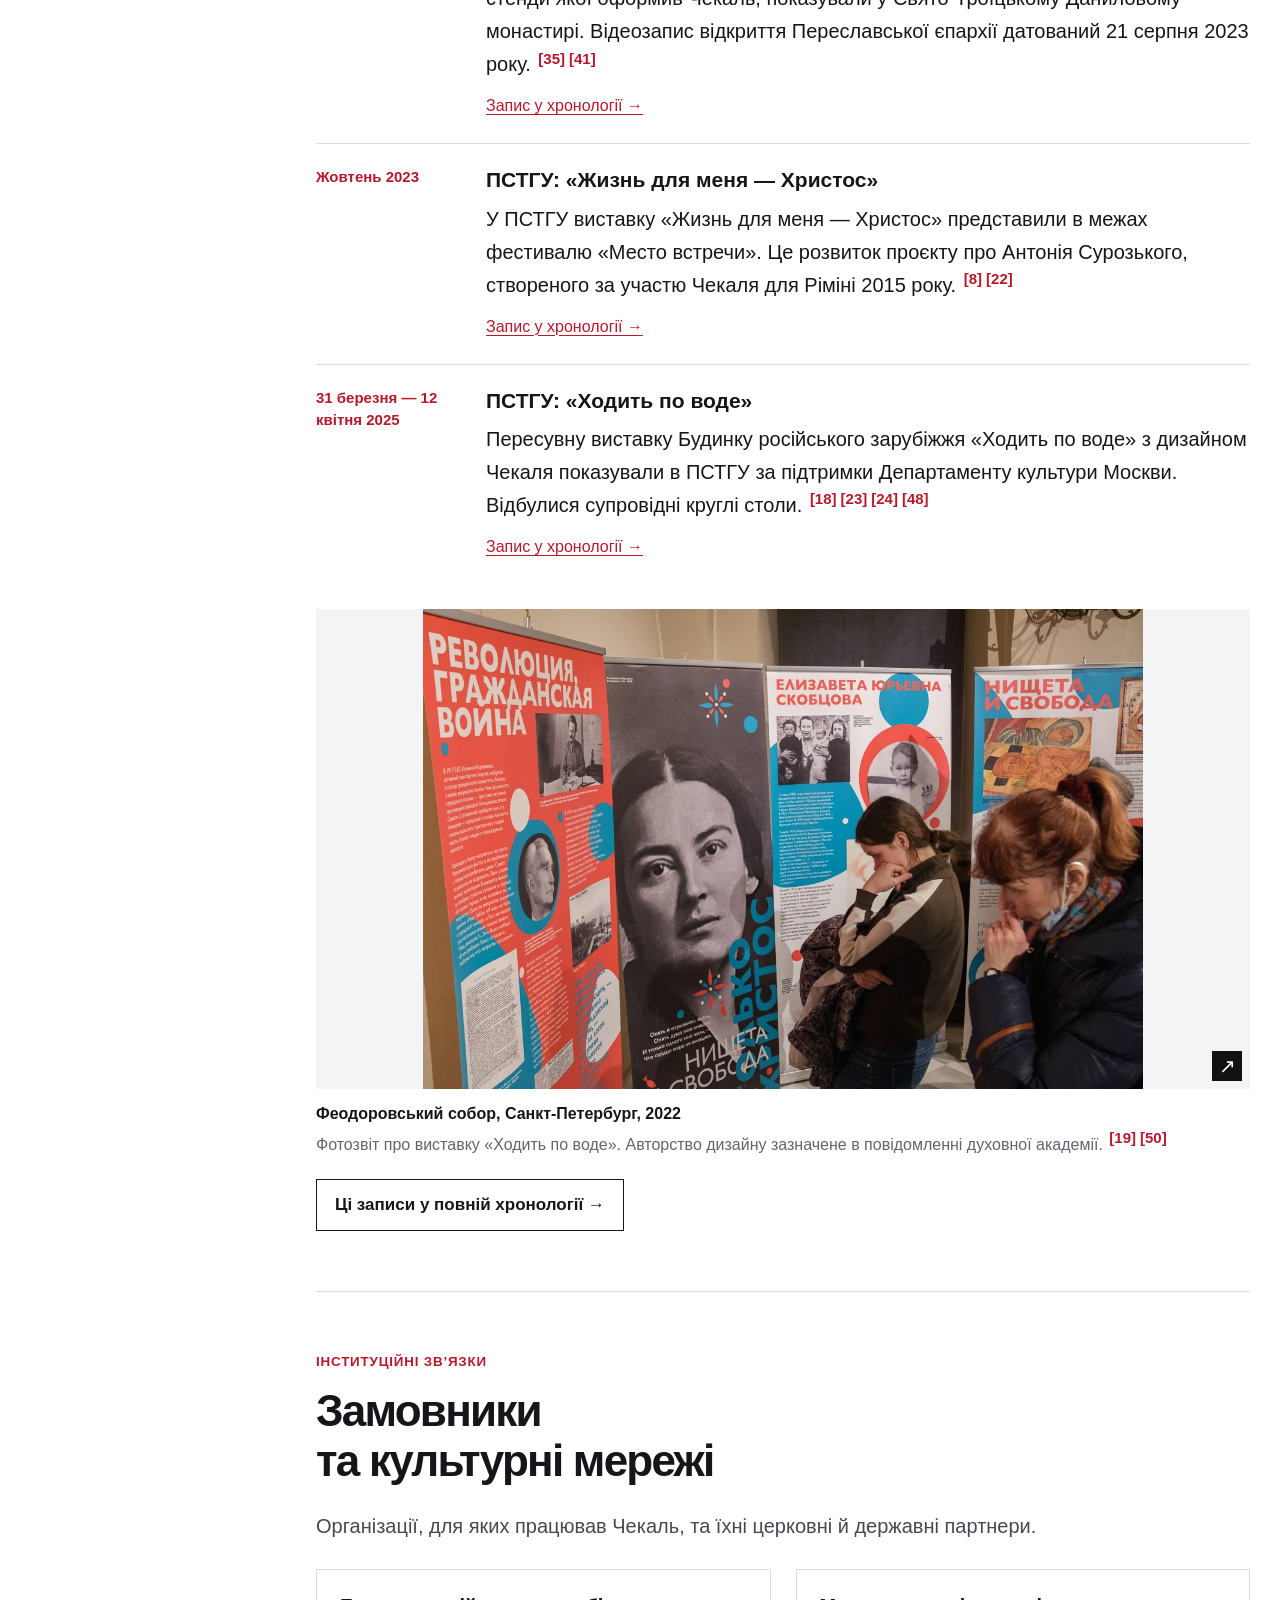
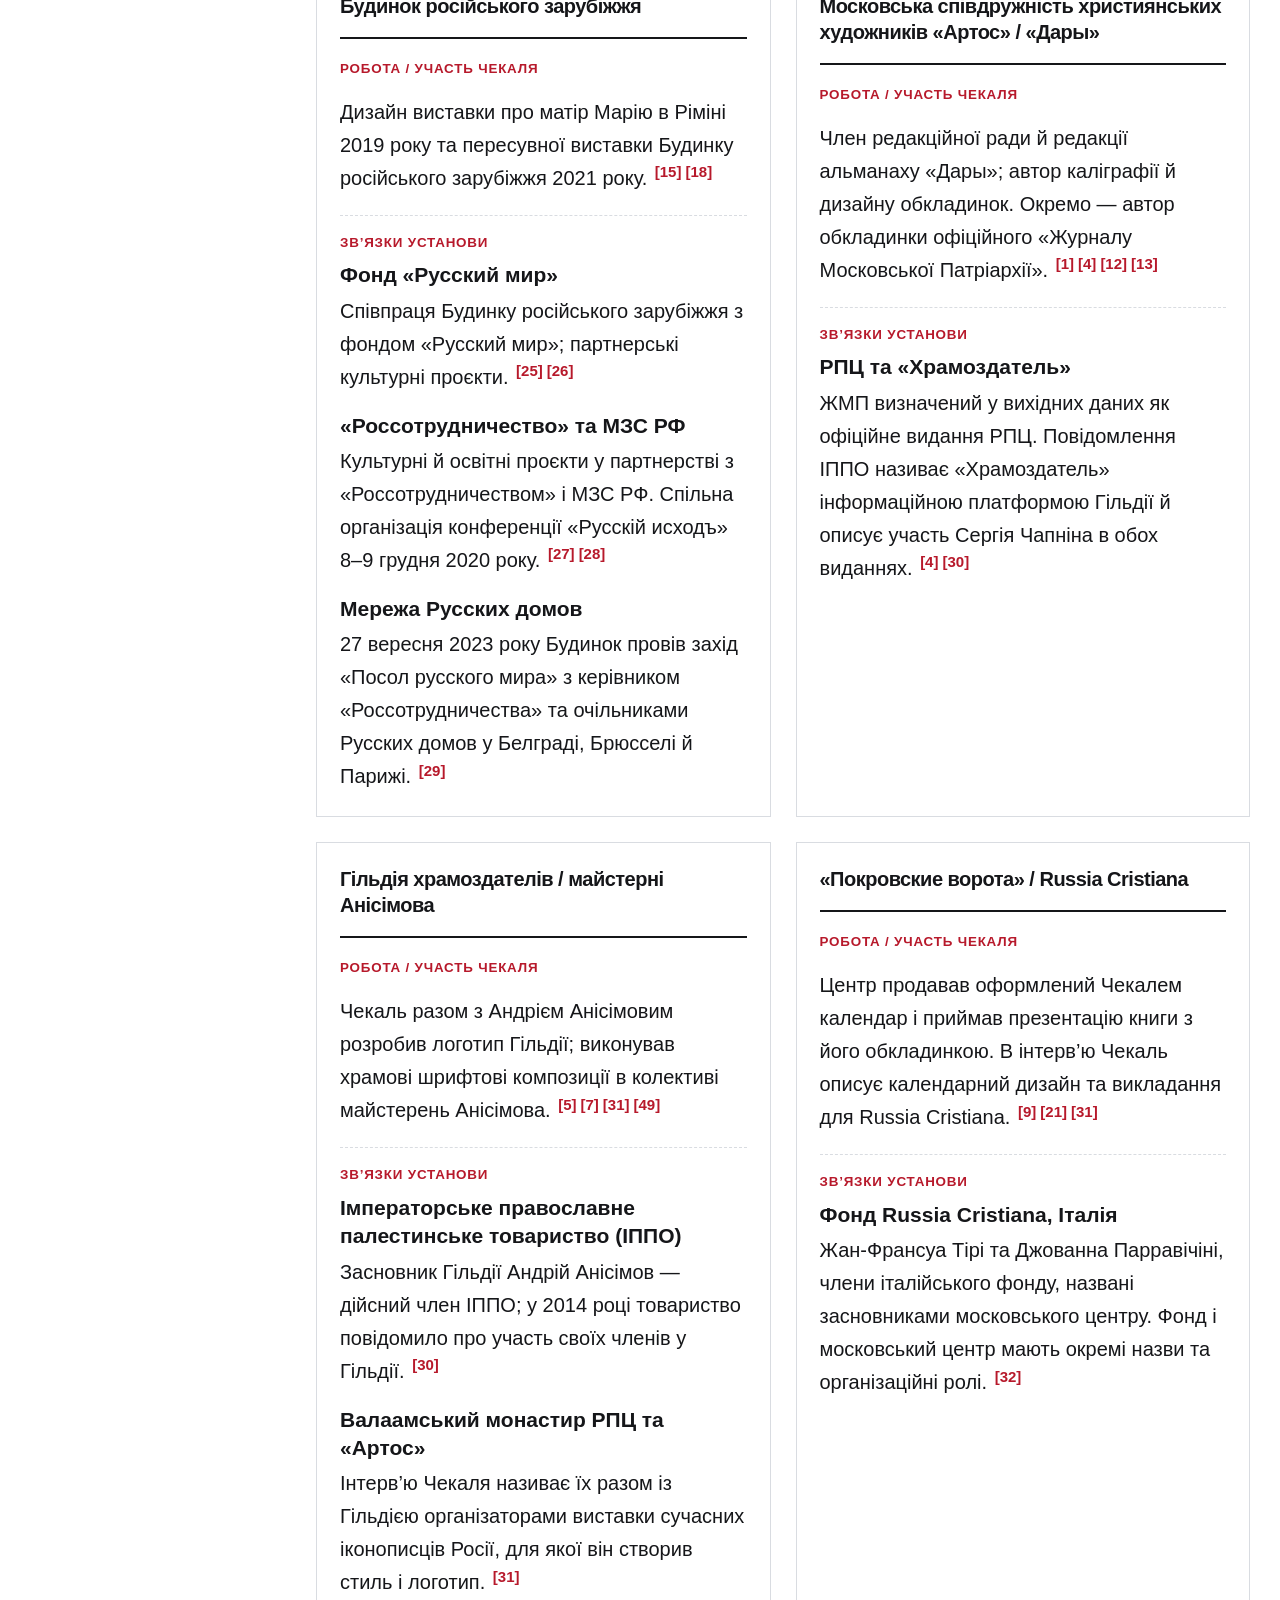
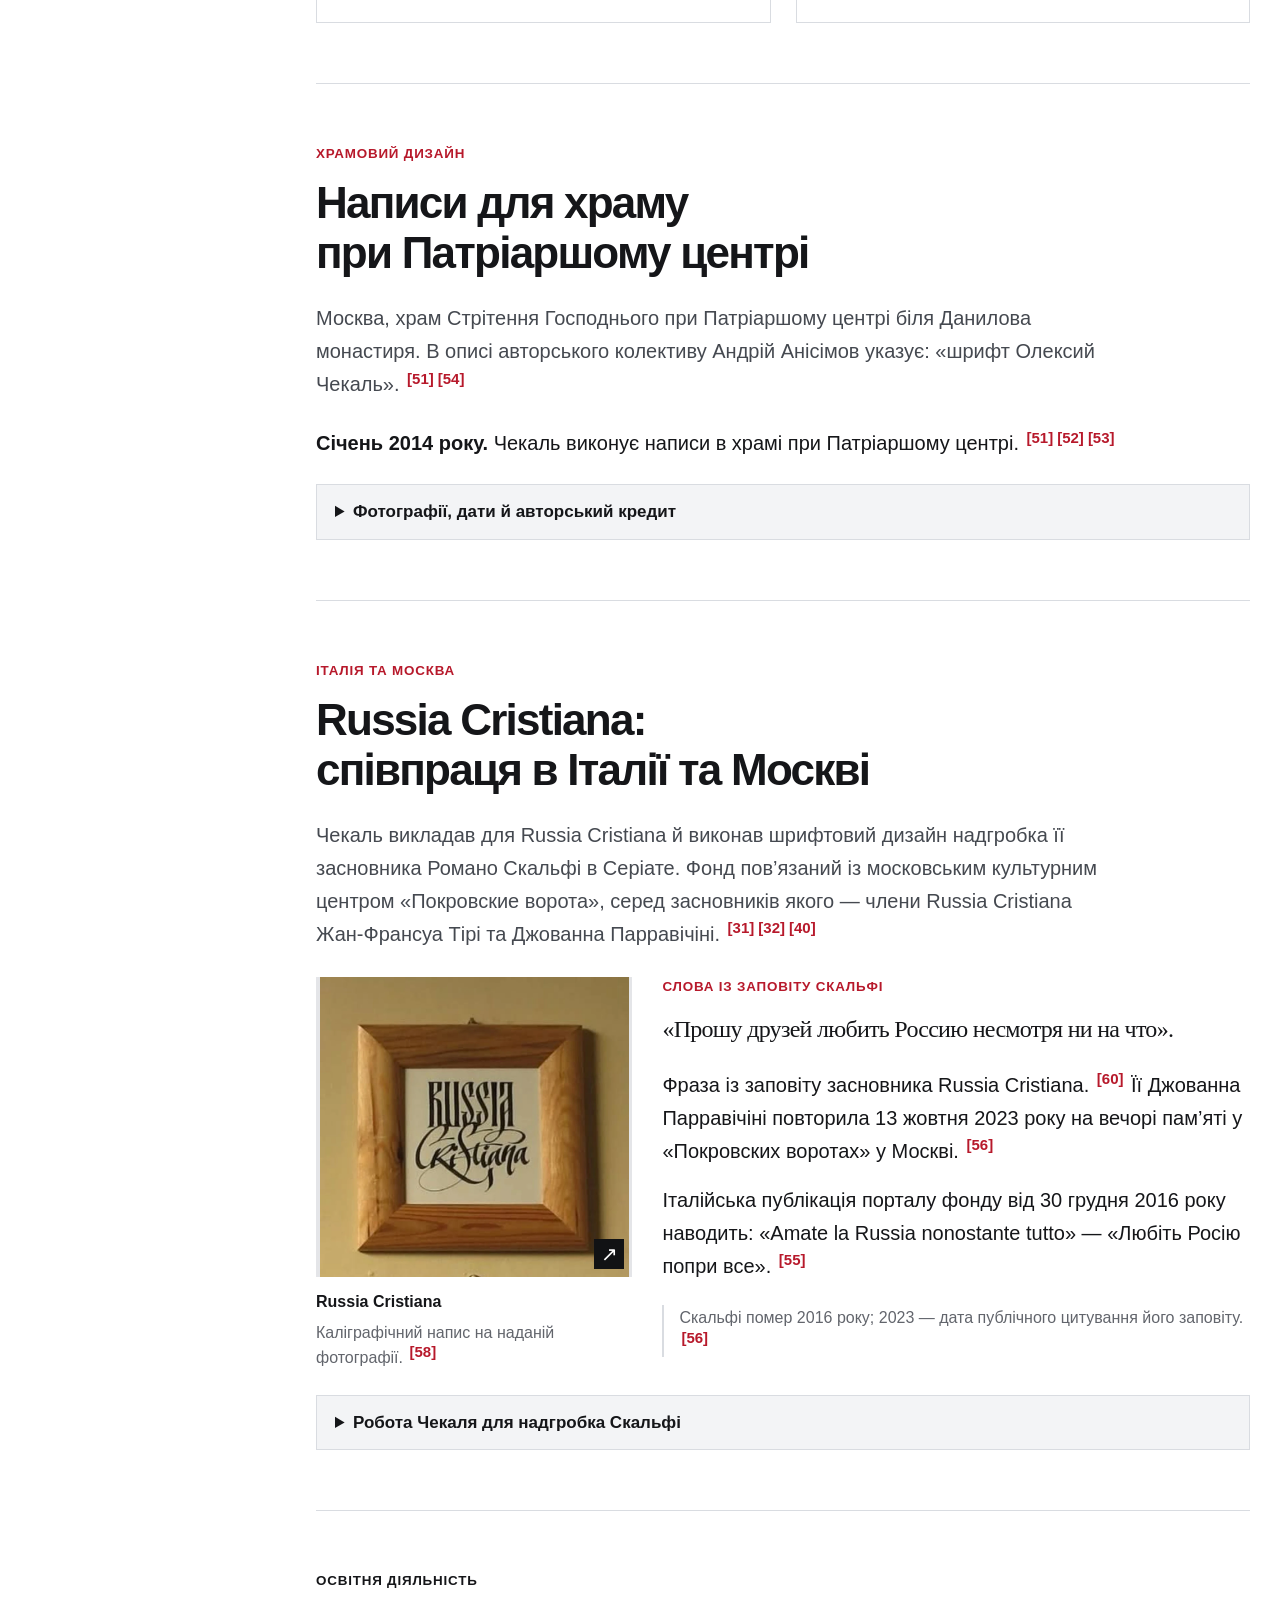
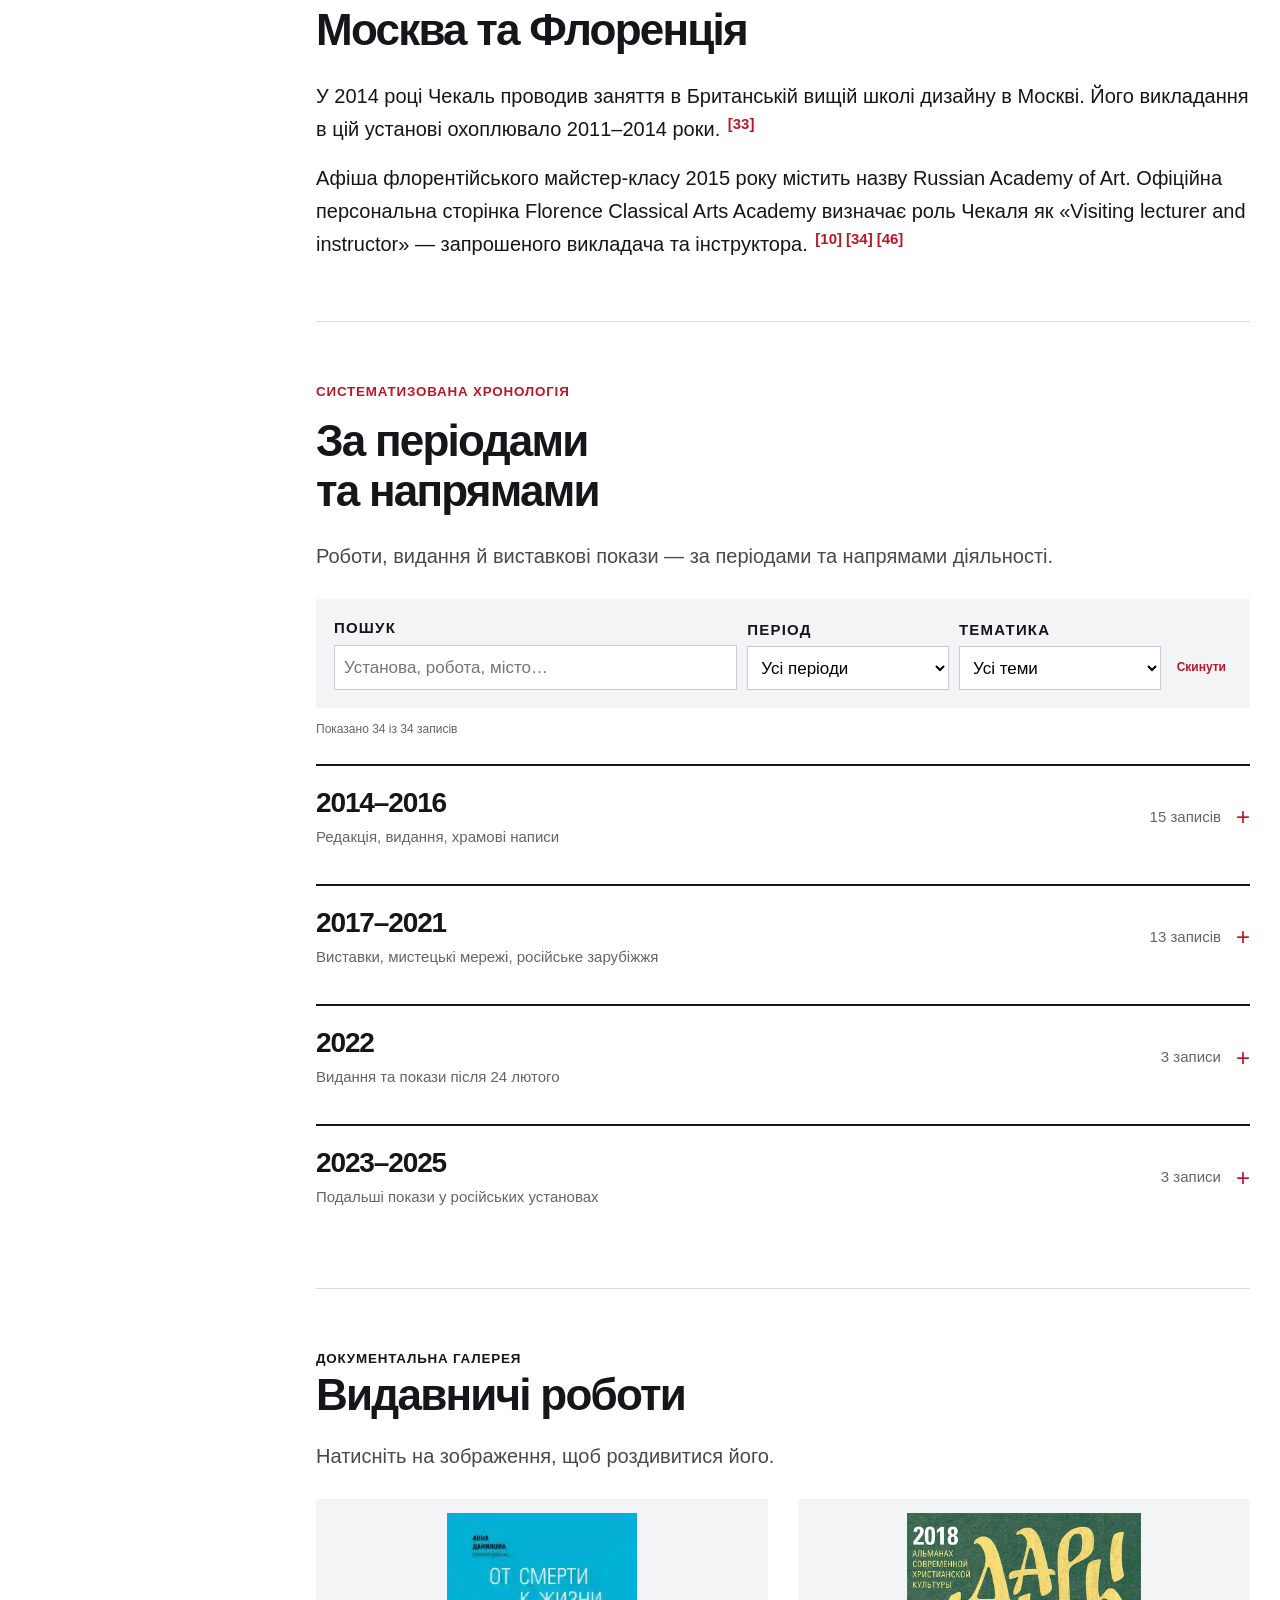
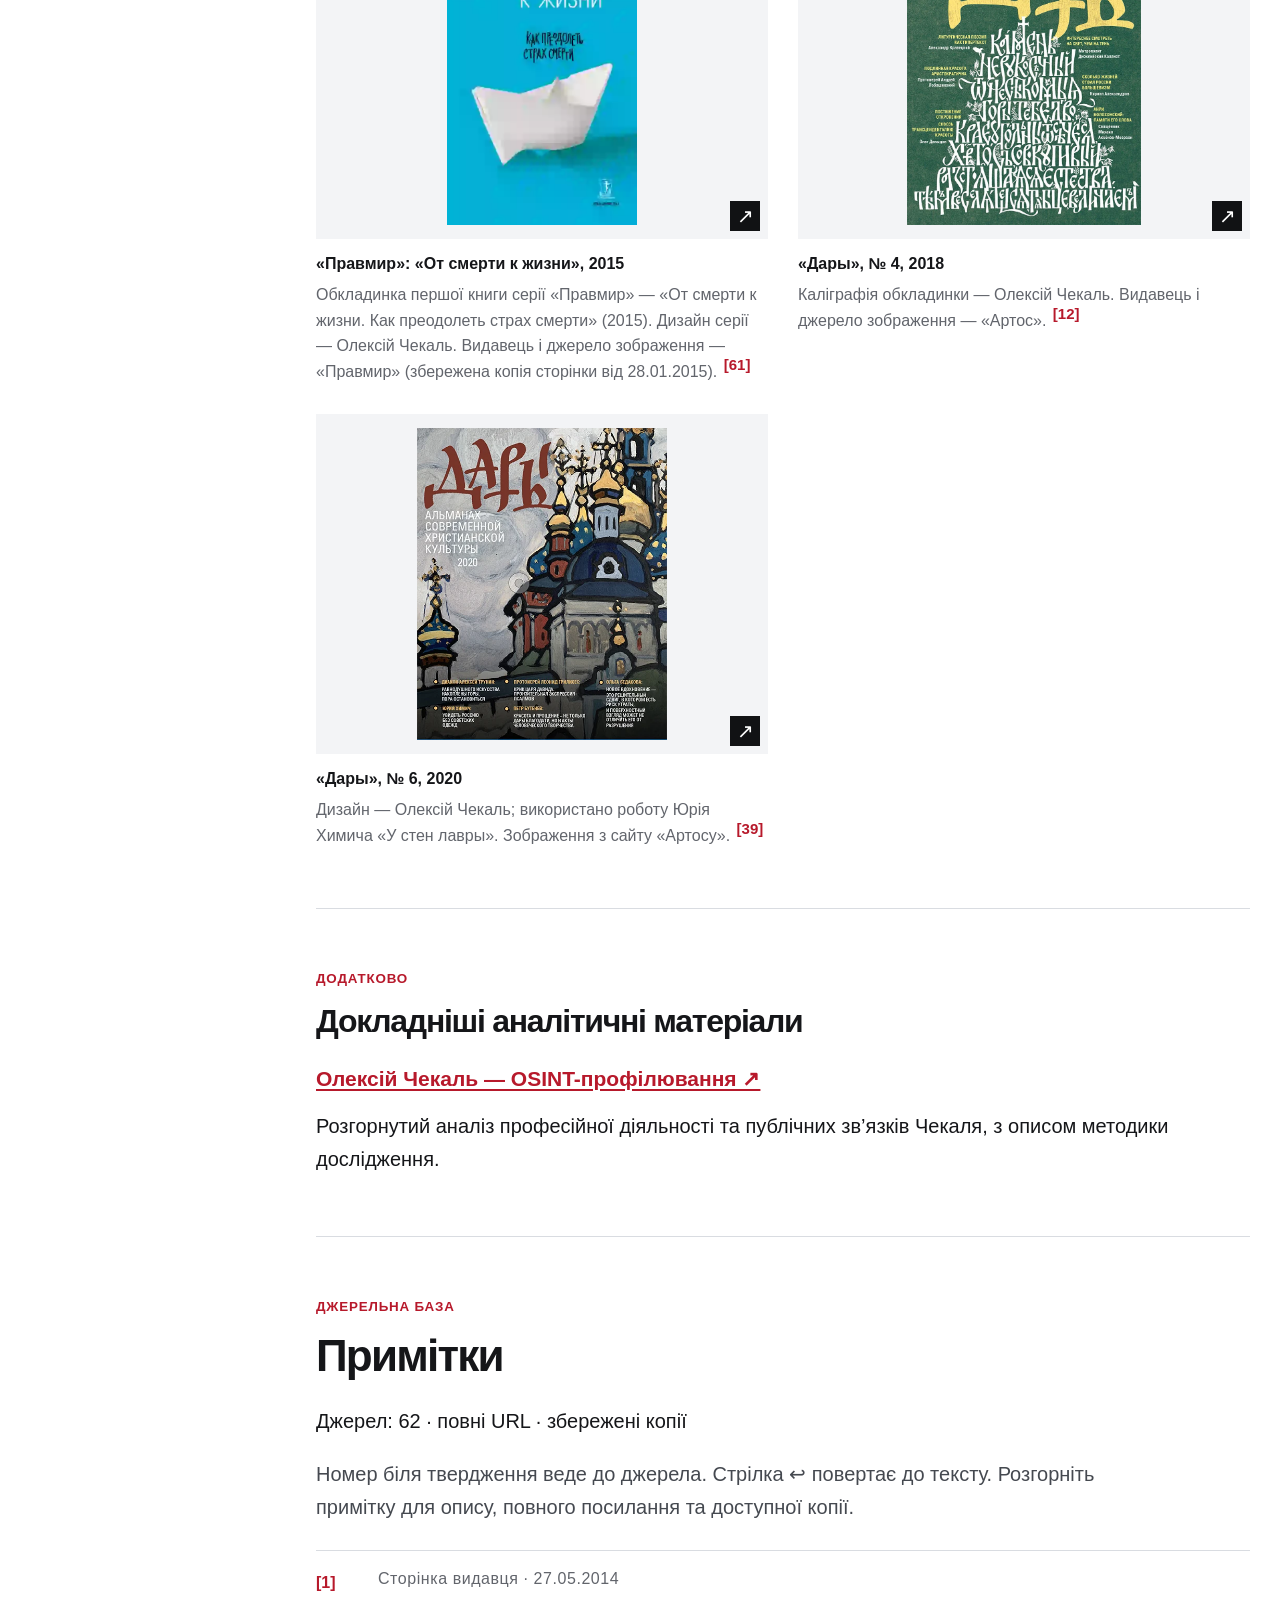
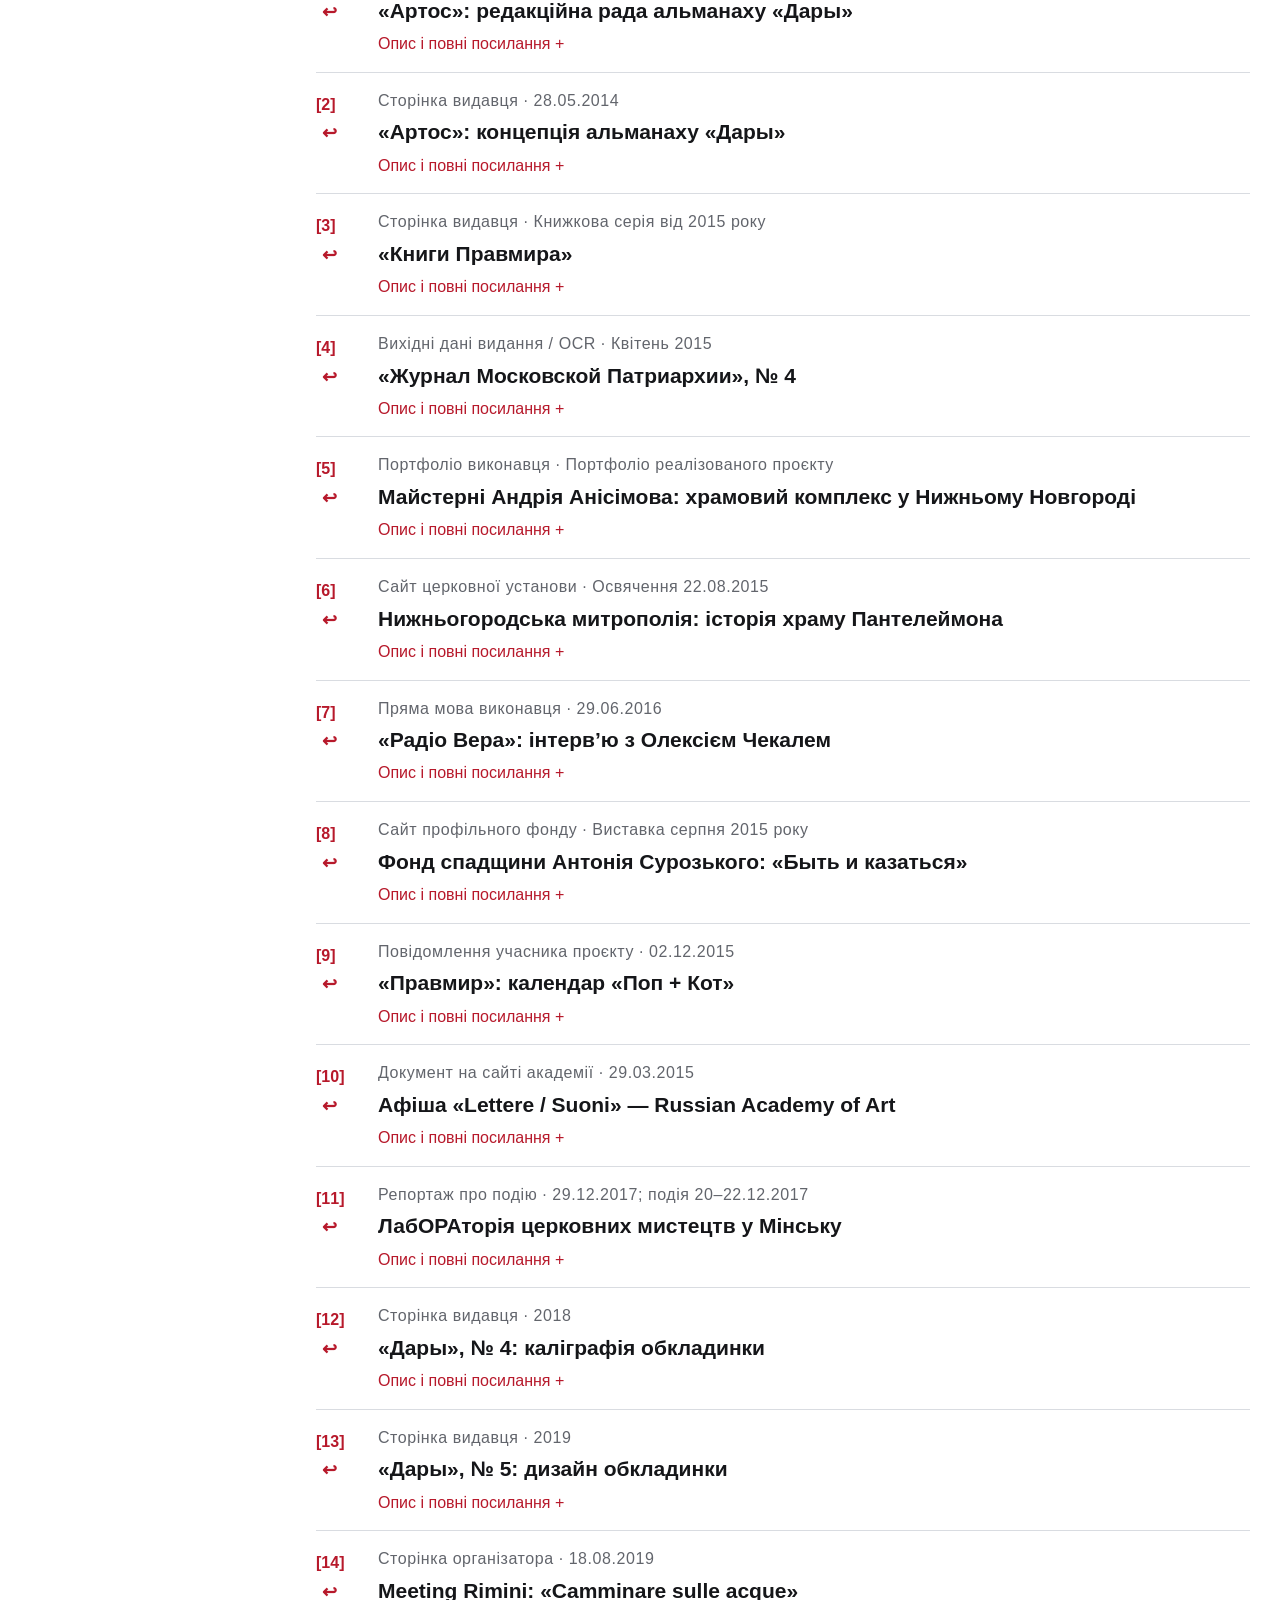
==== commit 85d50b12: "Досьє Чекаля: «Правмир» — джерела 61–62, обкладинка; виправлено JSON - e03: оформлення серії за пові" ====
--- a/chekal_ru/index.html
+++ b/chekal_ru/index.html
@@ -4,7 +4,7 @@
 <body>
 <a href="#overview" class="skip">До короткого огляду</a>
 <header class="topbar"><a class="brand header-name" href="#top" aria-label="Олексій Чекаль — на початок"><img src="assets/chekal-editorial-lettering.webp" width="1500" height="1000" alt="Олексій Чекаль"><span class="sr-only">Документальне досьє</span></a><div class="top-actions"><div class="reading-controls" role="group" aria-label="Розмір тексту"><button id="text-smaller" type="button" aria-label="Зменшити текст">A−</button><button id="text-larger" type="button" aria-label="Збільшити текст">A+</button><output id="text-size-status" class="sr-only" aria-live="polite">Розмір тексту: 20 пікселів</output></div><a class="note-shortcut" href="#sources">Примітки <b>60</b></a><details class="mobile-nav"><summary>Зміст <span>☰</span></summary><nav aria-label="Зміст сторінки"><a href="#overview">Коротко про досьє</a><a href="#context">Суть співпраці</a><a href="#journal">Журнал і промова Кирила</a><a href="#recent">Покази 2022–2025</a><a href="#network">Зв’язки установ</a><a href="#temple">Храмовий дизайн</a><a href="#russia-cristiana">Russia Cristiana</a><a href="#education">Освітня діяльність</a><a href="#chronology">Докладна хронологія</a><a href="#illustrations">Видавничі роботи</a><a href="#related-analysis">Докладніші матеріали</a><a href="#sources">Примітки та джерела</a></nav></details></div></header>
-<div class="layout"><aside class="sidebar"><p class="eyebrow">ЗМІСТ ДОСЬЄ</p><nav aria-label="Розділи"><a href="#overview">Коротко про досьє</a><a href="#context">Суть співпраці</a><a href="#journal">Журнал і промова Кирила</a><a href="#recent">Покази 2022–2025</a><a href="#network">Зв’язки установ</a><a href="#temple">Храмовий дизайн</a><a href="#russia-cristiana">Russia Cristiana</a><a href="#education">Освітня діяльність</a><a href="#chronology">Докладна хронологія</a><a href="#illustrations">Видавничі роботи</a><a href="#related-analysis">Докладніші матеріали</a><a href="#sources">Примітки та джерела</a></nav><p class="sidebar-meta">Події 2014–2025<br>Редакція 29.10.2026</p><button id="print-button" class="outline-button" type="button">Друк / зберегти PDF</button><a class="data-link" href="dossier-data.json" download>Дані досьє ↓</a></aside>
+<div class="layout"><aside class="sidebar"><p class="eyebrow">ЗМІСТ ДОСЬЄ</p><nav aria-label="Розділи"><a href="#overview">Коротко про досьє</a><a href="#context">Суть співпраці</a><a href="#journal">Журнал і промова Кирила</a><a href="#recent">Покази 2022–2025</a><a href="#network">Зв’язки установ</a><a href="#temple">Храмовий дизайн</a><a href="#russia-cristiana">Russia Cristiana</a><a href="#education">Освітня діяльність</a><a href="#chronology">Докладна хронологія</a><a href="#illustrations">Видавничі роботи</a><a href="#related-analysis">Докладніші матеріали</a><a href="#sources">Примітки та джерела</a></nav><p class="sidebar-meta">Події 2014–2025<br>Редакція 24.11.2026</p><button id="print-button" class="outline-button" type="button">Друк / зберегти PDF</button><a class="data-link" href="dossier-data.json" download>Дані досьє ↓</a></aside>
 <main id="top">
 <section class="hero"><div class="hero-line"><span class="eyebrow">ДОСЬЄ / 2014–2025</span><span class="issue-label">ДОКУМЕНТИ · РОБОТИ · ЗВ’ЯЗКИ</span></div><div class="hero-composition"><div class="hero-visuals"><h1><span class="sr-only">Олексій Чекаль</span><img class="name-lettering" src="assets/chekal-editorial-lettering.webp" width="1500" height="1000" alt="" fetchpriority="high"><span class="sr-only">Напис імені — редакційна AI-стилізація. <sup class="refs"><a id="cite-57-1" href="#source-57" role="doc-noteref" aria-label="Примітка 57">[57]</a></sup></span></h1><figure class="hero-photo-figure"><button type="button" class="image-open hero-photo" data-image="assets/moscow-temple-work.webp" data-title="Чекаль за роботою в храмі при Патріаршому центрі" data-caption="Січень 2014 року. Храм Стрітення Господнього при Патріаршому центрі, Москва." aria-label="Збільшити фото Чекаля за роботою в храмі"><img src="assets/moscow-temple-work.webp" width="640" height="480" alt="Олексій Чекаль виконує написи в храмі при Патріаршому центрі в Москві, січень 2014 року" fetchpriority="high"><span class="image-expand">↗</span></button><figcaption>Москва, січень 2014 <sup class="refs"><a id="cite-51-1" href="#source-51" role="doc-noteref" aria-label="Примітка 51">[51]</a><a id="cite-52-1" href="#source-52" role="doc-noteref" aria-label="Примітка 52">[52]</a><a id="cite-53-1" href="#source-53" role="doc-noteref" aria-label="Примітка 53">[53]</a></sup></figcaption></figure></div></div><p class="hero-deck">Співпраця Олексія Чекаля з РПЦ, московськими мистецькими організаціями та структурами російського зарубіжжя у 2014-2025 роках</p><aside class="related-context" aria-label="Ширший контекст"><p class="related-label">ШИРШИЙ КОНТЕКСТ</p><a class="related-title" href="https://nestorvolya.github.io/cases/braschi_rc/" target="_blank" rel="noopener">Russia Cristiana / Франческо Браскі ↗</a><p>Докладніший аналіз культурних, релігійних та інституційних зв’язків між Італією, Росією та Україною.</p></aside></section>
 
@@ -13,8 +13,8 @@
 <section id="context" class="narrative"><div class="section-heading"><p class="eyebrow">ОСНОВНІ НАПРЯМИ ДІЯЛЬНОСТІ</p><h2>Від храмів РПЦ —<br>до представлення російської культури в Європі</h2></div><div class="narrative-flow"><h3>Робота всередині російського церковного середовища</h3><p>Співпраця охоплювала оформлення храмів, видань і мистецьких проєктів. Чекаль працював у колективі Гільдії храмоздателів та з майстернями Андрія Анісімова; виконував храмові написи в Москві, Нижньому Новгороді й Троїцьку. У квітні 2015 року його ім’я стоїть у вихідних даних офіційного «Журналу Московської Патріархії» як автора обкладинки — саме того номера, де Кирило викладає уявлення про Росію як «країну-цивілізацію» з рубежами поза суто географічним поняттям. <sup class="refs"><a id="cite-4-2" href="#source-4" role="doc-noteref" aria-label="Примітка 4">[4]</a><a id="cite-5-1" href="#source-5" role="doc-noteref" aria-label="Примітка 5">[5]</a><a id="cite-7-2" href="#source-7" role="doc-noteref" aria-label="Примітка 7">[7]</a><a id="cite-52-2" href="#source-52" role="doc-noteref" aria-label="Примітка 52">[52]</a><a id="cite-54-1" href="#source-54" role="doc-noteref" aria-label="Примітка 54">[54]</a><a id="cite-59-1" href="#source-59" role="doc-noteref" aria-label="Примітка 59">[59]</a></sup></p><h3>Редакційна участь і спільний публічний текст</h3><p>У московській співдружності християнських художників «Артос» Чекаль був <strong>членом редакційної ради й редакції альманаху «Дары»</strong>, створював обкладинки та виставковий дизайн. Його участь включала також підписання меморандуму «Артосу» 2018 року про Росію та християнську європейську цивілізацію. <sup class="refs"><a id="cite-1-2" href="#source-1" role="doc-noteref" aria-label="Примітка 1">[1]</a><a id="cite-2-1" href="#source-2" role="doc-noteref" aria-label="Примітка 2">[2]</a><a id="cite-12-1" href="#source-12" role="doc-noteref" aria-label="Примітка 12">[12]</a><a id="cite-13-1" href="#source-13" role="doc-noteref" aria-label="Примітка 13">[13]</a><a id="cite-36-1" href="#source-36" role="doc-noteref" aria-label="Примітка 36">[36]</a><a id="cite-39-1" href="#source-39" role="doc-noteref" aria-label="Примітка 39">[39]</a><a id="cite-44-1" href="#source-44" role="doc-noteref" aria-label="Примітка 44">[44]</a></sup></p><div class="memorandum"><p class="eyebrow">МЕМОРАНДУМ «АРТОСУ» / 10.01.2018</p><blockquote lang="ru">«Россия с её верой и культурой – неотъемлемая часть христианской европейской цивилизации».</blockquote><p>Олексій Чекаль — серед підписантів документа. <sup class="refs"><a id="cite-36-2" href="#source-36" role="doc-noteref" aria-label="Примітка 36">[36]</a></sup></p></div><h3>Російська духовна спадщина на європейському майданчику</h3><p>В Італії Чекаль співпрацював із Russia Cristiana та оформлював виставки про Антонія Сурозького й матір Марію для Meeting Rimini у 2015 та 2019 роках. Він також викладав для Russia Cristiana і створив шрифтове оформлення надгробка її засновника Романо Скальфі. Так виставкова й освітня робота представляла російську релігійну та емігрантську спадщину європейській аудиторії. <sup class="refs"><a id="cite-8-1" href="#source-8" role="doc-noteref" aria-label="Примітка 8">[8]</a><a id="cite-14-1" href="#source-14" role="doc-noteref" aria-label="Примітка 14">[14]</a><a id="cite-15-2" href="#source-15" role="doc-noteref" aria-label="Примітка 15">[15]</a><a id="cite-31-1" href="#source-31" role="doc-noteref" aria-label="Примітка 31">[31]</a><a id="cite-40-1" href="#source-40" role="doc-noteref" aria-label="Примітка 40">[40]</a></sup></p><h3>Російське зарубіжжя та мережі «м’якої сили»</h3><p>У 2021 році Будинок російського зарубіжжя ім. О. Солженіцина назвав Чекаля дизайнером пересувної виставки «Ходить по воде». Ця установа прямо визначає просування російської культури за кордоном як напрям своєї міжнародної роботи та співпрацює з фондом «Русский мир», «Россотрудничеством» і мережею Русских домов. Це інституційне середовище, у якому поширювалися оформлені Чекалем культурні проєкти. <sup class="refs"><a id="cite-18-1" href="#source-18" role="doc-noteref" aria-label="Примітка 18">[18]</a><a id="cite-25-1" href="#source-25" role="doc-noteref" aria-label="Примітка 25">[25]</a><a id="cite-26-1" href="#source-26" role="doc-noteref" aria-label="Примітка 26">[26]</a><a id="cite-27-1" href="#source-27" role="doc-noteref" aria-label="Примітка 27">[27]</a><a id="cite-29-1" href="#source-29" role="doc-noteref" aria-label="Примітка 29">[29]</a></sup></p><p>У 2022–2025 роках експозиції з його дизайном показували в Санкт-Петербурзі, Волгограді, Переславлі-Залєському та московському Православному Свято-Тихонівському університеті. Нижче наведено повідомлення організаторів, фотографії, авторські кредити й окрему хронологію цих показів. <sup class="refs"><a id="cite-19-2" href="#source-19" role="doc-noteref" aria-label="Примітка 19">[19]</a><a id="cite-20-2" href="#source-20" role="doc-noteref" aria-label="Примітка 20">[20]</a><a id="cite-22-2" href="#source-22" role="doc-noteref" aria-label="Примітка 22">[22]</a><a id="cite-24-2" href="#source-24" role="doc-noteref" aria-label="Примітка 24">[24]</a><a id="cite-35-1" href="#source-35" role="doc-noteref" aria-label="Примітка 35">[35]</a><a id="cite-41-1" href="#source-41" role="doc-noteref" aria-label="Примітка 41">[41]</a></sup></p></div></section>
 
 <section id="journal" class="journal"><div class="section-heading"><p class="eyebrow">КЛЮЧОВИЙ ДОКУМЕНТ</p><h2>Промова Кирила.<br><span class="accent">Обкладинка Чекаля.</span></h2></div><p class="section-intro">Квітневий номер «Журналу Московської Патріархії» за 2015 рік містить виступ Кирила «Рубежи России не сводятся к географическому понятию». У вихідних даних автором обкладинки вказано Олексія Чекаля. <sup class="refs"><a id="cite-4-3" href="#source-4" role="doc-noteref" aria-label="Примітка 4">[4]</a></sup></p>
-<div class="journal-grid"><div class="journal-cover"><figure class="document-image cover-figure"><button type="button" class="image-open" data-image="assets/jmp-cover.webp" data-title="ЖМП, № 4 / квітень 2015" data-caption="Обкладинка номера, у вихідних даних якого зазначений Чекаль." aria-label="Збільшити: ЖМП, № 4 / квітень 2015"><img src="assets/jmp-cover.webp" width="1000" height="1234" alt="ЖМП, № 4 / квітень 2015" loading="lazy" decoding="async"><span class="image-expand">↗</span></button><figcaption><strong>ЖМП, № 4 / квітень 2015</strong><p>Обкладинка номера, у вихідних даних якого зазначений Чекаль. <sup class="refs"><a id="cite-4-4" href="#source-4" role="doc-noteref" aria-label="Примітка 4">[4]</a></sup></p></figcaption></figure><a class="document-button" href="https://chekal-cultural-dossier.vilnilyudytut.chatgpt.site/documents/jmp-2015-04.pdf" target="_blank" rel="noopener">Відкрити повний журнал <span>PDF · 4,6 МБ ↗</span></a><a class="download-link" href="https://chekal-cultural-dossier.vilnilyudytut.chatgpt.site/documents/jmp-2015-04.pdf" download>Завантажити PDF ↓</a></div><div class="speech"><p class="eyebrow">КИРИЛО / КАЛІНІНГРАД / 14.03.2015 <sup class="refs"><a id="cite-4-5" href="#source-4" role="doc-noteref" aria-label="Примітка 4">[4]</a></sup></p><blockquote lang="ru">«Но рубежи России, как не раз говорилось на нашем соборе, не сводятся лишь к географическому понятию…»</blockquote><p class="quote-source">Друкована с. 17. Скорочення позначене трикрапкою. <sup class="refs"><a id="cite-4-6" href="#source-4" role="doc-noteref" aria-label="Примітка 4">[4]</a></sup></p><blockquote lang="ru">«Это — страна-цивилизация, чьи пределы, миссия и смысл бытия определяются духовными ценностями, идеалами, историческими и культурными памятниками, святынями».</blockquote><p class="quote-source">Кирило про Росію, друкована с. 17. <sup class="refs"><a id="cite-4-7" href="#source-4" role="doc-noteref" aria-label="Примітка 4">[4]</a></sup></p><details class="speech-more"><summary>Фрагмент про Україну</summary><blockquote lang="ru">«Знаем, что и сегодня, если посмотреть на катастрофу, которая происходит на братской Украине, во многом религиозные истоки нынешнего конфликта проявляют себя достаточно ясно».</blockquote><p class="quote-source">Друкована с. 17. <sup class="refs"><a id="cite-4-8" href="#source-4" role="doc-noteref" aria-label="Примітка 4">[4]</a></sup></p></details></div></div>
-<div class="design-quote"><p class="eyebrow">У ТІЙ САМІЙ ПРОМОВІ — ПРО КАЛІНІНГРАДСЬКУ ОБЛАСТЬ</p><blockquote lang="ru">«Необходимо шире использовать традицию нашей национальной архитектуры, русского дизайна для обустройства города и сел региона».</blockquote><p>Кирило, друкована с. 19. <sup class="refs"><a id="cite-4-9" href="#source-4" role="doc-noteref" aria-label="Примітка 4">[4]</a></sup></p></div><div class="credit-band"><div><p class="eyebrow">ВИХІДНІ ДАНІ ЦЬОГО НОМЕРА</p><p class="credit-quote" lang="ru">«Обложка:<br><strong>Алексей Чекаль»</strong></p><p>Авторство у вихідних даних журналу. <sup class="refs"><a id="cite-4-10" href="#source-4" role="doc-noteref" aria-label="Примітка 4">[4]</a></sup></p></div><figure class="document-image credit-figure"><button type="button" class="image-open" data-image="assets/jmp-credit-marked.webp" data-title="Авторство обкладинки" data-caption="Фрагмент вихідних даних із наданої ілюстрації. Червоне обведення — на наданому зображенні." aria-label="Збільшити: Авторство обкладинки"><img src="assets/jmp-credit-marked.webp" width="755" height="1536" alt="Авторство обкладинки" loading="lazy" decoding="async"><span class="image-expand">↗</span></button><figcaption><strong>Авторство обкладинки</strong><p>Фрагмент вихідних даних із наданої ілюстрації. Червоне обведення — на наданому зображенні. <sup class="refs"><a id="cite-4-11" href="#source-4" role="doc-noteref" aria-label="Примітка 4">[4]</a></sup></p></figcaption></figure></div><details class="document-proof"><summary>Звірити цитати зі сторінками журналу</summary><p>Виступ 14 березня 2015 року: друковані сторінки 16–19. Цитати про рубежі й Україну — с. 17 (PDF-сторінка 9); фрагмент про дизайн — с. 19 (PDF-сторінка 10). <sup class="refs"><a id="cite-4-12" href="#source-4" role="doc-noteref" aria-label="Примітка 4">[4]</a></sup></p><figure class="document-image "><button type="button" class="image-open" data-image="assets/jmp-speech-spread.webp" data-title="Друковані сторінки 16–17" data-caption="Виступ Кирила; цитовані фрагменти розташовані на правій сторінці." aria-label="Збільшити: Друковані сторінки 16–17"><img src="assets/jmp-speech-spread.webp" width="2200" height="1369" alt="Друковані сторінки 16–17" loading="lazy" decoding="async"><span class="image-expand">↗</span></button><figcaption><strong>Друковані сторінки 16–17</strong><p>Виступ Кирила; цитовані фрагменти розташовані на правій сторінці. <sup class="refs"><a id="cite-4-13" href="#source-4" role="doc-noteref" aria-label="Примітка 4">[4]</a></sup></p></figcaption></figure><figure class="document-image "><button type="button" class="image-open" data-image="assets/jmp-design-spread.webp" data-title="Друковані сторінки 18–19" data-caption="Фрагмент про російський дизайн — на правій сторінці; початок абзацу про архітектурно-культурний ландшафт — унизу лівої." aria-label="Збільшити: Друковані сторінки 18–19"><img src="assets/jmp-design-spread.webp" width="2200" height="1369" alt="Друковані сторінки 18–19" loading="lazy" decoding="async"><span class="image-expand">↗</span></button><figcaption><strong>Друковані сторінки 18–19</strong><p>Фрагмент про російський дизайн — на правій сторінці; початок абзацу про архітектурно-культурний ландшафт — унизу лівої. <sup class="refs"><a id="cite-4-14" href="#source-4" role="doc-noteref" aria-label="Примітка 4">[4]</a></sup></p></figcaption></figure><figure class="document-image "><button type="button" class="image-open" data-image="assets/jmp-masthead.webp" data-title="Редакційна колонка номера" data-caption="Повна PDF-сторінка 4 із рядком про авторство обкладинки." aria-label="Збільшити: Редакційна колонка номера"><img src="assets/jmp-masthead.webp" width="1700" height="1058" alt="Редакційна колонка номера" loading="lazy" decoding="async"><span class="image-expand">↗</span></button><figcaption><strong>Редакційна колонка номера</strong><p>Повна PDF-сторінка 4 із рядком про авторство обкладинки. <sup class="refs"><a id="cite-4-15" href="#source-4" role="doc-noteref" aria-label="Примітка 4">[4]</a></sup></p></figcaption></figure><a href="https://chekal-cultural-dossier.vilnilyudytut.chatgpt.site/documents/jmp-2015-04.pdf#page=9" target="_blank" rel="noopener">Відкрити розворот у PDF ↗</a></details></section>
+<div class="journal-grid"><div class="journal-cover"><figure class="document-image cover-figure"><button type="button" class="image-open" data-image="assets/jmp-cover.webp" data-title="ЖМП, № 4 / квітень 2015" data-caption="Обкладинка номера, у вихідних даних якого зазначений Чекаль." aria-label="Збільшити: ЖМП, № 4 / квітень 2015"><img src="assets/jmp-cover.webp" width="1000" height="1234" alt="ЖМП, № 4 / квітень 2015" loading="lazy" decoding="async"><span class="image-expand">↗</span></button><figcaption><strong>ЖМП, № 4 / квітень 2015</strong><p>Обкладинка номера, у вихідних даних якого зазначений Чекаль. <sup class="refs"><a id="cite-4-4" href="#source-4" role="doc-noteref" aria-label="Примітка 4">[4]</a></sup></p></figcaption></figure><a class="document-button" href="documents/jmp-2015-04.pdf" target="_blank" rel="noopener">Відкрити повний журнал <span>PDF · 4,6 МБ ↗</span></a><a class="download-link" href="documents/jmp-2015-04.pdf" download>Завантажити PDF ↓</a></div><div class="speech"><p class="eyebrow">КИРИЛО / КАЛІНІНГРАД / 14.03.2015 <sup class="refs"><a id="cite-4-5" href="#source-4" role="doc-noteref" aria-label="Примітка 4">[4]</a></sup></p><blockquote lang="ru">«Но рубежи России, как не раз говорилось на нашем соборе, не сводятся лишь к географическому понятию…»</blockquote><p class="quote-source">Друкована с. 17. Скорочення позначене трикрапкою. <sup class="refs"><a id="cite-4-6" href="#source-4" role="doc-noteref" aria-label="Примітка 4">[4]</a></sup></p><blockquote lang="ru">«Это — страна-цивилизация, чьи пределы, миссия и смысл бытия определяются духовными ценностями, идеалами, историческими и культурными памятниками, святынями».</blockquote><p class="quote-source">Кирило про Росію, друкована с. 17. <sup class="refs"><a id="cite-4-7" href="#source-4" role="doc-noteref" aria-label="Примітка 4">[4]</a></sup></p><details class="speech-more"><summary>Фрагмент про Україну</summary><blockquote lang="ru">«Знаем, что и сегодня, если посмотреть на катастрофу, которая происходит на братской Украине, во многом религиозные истоки нынешнего конфликта проявляют себя достаточно ясно».</blockquote><p class="quote-source">Друкована с. 17. <sup class="refs"><a id="cite-4-8" href="#source-4" role="doc-noteref" aria-label="Примітка 4">[4]</a></sup></p></details></div></div>
+<div class="design-quote"><p class="eyebrow">У ТІЙ САМІЙ ПРОМОВІ — ПРО КАЛІНІНГРАДСЬКУ ОБЛАСТЬ</p><blockquote lang="ru">«Необходимо шире использовать традицию нашей национальной архитектуры, русского дизайна для обустройства города и сел региона».</blockquote><p>Кирило, друкована с. 19. <sup class="refs"><a id="cite-4-9" href="#source-4" role="doc-noteref" aria-label="Примітка 4">[4]</a></sup></p></div><div class="credit-band"><div><p class="eyebrow">ВИХІДНІ ДАНІ ЦЬОГО НОМЕРА</p><p class="credit-quote" lang="ru">«Обложка:<br><strong>Алексей Чекаль»</strong></p><p>Авторство у вихідних даних журналу. <sup class="refs"><a id="cite-4-10" href="#source-4" role="doc-noteref" aria-label="Примітка 4">[4]</a></sup></p></div><figure class="document-image credit-figure"><button type="button" class="image-open" data-image="assets/jmp-credit-marked.webp" data-title="Авторство обкладинки" data-caption="Фрагмент вихідних даних із наданої ілюстрації. Червоне обведення — на наданому зображенні." aria-label="Збільшити: Авторство обкладинки"><img src="assets/jmp-credit-marked.webp" width="755" height="1536" alt="Авторство обкладинки" loading="lazy" decoding="async"><span class="image-expand">↗</span></button><figcaption><strong>Авторство обкладинки</strong><p>Фрагмент вихідних даних із наданої ілюстрації. Червоне обведення — на наданому зображенні. <sup class="refs"><a id="cite-4-11" href="#source-4" role="doc-noteref" aria-label="Примітка 4">[4]</a></sup></p></figcaption></figure></div><details class="document-proof"><summary>Звірити цитати зі сторінками журналу</summary><p>Виступ 14 березня 2015 року: друковані сторінки 16–19. Цитати про рубежі й Україну — с. 17 (PDF-сторінка 9); фрагмент про дизайн — с. 19 (PDF-сторінка 10). <sup class="refs"><a id="cite-4-12" href="#source-4" role="doc-noteref" aria-label="Примітка 4">[4]</a></sup></p><figure class="document-image "><button type="button" class="image-open" data-image="assets/jmp-speech-spread.webp" data-title="Друковані сторінки 16–17" data-caption="Виступ Кирила; цитовані фрагменти розташовані на правій сторінці." aria-label="Збільшити: Друковані сторінки 16–17"><img src="assets/jmp-speech-spread.webp" width="2200" height="1369" alt="Друковані сторінки 16–17" loading="lazy" decoding="async"><span class="image-expand">↗</span></button><figcaption><strong>Друковані сторінки 16–17</strong><p>Виступ Кирила; цитовані фрагменти розташовані на правій сторінці. <sup class="refs"><a id="cite-4-13" href="#source-4" role="doc-noteref" aria-label="Примітка 4">[4]</a></sup></p></figcaption></figure><figure class="document-image "><button type="button" class="image-open" data-image="assets/jmp-design-spread.webp" data-title="Друковані сторінки 18–19" data-caption="Фрагмент про російський дизайн — на правій сторінці; початок абзацу про архітектурно-культурний ландшафт — унизу лівої." aria-label="Збільшити: Друковані сторінки 18–19"><img src="assets/jmp-design-spread.webp" width="2200" height="1369" alt="Друковані сторінки 18–19" loading="lazy" decoding="async"><span class="image-expand">↗</span></button><figcaption><strong>Друковані сторінки 18–19</strong><p>Фрагмент про російський дизайн — на правій сторінці; початок абзацу про архітектурно-культурний ландшафт — унизу лівої. <sup class="refs"><a id="cite-4-14" href="#source-4" role="doc-noteref" aria-label="Примітка 4">[4]</a></sup></p></figcaption></figure><figure class="document-image "><button type="button" class="image-open" data-image="assets/jmp-masthead.webp" data-title="Редакційна колонка номера" data-caption="Повна PDF-сторінка 4 із рядком про авторство обкладинки." aria-label="Збільшити: Редакційна колонка номера"><img src="assets/jmp-masthead.webp" width="1700" height="1058" alt="Редакційна колонка номера" loading="lazy" decoding="async"><span class="image-expand">↗</span></button><figcaption><strong>Редакційна колонка номера</strong><p>Повна PDF-сторінка 4 із рядком про авторство обкладинки. <sup class="refs"><a id="cite-4-15" href="#source-4" role="doc-noteref" aria-label="Примітка 4">[4]</a></sup></p></figcaption></figure><a href="documents/jmp-2015-04.pdf#page=9" target="_blank" rel="noopener">Відкрити розворот у PDF ↗</a></details></section>
 
 <section id="recent" class="recent"><div class="section-heading"><p class="eyebrow">ПІСЛЯ ПОЧАТКУ ПОВНОМАСШТАБНОЇ ВІЙНИ</p><h2>Видання та покази<br><span class="accent">2022–2025</span></h2></div><p class="section-intro">Експозиції про Антонія Сурозького й матір Марію, створені за участю Чекаля для Ріміні у 2015 та 2019 роках, надалі демонстрували в російських церковних і культурних установах. <sup class="refs"><a id="cite-8-2" href="#source-8" role="doc-noteref" aria-label="Примітка 8">[8]</a><a id="cite-14-2" href="#source-14" role="doc-noteref" aria-label="Примітка 14">[14]</a><a id="cite-15-3" href="#source-15" role="doc-noteref" aria-label="Примітка 15">[15]</a><a id="cite-18-2" href="#source-18" role="doc-noteref" aria-label="Примітка 18">[18]</a></sup></p><article class="recent-entry"><div class="recent-date">30 березня — 24 квітня 2022</div><div><h3>«Ходить по воде» у Феодоровському соборі</h3><p>Виставка Будинку російського зарубіжжя «Ходить по воде», дизайнером якої є Чекаль, відкрилася 30 березня 2022 року у Феодоровському соборі РПЦ в Санкт-Петербурзі. <sup class="refs"><a id="cite-19-3" href="#source-19" role="doc-noteref" aria-label="Примітка 19">[19]</a></sup></p><a class="figure-event" href="#e17">Запис у хронології →</a></div></article><article class="recent-entry"><div class="recent-date">27 квітня 2022</div><div><h3>«Покровские ворота»: біографія Антонія Сурозького</h3><p>Книгу Авріл Пайман «Митрополит Антоний Сурожский. Жизнь» («Медленные книги», 2022) з обкладинкою Чекаля презентували 27 квітня в московському центрі «Покровские ворота». Чекаль у презентації участі не брав. <sup class="refs"><a id="cite-21-2" href="#source-21" role="doc-noteref" aria-label="Примітка 21">[21]</a></sup></p><a class="figure-event" href="#e18">Запис у хронології →</a></div></article><article class="recent-entry"><div class="recent-date">Травень–червень 2022</div><div><h3>«Ходить по воде» в обласній бібліотеці</h3><p>Пересувну виставку «Ходить по воде» з дизайном Чекаля показували у Волгоградській обласній універсальній науковій бібліотеці ім. М. Горького. Програма включала екскурсії для парафіян і кінопоказ. <sup class="refs"><a id="cite-19-4" href="#source-19" role="doc-noteref" aria-label="Примітка 19">[19]</a><a id="cite-20-3" href="#source-20" role="doc-noteref" aria-label="Примітка 20">[20]</a></sup></p><a class="figure-event" href="#e19">Запис у хронології →</a></div></article><article class="recent-entry"><div class="recent-date">Серпень 2023</div><div><h3>Свято-Троїцький Данилів монастир: виставка про Антонія</h3><p>Пересувну виставку «Жизнь для меня — Христос» про Антонія Сурозького, стенди якої оформив Чекаль, показували у Свято-Троїцькому Даниловому монастирі. Відеозапис відкриття Переславської єпархії датований 21 серпня 2023 року. <sup class="refs"><a id="cite-35-2" href="#source-35" role="doc-noteref" aria-label="Примітка 35">[35]</a><a id="cite-41-2" href="#source-41" role="doc-noteref" aria-label="Примітка 41">[41]</a></sup></p><a class="figure-event" href="#e32">Запис у хронології →</a></div></article><article class="recent-entry"><div class="recent-date">Жовтень 2023</div><div><h3>ПСТГУ: «Жизнь для меня — Христос»</h3><p>У ПСТГУ виставку «Жизнь для меня — Христос» представили в межах фестивалю «Место встречи». Це розвиток проєкту про Антонія Сурозького, створеного за участю Чекаля для Ріміні 2015 року. <sup class="refs"><a id="cite-8-3" href="#source-8" role="doc-noteref" aria-label="Примітка 8">[8]</a><a id="cite-22-3" href="#source-22" role="doc-noteref" aria-label="Примітка 22">[22]</a></sup></p><a class="figure-event" href="#e20">Запис у хронології →</a></div></article><article class="recent-entry"><div class="recent-date">31 березня — 12 квітня 2025</div><div><h3>ПСТГУ: «Ходить по воде»</h3><p>Пересувну виставку Будинку російського зарубіжжя «Ходить по воде» з дизайном Чекаля показували в ПСТГУ за підтримки Департаменту культури Москви. Відбулися супровідні круглі столи. <sup class="refs"><a id="cite-18-3" href="#source-18" role="doc-noteref" aria-label="Примітка 18">[18]</a><a id="cite-23-1" href="#source-23" role="doc-noteref" aria-label="Примітка 23">[23]</a><a id="cite-24-3" href="#source-24" role="doc-noteref" aria-label="Примітка 24">[24]</a><a id="cite-48-1" href="#source-48" role="doc-noteref" aria-label="Примітка 48">[48]</a></sup></p><a class="figure-event" href="#e21">Запис у хронології →</a></div></article><figure class="document-image wide-figure"><button type="button" class="image-open" data-image="assets/exhibition-2022.webp" data-title="Феодоровський собор, Санкт-Петербург, 2022" data-caption="Фотозвіт про виставку «Ходить по воде». Авторство дизайну зазначене в повідомленні духовної академії." aria-label="Збільшити: Феодоровський собор, Санкт-Петербург, 2022"><img src="assets/exhibition-2022.webp" width="1200" height="800" alt="Феодоровський собор, Санкт-Петербург, 2022" loading="lazy" decoding="async"><span class="image-expand">↗</span></button><figcaption><strong>Феодоровський собор, Санкт-Петербург, 2022</strong><p>Фотозвіт про виставку «Ходить по воде». Авторство дизайну зазначене в повідомленні духовної академії. <sup class="refs"><a id="cite-19-5" href="#source-19" role="doc-noteref" aria-label="Примітка 19">[19]</a><a id="cite-50-1" href="#source-50" role="doc-noteref" aria-label="Примітка 50">[50]</a></sup></p></figcaption></figure><button id="after-2022" class="outline-button" type="button">Ці записи у повній хронології →</button></section>
 
@@ -26,13 +26,13 @@
 
 <section id="education" class="reference-note"><p class="eyebrow">ОСВІТНЯ ДІЯЛЬНІСТЬ</p><h2>Москва та Флоренція</h2><p>У 2014 році Чекаль проводив заняття в Британській вищій школі дизайну в Москві. Його викладання в цій установі охоплювало 2011–2014 роки. <sup class="refs"><a id="cite-33-1" href="#source-33" role="doc-noteref" aria-label="Примітка 33">[33]</a></sup></p><p>Афіша флорентійського майстер-класу 2015 року містить назву Russian Academy of Art. Офіційна персональна сторінка Florence Classical Arts Academy визначає роль Чекаля як «Visiting lecturer and instructor» — запрошеного викладача та інструктора. <sup class="refs"><a id="cite-10-1" href="#source-10" role="doc-noteref" aria-label="Примітка 10">[10]</a><a id="cite-34-1" href="#source-34" role="doc-noteref" aria-label="Примітка 34">[34]</a><a id="cite-46-1" href="#source-46" role="doc-noteref" aria-label="Примітка 46">[46]</a></sup></p></section>
 
-<section id="chronology" class="chronology"><div class="section-heading"><p class="eyebrow">СИСТЕМАТИЗОВАНА ХРОНОЛОГІЯ</p><h2>За періодами<br>та напрямами</h2></div><p class="section-intro">Роботи, видання й виставкові покази — за періодами та напрямами діяльності.</p><div class="filters"><label class="search-field"><span>Пошук</span><input id="search" type="search" placeholder="Установа, робота, місто…" autocomplete="off"></label><label><span>Період</span><select id="period-filter"><option value="all">Усі періоди</option><option value="2014–2016">2014–2016</option><option value="2017–2021">2017–2021</option><option value="2022">2022</option><option value="2023–2025">2023–2025</option><option value="after">Після 24.02.2022</option></select></label><label><span>Тематика</span><select id="topic-filter"><option value="all">Усі теми</option><option>Мистецькі мережі</option><option>Храми</option><option>Виставки</option><option>Видавництва</option><option>Освіта</option></select></label><button id="reset" class="reset" type="button">Скинути</button></div><p id="result-count" class="filter-status" aria-live="polite"></p><p id="no-results" hidden>Записів за цими умовами немає.</p><details class="period" id="period-1" data-period="2014–2016" ><summary class="period-heading"><span class="period-title">2014–2016<small>Редакція, видання, храмові написи</small></span><span class="period-count">15 записів</span><span class="period-arrow">+</span></summary><div class="period-body"><div class="topic-group"><h3 class="topic-heading">Мистецькі мережі</h3><article class="event" id="e24" data-period="2014–2016" data-topic="Мистецькі мережі" data-after="false"><div class="event-meta"><time>30 вересня — 4 жовтня 2015</time><span>Монреале, Італія</span></div><h4>XXI ЛабОРАторія церковних мистецтв</h4><p class="role">Доповідь про власні каліграфічні й дизайнерські роботи</p><p>Звіт «Артосу» прямо називає Чекаля доповідачем. Організатори — Il Baglio, Imago Unitatis та співдружність «Артос». На тому самому форумі представили проєкт відновлення Десятинної церкви в Києві. <sup class="refs"><a id="cite-37-1" href="#source-37" role="doc-noteref" aria-label="Примітка 37">[37]</a></sup></p></article></div><div class="topic-group"><h3 class="topic-heading">Храми</h3><article class="event" id="e34" data-period="2014–2016" data-topic="Храми" data-after="false"><div class="event-meta"><time>Січень 2014</time><span>Москва</span></div><h4>Храм Стрітення при Патріаршому центрі</h4><p class="role">Каліграфічні написи у храмі</p><p>Чекаль виконував написи в храмі Стрітення Господнього при Патріаршому центрі біля Данилова монастиря в Москві. Андрій Анісімов назвав його автором шрифту в описі авторського колективу храму. <sup class="refs"><a id="cite-51-5" href="#source-51" role="doc-noteref" aria-label="Примітка 51">[51]</a><a id="cite-52-5" href="#source-52" role="doc-noteref" aria-label="Примітка 52">[52]</a><a id="cite-53-4" href="#source-53" role="doc-noteref" aria-label="Примітка 53">[53]</a><a id="cite-54-5" href="#source-54" role="doc-noteref" aria-label="Примітка 54">[54]</a></sup></p></article><article class="event" id="e06" data-period="2014–2016" data-topic="Храми" data-after="false"><div class="event-meta"><time>2015</time><span>Нижній Новгород</span></div><h4>Храм великомученика Пантелеймона</h4><p class="role">Шрифтові композиції та храмові написи</p><p>Чекаль виконав шрифтові композиції й настінні тексти храму, розробив шрифт для кам’яного фриза із Символом віри. Працював у колективі майстерень Андрія Анісімова. Храм освячено 22 серпня 2015 року. <sup class="refs"><a id="cite-5-3" href="#source-5" role="doc-noteref" aria-label="Примітка 5">[5]</a><a id="cite-6-1" href="#source-6" role="doc-noteref" aria-label="Примітка 6">[6]</a><a id="cite-7-4" href="#source-7" role="doc-noteref" aria-label="Примітка 7">[7]</a><a id="cite-59-2" href="#source-59" role="doc-noteref" aria-label="Примітка 59">[59]</a></sup></p></article><article class="event" id="e25" data-period="2014–2016" data-topic="Храми" data-after="false"><div class="event-meta"><time>Портфоліо від 3 січня 2016</time><span>Київ</span></div><h4>Десятинний монастир Різдва Пресвятої Богородиці</h4><p class="role">Молитовні написи та каліграфічна композиція</p><p>Власне портфоліо Чекаля містить молитву над келією настоятеля та каліграфію над каміном у Десятинному монастирі. Архівна стаття відносить об’єкт до УПЦ МП. <sup class="refs"><a id="cite-38-1" href="#source-38" role="doc-noteref" aria-label="Примітка 38">[38]</a><a id="cite-35-4" href="#source-35" role="doc-noteref" aria-label="Примітка 35">[35]</a></sup></p></article><article class="event" id="e10" data-period="2014–2016" data-topic="Храми" data-after="false"><div class="event-meta"><time>29 червня 2016</time><span>Троїцьк, Росія</span></div><h4>Храм Тихвінської ікони Божої Матері</h4><p class="role">Настінні написи</p><p>Чекаль працював над написами у Тихвінському храмі Троїцька; про завершену роботу розповів в інтерв’ю 29 червня 2016 року. <sup class="refs"><a id="cite-7-5" href="#source-7" role="doc-noteref" aria-label="Примітка 7">[7]</a></sup></p></article></div><div class="topic-group"><h3 class="topic-heading">Виставки</h3><article class="event" id="e22" data-period="2014–2016" data-topic="Виставки" data-after="false"><div class="event-meta"><time>2014–2019</time><span>Росія та Італія</span></div><h4>«Світло в темряві світить»: пересувні версії</h4><p class="role">Дизайн мобільних експозицій</p><p>Чекаль підготував російсько- й англомовні пересувні версії виставки про переслідування РПЦ. Виставку показували в Кемерові (2014), Новосибірську (2016, 2019) та містах Італії. <sup class="refs"><a id="cite-35-5" href="#source-35" role="doc-noteref" aria-label="Примітка 35">[35]</a><a id="cite-45-1" href="#source-45" role="doc-noteref" aria-label="Примітка 45">[45]</a></sup></p></article><article class="event" id="e23" data-period="2014–2016" data-topic="Виставки" data-after="false"><div class="event-meta"><time>2015–2019</time><span>Москва, Перм, Александровська слобода</span></div><h4>Виставкові роботи для «Артосу»</h4><p class="role">Плакати, експозиційні рішення та каталоги</p><p>Виставкові роботи для московської співдружності християнських художників «Артос»: «Современные иконописцы России» (2015–2016), «Светолитие» (2015), «Нежная кисть» (2016–2017). <sup class="refs"><a id="cite-35-6" href="#source-35" role="doc-noteref" aria-label="Примітка 35">[35]</a><a id="cite-44-2" href="#source-44" role="doc-noteref" aria-label="Примітка 44">[44]</a></sup></p></article><article class="event" id="e07" data-period="2014–2016" data-topic="Виставки" data-after="false"><div class="event-meta"><time>Серпень 2015</time><span>Ріміні, Італія</span></div><h4>Виставка про Антонія Сурозького</h4><p class="role">Створення виставки разом з Олександром Філоненком</p><p>Чекаль та Олександр Філоненко — автори виставки про митрополита Антонія Сурозького на фестивалі Meeting Rimini в Італії. <sup class="refs"><a id="cite-8-4" href="#source-8" role="doc-noteref" aria-label="Примітка 8">[8]</a></sup></p></article></div><div class="topic-group"><h3 class="topic-heading">Видавництва</h3><article class="event" id="e02" data-period="2014–2016" data-topic="Видавництва" data-after="false"><div class="event-meta"><time>27–28 травня 2014</time><span>Москва</span></div><h4>Московська співдружність «Артос»: редрада «Дары»</h4><p class="role">Член редакційної ради й редакції; дизайнер обкладинок</p><p>Чекаль входив до редакційної ради й редакції альманаху сучасної християнської культури «Дары», видавничого проєкту московської співдружності християнських художників «Артос». Працював над обкладинками альманаху. <sup class="refs"><a id="cite-1-4" href="#source-1" role="doc-noteref" aria-label="Примітка 1">[1]</a><a id="cite-2-2" href="#source-2" role="doc-noteref" aria-label="Примітка 2">[2]</a><a id="cite-12-3" href="#source-12" role="doc-noteref" aria-label="Примітка 12">[12]</a><a id="cite-13-3" href="#source-13" role="doc-noteref" aria-label="Примітка 13">[13]</a><a id="cite-39-2" href="#source-39" role="doc-noteref" aria-label="Примітка 39">[39]</a></sup></p></article><article class="event" id="e03" data-period="2014–2016" data-topic="Видавництва" data-after="false"><div class="event-meta"><time>2015</time><span>Москва</span></div><h4>Книжкова серія видавництва «Правмир»</h4><p class="role">Дизайн серії та обкладинок</p><p>Чекаль розробив обкладинки книжкової серії московського видавництва «Правмир», перші книги якого вийшли 2015 року. <sup class="refs"><a id="cite-3-1" href="#source-3" role="doc-noteref" aria-label="Примітка 3">[3]</a></sup></p></article><article class="event" id="e05" data-period="2014–2016" data-topic="Видавництва" data-after="false"><div class="event-meta"><time>Квітень 2015</time><span>Москва</span></div><h4>«Журнал Московской Патриархии», № 4</h4><p class="role">Обкладинка офіційного видання РПЦ</p><p>У вихідних даних квітневого номера зазначено «Обложка: Алексей Чекаль». На друкованих сторінках 16–19 опублікований виступ Кирила «Рубежи России не сводятся к географическому понятию», виголошений у Калінінграді 14 березня 2015 року. <sup class="refs"><a id="cite-4-18" href="#source-4" role="doc-noteref" aria-label="Примітка 4">[4]</a></sup></p><blockquote>Обложка: Алексей Чекаль <sup class="refs"><a id="cite-4-19" href="#source-4" role="doc-noteref" aria-label="Примітка 4">[4]</a></sup></blockquote></article><article class="event" id="e08" data-period="2014–2016" data-topic="Видавництва" data-after="false"><div class="event-meta"><time>Грудень 2015</time><span>Москва</span></div><h4>«Артос» / «Правмир»: календар «Поп + Кот»</h4><p class="role">Дизайн календаря на 2016 рік</p><p>Чекаль — дизайнер календаря «Поп + Кот», проєкту московської співдружності християнських художників «Артос». Фотографка — Анна Гальперіна, куратор — Сергій Чапнін. Календар продавав московський центр «Покровские ворота». <sup class="refs"><a id="cite-9-2" href="#source-9" role="doc-noteref" aria-label="Примітка 9">[9]</a></sup></p></article><article class="event" id="e09" data-period="2014–2016" data-topic="Видавництва" data-after="false"><div class="event-meta"><time>Не пізніше 29 червня 2016</time><span>Москва</span></div><h4>Видавництво «Никея»</h4><p class="role">П’ять каліграфічних обкладинок</p><p>Замовлення московського видавництва «Никея»: п’ять каліграфічних обкладинок у різних стилях, зокрема для двох книг Олексія Умінського. <sup class="refs"><a id="cite-7-6" href="#source-7" role="doc-noteref" aria-label="Примітка 7">[7]</a></sup></p></article></div><div class="topic-group"><h3 class="topic-heading">Освіта</h3><article class="event" id="e01" data-period="2014–2016" data-topic="Освіта" data-after="false"><div class="event-meta"><time>2014</time><span>Москва</span></div><h4>Британська вища школа дизайну</h4><p class="role">Викладання</p><p>Чекаль викладав у Британській вищій школі дизайну в Москві в 2011–2014 роках. <sup class="refs"><a id="cite-33-2" href="#source-33" role="doc-noteref" aria-label="Примітка 33">[33]</a></sup></p></article><article class="event" id="e04" data-period="2014–2016" data-topic="Освіта" data-after="false"><div class="event-meta"><time>29 березня 2015</time><span>Флоренція, Італія</span></div><h4>Russian Academy of Art</h4><p class="role">Каліграфічний перформанс</p><p>Афіша «Lettere / Suoni» з ім’ям Чекаля містить назву Russian Academy of Art і дату 29 березня 2015 року. Документ оприлюднений на сайті академії. <sup class="refs"><a id="cite-10-2" href="#source-10" role="doc-noteref" aria-label="Примітка 10">[10]</a></sup></p></article></div></div></details><details class="period" id="period-2" data-period="2017–2021" ><summary class="period-heading"><span class="period-title">2017–2021<small>Виставки, мистецькі мережі, російське зарубіжжя</small></span><span class="period-count">13 записів</span><span class="period-arrow">+</span></summary><div class="period-body"><div class="topic-group"><h3 class="topic-heading">Мистецькі мережі</h3><article class="event" id="e11" data-period="2017–2021" data-topic="Мистецькі мережі" data-after="false"><div class="event-meta"><time>20–22 грудня 2017</time><span>Мінськ, Білорусь</span></div><h4>«Артос»: ЛабОРАторія церковних мистецтв</h4><p class="role">Два повідомлення про напис і образ</p><p>На форумі в межах проєкту «Святые неразделенной Церкви», організованому за участю російського «Артосу», Чекаль представив два повідомлення. У програмі брали участь представники Russia Cristiana та церковних інституцій. <sup class="refs"><a id="cite-11-1" href="#source-11" role="doc-noteref" aria-label="Примітка 11">[11]</a></sup></p></article><article class="event" id="e27" data-period="2017–2021" data-topic="Мистецькі мережі" data-after="false"><div class="event-meta"><time>10 січня 2018</time><span>Мінськ; сайт «Артосу»</span></div><h4>Меморандум «Святые неразделенной Церкви»</h4><p class="role">Публічно зазначений підписант</p><p>Чекаль — підписант меморандуму «Святые неразделенной Церкви». Пункт 3 проголошує Росію з її вірою й культурою невіддільною частиною християнської європейської цивілізації. Текст також спирається на Гаванську декларацію Кирила та Франциска. <sup class="refs"><a id="cite-36-3" href="#source-36" role="doc-noteref" aria-label="Примітка 36">[36]</a></sup></p><blockquote>Россия с её верой и культурой – неотъемлемая часть христианской европейской цивилизации. <sup class="refs"><a id="cite-36-4" href="#source-36" role="doc-noteref" aria-label="Примітка 36">[36]</a></sup></blockquote></article><article class="event" id="e29" data-period="2017–2021" data-topic="Мистецькі мережі" data-after="false"><div class="event-meta"><time>Портфоліо від 7 липня 2018</time><span>Серіате, Італія</span></div><h4>Russia Cristiana: надгробок Романо Скальфі</h4><p class="role">Графічний і шрифтовий дизайн</p><p>Чекаль виконав шрифтовий і графічний дизайн надгробка засновника Russia Cristiana Романо Скальфі. Оформлення поєднує італійську епіграфіку зі слов’янськими церковними написами. <sup class="refs"><a id="cite-40-4" href="#source-40" role="doc-noteref" aria-label="Примітка 40">[40]</a></sup></p></article></div><div class="topic-group"><h3 class="topic-heading">Виставки</h3><article class="event" id="e33" data-period="2017–2021" data-topic="Виставки" data-after="false"><div class="event-meta"><time>2017–2018</time><span>Москва; інші майданчики</span></div><h4>«Жизнь для меня — Христос»: пересувні стенди</h4><p class="role">Дизайн мобільної версії</p><p>Чекаль оформив пересувні стенди виставки про Антонія Сурозького. Її показували в московському центрі «Покровские ворота» (2017) і домовому храмі мучениці Татіани при МДУ (2018). <sup class="refs"><a id="cite-35-7" href="#source-35" role="doc-noteref" aria-label="Примітка 35">[35]</a><a id="cite-47-1" href="#source-47" role="doc-noteref" aria-label="Примітка 47">[47]</a></sup></p></article><article class="event" id="e26" data-period="2017–2021" data-topic="Виставки" data-after="false"><div class="event-meta"><time>2017–2020</time><span>Москва — Мінськ — Новий Валаам</span></div><h4>«Святые неразделенной Церкви»</h4><p class="role">Виставковий дизайн, експозиція та каталог</p><p>Виставковий дизайн, формування експозиції та каталог проєкту московської співдружності «Артос» і Il Baglio про святих Західної Європи першого тисячоліття. За підсумками проєкту оприлюднено меморандум. <sup class="refs"><a id="cite-35-8" href="#source-35" role="doc-noteref" aria-label="Примітка 35">[35]</a><a id="cite-36-5" href="#source-36" role="doc-noteref" aria-label="Примітка 36">[36]</a></sup></p></article><article class="event" id="e14" data-period="2017–2021" data-topic="Виставки" data-after="false"><div class="event-meta"><time>Серпень 2019</time><span>Ріміні, Італія</span></div><h4>«Camminare sulle acque»: мати Марія (Скобцова)</h4><p class="role">Графічний і просторовий дизайн</p><p>Чекаль створив графічний і просторовий дизайн виставки про матір Марію для фестивалю Meeting Rimini. Над проєктом працювала співкураторка Наталія Ліквінцева з Будинку російського зарубіжжя; ПСТГУ надав частину фотоматеріалів. <sup class="refs"><a id="cite-14-3" href="#source-14" role="doc-noteref" aria-label="Примітка 14">[14]</a><a id="cite-15-5" href="#source-15" role="doc-noteref" aria-label="Примітка 15">[15]</a><a id="cite-16-1" href="#source-16" role="doc-noteref" aria-label="Примітка 16">[16]</a></sup></p></article><article class="event" id="e16" data-period="2017–2021" data-topic="Виставки" data-after="false"><div class="event-meta"><time>5 жовтня 2021</time><span>Твер, Росія</span></div><h4>Будинок російського зарубіжжя: «Ходить по воде»</h4><p class="role">Дизайнер пересувної виставки</p><p>Чекаль — дизайнер пересувної виставки Будинку російського зарубіжжя про матір Марію. Виставка відкрилася в культурному центрі «Боголюбский». Співкуратор — Олександр Філоненко. <sup class="refs"><a id="cite-18-5" href="#source-18" role="doc-noteref" aria-label="Примітка 18">[18]</a></sup></p></article></div><div class="topic-group"><h3 class="topic-heading">Видавництва</h3><article class="event" id="e12" data-period="2017–2021" data-topic="Видавництва" data-after="false"><div class="event-meta"><time>2018</time><span>Москва</span></div><h4>«Артос»: альманах «Дары», № 4</h4><p class="role">Каліграфія обкладинки</p><p>Каліграфія обкладинки четвертого випуску альманаху «Дары» московської співдружності «Артос» — Олексій Чекаль. <sup class="refs"><a id="cite-12-4" href="#source-12" role="doc-noteref" aria-label="Примітка 12">[12]</a></sup></p></article><article class="event" id="e28" data-period="2017–2021" data-topic="Видавництва" data-after="false"><div class="event-meta"><time>2018</time><span>Москва</span></div><h4>Фонд Антонія Сурозького: «Спасение мира»</h4><p class="role">Книжкове оформлення</p><p>Чекаль оформив книгу «Спасение мира» фонду «Духовное наследие митрополита Антония Сурожского». <sup class="refs"><a id="cite-35-9" href="#source-35" role="doc-noteref" aria-label="Примітка 35">[35]</a><a id="cite-42-1" href="#source-42" role="doc-noteref" aria-label="Примітка 42">[42]</a></sup></p></article><article class="event" id="e13" data-period="2017–2021" data-topic="Видавництва" data-after="false"><div class="event-meta"><time>2019</time><span>Москва</span></div><h4>«Артос»: альманах «Дары», № 5</h4><p class="role">Дизайн обкладинки</p><p>Чекаль — автор дизайну обкладинки п’ятого випуску альманаху «Дары» московської співдружності «Артос». <sup class="refs"><a id="cite-13-4" href="#source-13" role="doc-noteref" aria-label="Примітка 13">[13]</a></sup></p></article><article class="event" id="e30" data-period="2017–2021" data-topic="Видавництва" data-after="false"><div class="event-meta"><time>2020</time><span>Москва</span></div><h4>«Артос»: альманах «Дары», № 6</h4><p class="role">Дизайн обкладинки</p><p>Чекаль — дизайнер обкладинки шостого випуску «Дары». Використано фрагмент роботи Юрія Химича «У стен лавры»; у номері опубліковано есе про «Російський цикл» художника. <sup class="refs"><a id="cite-39-3" href="#source-39" role="doc-noteref" aria-label="Примітка 39">[39]</a></sup></p></article><article class="event" id="e31" data-period="2017–2021" data-topic="Видавництва" data-after="false"><div class="event-meta"><time>2021</time><span>Москва</span></div><h4>Фонд Антонія Сурозького: «Духовная жизнь»</h4><p class="role">Книжкове оформлення</p><p>Чекаль оформив книгу «Духовная жизнь» фонду «Духовное наследие митрополита Антония Сурожского». <sup class="refs"><a id="cite-35-10" href="#source-35" role="doc-noteref" aria-label="Примітка 35">[35]</a><a id="cite-43-1" href="#source-43" role="doc-noteref" aria-label="Примітка 43">[43]</a></sup></p></article><article class="event" id="e15" data-period="2017–2021" data-topic="Видавництва" data-after="false"><div class="event-meta"><time>2021</time><span>Москва</span></div><h4>Видавництво ББІ: «Сияние формы»</h4><p class="role">Обкладинка книги Олега Давидова</p><p>Чекаль — автор обкладинки книги Олега Давидова «Сияние формы», виданої в Москві Біблійно-богословським інститутом св. апостола Андрія. <sup class="refs"><a id="cite-17-1" href="#source-17" role="doc-noteref" aria-label="Примітка 17">[17]</a></sup></p></article></div></div></details><details class="period" id="period-3" data-period="2022" ><summary class="period-heading"><span class="period-title">2022<small>Видання та покази після 24 лютого</small></span><span class="period-count">3 записи</span><span class="period-arrow">+</span></summary><div class="period-body"><div class="topic-group"><h3 class="topic-heading">Виставки</h3><article class="event" id="e17" data-period="2022" data-topic="Виставки" data-after="true"><div class="event-meta"><time>30 березня — 24 квітня 2022</time><span>Санкт-Петербург</span></div><h4>«Ходить по воде» у Феодоровському соборі</h4><p class="role">Показ експозиції; Чекаль названий дизайнером</p><p>Виставка Будинку російського зарубіжжя «Ходить по воде», дизайнером якої є Чекаль, відкрилася 30 березня 2022 року у Феодоровському соборі РПЦ в Санкт-Петербурзі. <sup class="refs"><a id="cite-19-6" href="#source-19" role="doc-noteref" aria-label="Примітка 19">[19]</a></sup></p><blockquote>Дизайнер — Алексей Чекаль. <sup class="refs"><a id="cite-19-7" href="#source-19" role="doc-noteref" aria-label="Примітка 19">[19]</a></sup></blockquote></article><article class="event" id="e19" data-period="2022" data-topic="Виставки" data-after="true"><div class="event-meta"><time>Травень–червень 2022</time><span>Волгоград</span></div><h4>«Ходить по воде» в обласній бібліотеці</h4><p class="role">Показ пересувної виставки</p><p>Пересувну виставку «Ходить по воде» з дизайном Чекаля показували у Волгоградській обласній універсальній науковій бібліотеці ім. М. Горького. Програма включала екскурсії для парафіян і кінопоказ. <sup class="refs"><a id="cite-19-8" href="#source-19" role="doc-noteref" aria-label="Примітка 19">[19]</a><a id="cite-20-4" href="#source-20" role="doc-noteref" aria-label="Примітка 20">[20]</a></sup></p></article></div><div class="topic-group"><h3 class="topic-heading">Видавництва</h3><article class="event" id="e18" data-period="2022" data-topic="Видавництва" data-after="true"><div class="event-meta"><time>27 квітня 2022</time><span>Москва</span></div><h4>«Покровские ворота»: біографія Антонія Сурозького</h4><p class="role">Обкладинка російського видання</p><p>Книгу Авріл Пайман «Митрополит Антоний Сурожский. Жизнь» («Медленные книги», 2022) з обкладинкою Чекаля презентували 27 квітня в московському центрі «Покровские ворота». Чекаль у презентації участі не брав. <sup class="refs"><a id="cite-21-4" href="#source-21" role="doc-noteref" aria-label="Примітка 21">[21]</a></sup></p></article></div></div></details><details class="period" id="period-4" data-period="2023–2025" ><summary class="period-heading"><span class="period-title">2023–2025<small>Подальші покази у російських установах</small></span><span class="period-count">3 записи</span><span class="period-arrow">+</span></summary><div class="period-body"><div class="topic-group"><h3 class="topic-heading">Виставки</h3><article class="event" id="e32" data-period="2023–2025" data-topic="Виставки" data-after="true"><div class="event-meta"><time>Серпень 2023</time><span>Переславль-Залєський, Росія</span></div><h4>Свято-Троїцький Данилів монастир: виставка про Антонія</h4><p class="role">Показ пересувної виставки «Жизнь для меня — Христос»</p><p>Пересувну виставку «Жизнь для меня — Христос» про Антонія Сурозького, стенди якої оформив Чекаль, показували у Свято-Троїцькому Даниловому монастирі. Відеозапис відкриття Переславської єпархії датований 21 серпня 2023 року. <sup class="refs"><a id="cite-35-11" href="#source-35" role="doc-noteref" aria-label="Примітка 35">[35]</a><a id="cite-41-3" href="#source-41" role="doc-noteref" aria-label="Примітка 41">[41]</a></sup></p></article><article class="event" id="e20" data-period="2023–2025" data-topic="Виставки" data-after="true"><div class="event-meta"><time>Жовтень 2023</time><span>Москва</span></div><h4>ПСТГУ: «Жизнь для меня — Христос»</h4><p class="role">Показ виставкового проєкту</p><p>У ПСТГУ виставку «Жизнь для меня — Христос» представили в межах фестивалю «Место встречи». Це розвиток проєкту про Антонія Сурозького, створеного за участю Чекаля для Ріміні 2015 року. <sup class="refs"><a id="cite-8-5" href="#source-8" role="doc-noteref" aria-label="Примітка 8">[8]</a><a id="cite-22-4" href="#source-22" role="doc-noteref" aria-label="Примітка 22">[22]</a></sup></p></article><article class="event" id="e21" data-period="2023–2025" data-topic="Виставки" data-after="true"><div class="event-meta"><time>31 березня — 12 квітня 2025</time><span>Москва</span></div><h4>ПСТГУ: «Ходить по воде»</h4><p class="role">Показ пересувного проєкту Будинку російського зарубіжжя</p><p>Пересувну виставку Будинку російського зарубіжжя «Ходить по воде» з дизайном Чекаля показували в ПСТГУ за підтримки Департаменту культури Москви. Відбулися супровідні круглі столи. <sup class="refs"><a id="cite-18-6" href="#source-18" role="doc-noteref" aria-label="Примітка 18">[18]</a><a id="cite-23-2" href="#source-23" role="doc-noteref" aria-label="Примітка 23">[23]</a><a id="cite-24-4" href="#source-24" role="doc-noteref" aria-label="Примітка 24">[24]</a><a id="cite-48-2" href="#source-48" role="doc-noteref" aria-label="Примітка 48">[48]</a></sup></p></article></div></div></details></section>
+<section id="chronology" class="chronology"><div class="section-heading"><p class="eyebrow">СИСТЕМАТИЗОВАНА ХРОНОЛОГІЯ</p><h2>За періодами<br>та напрямами</h2></div><p class="section-intro">Роботи, видання й виставкові покази — за періодами та напрямами діяльності.</p><div class="filters"><label class="search-field"><span>Пошук</span><input id="search" type="search" placeholder="Установа, робота, місто…" autocomplete="off"></label><label><span>Період</span><select id="period-filter"><option value="all">Усі періоди</option><option value="2014–2016">2014–2016</option><option value="2017–2021">2017–2021</option><option value="2022">2022</option><option value="2023–2025">2023–2025</option><option value="after">Після 24.02.2022</option></select></label><label><span>Тематика</span><select id="topic-filter"><option value="all">Усі теми</option><option>Мистецькі мережі</option><option>Храми</option><option>Виставки</option><option>Видавництва</option><option>Освіта</option></select></label><button id="reset" class="reset" type="button">Скинути</button></div><p id="result-count" class="filter-status" aria-live="polite"></p><p id="no-results" hidden>Записів за цими умовами немає.</p><details class="period" id="period-1" data-period="2014–2016" ><summary class="period-heading"><span class="period-title">2014–2016<small>Редакція, видання, храмові написи</small></span><span class="period-count">15 записів</span><span class="period-arrow">+</span></summary><div class="period-body"><div class="topic-group"><h3 class="topic-heading">Мистецькі мережі</h3><article class="event" id="e24" data-period="2014–2016" data-topic="Мистецькі мережі" data-after="false"><div class="event-meta"><time>30 вересня — 4 жовтня 2015</time><span>Монреале, Італія</span></div><h4>XXI ЛабОРАторія церковних мистецтв</h4><p class="role">Доповідь про власні каліграфічні й дизайнерські роботи</p><p>Звіт «Артосу» прямо називає Чекаля доповідачем. Організатори — Il Baglio, Imago Unitatis та співдружність «Артос». На тому самому форумі представили проєкт відновлення Десятинної церкви в Києві. <sup class="refs"><a id="cite-37-1" href="#source-37" role="doc-noteref" aria-label="Примітка 37">[37]</a></sup></p></article></div><div class="topic-group"><h3 class="topic-heading">Храми</h3><article class="event" id="e34" data-period="2014–2016" data-topic="Храми" data-after="false"><div class="event-meta"><time>Січень 2014</time><span>Москва</span></div><h4>Храм Стрітення при Патріаршому центрі</h4><p class="role">Каліграфічні написи у храмі</p><p>Чекаль виконував написи в храмі Стрітення Господнього при Патріаршому центрі біля Данилова монастиря в Москві. Андрій Анісімов назвав його автором шрифту в описі авторського колективу храму. <sup class="refs"><a id="cite-51-5" href="#source-51" role="doc-noteref" aria-label="Примітка 51">[51]</a><a id="cite-52-5" href="#source-52" role="doc-noteref" aria-label="Примітка 52">[52]</a><a id="cite-53-4" href="#source-53" role="doc-noteref" aria-label="Примітка 53">[53]</a><a id="cite-54-5" href="#source-54" role="doc-noteref" aria-label="Примітка 54">[54]</a></sup></p></article><article class="event" id="e06" data-period="2014–2016" data-topic="Храми" data-after="false"><div class="event-meta"><time>2015</time><span>Нижній Новгород</span></div><h4>Храм великомученика Пантелеймона</h4><p class="role">Шрифтові композиції та храмові написи</p><p>Чекаль виконав шрифтові композиції й настінні тексти храму, розробив шрифт для кам’яного фриза із Символом віри. Працював у колективі майстерень Андрія Анісімова. Храм освячено 22 серпня 2015 року. <sup class="refs"><a id="cite-5-3" href="#source-5" role="doc-noteref" aria-label="Примітка 5">[5]</a><a id="cite-6-1" href="#source-6" role="doc-noteref" aria-label="Примітка 6">[6]</a><a id="cite-7-4" href="#source-7" role="doc-noteref" aria-label="Примітка 7">[7]</a><a id="cite-59-2" href="#source-59" role="doc-noteref" aria-label="Примітка 59">[59]</a></sup></p></article><article class="event" id="e25" data-period="2014–2016" data-topic="Храми" data-after="false"><div class="event-meta"><time>Портфоліо від 3 січня 2016</time><span>Київ</span></div><h4>Десятинний монастир Різдва Пресвятої Богородиці</h4><p class="role">Молитовні написи та каліграфічна композиція</p><p>Власне портфоліо Чекаля містить молитву над келією настоятеля та каліграфію над каміном у Десятинному монастирі. Архівна стаття відносить об’єкт до УПЦ МП. <sup class="refs"><a id="cite-38-1" href="#source-38" role="doc-noteref" aria-label="Примітка 38">[38]</a><a id="cite-35-4" href="#source-35" role="doc-noteref" aria-label="Примітка 35">[35]</a></sup></p></article><article class="event" id="e10" data-period="2014–2016" data-topic="Храми" data-after="false"><div class="event-meta"><time>29 червня 2016</time><span>Троїцьк, Росія</span></div><h4>Храм Тихвінської ікони Божої Матері</h4><p class="role">Настінні написи</p><p>Чекаль працював над написами у Тихвінському храмі Троїцька; про завершену роботу розповів в інтерв’ю 29 червня 2016 року. <sup class="refs"><a id="cite-7-5" href="#source-7" role="doc-noteref" aria-label="Примітка 7">[7]</a></sup></p></article></div><div class="topic-group"><h3 class="topic-heading">Виставки</h3><article class="event" id="e22" data-period="2014–2016" data-topic="Виставки" data-after="false"><div class="event-meta"><time>2014–2019</time><span>Росія та Італія</span></div><h4>«Світло в темряві світить»: пересувні версії</h4><p class="role">Дизайн мобільних експозицій</p><p>Чекаль підготував російсько- й англомовні пересувні версії виставки про переслідування РПЦ. Виставку показували в Кемерові (2014), Новосибірську (2016, 2019) та містах Італії. <sup class="refs"><a id="cite-35-5" href="#source-35" role="doc-noteref" aria-label="Примітка 35">[35]</a><a id="cite-45-1" href="#source-45" role="doc-noteref" aria-label="Примітка 45">[45]</a></sup></p></article><article class="event" id="e23" data-period="2014–2016" data-topic="Виставки" data-after="false"><div class="event-meta"><time>2015–2019</time><span>Москва, Перм, Александровська слобода</span></div><h4>Виставкові роботи для «Артосу»</h4><p class="role">Плакати, експозиційні рішення та каталоги</p><p>Виставкові роботи для московської співдружності християнських художників «Артос»: «Современные иконописцы России» (2015–2016), «Светолитие» (2015), «Нежная кисть» (2016–2017). <sup class="refs"><a id="cite-35-6" href="#source-35" role="doc-noteref" aria-label="Примітка 35">[35]</a><a id="cite-44-2" href="#source-44" role="doc-noteref" aria-label="Примітка 44">[44]</a></sup></p></article><article class="event" id="e07" data-period="2014–2016" data-topic="Виставки" data-after="false"><div class="event-meta"><time>Серпень 2015</time><span>Ріміні, Італія</span></div><h4>Виставка про Антонія Сурозького</h4><p class="role">Створення виставки разом з Олександром Філоненком</p><p>Чекаль та Олександр Філоненко — автори виставки про митрополита Антонія Сурозького на фестивалі Meeting Rimini в Італії. <sup class="refs"><a id="cite-8-4" href="#source-8" role="doc-noteref" aria-label="Примітка 8">[8]</a></sup></p></article></div><div class="topic-group"><h3 class="topic-heading">Видавництва</h3><article class="event" id="e02" data-period="2014–2016" data-topic="Видавництва" data-after="false"><div class="event-meta"><time>27–28 травня 2014</time><span>Москва</span></div><h4>Московська співдружність «Артос»: редрада «Дары»</h4><p class="role">Член редакційної ради й редакції; дизайнер обкладинок</p><p>Чекаль входив до редакційної ради й редакції альманаху сучасної християнської культури «Дары», видавничого проєкту московської співдружності християнських художників «Артос». Працював над обкладинками альманаху. <sup class="refs"><a id="cite-1-4" href="#source-1" role="doc-noteref" aria-label="Примітка 1">[1]</a><a id="cite-2-2" href="#source-2" role="doc-noteref" aria-label="Примітка 2">[2]</a><a id="cite-12-3" href="#source-12" role="doc-noteref" aria-label="Примітка 12">[12]</a><a id="cite-13-3" href="#source-13" role="doc-noteref" aria-label="Примітка 13">[13]</a><a id="cite-39-2" href="#source-39" role="doc-noteref" aria-label="Примітка 39">[39]</a></sup></p></article><article class="event" id="e03" data-period="2014–2016" data-topic="Видавництва" data-after="false"><div class="event-meta"><time>2015</time><span>Москва</span></div><h4>Книжкова серія видавництва «Правмир»</h4><p class="role">Дизайн серії та обкладинок</p><p>Чекаль розробив обкладинки книжкової серії московського видавництва «Правмир», перші книги якого вийшли 2015 року. У повідомленні видавництва про відкриття сказано, що концептуальне оформлення серії й дизайн кожної книги розробив Олексій Чекаль; програму відкриває збірка «От смерти к жизни. Как преодолеть страх смерти». Репортаж про презентацію називає чотири перші книги з обкладинками його дизайну; серед привітань було слово міністра культури РФ Володимира Мединського. <sup class="refs"><a id="cite-3-1" href="#source-3" role="doc-noteref" aria-label="Примітка 3">[3]</a><a id="cite-61-1" href="#source-61" role="doc-noteref" aria-label="Примітка 61">[61]</a><a id="cite-62-1" href="#source-62" role="doc-noteref" aria-label="Примітка 62">[62]</a></sup></p></article><article class="event" id="e05" data-period="2014–2016" data-topic="Видавництва" data-after="false"><div class="event-meta"><time>Квітень 2015</time><span>Москва</span></div><h4>«Журнал Московской Патриархии», № 4</h4><p class="role">Обкладинка офіційного видання РПЦ</p><p>У вихідних даних квітневого номера зазначено «Обложка: Алексей Чекаль». На друкованих сторінках 16–19 опублікований виступ Кирила «Рубежи России не сводятся к географическому понятию», виголошений у Калінінграді 14 березня 2015 року. <sup class="refs"><a id="cite-4-18" href="#source-4" role="doc-noteref" aria-label="Примітка 4">[4]</a></sup></p><blockquote>Обложка: Алексей Чекаль <sup class="refs"><a id="cite-4-19" href="#source-4" role="doc-noteref" aria-label="Примітка 4">[4]</a></sup></blockquote></article><article class="event" id="e08" data-period="2014–2016" data-topic="Видавництва" data-after="false"><div class="event-meta"><time>Грудень 2015</time><span>Москва</span></div><h4>«Артос» / «Правмир»: календар «Поп + Кот»</h4><p class="role">Дизайн календаря на 2016 рік</p><p>Чекаль — дизайнер календаря «Поп + Кот», проєкту московської співдружності християнських художників «Артос». Фотографка — Анна Гальперіна, куратор — Сергій Чапнін. Календар продавав московський центр «Покровские ворота». <sup class="refs"><a id="cite-9-2" href="#source-9" role="doc-noteref" aria-label="Примітка 9">[9]</a></sup></p></article><article class="event" id="e09" data-period="2014–2016" data-topic="Видавництва" data-after="false"><div class="event-meta"><time>Не пізніше 29 червня 2016</time><span>Москва</span></div><h4>Видавництво «Никея»</h4><p class="role">П’ять каліграфічних обкладинок</p><p>Замовлення московського видавництва «Никея»: п’ять каліграфічних обкладинок у різних стилях, зокрема для двох книг Олексія Умінського. <sup class="refs"><a id="cite-7-6" href="#source-7" role="doc-noteref" aria-label="Примітка 7">[7]</a></sup></p></article></div><div class="topic-group"><h3 class="topic-heading">Освіта</h3><article class="event" id="e01" data-period="2014–2016" data-topic="Освіта" data-after="false"><div class="event-meta"><time>2014</time><span>Москва</span></div><h4>Британська вища школа дизайну</h4><p class="role">Викладання</p><p>Чекаль викладав у Британській вищій школі дизайну в Москві в 2011–2014 роках. <sup class="refs"><a id="cite-33-2" href="#source-33" role="doc-noteref" aria-label="Примітка 33">[33]</a></sup></p></article><article class="event" id="e04" data-period="2014–2016" data-topic="Освіта" data-after="false"><div class="event-meta"><time>29 березня 2015</time><span>Флоренція, Італія</span></div><h4>Russian Academy of Art</h4><p class="role">Каліграфічний перформанс</p><p>Афіша «Lettere / Suoni» з ім’ям Чекаля містить назву Russian Academy of Art і дату 29 березня 2015 року. Документ оприлюднений на сайті академії. <sup class="refs"><a id="cite-10-2" href="#source-10" role="doc-noteref" aria-label="Примітка 10">[10]</a></sup></p></article></div></div></details><details class="period" id="period-2" data-period="2017–2021" ><summary class="period-heading"><span class="period-title">2017–2021<small>Виставки, мистецькі мережі, російське зарубіжжя</small></span><span class="period-count">13 записів</span><span class="period-arrow">+</span></summary><div class="period-body"><div class="topic-group"><h3 class="topic-heading">Мистецькі мережі</h3><article class="event" id="e11" data-period="2017–2021" data-topic="Мистецькі мережі" data-after="false"><div class="event-meta"><time>20–22 грудня 2017</time><span>Мінськ, Білорусь</span></div><h4>«Артос»: ЛабОРАторія церковних мистецтв</h4><p class="role">Два повідомлення про напис і образ</p><p>На форумі в межах проєкту «Святые неразделенной Церкви», організованому за участю російського «Артосу», Чекаль представив два повідомлення. У програмі брали участь представники Russia Cristiana та церковних інституцій. <sup class="refs"><a id="cite-11-1" href="#source-11" role="doc-noteref" aria-label="Примітка 11">[11]</a></sup></p></article><article class="event" id="e27" data-period="2017–2021" data-topic="Мистецькі мережі" data-after="false"><div class="event-meta"><time>10 січня 2018</time><span>Мінськ; сайт «Артосу»</span></div><h4>Меморандум «Святые неразделенной Церкви»</h4><p class="role">Публічно зазначений підписант</p><p>Чекаль — підписант меморандуму «Святые неразделенной Церкви». Пункт 3 проголошує Росію з її вірою й культурою невіддільною частиною християнської європейської цивілізації. Текст також спирається на Гаванську декларацію Кирила та Франциска. <sup class="refs"><a id="cite-36-3" href="#source-36" role="doc-noteref" aria-label="Примітка 36">[36]</a></sup></p><blockquote>Россия с её верой и культурой – неотъемлемая часть христианской европейской цивилизации. <sup class="refs"><a id="cite-36-4" href="#source-36" role="doc-noteref" aria-label="Примітка 36">[36]</a></sup></blockquote></article><article class="event" id="e29" data-period="2017–2021" data-topic="Мистецькі мережі" data-after="false"><div class="event-meta"><time>Портфоліо від 7 липня 2018</time><span>Серіате, Італія</span></div><h4>Russia Cristiana: надгробок Романо Скальфі</h4><p class="role">Графічний і шрифтовий дизайн</p><p>Чекаль виконав шрифтовий і графічний дизайн надгробка засновника Russia Cristiana Романо Скальфі. Оформлення поєднує італійську епіграфіку зі слов’янськими церковними написами. <sup class="refs"><a id="cite-40-4" href="#source-40" role="doc-noteref" aria-label="Примітка 40">[40]</a></sup></p></article></div><div class="topic-group"><h3 class="topic-heading">Виставки</h3><article class="event" id="e33" data-period="2017–2021" data-topic="Виставки" data-after="false"><div class="event-meta"><time>2017–2018</time><span>Москва; інші майданчики</span></div><h4>«Жизнь для меня — Христос»: пересувні стенди</h4><p class="role">Дизайн мобільної версії</p><p>Чекаль оформив пересувні стенди виставки про Антонія Сурозького. Її показували в московському центрі «Покровские ворота» (2017) і домовому храмі мучениці Татіани при МДУ (2018). <sup class="refs"><a id="cite-35-7" href="#source-35" role="doc-noteref" aria-label="Примітка 35">[35]</a><a id="cite-47-1" href="#source-47" role="doc-noteref" aria-label="Примітка 47">[47]</a></sup></p></article><article class="event" id="e26" data-period="2017–2021" data-topic="Виставки" data-after="false"><div class="event-meta"><time>2017–2020</time><span>Москва — Мінськ — Новий Валаам</span></div><h4>«Святые неразделенной Церкви»</h4><p class="role">Виставковий дизайн, експозиція та каталог</p><p>Виставковий дизайн, формування експозиції та каталог проєкту московської співдружності «Артос» і Il Baglio про святих Західної Європи першого тисячоліття. За підсумками проєкту оприлюднено меморандум. <sup class="refs"><a id="cite-35-8" href="#source-35" role="doc-noteref" aria-label="Примітка 35">[35]</a><a id="cite-36-5" href="#source-36" role="doc-noteref" aria-label="Примітка 36">[36]</a></sup></p></article><article class="event" id="e14" data-period="2017–2021" data-topic="Виставки" data-after="false"><div class="event-meta"><time>Серпень 2019</time><span>Ріміні, Італія</span></div><h4>«Camminare sulle acque»: мати Марія (Скобцова)</h4><p class="role">Графічний і просторовий дизайн</p><p>Чекаль створив графічний і просторовий дизайн виставки про матір Марію для фестивалю Meeting Rimini. Над проєктом працювала співкураторка Наталія Ліквінцева з Будинку російського зарубіжжя; ПСТГУ надав частину фотоматеріалів. <sup class="refs"><a id="cite-14-3" href="#source-14" role="doc-noteref" aria-label="Примітка 14">[14]</a><a id="cite-15-5" href="#source-15" role="doc-noteref" aria-label="Примітка 15">[15]</a><a id="cite-16-1" href="#source-16" role="doc-noteref" aria-label="Примітка 16">[16]</a></sup></p></article><article class="event" id="e16" data-period="2017–2021" data-topic="Виставки" data-after="false"><div class="event-meta"><time>5 жовтня 2021</time><span>Твер, Росія</span></div><h4>Будинок російського зарубіжжя: «Ходить по воде»</h4><p class="role">Дизайнер пересувної виставки</p><p>Чекаль — дизайнер пересувної виставки Будинку російського зарубіжжя про матір Марію. Виставка відкрилася в культурному центрі «Боголюбский». Співкуратор — Олександр Філоненко. <sup class="refs"><a id="cite-18-5" href="#source-18" role="doc-noteref" aria-label="Примітка 18">[18]</a></sup></p></article></div><div class="topic-group"><h3 class="topic-heading">Видавництва</h3><article class="event" id="e12" data-period="2017–2021" data-topic="Видавництва" data-after="false"><div class="event-meta"><time>2018</time><span>Москва</span></div><h4>«Артос»: альманах «Дары», № 4</h4><p class="role">Каліграфія обкладинки</p><p>Каліграфія обкладинки четвертого випуску альманаху «Дары» московської співдружності «Артос» — Олексій Чекаль. <sup class="refs"><a id="cite-12-4" href="#source-12" role="doc-noteref" aria-label="Примітка 12">[12]</a></sup></p></article><article class="event" id="e28" data-period="2017–2021" data-topic="Видавництва" data-after="false"><div class="event-meta"><time>2018</time><span>Москва</span></div><h4>Фонд Антонія Сурозького: «Спасение мира»</h4><p class="role">Книжкове оформлення</p><p>Чекаль оформив книгу «Спасение мира» фонду «Духовное наследие митрополита Антония Сурожского». <sup class="refs"><a id="cite-35-9" href="#source-35" role="doc-noteref" aria-label="Примітка 35">[35]</a><a id="cite-42-1" href="#source-42" role="doc-noteref" aria-label="Примітка 42">[42]</a></sup></p></article><article class="event" id="e13" data-period="2017–2021" data-topic="Видавництва" data-after="false"><div class="event-meta"><time>2019</time><span>Москва</span></div><h4>«Артос»: альманах «Дары», № 5</h4><p class="role">Дизайн обкладинки</p><p>Чекаль — автор дизайну обкладинки п’ятого випуску альманаху «Дары» московської співдружності «Артос». <sup class="refs"><a id="cite-13-4" href="#source-13" role="doc-noteref" aria-label="Примітка 13">[13]</a></sup></p></article><article class="event" id="e30" data-period="2017–2021" data-topic="Видавництва" data-after="false"><div class="event-meta"><time>2020</time><span>Москва</span></div><h4>«Артос»: альманах «Дары», № 6</h4><p class="role">Дизайн обкладинки</p><p>Чекаль — дизайнер обкладинки шостого випуску «Дары». Використано фрагмент роботи Юрія Химича «У стен лавры»; у номері опубліковано есе про «Російський цикл» художника. <sup class="refs"><a id="cite-39-3" href="#source-39" role="doc-noteref" aria-label="Примітка 39">[39]</a></sup></p></article><article class="event" id="e31" data-period="2017–2021" data-topic="Видавництва" data-after="false"><div class="event-meta"><time>2021</time><span>Москва</span></div><h4>Фонд Антонія Сурозького: «Духовная жизнь»</h4><p class="role">Книжкове оформлення</p><p>Чекаль оформив книгу «Духовная жизнь» фонду «Духовное наследие митрополита Антония Сурожского». <sup class="refs"><a id="cite-35-10" href="#source-35" role="doc-noteref" aria-label="Примітка 35">[35]</a><a id="cite-43-1" href="#source-43" role="doc-noteref" aria-label="Примітка 43">[43]</a></sup></p></article><article class="event" id="e15" data-period="2017–2021" data-topic="Видавництва" data-after="false"><div class="event-meta"><time>2021</time><span>Москва</span></div><h4>Видавництво ББІ: «Сияние формы»</h4><p class="role">Обкладинка книги Олега Давидова</p><p>Чекаль — автор обкладинки книги Олега Давидова «Сияние формы», виданої в Москві Біблійно-богословським інститутом св. апостола Андрія. <sup class="refs"><a id="cite-17-1" href="#source-17" role="doc-noteref" aria-label="Примітка 17">[17]</a></sup></p></article></div></div></details><details class="period" id="period-3" data-period="2022" ><summary class="period-heading"><span class="period-title">2022<small>Видання та покази після 24 лютого</small></span><span class="period-count">3 записи</span><span class="period-arrow">+</span></summary><div class="period-body"><div class="topic-group"><h3 class="topic-heading">Виставки</h3><article class="event" id="e17" data-period="2022" data-topic="Виставки" data-after="true"><div class="event-meta"><time>30 березня — 24 квітня 2022</time><span>Санкт-Петербург</span></div><h4>«Ходить по воде» у Феодоровському соборі</h4><p class="role">Показ експозиції; Чекаль названий дизайнером</p><p>Виставка Будинку російського зарубіжжя «Ходить по воде», дизайнером якої є Чекаль, відкрилася 30 березня 2022 року у Феодоровському соборі РПЦ в Санкт-Петербурзі. <sup class="refs"><a id="cite-19-6" href="#source-19" role="doc-noteref" aria-label="Примітка 19">[19]</a></sup></p><blockquote>Дизайнер — Алексей Чекаль. <sup class="refs"><a id="cite-19-7" href="#source-19" role="doc-noteref" aria-label="Примітка 19">[19]</a></sup></blockquote></article><article class="event" id="e19" data-period="2022" data-topic="Виставки" data-after="true"><div class="event-meta"><time>Травень–червень 2022</time><span>Волгоград</span></div><h4>«Ходить по воде» в обласній бібліотеці</h4><p class="role">Показ пересувної виставки</p><p>Пересувну виставку «Ходить по воде» з дизайном Чекаля показували у Волгоградській обласній універсальній науковій бібліотеці ім. М. Горького. Програма включала екскурсії для парафіян і кінопоказ. <sup class="refs"><a id="cite-19-8" href="#source-19" role="doc-noteref" aria-label="Примітка 19">[19]</a><a id="cite-20-4" href="#source-20" role="doc-noteref" aria-label="Примітка 20">[20]</a></sup></p></article></div><div class="topic-group"><h3 class="topic-heading">Видавництва</h3><article class="event" id="e18" data-period="2022" data-topic="Видавництва" data-after="true"><div class="event-meta"><time>27 квітня 2022</time><span>Москва</span></div><h4>«Покровские ворота»: біографія Антонія Сурозького</h4><p class="role">Обкладинка російського видання</p><p>Книгу Авріл Пайман «Митрополит Антоний Сурожский. Жизнь» («Медленные книги», 2022) з обкладинкою Чекаля презентували 27 квітня в московському центрі «Покровские ворота». Чекаль у презентації участі не брав. <sup class="refs"><a id="cite-21-4" href="#source-21" role="doc-noteref" aria-label="Примітка 21">[21]</a></sup></p></article></div></div></details><details class="period" id="period-4" data-period="2023–2025" ><summary class="period-heading"><span class="period-title">2023–2025<small>Подальші покази у російських установах</small></span><span class="period-count">3 записи</span><span class="period-arrow">+</span></summary><div class="period-body"><div class="topic-group"><h3 class="topic-heading">Виставки</h3><article class="event" id="e32" data-period="2023–2025" data-topic="Виставки" data-after="true"><div class="event-meta"><time>Серпень 2023</time><span>Переславль-Залєський, Росія</span></div><h4>Свято-Троїцький Данилів монастир: виставка про Антонія</h4><p class="role">Показ пересувної виставки «Жизнь для меня — Христос»</p><p>Пересувну виставку «Жизнь для меня — Христос» про Антонія Сурозького, стенди якої оформив Чекаль, показували у Свято-Троїцькому Даниловому монастирі. Відеозапис відкриття Переславської єпархії датований 21 серпня 2023 року. <sup class="refs"><a id="cite-35-11" href="#source-35" role="doc-noteref" aria-label="Примітка 35">[35]</a><a id="cite-41-3" href="#source-41" role="doc-noteref" aria-label="Примітка 41">[41]</a></sup></p></article><article class="event" id="e20" data-period="2023–2025" data-topic="Виставки" data-after="true"><div class="event-meta"><time>Жовтень 2023</time><span>Москва</span></div><h4>ПСТГУ: «Жизнь для меня — Христос»</h4><p class="role">Показ виставкового проєкту</p><p>У ПСТГУ виставку «Жизнь для меня — Христос» представили в межах фестивалю «Место встречи». Це розвиток проєкту про Антонія Сурозького, створеного за участю Чекаля для Ріміні 2015 року. <sup class="refs"><a id="cite-8-5" href="#source-8" role="doc-noteref" aria-label="Примітка 8">[8]</a><a id="cite-22-4" href="#source-22" role="doc-noteref" aria-label="Примітка 22">[22]</a></sup></p></article><article class="event" id="e21" data-period="2023–2025" data-topic="Виставки" data-after="true"><div class="event-meta"><time>31 березня — 12 квітня 2025</time><span>Москва</span></div><h4>ПСТГУ: «Ходить по воде»</h4><p class="role">Показ пересувного проєкту Будинку російського зарубіжжя</p><p>Пересувну виставку Будинку російського зарубіжжя «Ходить по воде» з дизайном Чекаля показували в ПСТГУ за підтримки Департаменту культури Москви. Відбулися супровідні круглі столи. <sup class="refs"><a id="cite-18-6" href="#source-18" role="doc-noteref" aria-label="Примітка 18">[18]</a><a id="cite-23-2" href="#source-23" role="doc-noteref" aria-label="Примітка 23">[23]</a><a id="cite-24-4" href="#source-24" role="doc-noteref" aria-label="Примітка 24">[24]</a><a id="cite-48-2" href="#source-48" role="doc-noteref" aria-label="Примітка 48">[48]</a></sup></p></article></div></div></details></section>
 
-<section id="illustrations" class="illustrations"><p class="eyebrow">ДОКУМЕНТАЛЬНА ГАЛЕРЕЯ</p><h2>Видавничі роботи</h2><p class="section-intro">Натисніть на зображення, щоб роздивитися його.</p><div class="illustration-grid"><figure class="document-image "><button type="button" class="image-open" data-image="assets/dary-2018.webp" data-title="«Дары», № 4, 2018" data-caption="Каліграфія обкладинки — Олексій Чекаль. Видавець і джерело зображення — «Артос»." aria-label="Збільшити: «Дары», № 4, 2018"><img src="assets/dary-2018.webp" width="700" height="933" alt="«Дары», № 4, 2018" loading="lazy" decoding="async"><span class="image-expand">↗</span></button><figcaption><strong>«Дары», № 4, 2018</strong><p>Каліграфія обкладинки — Олексій Чекаль. Видавець і джерело зображення — «Артос». <sup class="refs"><a id="cite-12-5" href="#source-12" role="doc-noteref" aria-label="Примітка 12">[12]</a></sup></p></figcaption></figure><figure class="document-image "><button type="button" class="image-open" data-image="assets/dary-2020.webp" data-title="«Дары», № 6, 2020" data-caption="Дизайн — Олексій Чекаль; використано роботу Юрія Химича «У стен лавры». Зображення з сайту «Артосу»." aria-label="Збільшити: «Дары», № 6, 2020"><img src="assets/dary-2020.webp" width="480" height="600" alt="«Дары», № 6, 2020" loading="lazy" decoding="async"><span class="image-expand">↗</span></button><figcaption><strong>«Дары», № 6, 2020</strong><p>Дизайн — Олексій Чекаль; використано роботу Юрія Химича «У стен лавры». Зображення з сайту «Артосу». <sup class="refs"><a id="cite-39-4" href="#source-39" role="doc-noteref" aria-label="Примітка 39">[39]</a></sup></p></figcaption></figure></div></section>
+<section id="illustrations" class="illustrations"><p class="eyebrow">ДОКУМЕНТАЛЬНА ГАЛЕРЕЯ</p><h2>Видавничі роботи</h2><p class="section-intro">Натисніть на зображення, щоб роздивитися його.</p><div class="illustration-grid"><figure class="document-image "><button type="button" class="image-open" data-image="assets/pravmir-2015.webp" data-title="«Правмир»: «От смерти к жизни», 2015" data-caption="Обкладинка першої книги серії «Правмир» — «От смерти к жизни. Как преодолеть страх смерти» (2015). Дизайн серії — Олексій Чекаль. Видавець і джерело зображення — «Правмир» (збережена копія сторінки від 28.01.2015)." aria-label="Збільшити: «Правмир»: «От смерти к жизни», 2015"><img src="assets/pravmir-2015.webp" width="480" height="792" alt="«Правмир»: «От смерти к жизни», 2015" loading="lazy" decoding="async"><span class="image-expand">↗</span></button><figcaption><strong>«Правмир»: «От смерти к жизни», 2015</strong><p>Обкладинка першої книги серії «Правмир» — «От смерти к жизни. Как преодолеть страх смерти» (2015). Дизайн серії — Олексій Чекаль. Видавець і джерело зображення — «Правмир» (збережена копія сторінки від 28.01.2015). <sup class="refs"><a id="cite-61-2" href="#source-61" role="doc-noteref" aria-label="Примітка 61">[61]</a></sup></p></figcaption></figure><figure class="document-image "><button type="button" class="image-open" data-image="assets/dary-2018.webp" data-title="«Дары», № 4, 2018" data-caption="Каліграфія обкладинки — Олексій Чекаль. Видавець і джерело зображення — «Артос»." aria-label="Збільшити: «Дары», № 4, 2018"><img src="assets/dary-2018.webp" width="700" height="933" alt="«Дары», № 4, 2018" loading="lazy" decoding="async"><span class="image-expand">↗</span></button><figcaption><strong>«Дары», № 4, 2018</strong><p>Каліграфія обкладинки — Олексій Чекаль. Видавець і джерело зображення — «Артос». <sup class="refs"><a id="cite-12-5" href="#source-12" role="doc-noteref" aria-label="Примітка 12">[12]</a></sup></p></figcaption></figure><figure class="document-image "><button type="button" class="image-open" data-image="assets/dary-2020.webp" data-title="«Дары», № 6, 2020" data-caption="Дизайн — Олексій Чекаль; використано роботу Юрія Химича «У стен лавры». Зображення з сайту «Артосу»." aria-label="Збільшити: «Дары», № 6, 2020"><img src="assets/dary-2020.webp" width="480" height="600" alt="«Дары», № 6, 2020" loading="lazy" decoding="async"><span class="image-expand">↗</span></button><figcaption><strong>«Дары», № 6, 2020</strong><p>Дизайн — Олексій Чекаль; використано роботу Юрія Химича «У стен лавры». Зображення з сайту «Артосу». <sup class="refs"><a id="cite-39-4" href="#source-39" role="doc-noteref" aria-label="Примітка 39">[39]</a></sup></p></figcaption></figure></div></section>
 
 <section id="related-analysis" class="related-analysis"><div class="section-heading"><p class="eyebrow">ДОДАТКОВО</p><h2>Докладніші аналітичні матеріали</h2></div><a class="related-title" href="https://nestorvolya.github.io/cases/chekal_osint/" target="_blank" rel="noopener">Олексій Чекаль — OSINT-профілювання ↗</a><p>Розгорнутий аналіз професійної діяльності та публічних зв’язків Чекаля, з описом методики дослідження.</p></section>
 
-<section id="sources" class="sources"><div class="section-heading"><p class="eyebrow">ДЖЕРЕЛЬНА БАЗА</p><h2>Примітки</h2><p>Джерел: 60 · повні URL · збережені копії</p></div><p class="section-intro">Номер біля твердження веде до джерела. Стрілка ↩ повертає до тексту. Розгорніть примітку для опису, повного посилання та доступної копії.</p><ol class="source-list"><li class="source" id="source-1" tabindex="-1"><div class="source-number">[1]<a class="source-back" href="#cite-1-1" aria-label="Повернутися до твердження, примітка 1">↩</a></div><details class="source-details"><summary><span class="source-kicker">Сторінка видавця · 27.05.2014</span><h3>«Артос»: редакційна рада альманаху «Дары»</h3><span class="source-toggle">Опис і повні посилання +</span></summary><div class="source-content"><p>Чекаль зазначений у складі редакційної ради.</p><div class="source-link"><span>Джерело</span><a href="https://artos.org/projects/almanac/redakcionnyy-sovet/" target="_blank" rel="noopener">https://artos.org/projects/almanac/redakcionnyy-sovet/</a></div><div class="source-link"><span>Вебархів</span><a href="https://web.archive.org/web/20180429193404/http://artos.org/projects/almanac/redakcionnyy-sovet/" target="_blank" rel="noopener">https://web.archive.org/web/20180429193404/http://artos.org/projects/almanac/redakcionnyy-sovet/</a></div><div class="source-link"><span>Збережена добірка</span><a href="https://www.notion.so/153d7fb5fd9a81149435f46fa5e774cf" target="_blank" rel="noopener">https://www.notion.so/153d7fb5fd9a81149435f46fa5e774cf</a></div><div class="source-link"><span>Примітка 65 архівної статті</span><a href="/infovarta/wiki-arc/#wiki-note-65" target="_blank" rel="noopener">https://chekal-cultural-dossier.vilnilyudytut.chatgpt.site//infovarta/wiki-arc/#wiki-note-65</a></div></div></details></li><li class="source" id="source-2" tabindex="-1"><div class="source-number">[2]<a class="source-back" href="#cite-2-1" aria-label="Повернутися до твердження, примітка 2">↩</a></div><details class="source-details"><summary><span class="source-kicker">Сторінка видавця · 28.05.2014</span><h3>«Артос»: концепція альманаху «Дары»</h3><span class="source-toggle">Опис і повні посилання +</span></summary><div class="source-content"><p>Сфера видання: сучасна християнська культура, церковне мистецтво, каліграфія; Чекаль названий серед редакції.</p><div class="source-link"><span>Джерело</span><a href="https://artos.org/projects/almanac/concept/" target="_blank" rel="noopener">https://artos.org/projects/almanac/concept/</a></div><div class="source-link"><span>Вебархів</span><a href="https://web.archive.org/web/20240720024101/https://artos.org/projects/almanac/concept/" target="_blank" rel="noopener">https://web.archive.org/web/20240720024101/https://artos.org/projects/almanac/concept/</a></div></div></details></li><li class="source" id="source-3" tabindex="-1"><div class="source-number">[3]<a class="source-back" href="#cite-3-1" aria-label="Повернутися до твердження, примітка 3">↩</a></div><details class="source-details"><summary><span class="source-kicker">Сторінка видавця · Книжкова серія від 2015 року</span><h3>«Книги Правмира»</h3><span class="source-toggle">Опис і повні посилання +</span></summary><div class="source-content"><p>Видавництво називає Чекаля автором обкладинок своєї книжкової серії.</p><div class="source-link"><span>Джерело</span><a href="https://www.pravmir.ru/books/" target="_blank" rel="noopener">https://www.pravmir.ru/books/</a></div><div class="source-link"><span>Вебархів</span><a href="https://web.archive.org/web/20250730142116/https://www.pravmir.ru/books/" target="_blank" rel="noopener">https://web.archive.org/web/20250730142116/https://www.pravmir.ru/books/</a></div><div class="source-link"><span>Примітка 88 архівної статті</span><a href="/infovarta/wiki-arc/#wiki-note-88" target="_blank" rel="noopener">https://chekal-cultural-dossier.vilnilyudytut.chatgpt.site//infovarta/wiki-arc/#wiki-note-88</a></div></div></details></li><li class="source" id="source-4" tabindex="-1"><div class="source-number">[4]<a class="source-back" href="#cite-4-1" aria-label="Повернутися до твердження, примітка 4">↩</a></div><details class="source-details"><summary><span class="source-kicker">Вихідні дані видання / OCR · Квітень 2015</span><h3>«Журнал Московской Патриархии», № 4</h3><span class="source-toggle">Опис і повні посилання +</span></summary><div class="source-content"><p>Повний PDF наданий автором досьє. Вихідні дані: «Обложка: Алексей Чекаль» (PDF-сторінка 4). Виступ Кирила «Рубежи России не сводятся к географическому понятию»: друковані сторінки 16–19; цитати про рубежі та Україну — сторінка 17 (PDF-сторінка 9), про російський дизайн — сторінка 19 (PDF-сторінка 10). На сторінці 16 зазначено виступ 14 березня 2015 року. Текст звірено із зображеннями сторінок.</p><div class="source-link"><span>Джерело</span><a href="http://www.jmp.ru/archiv/2015_04.pdf" target="_blank" rel="noopener">http://www.jmp.ru/archiv/2015_04.pdf</a></div><div class="source-link"><span>Доступна копія / документ</span><a href="https://chekal-cultural-dossier.vilnilyudytut.chatgpt.site/documents/jmp-2015-04.pdf" target="_blank" rel="noopener">https://chekal-cultural-dossier.vilnilyudytut.chatgpt.site/documents/jmp-2015-04.pdf</a></div><div class="source-link"><span>Вебархів</span><a href="https://web.archive.org/web/20161019110605/http://www.jmp.ru/archiv/2015_04.pdf" target="_blank" rel="noopener">https://web.archive.org/web/20161019110605/http://www.jmp.ru/archiv/2015_04.pdf</a></div></div></details></li><li class="source" id="source-5" tabindex="-1"><div class="source-number">[5]<a class="source-back" href="#cite-5-1" aria-label="Повернутися до твердження, примітка 5">↩</a></div><details class="source-details"><summary><span class="source-kicker">Портфоліо виконавця · Портфоліо реалізованого проєкту</span><h3>Майстерні Андрія Анісімова: храмовий комплекс у Нижньому Новгороді</h3><span class="source-toggle">Опис і повні посилання +</span></summary><div class="source-content"><p>У переліку авторів: шрифтові композиції — Олексій Чекаль.</p><div class="source-link"><span>Джерело</span><a href="https://www.tovrest.ru/works/blagoukrashenie/detail/khram_sv_velikomuchenika_i_tselitelya_panteleimona_i_khram_sv_pravednogo_ioanna_kronshtadskogo_1/" target="_blank" rel="noopener">https://www.tovrest.ru/works/blagoukrashenie/detail/khram_sv_velikomuchenika_i_tselitelya_panteleimona_i_khram_sv_pravednogo_ioanna_kronshtadskogo_1/</a></div></div></details></li><li class="source" id="source-6" tabindex="-1"><div class="source-number">[6]<a class="source-back" href="#cite-6-1" aria-label="Повернутися до твердження, примітка 6">↩</a></div><details class="source-details"><summary><span class="source-kicker">Сайт церковної установи · Освячення 22.08.2015</span><h3>Нижньогородська митрополія: історія храму Пантелеймона</h3><span class="source-toggle">Опис і повні посилання +</span></summary><div class="source-content"><p>Датує освячення храму в мікрорайоні Щербинки 22 серпня 2015 року.</p><div class="source-link"><span>Джерело</span><a href="https://nne.ru/objects/hram-v-chest-svyatogo-velikomuchenika-i-tselitelya-panteleimona/" target="_blank" rel="noopener">https://nne.ru/objects/hram-v-chest-svyatogo-velikomuchenika-i-tselitelya-panteleimona/</a></div></div></details></li><li class="source" id="source-7" tabindex="-1"><div class="source-number">[7]<a class="source-back" href="#cite-7-1" aria-label="Повернутися до твердження, примітка 7">↩</a></div><details class="source-details"><summary><span class="source-kicker">Пряма мова виконавця · 29.06.2016</span><h3>«Радіо Вера»: інтерв’ю з Олексієм Чекалем</h3><span class="source-toggle">Опис і повні посилання +</span></summary><div class="source-content"><p>Чекаль розповідає про написи у храмі Троїцька, роботи в Нижньому Новгороді та п’ять обкладинок для «Никеї».</p><div class="source-link"><span>Джерело</span><a href="https://radiovera.ru/kalligrafiya-v-tserkovnom-iskusstve-svetlyiy-vecher-s-alekseem-chekalem-29-06-2016.html" target="_blank" rel="noopener">https://radiovera.ru/kalligrafiya-v-tserkovnom-iskusstve-svetlyiy-vecher-s-alekseem-chekalem-29-06-2016.html</a></div></div></details></li><li class="source" id="source-8" tabindex="-1"><div class="source-number">[8]<a class="source-back" href="#cite-8-1" aria-label="Повернутися до твердження, примітка 8">↩</a></div><details class="source-details"><summary><span class="source-kicker">Сайт профільного фонду · Виставка серпня 2015 року</span><h3>Фонд спадщини Антонія Сурозького: «Быть и казаться»</h3><span class="source-toggle">Опис і повні посилання +</span></summary><div class="source-content"><p>Матеріал називає Філоненка і Чекаля авторами виставки про Антонія Сурозького в Ріміні.</p><div class="source-link"><span>Джерело</span><a href="https://antsur.ru/byit-i-kazatsya-mitropolit-antoniy-surozhskiy/" target="_blank" rel="noopener">https://antsur.ru/byit-i-kazatsya-mitropolit-antoniy-surozhskiy/</a></div></div></details></li><li class="source" id="source-9" tabindex="-1"><div class="source-number">[9]<a class="source-back" href="#cite-9-1" aria-label="Повернутися до твердження, примітка 9">↩</a></div><details class="source-details"><summary><span class="source-kicker">Повідомлення учасника проєкту · 02.12.2015</span><h3>«Правмир»: календар «Поп + Кот»</h3><span class="source-toggle">Опис і повні посилання +</span></summary><div class="source-content"><p>Називає дизайнера Чекаля, співдружність «Артос», фотографку Анну Гальперіну, куратора Сергія Чапніна; календар продавався в «Покровских воротах».</p><div class="source-link"><span>Джерело</span><a href="https://www.pravmir.ru/vyishel-v-svet-kalendar-pop-kot/" target="_blank" rel="noopener">https://www.pravmir.ru/vyishel-v-svet-kalendar-pop-kot/</a></div><div class="source-link"><span>Вебархів</span><a href="https://web.archive.org/web/20161010055754/https://www.pravmir.ru/vyishel-v-svet-kalendar-pop-kot/" target="_blank" rel="noopener">https://web.archive.org/web/20161010055754/https://www.pravmir.ru/vyishel-v-svet-kalendar-pop-kot/</a></div></div></details></li><li class="source" id="source-10" tabindex="-1"><div class="source-number">[10]<a class="source-back" href="#cite-10-1" aria-label="Повернутися до твердження, примітка 10">↩</a></div><details class="source-details"><summary><span class="source-kicker">Документ на сайті академії · 29.03.2015</span><h3>Афіша «Lettere / Suoni» — Russian Academy of Art</h3><span class="source-toggle">Опис і повні посилання +</span></summary><div class="source-content"><p>Афіша перформансу Чекаля у Флоренції містить назву Russian Academy of Art.</p><div class="source-link"><span>Джерело</span><a href="https://www.artac.org/_files/ugd/b9fe85_f4c7fad6c93b4566b218f79e3a3f3933.pdf" target="_blank" rel="noopener">https://www.artac.org/_files/ugd/b9fe85_f4c7fad6c93b4566b218f79e3a3f3933.pdf</a></div></div></details></li><li class="source" id="source-11" tabindex="-1"><div class="source-number">[11]<a class="source-back" href="#cite-11-1" aria-label="Повернутися до твердження, примітка 11">↩</a></div><details class="source-details"><summary><span class="source-kicker">Репортаж про подію · 29.12.2017; подія 20–22.12.2017</span><h3>ЛабОРАторія церковних мистецтв у Мінську</h3><span class="source-toggle">Опис і повні посилання +</span></summary><div class="source-content"><p>Організатор — «Артос»; Чекаль виступив із двома повідомленнями. Серед учасників — представники фонду Russia Cristiana й церковних установ.</p><div class="source-link"><span>Джерело</span><a href="https://www.blagovest-info.ru/index.php?id=76394&amp;s=4&amp;ss=2" target="_blank" rel="noopener">https://www.blagovest-info.ru/index.php?id=76394&amp;s=4&amp;ss=2</a></div></div></details></li><li class="source" id="source-12" tabindex="-1"><div class="source-number">[12]<a class="source-back" href="#cite-12-1" aria-label="Повернутися до твердження, примітка 12">↩</a></div><details class="source-details"><summary><span class="source-kicker">Сторінка видавця · 2018</span><h3>«Дары», № 4: каліграфія обкладинки</h3><span class="source-toggle">Опис і повні посилання +</span></summary><div class="source-content"><p>Каліграфія обкладинки — Олексій Чекаль.</p><div class="source-link"><span>Джерело</span><a href="https://artos.gallery/gallery/books/dary04/" target="_blank" rel="noopener">https://artos.gallery/gallery/books/dary04/</a></div></div></details></li><li class="source" id="source-13" tabindex="-1"><div class="source-number">[13]<a class="source-back" href="#cite-13-1" aria-label="Повернутися до твердження, примітка 13">↩</a></div><details class="source-details"><summary><span class="source-kicker">Сторінка видавця · 2019</span><h3>«Дары», № 5: дизайн обкладинки</h3><span class="source-toggle">Опис і повні посилання +</span></summary><div class="source-content"><p>Дизайн обкладинки — Олексій Чекаль; фото — Катерина Соловйова.</p><div class="source-link"><span>Джерело</span><a href="https://artos.gallery/gallery/books/dary-05-2019/" target="_blank" rel="noopener">https://artos.gallery/gallery/books/dary-05-2019/</a></div></div></details></li><li class="source" id="source-14" tabindex="-1"><div class="source-number">[14]<a class="source-back" href="#cite-14-1" aria-label="Повернутися до твердження, примітка 14">↩</a></div><details class="source-details"><summary><span class="source-kicker">Сторінка організатора · 18.08.2019</span><h3>Meeting Rimini: «Camminare sulle acque»</h3><span class="source-toggle">Опис і повні посилання +</span></summary><div class="source-content"><p>Дата й куратори виставки про матір Марію: серед них Наталія Ліквінцева.</p><div class="source-link"><span>Джерело</span><a href="https://www.meetingrimini.org/eventi-totale/camminare-sulle-acque-la-vita-e-la-testimonianza-di-madre-maria-santa-martire-di-parigi/" target="_blank" rel="noopener">https://www.meetingrimini.org/eventi-totale/camminare-sulle-acque-la-vita-e-la-testimonianza-di-madre-maria-santa-martire-di-parigi/</a></div></div></details></li><li class="source" id="source-15" tabindex="-1"><div class="source-number">[15]<a class="source-back" href="#cite-15-1" aria-label="Повернутися до твердження, примітка 15">↩</a></div><details class="source-details"><summary><span class="source-kicker">Інтерв’ю співкураторки · 09.09.2019</span><h3>Наталія Ліквінцева про виставку в Ріміні</h3><span class="source-toggle">Опис і повні посилання +</span></summary><div class="source-content"><p>Співробітниця Будинку російського зарубіжжя описує дизайнерську роботу Чекаля й участь ПСТГУ в наданні матеріалів.</p><div class="source-link"><span>Джерело</span><a href="https://www.blagovest-info.ru/index.php?ss=2&amp;s=5&amp;id=84495" target="_blank" rel="noopener">https://www.blagovest-info.ru/index.php?ss=2&amp;s=5&amp;id=84495</a></div><div class="source-link"><span>Збережена добірка</span><a href="https://www.notion.so/12fd7fb5fd9a81529a80f4e4cd1a37ce" target="_blank" rel="noopener">https://www.notion.so/12fd7fb5fd9a81529a80f4e4cd1a37ce</a></div></div></details></li><li class="source" id="source-16" tabindex="-1"><div class="source-number">[16]<a class="source-back" href="#cite-16-1" aria-label="Повернутися до твердження, примітка 16">↩</a></div><details class="source-details"><summary><span class="source-kicker">Авторське портфоліо · Сторінка опублікована 31.03.2021</span><h3>Олексій Чекаль: портфоліо виставки про матір Марію</h3><span class="source-toggle">Опис і повні посилання +</span></summary><div class="source-content"><p>Автор представляє графічний і просторовий дизайн виставки в Ріміні.</p><div class="source-link"><span>Джерело</span><a href="https://www.behance.net/gallery/85583377/Exhibition-design-dedicated-to-St-Maria-Skobtsova" target="_blank" rel="noopener">https://www.behance.net/gallery/85583377/Exhibition-design-dedicated-to-St-Maria-Skobtsova</a></div></div></details></li><li class="source" id="source-17" tabindex="-1"><div class="source-number">[17]<a class="source-back" href="#cite-17-1" aria-label="Повернутися до твердження, примітка 17">↩</a></div><details class="source-details"><summary><span class="source-kicker">Фрагмент книги від видавця · Москва, ББІ, 2021</span><h3>Олег Давидов. «Сияние формы» — вихідні дані</h3><span class="source-toggle">Опис і повні посилання +</span></summary><div class="source-content"><p>У вихідних даних книги вказано автора обкладинки: Олексій Чекаль.</p><div class="source-link"><span>Джерело</span><a href="https://books.standrews.ru/wp-content/uploads/2021/08/davydov-sijanie-formy-otryvok.pdf" target="_blank" rel="noopener">https://books.standrews.ru/wp-content/uploads/2021/08/davydov-sijanie-formy-otryvok.pdf</a></div></div></details></li><li class="source" id="source-18" tabindex="-1"><div class="source-number">[18]<a class="source-back" href="#cite-18-1" aria-label="Повернутися до твердження, примітка 18">↩</a></div><details class="source-details"><summary><span class="source-kicker">Звіт організатора · 05.10.2021</span><h3>Будинок російського зарубіжжя: виставка в Твері</h3><span class="source-toggle">Опис і повні посилання +</span></summary><div class="source-content"><p>Чекаль названий дизайнером пересувної виставки; Філоненко — співкуратором.</p><div class="source-link"><span>Джерело</span><a href="https://www.domrz.ru/press/news/peredvizhnaya_vystavka_o_zhizni_i_tvorchestve_materi_marii_skobtsovoy_otkrylas_v_tveri_/" target="_blank" rel="noopener">https://www.domrz.ru/press/news/peredvizhnaya_vystavka_o_zhizni_i_tvorchestve_materi_marii_skobtsovoy_otkrylas_v_tveri_/</a></div><div class="source-link"><span>Вебархів</span><a href="https://web.archive.org/web/20241113140608/https://www.domrz.ru/press/news/peredvizhnaya_vystavka_o_zhizni_i_tvorchestve_materi_marii_skobtsovoy_otkrylas_v_tveri_/" target="_blank" rel="noopener">https://web.archive.org/web/20241113140608/https://www.domrz.ru/press/news/peredvizhnaya_vystavka_o_zhizni_i_tvorchestve_materi_marii_skobtsovoy_otkrylas_v_tveri_/</a></div></div></details></li><li class="source" id="source-19" tabindex="-1"><div class="source-number">[19]<a class="source-back" href="#cite-19-1" aria-label="Повернутися до твердження, примітка 19">↩</a></div><details class="source-details"><summary><span class="source-kicker">Повідомлення церковної установи · 02.04.2022; відкриття 30.03.2022</span><h3>Санкт-Петербурзька духовна академія: «Ходить по воде»</h3><span class="source-toggle">Опис і повні посилання +</span></summary><div class="source-content"><p>Експозиція підготовлена Будинком російського зарубіжжя; дизайнером названий Чекаль. Місце — Феодоровський собор.</p><div class="source-link"><span>Джерело</span><a href="https://cpospbda.ru/archives/7484" target="_blank" rel="noopener">https://cpospbda.ru/archives/7484</a></div><div class="source-link"><span>Вебархів</span><a href="https://web.archive.org/web/20221004202848/https://cpospbda.ru/archives/7484" target="_blank" rel="noopener">https://web.archive.org/web/20221004202848/https://cpospbda.ru/archives/7484</a></div><div class="source-link"><span>Примітка 138 архівної статті</span><a href="/infovarta/wiki-arc/#wiki-note-138" target="_blank" rel="noopener">https://chekal-cultural-dossier.vilnilyudytut.chatgpt.site//infovarta/wiki-arc/#wiki-note-138</a></div></div></details></li><li class="source" id="source-20" tabindex="-1"><div class="source-number">[20]<a class="source-back" href="#cite-20-1" aria-label="Повернутися до твердження, примітка 20">↩</a></div><details class="source-details"><summary><span class="source-kicker">Повідомлення церковної установи · 31.05.2022</span><h3>Волгоградська єпархія: виставка в обласній бібліотеці</h3><span class="source-toggle">Опис і повні посилання +</span></summary><div class="source-content"><p>Підтверджує показ «Ходить по воде» та супровідні заходи; виставка тривала до 18 червня.</p><div class="source-link"><span>Джерело</span><a href="https://volgeparhia.ru/2022/05/31/na-strashnom-sude-menya-ne-sprosyat-uspeshno-li-ya-zanimalas-asketicheskimi-uprazhneniyami/" target="_blank" rel="noopener">https://volgeparhia.ru/2022/05/31/na-strashnom-sude-menya-ne-sprosyat-uspeshno-li-ya-zanimalas-asketicheskimi-uprazhneniyami/</a></div></div></details></li><li class="source" id="source-21" tabindex="-1"><div class="source-number">[21]<a class="source-back" href="#cite-21-1" aria-label="Повернутися до твердження, примітка 21">↩</a></div><details class="source-details"><summary><span class="source-kicker">Репортаж про подію · 05.05.2022; презентація 27.04.2022</span><h3>Презентація біографії Антонія Сурозького в Москві</h3><span class="source-toggle">Опис і повні посилання +</span></summary><div class="source-content"><p>Видання «Медленные книги», 2022; автор обкладинки — Чекаль. Репортаж зазначає, що він не брав участі в презентації.</p><div class="source-link"><span>Джерело</span><a href="https://www.blagovest-info.ru/index.php?id=99760&amp;s=4&amp;ss=2" target="_blank" rel="noopener">https://www.blagovest-info.ru/index.php?id=99760&amp;s=4&amp;ss=2</a></div></div></details></li><li class="source" id="source-22" tabindex="-1"><div class="source-number">[22]<a class="source-back" href="#cite-22-1" aria-label="Повернутися до твердження, примітка 22">↩</a></div><details class="source-details"><summary><span class="source-kicker">Звіт організатора · 19.10.2023</span><h3>ПСТГУ: відкриття виставки «Жизнь для меня — Христос»</h3><span class="source-toggle">Опис і повні посилання +</span></summary><div class="source-content"><p>Прочитано збережений у Notion текст. ПСТГУ прямо називає виставку продовженням проєкту, вперше показаного 2015 року в Ріміні.</p><div class="source-link"><span>Джерело</span><a href="https://pstgu.ru/news/main/ekspozitsiya_zhizn_dlya_menya_khristos_opiraetsya_na_povorotnye_momenty_zhizni_mitropolita_antoniya_/" target="_blank" rel="noopener">https://pstgu.ru/news/main/ekspozitsiya_zhizn_dlya_menya_khristos_opiraetsya_na_povorotnye_momenty_zhizni_mitropolita_antoniya_/</a></div><div class="source-link"><span>Вебархів</span><a href="https://web.archive.org/web/20241104022235/https://pstgu.ru/news/main/ekspozitsiya_zhizn_dlya_menya_khristos_opiraetsya_na_povorotnye_momenty_zhizni_mitropolita_antoniya_/?sphrase_id=184844" target="_blank" rel="noopener">https://web.archive.org/web/20241104022235/https://pstgu.ru/news/main/ekspozitsiya_zhizn_dlya_menya_khristos_opiraetsya_na_povorotnye_momenty_zhizni_mitropolita_antoniya_/?sphrase_id=184844</a></div><div class="source-link"><span>Збережена добірка</span><a href="https://www.notion.so/12fd7fb5fd9a8182bf8ffe77572bde09" target="_blank" rel="noopener">https://www.notion.so/12fd7fb5fd9a8182bf8ffe77572bde09</a></div><div class="source-link"><span>Примітка 135 архівної статті</span><a href="/infovarta/wiki-arc/#wiki-note-135" target="_blank" rel="noopener">https://chekal-cultural-dossier.vilnilyudytut.chatgpt.site//infovarta/wiki-arc/#wiki-note-135</a></div></div></details></li><li class="source" id="source-23" tabindex="-1"><div class="source-number">[23]<a class="source-back" href="#cite-23-1" aria-label="Повернутися до твердження, примітка 23">↩</a></div><details class="source-details"><summary><span class="source-kicker">Повідомлення церковного центру · 25.03.2025</span><h3>Анонс «Ходить по воде» в ПСТГУ</h3><span class="source-toggle">Опис і повні посилання +</span></summary><div class="source-content"><p>Період показу — 31 березня – 12 квітня; організатор — Будинок російського зарубіжжя за підтримки Департаменту культури Москви.</p><div class="source-link"><span>Джерело</span><a href="https://www.sedmitza.ru/text/10516786.html" target="_blank" rel="noopener">https://www.sedmitza.ru/text/10516786.html</a></div></div></details></li><li class="source" id="source-24" tabindex="-1"><div class="source-number">[24]<a class="source-back" href="#cite-24-1" aria-label="Повернутися до твердження, примітка 24">↩</a></div><details class="source-details"><summary><span class="source-kicker">Репортаж / огляд подій · 17.06.2025</span><h3>Огляд заходів пам’яті матері Марії</h3><span class="source-toggle">Опис і повні посилання +</span></summary><div class="source-content"><p>Підтверджує виставку в ПСТГУ і проведені в її межах круглі столи.</p><div class="source-link"><span>Джерело</span><a href="https://www.blagovest-info.ru/index.php?id=111577&amp;s=4&amp;ss=2" target="_blank" rel="noopener">https://www.blagovest-info.ru/index.php?id=111577&amp;s=4&amp;ss=2</a></div></div></details></li><li class="source" id="source-25" tabindex="-1"><div class="source-number">[25]<a class="source-back" href="#cite-25-1" aria-label="Повернутися до твердження, примітка 25">↩</a></div><details class="source-details"><summary><span class="source-kicker">Офіційний лист · До 10-річчя фонду</span><h3>Лист директора Будинку російського зарубіжжя фонду «Русский мир»</h3><span class="source-toggle">Опис і повні посилання +</span></summary><div class="source-content"><p>Директор Віктор Москвин прямо зазначає дружні відносини й продовження співпраці з фондом.</p><div class="source-link"><span>Джерело</span><a href="https://russkiymir.ru/the-fund-russian-world-10-years/pdf/поздравление Дома русского зарубежья им. А. Солженицына.pdf" target="_blank" rel="noopener">https://russkiymir.ru/the-fund-russian-world-10-years/pdf/поздравление Дома русского зарубежья им. А. Солженицына.pdf</a></div></div></details></li><li class="source" id="source-26" tabindex="-1"><div class="source-number">[26]<a class="source-back" href="#cite-26-1" aria-label="Повернутися до твердження, примітка 26">↩</a></div><details class="source-details"><summary><span class="source-kicker">Сторінка фонду · Офіційний перелік; архіви 2015 та 2023 років</span><h3>Партнери фонду «Русский мир»</h3><span class="source-toggle">Опис і повні посилання +</span></summary><div class="source-content"><p>У добірці Notion збережене зазначення Бібліотеки-фонду «Русское зарубежье» серед партнерів. Співпрацю додатково прямо засвідчує лист [25].</p><div class="source-link"><span>Джерело</span><a href="https://russkiymir.ru/fund/partners/" target="_blank" rel="noopener">https://russkiymir.ru/fund/partners/</a></div><div class="source-link"><span>Вебархів</span><a href="https://web.archive.org/web/20230604165628/https://russkiymir.ru/fund/partners/" target="_blank" rel="noopener">https://web.archive.org/web/20230604165628/https://russkiymir.ru/fund/partners/</a></div><div class="source-link"><span>Додаткова архівна копія</span><a href="https://web.archive.org/web/20150406092004/http://www.russkiymir.ru/fund/partners/" target="_blank" rel="noopener">https://web.archive.org/web/20150406092004/http://www.russkiymir.ru/fund/partners/</a></div><div class="source-link"><span>Збережена добірка</span><a href="https://www.notion.so/138d7fb5fd9a800c97afe8b878a6f58d" target="_blank" rel="noopener">https://www.notion.so/138d7fb5fd9a800c97afe8b878a6f58d</a></div></div></details></li><li class="source" id="source-27" tabindex="-1"><div class="source-number">[27]<a class="source-back" href="#cite-27-1" aria-label="Повернутися до твердження, примітка 27">↩</a></div><details class="source-details"><summary><span class="source-kicker">Сайт установи · Офіційний опис</span><h3>Будинок російського зарубіжжя: міжнародна діяльність</h3><span class="source-toggle">Опис і повні посилання +</span></summary><div class="source-content"><p>Названі спільні культурні й освітні проєкти з МЗС РФ, Мінкультури РФ і «Россотрудничеством» та просування російської культури за кордоном.</p><div class="source-link"><span>Джерело</span><a href="https://www.domrz.ru/en/about/international/" target="_blank" rel="noopener">https://www.domrz.ru/en/about/international/</a></div></div></details></li><li class="source" id="source-28" tabindex="-1"><div class="source-number">[28]<a class="source-back" href="#cite-28-1" aria-label="Повернутися до твердження, примітка 28">↩</a></div><details class="source-details"><summary><span class="source-kicker">Офіційна програма · 08–09.12.2020</span><h3>Програма конференції «Русскiй исходъ»</h3><span class="source-toggle">Опис і повні посилання +</span></summary><div class="source-content"><p>Серед організаторів зазначені Будинок російського зарубіжжя, МЗС РФ і «Россотрудничество».</p><div class="source-link"><span>Джерело</span><a href="https://russkiymir.ru/events/docs/Programma-Russkii-ishod.pdf" target="_blank" rel="noopener">https://russkiymir.ru/events/docs/Programma-Russkii-ishod.pdf</a></div></div></details></li><li class="source" id="source-29" tabindex="-1"><div class="source-number">[29]<a class="source-back" href="#cite-29-1" aria-label="Повернутися до твердження, примітка 29">↩</a></div><details class="source-details"><summary><span class="source-kicker">Звіт організатора · 27.09.2023</span><h3>Будинок російського зарубіжжя: «Посол русского мира»</h3><span class="source-toggle">Опис і повні посилання +</span></summary><div class="source-content"><p>Захід до 90-річчя Русского дома в Белграді; участь керівника «Россотрудничества» та очільників Русских домов у Белграді, Брюсселі й Парижі.</p><div class="source-link"><span>Джерело</span><a href="https://www.domrz.ru/press/news/50135_mezhdunarodnyy_kruglyy_stol_posol_russkogo_mira_k_90_letiyu_russkogo_doma_v_belgrade_/" target="_blank" rel="noopener">https://www.domrz.ru/press/news/50135_mezhdunarodnyy_kruglyy_stol_posol_russkogo_mira_k_90_letiyu_russkogo_doma_v_belgrade_/</a></div></div></details></li><li class="source" id="source-30" tabindex="-1"><div class="source-number">[30]<a class="source-back" href="#cite-30-1" aria-label="Повернутися до твердження, примітка 30">↩</a></div><details class="source-details"><summary><span class="source-kicker">Повідомлення організації · 2014</span><h3>ІППО: члени товариства у Гільдії храмоздателів</h3><span class="source-toggle">Опис і повні посилання +</span></summary><div class="source-content"><p>Прочитано копію в Notion. Засновник Гільдії Андрій Анісімов названий членом ІППО; повідомлення описує церковні й видавничі зв’язки Гільдії.</p><div class="source-link"><span>Джерело</span><a href="https://www.ippo.ru/old/news/2014/02/3-2-2014.html" target="_blank" rel="noopener">https://www.ippo.ru/old/news/2014/02/3-2-2014.html</a></div><div class="source-link"><span>Збережена добірка</span><a href="https://www.notion.so/12fd7fb5fd9a81f7a1e9ca3eb10bc497" target="_blank" rel="noopener">https://www.notion.so/12fd7fb5fd9a81f7a1e9ca3eb10bc497</a></div></div></details></li><li class="source" id="source-31" tabindex="-1"><div class="source-number">[31]<a class="source-back" href="#cite-31-1" aria-label="Повернутися до твердження, примітка 31">↩</a></div><details class="source-details"><summary><span class="source-kicker">Інтерв’ю виконавця · Сторінка містить згадки про роботи 2015–2016 років</span><h3>Чекаль про церковний дизайн, Гільдію та Russia Cristiana</h3><span class="source-toggle">Опис і повні посилання +</span></summary><div class="source-content"><p>Підтверджує логотип Гільдії разом з Анісімовим, роботи для Russia Cristiana та стиль виставки, організованої «Артосом», Гільдією і Валаамським монастирем. Вебсторінка позначена 2013 роком, але містить пізніші матеріали; точну дату цих окремих робіт тут не визначено.</p><div class="source-link"><span>Джерело</span><a href="https://www.pravmir.ru/kalligrafiya-v-tserkvi-ili-o-bitve-so-smyislami-upravlenii-slovami-i-voshvalenii-imeni-bozhego/" target="_blank" rel="noopener">https://www.pravmir.ru/kalligrafiya-v-tserkvi-ili-o-bitve-so-smyislami-upravlenii-slovami-i-voshvalenii-imeni-bozhego/</a></div><div class="source-link"><span>Вебархів</span><a href="https://web.archive.org/web/20240721184045/https://www.pravmir.ru/kalligrafiya-v-tserkvi-ili-o-bitve-so-smyislami-upravlenii-slovami-i-voshvalenii-imeni-bozhego/" target="_blank" rel="noopener">https://web.archive.org/web/20240721184045/https://www.pravmir.ru/kalligrafiya-v-tserkvi-ili-o-bitve-so-smyislami-upravlenii-slovami-i-voshvalenii-imeni-bozhego/</a></div></div></details></li><li class="source" id="source-32" tabindex="-1"><div class="source-number">[32]<a class="source-back" href="#cite-32-1" aria-label="Повернутися до твердження, примітка 32">↩</a></div><details class="source-details"><summary><span class="source-kicker">Репортаж з прямою мовою засновників · 15.12.2014</span><h3>«Покровские ворота»: десятиліття центру</h3><span class="source-toggle">Опис і повні посилання +</span></summary><div class="source-content"><p>Прочитано копію в Notion. Засновники центру — члени італійського фонду Russia Cristiana Жан-Франсуа Тірі та Джованна Парравічіні.</p><div class="source-link"><span>Джерело</span><a href="https://www.blagovest-info.ru/index.php?ss=2&amp;s=3&amp;id=60466" target="_blank" rel="noopener">https://www.blagovest-info.ru/index.php?ss=2&amp;s=3&amp;id=60466</a></div><div class="source-link"><span>Збережена добірка</span><a href="https://www.notion.so/12fd7fb5fd9a81be8dd5dd5cea929ce7" target="_blank" rel="noopener">https://www.notion.so/12fd7fb5fd9a81be8dd5dd5cea929ce7</a></div></div></details></li><li class="source" id="source-33" tabindex="-1"><div class="source-number">[33]<a class="source-back" href="#cite-33-1" aria-label="Повернутися до твердження, примітка 33">↩</a></div><details class="source-details"><summary><span class="source-kicker">Сайт освітньої установи · Викладання у Москві: 2011–2014</span><h3>ХДАДМ: біографія Олексія Чекаля</h3><span class="source-toggle">Опис і повні посилання +</span></summary><div class="source-content"><p>Біографічна довідка зазначає період викладання у Британській школі дизайну.</p><div class="source-link"><span>Джерело</span><a href="https://old.ksada.org/rsmj-history-eng.html" target="_blank" rel="noopener">https://old.ksada.org/rsmj-history-eng.html</a></div></div></details></li><li class="source" id="source-34" tabindex="-1"><div class="source-number">[34]<a class="source-back" href="#cite-34-1" aria-label="Повернутися до твердження, примітка 34">↩</a></div><details class="source-details"><summary><span class="source-kicker">Сайт академії · Офіційна біографія</span><h3>FCAA: персональна сторінка Олексія Чекаля</h3><span class="source-toggle">Опис і повні посилання +</span></summary><div class="source-content"><p>Формулювання академії — Visiting lecturer and instructor; список викладачів визначає його як запрошеного викладача каліграфії.</p><div class="source-link"><span>Джерело</span><a href="https://www.artac.org/oleksiy-chekal" target="_blank" rel="noopener">https://www.artac.org/oleksiy-chekal</a></div><div class="source-link"><span>Доступна копія / документ</span><a href="https://www.artac.org/faculty-staff" target="_blank" rel="noopener">https://www.artac.org/faculty-staff</a></div><div class="source-link"><span>Вебархів</span><a href="https://web.archive.org/web/20200919000938/https://www.artac.org/oleksiy-chekal" target="_blank" rel="noopener">https://web.archive.org/web/20200919000938/https://www.artac.org/oleksiy-chekal</a></div><div class="source-link"><span>Примітка 15 архівної статті</span><a href="/infovarta/wiki-arc/#wiki-note-15" target="_blank" rel="noopener">https://chekal-cultural-dossier.vilnilyudytut.chatgpt.site//infovarta/wiki-arc/#wiki-note-15</a></div></div></details></li><li class="source" id="source-35" tabindex="-1"><div class="source-number">[35]<a class="source-back" href="#cite-35-1" aria-label="Повернутися до твердження, примітка 35">↩</a></div><details class="source-details"><summary><span class="source-kicker">Надана MHT-копія · Версія від 29.12.2025</span><h3>Архівна стаття Вікіпедії: текст і 172 примітки</h3><span class="source-toggle">Опис і повні посилання +</span></summary><div class="source-content"><p>Повністю прочитано з наданого MHT-файлу. Текст статті й усі 172 примітки доступні в окремому перегляді. Позначка «За архівною статтею» означає, що запис відтворює відомості цього джерела; зовнішній документ за посиланням окремо не прочитаний.</p><div class="source-link"><span>Джерело</span><a href="https://web.archive.org/web/20251229213215/https://uk.wikipedia.org/wiki/Чекаль_Олексій_Георгійович" target="_blank" rel="noopener">https://web.archive.org/web/20251229213215/https://uk.wikipedia.org/wiki/Чекаль_Олексій_Георгійович</a></div><div class="source-link"><span>Доступна копія / документ</span><a href="/infovarta/wiki-arc/" target="_blank" rel="noopener">https://chekal-cultural-dossier.vilnilyudytut.chatgpt.site//infovarta/wiki-arc/</a></div></div></details></li><li class="source" id="source-36" tabindex="-1"><div class="source-number">[36]<a class="source-back" href="#cite-36-1" aria-label="Повернутися до твердження, примітка 36">↩</a></div><details class="source-details"><summary><span class="source-kicker">Текст документа та список підписантів · 10.01.2018; оприлюднено 14.01.2018</span><h3>«Артос»: меморандум за підсумками «Святые неразделенной Церкви»</h3><span class="source-toggle">Опис і повні посилання +</span></summary><div class="source-content"><p>Серед підписантів — «Чекаль Олексій, каліграф, дизайнер (Харьков, Украина)». Пункт 3 характеризує Росію з її вірою й культурою як частину християнської європейської цивілізації. Текст прочитаний безпосередньо на сайті «Артосу».</p><div class="source-link"><span>Джерело</span><a href="https://artos.org/articles/memorandum-minsk/" target="_blank" rel="noopener">https://artos.org/articles/memorandum-minsk/</a></div><div class="source-link"><span>Вебархів</span><a href="https://web.archive.org/web/20180904131617/http://artos.org/articles/memorandum-minsk" target="_blank" rel="noopener">https://web.archive.org/web/20180904131617/http://artos.org/articles/memorandum-minsk</a></div><div class="source-link"><span>Примітка 68 архівної статті</span><a href="/infovarta/wiki-arc/#wiki-note-68" target="_blank" rel="noopener">https://chekal-cultural-dossier.vilnilyudytut.chatgpt.site//infovarta/wiki-arc/#wiki-note-68</a></div></div></details></li><li class="source" id="source-37" tabindex="-1"><div class="source-number">[37]<a class="source-back" href="#cite-37-1" aria-label="Повернутися до твердження, примітка 37">↩</a></div><details class="source-details"><summary><span class="source-kicker">Звіт співорганізатора · 30.09–04.10.2015; звіт 22.10.2015</span><h3>«Артос»: XXI ЛабОРАторія церковних мистецтв у Монреале</h3><span class="source-toggle">Опис і повні посилання +</span></summary><div class="source-content"><p>Звіт називає Чекаля доповідачем і фіксує організаторів: Il Baglio, Imago Unitatis, «Артос». Презентація проєкту Десятинної церкви описана як окрема частина програми.</p><div class="source-link"><span>Джерело</span><a href="https://artos.org/news/v-italii-sostoyalsya-forum-posvyashhennyy/" target="_blank" rel="noopener">https://artos.org/news/v-italii-sostoyalsya-forum-posvyashhennyy/</a></div><div class="source-link"><span>Примітка 83 архівної статті</span><a href="/infovarta/wiki-arc/#wiki-note-83" target="_blank" rel="noopener">https://chekal-cultural-dossier.vilnilyudytut.chatgpt.site//infovarta/wiki-arc/#wiki-note-83</a></div><div class="source-link"><span>Примітка 84 архівної статті</span><a href="/infovarta/wiki-arc/#wiki-note-84" target="_blank" rel="noopener">https://chekal-cultural-dossier.vilnilyudytut.chatgpt.site//infovarta/wiki-arc/#wiki-note-84</a></div><div class="source-link"><span>Примітка 164 архівної статті</span><a href="/infovarta/wiki-arc/#wiki-note-164" target="_blank" rel="noopener">https://chekal-cultural-dossier.vilnilyudytut.chatgpt.site//infovarta/wiki-arc/#wiki-note-164</a></div><div class="source-link"><span>Примітка 165 архівної статті</span><a href="/infovarta/wiki-arc/#wiki-note-165" target="_blank" rel="noopener">https://chekal-cultural-dossier.vilnilyudytut.chatgpt.site//infovarta/wiki-arc/#wiki-note-165</a></div></div></details></li><li class="source" id="source-38" tabindex="-1"><div class="source-number">[38]<a class="source-back" href="#cite-38-1" aria-label="Повернутися до твердження, примітка 38">↩</a></div><details class="source-details"><summary><span class="source-kicker">Авторське портфоліо · Портфоліо опубліковане 03.01.2016</span><h3>Чекаль: каліграфія у Десятинному монастирі</h3><span class="source-toggle">Опис і повні посилання +</span></summary><div class="source-content"><p>Авторське портфоліо прочитано безпосередньо. Підписи називають молитву над келією настоятеля та каліграфію над каміном у Десятинному монастирі в Києві.</p><div class="source-link"><span>Джерело</span><a href="https://www.behance.net/gallery/32534571/IconoGraffiti-The-Three-Youths-in-the-Fiery-Furnace" target="_blank" rel="noopener">https://www.behance.net/gallery/32534571/IconoGraffiti-The-Three-Youths-in-the-Fiery-Furnace</a></div><div class="source-link"><span>Вебархів</span><a href="https://web.archive.org/web/20241207232930/https://www.behance.net/gallery/32534571/IconoGraffiti-The-Three-Youths-in-the-Fiery-Furnace" target="_blank" rel="noopener">https://web.archive.org/web/20241207232930/https://www.behance.net/gallery/32534571/IconoGraffiti-The-Three-Youths-in-the-Fiery-Furnace</a></div><div class="source-link"><span>Примітка 86 архівної статті</span><a href="/infovarta/wiki-arc/#wiki-note-86" target="_blank" rel="noopener">https://chekal-cultural-dossier.vilnilyudytut.chatgpt.site//infovarta/wiki-arc/#wiki-note-86</a></div></div></details></li><li class="source" id="source-39" tabindex="-1"><div class="source-number">[39]<a class="source-back" href="#cite-39-1" aria-label="Повернутися до твердження, примітка 39">↩</a></div><details class="source-details"><summary><span class="source-kicker">Сторінка видавця · 2020</span><h3>«Артос»: «Дары», № 6</h3><span class="source-toggle">Опис і повні посилання +</span></summary><div class="source-content"><p>Сторінку видавця прочитано безпосередньо. Зазначено: обкладинка — фрагмент роботи Юрія Химича «У стен лавры», дизайн — Олексій Чекаль.</p><div class="source-link"><span>Джерело</span><a href="https://artos.gallery/gallery/books/dary06/" target="_blank" rel="noopener">https://artos.gallery/gallery/books/dary06/</a></div><div class="source-link"><span>Вебархів</span><a href="https://web.archive.org/web/20250211160333/https://artos.gallery/gallery/books/dary06/" target="_blank" rel="noopener">https://web.archive.org/web/20250211160333/https://artos.gallery/gallery/books/dary06/</a></div><div class="source-link"><span>Примітка 66 архівної статті</span><a href="/infovarta/wiki-arc/#wiki-note-66" target="_blank" rel="noopener">https://chekal-cultural-dossier.vilnilyudytut.chatgpt.site//infovarta/wiki-arc/#wiki-note-66</a></div></div></details></li><li class="source" id="source-40" tabindex="-1"><div class="source-number">[40]<a class="source-back" href="#cite-40-1" aria-label="Повернутися до твердження, примітка 40">↩</a></div><details class="source-details"><summary><span class="source-kicker">Авторське портфоліо · Портфоліо опубліковане 07.07.2018</span><h3>Чекаль: шрифт для надгробка Романо Скальфі</h3><span class="source-toggle">Опис і повні посилання +</span></summary><div class="source-content"><p>Авторське портфоліо прочитано безпосередньо; Чекаль названий графічним і шрифтовим дизайнером. Сторінка пов’язує меморіал із засновником Russia Cristiana та містить посилання на фонд.</p><div class="source-link"><span>Джерело</span><a href="https://www.behance.net/gallery/67492735/Font-Design-for-the-tomb-of-padreRomano-Scalfi" target="_blank" rel="noopener">https://www.behance.net/gallery/67492735/Font-Design-for-the-tomb-of-padreRomano-Scalfi</a></div><div class="source-link"><span>Вебархів</span><a href="https://web.archive.org/web/20241125184017/https://www.behance.net/gallery/67492735/Font-Design-for-the-tomb-of-padreRomano-Scalfi" target="_blank" rel="noopener">https://web.archive.org/web/20241125184017/https://www.behance.net/gallery/67492735/Font-Design-for-the-tomb-of-padreRomano-Scalfi</a></div><div class="source-link"><span>Примітка 45 архівної статті</span><a href="/infovarta/wiki-arc/#wiki-note-45" target="_blank" rel="noopener">https://chekal-cultural-dossier.vilnilyudytut.chatgpt.site//infovarta/wiki-arc/#wiki-note-45</a></div></div></details></li><li class="source" id="source-41" tabindex="-1"><div class="source-number">[41]<a class="source-back" href="#cite-41-1" aria-label="Повернутися до твердження, примітка 41">↩</a></div><details class="source-details"><summary><span class="source-kicker">Посилання з архівної статті · Відеозапис від 21.08.2023 за бібліографією статті</span><h3>Переславська єпархія: відкриття виставки про Антонія Сурозького</h3><span class="source-toggle">Опис і повні посилання +</span></summary><div class="source-content"><p>У примітці 134 архівної статті наведено відео Переславської єпархії. Текст статті вказує показ у Свято-Троїцькому Даниловому монастирі у серпні 2023 року. Сам відеозапис у цій звірці не переглянутий.</p><div class="source-link"><span>Джерело</span><a href="https://www.youtube.com/watch?v=4O6MqXzXiI8" target="_blank" rel="noopener">https://www.youtube.com/watch?v=4O6MqXzXiI8</a></div><div class="source-link"><span>Примітка 134 архівної статті</span><a href="/infovarta/wiki-arc/#wiki-note-134" target="_blank" rel="noopener">https://chekal-cultural-dossier.vilnilyudytut.chatgpt.site//infovarta/wiki-arc/#wiki-note-134</a></div></div></details></li><li class="source" id="source-42" tabindex="-1"><div class="source-number">[42]<a class="source-back" href="#cite-42-1" aria-label="Повернутися до твердження, примітка 42">↩</a></div><details class="source-details"><summary><span class="source-kicker">Посилання з архівної статті · 2018</span><h3>«Спасение мира»: видання фонду Антонія Сурозького</h3><span class="source-toggle">Опис і повні посилання +</span></summary><div class="source-content"><p>Архівна стаття називає книгу серед оформлених Чекалем видань фонду. Її примітка 119 посилається на книжкову картку з ISBN 978-5-98063-029-4. Авторство в самому примірнику окремо не звірялося.</p><div class="source-link"><span>Джерело</span><a href="https://pravslovo.ru/catalog/knigi-mitropolit-antoniy-surozhskiy/393825" target="_blank" rel="noopener">https://pravslovo.ru/catalog/knigi-mitropolit-antoniy-surozhskiy/393825</a></div><div class="source-link"><span>Вебархів</span><a href="https://web.archive.org/web/20251011202809/https://pravslovo.ru/catalog/knigi-mitropolit-antoniy-surozhskiy/393825" target="_blank" rel="noopener">https://web.archive.org/web/20251011202809/https://pravslovo.ru/catalog/knigi-mitropolit-antoniy-surozhskiy/393825</a></div><div class="source-link"><span>Примітка 119 архівної статті</span><a href="/infovarta/wiki-arc/#wiki-note-119" target="_blank" rel="noopener">https://chekal-cultural-dossier.vilnilyudytut.chatgpt.site//infovarta/wiki-arc/#wiki-note-119</a></div></div></details></li><li class="source" id="source-43" tabindex="-1"><div class="source-number">[43]<a class="source-back" href="#cite-43-1" aria-label="Повернутися до твердження, примітка 43">↩</a></div><details class="source-details"><summary><span class="source-kicker">Посилання з архівної статті · 2021</span><h3>«Духовная жизнь»: видання фонду Антонія Сурозького</h3><span class="source-toggle">Опис і повні посилання +</span></summary><div class="source-content"><p>Архівна стаття називає книгу серед оформлених Чекалем видань фонду. Її примітка 120 посилається на книжкову картку з ISBN 978-5-98063-042-3. Авторство в самому примірнику окремо не звірялося.</p><div class="source-link"><span>Джерело</span><a href="https://pravslovo.ru/catalog/knigi-mitropolit-antoniy-surozhskiy/384537/" target="_blank" rel="noopener">https://pravslovo.ru/catalog/knigi-mitropolit-antoniy-surozhskiy/384537/</a></div><div class="source-link"><span>Вебархів</span><a href="https://archive.today/20250723143753/https://pravslovo.ru/catalog/knigi-mitropolit-antoniy-surozhskiy/384537/" target="_blank" rel="noopener">https://archive.today/20250723143753/https://pravslovo.ru/catalog/knigi-mitropolit-antoniy-surozhskiy/384537/</a></div><div class="source-link"><span>Примітка 120 архівної статті</span><a href="/infovarta/wiki-arc/#wiki-note-120" target="_blank" rel="noopener">https://chekal-cultural-dossier.vilnilyudytut.chatgpt.site//infovarta/wiki-arc/#wiki-note-120</a></div></div></details></li><li class="source" id="source-44" tabindex="-1"><div class="source-number">[44]<a class="source-back" href="#cite-44-1" aria-label="Повернутися до твердження, примітка 44">↩</a></div><details class="source-details"><summary><span class="source-kicker">Посилання з архівної статті · Архів сторінки від 08.08.2020</span><h3>«Артос»: плакати виставок співдружності</h3><span class="source-toggle">Опис і повні посилання +</span></summary><div class="source-content"><p>Архівна стаття використовує цю галерею для переліку виставкових робіт Чекаля 2013–2019 років. Конкретні назви й датування в цій редакції відтворені з тексту статті, а не з повторного прочитання галереї.</p><div class="source-link"><span>Джерело</span><a href="http://artos.org/pinakoteka_cat/poster-artos/" target="_blank" rel="noopener">http://artos.org/pinakoteka_cat/poster-artos/</a></div><div class="source-link"><span>Вебархів</span><a href="https://web.archive.org/web/20200808070949/http://artos.org/pinakoteka_cat/poster-artos/" target="_blank" rel="noopener">https://web.archive.org/web/20200808070949/http://artos.org/pinakoteka_cat/poster-artos/</a></div><div class="source-link"><span>Примітка 60 архівної статті</span><a href="/infovarta/wiki-arc/#wiki-note-60" target="_blank" rel="noopener">https://chekal-cultural-dossier.vilnilyudytut.chatgpt.site//infovarta/wiki-arc/#wiki-note-60</a></div></div></details></li><li class="source" id="source-45" tabindex="-1"><div class="source-number">[45]<a class="source-back" href="#cite-45-1" aria-label="Повернутися до твердження, примітка 45">↩</a></div><details class="source-details"><summary><span class="source-kicker">Посилання з архівної статті · Показ 2016 року за архівною статтею</span><h3>Новосибірська митрополія: виставка про новомучеників</h3><span class="source-toggle">Опис і повні посилання +</span></summary><div class="source-content"><p>Примітка 116 до розділу про пересувну виставку «Світло в темряві світить». Разом із примітками 113–117 документує наведений у статті маршрут виставки.</p><div class="source-link"><span>Джерело</span><a href="https://www.nskmi.ru/news/2073/" target="_blank" rel="noopener">https://www.nskmi.ru/news/2073/</a></div><div class="source-link"><span>Вебархів</span><a href="https://web.archive.org/web/20241110201945/https://www.nskmi.ru/news/2073/" target="_blank" rel="noopener">https://web.archive.org/web/20241110201945/https://www.nskmi.ru/news/2073/</a></div><div class="source-link"><span>Примітка 116 архівної статті</span><a href="/infovarta/wiki-arc/#wiki-note-116" target="_blank" rel="noopener">https://chekal-cultural-dossier.vilnilyudytut.chatgpt.site//infovarta/wiki-arc/#wiki-note-116</a></div></div></details></li><li class="source" id="source-46" tabindex="-1"><div class="source-number">[46]<a class="source-back" href="#cite-46-1" aria-label="Повернутися до твердження, примітка 46">↩</a></div><details class="source-details"><summary><span class="source-kicker">Посилання з архівної статті · Архів від 25.05.2017</span><h3>Russian Academy of Art: архів переліку викладачів</h3><span class="source-toggle">Опис і повні посилання +</span></summary><div class="source-content"><p>Архівна стаття посилається на історичну сторінку викладачів академії з ім’ям Чекаля. Його офіційна роль у FCAA окремо підтверджена джерелом 34.</p><div class="source-link"><span>Джерело</span><a href="http://artac.org/our-professors" target="_blank" rel="noopener">http://artac.org/our-professors</a></div><div class="source-link"><span>Вебархів</span><a href="https://web.archive.org/web/20170525043102/http://artac.org/our-professors" target="_blank" rel="noopener">https://web.archive.org/web/20170525043102/http://artac.org/our-professors</a></div><div class="source-link"><span>Примітка 27 архівної статті</span><a href="/infovarta/wiki-arc/#wiki-note-27" target="_blank" rel="noopener">https://chekal-cultural-dossier.vilnilyudytut.chatgpt.site//infovarta/wiki-arc/#wiki-note-27</a></div></div></details></li><li class="source" id="source-47" tabindex="-1"><div class="source-number">[47]<a class="source-back" href="#cite-47-1" aria-label="Повернутися до твердження, примітка 47">↩</a></div><details class="source-details"><summary><span class="source-kicker">Посилання з архівної статті · Покази 2017 року за архівною статтею</span><h3>Пересувна виставка про Антонія Сурозького</h3><span class="source-toggle">Опис і повні посилання +</span></summary><div class="source-content"><p>Примітка 118 до опису фотостендової версії виставки. Чекаль названий у тексті архівної статті дизайнером пересувних стендів.</p><div class="source-link"><span>Джерело</span><a href="http://blagovest-info.ru/index.php?ss=2&amp;s=4&amp;id=71613" target="_blank" rel="noopener">http://blagovest-info.ru/index.php?ss=2&amp;s=4&amp;id=71613</a></div><div class="source-link"><span>Вебархів</span><a href="https://web.archive.org/web/20181201040919/http://blagovest-info.ru/index.php?ss=2&amp;s=4&amp;id=71613" target="_blank" rel="noopener">https://web.archive.org/web/20181201040919/http://blagovest-info.ru/index.php?ss=2&amp;s=4&amp;id=71613</a></div><div class="source-link"><span>Примітка 118 архівної статті</span><a href="/infovarta/wiki-arc/#wiki-note-118" target="_blank" rel="noopener">https://chekal-cultural-dossier.vilnilyudytut.chatgpt.site//infovarta/wiki-arc/#wiki-note-118</a></div></div></details></li><li class="source" id="source-48" tabindex="-1"><div class="source-number">[48]<a class="source-back" href="#cite-48-1" aria-label="Повернутися до твердження, примітка 48">↩</a></div><details class="source-details"><summary><span class="source-kicker">Посилання з архівної статті · Звіт 2025 року; архів 08.06.2025</span><h3>ПСТГУ: заходи пам’яті матері Марії</h3><span class="source-toggle">Опис і повні посилання +</span></summary><div class="source-content"><p>Додаткове першоджерело з примітки 141: університетський звіт про виставку та супровідні заходи. Зовнішню сторінку повторно прочитати не вдалося; проведення заходів також підтверджується джерелами 23–24.</p><div class="source-link"><span>Джерело</span><a href="https://pstgu.ru/news/main/trista_chelovek_posetili_meropriyatiya_pamyati_materi_marii_skobtsovoy/" target="_blank" rel="noopener">https://pstgu.ru/news/main/trista_chelovek_posetili_meropriyatiya_pamyati_materi_marii_skobtsovoy/</a></div><div class="source-link"><span>Вебархів</span><a href="https://web.archive.org/web/20250608182124/https://pstgu.ru/news/main/trista_chelovek_posetili_meropriyatiya_pamyati_materi_marii_skobtsovoy/" target="_blank" rel="noopener">https://web.archive.org/web/20250608182124/https://pstgu.ru/news/main/trista_chelovek_posetili_meropriyatiya_pamyati_materi_marii_skobtsovoy/</a></div><div class="source-link"><span>Примітка 141 архівної статті</span><a href="/infovarta/wiki-arc/#wiki-note-141" target="_blank" rel="noopener">https://chekal-cultural-dossier.vilnilyudytut.chatgpt.site//infovarta/wiki-arc/#wiki-note-141</a></div></div></details></li><li class="source" id="source-49" tabindex="-1"><div class="source-number">[49]<a class="source-back" href="#cite-49-1" aria-label="Повернутися до твердження, примітка 49">↩</a></div><details class="source-details"><summary><span class="source-kicker">Посилання з архівної статті · Ювілейний каталог</span><h3>Гільдія храмоздателів: ювілейний каталог майстерень Анісімова</h3><span class="source-toggle">Опис і повні посилання +</span></summary><div class="source-content"><p>У примітці 40 архівної статті наведено каталог із кредитом каліграфії Чекаля. Текст статті пов’язує його з храмом Стрітення при Патріаршому центрі Данилова монастиря та храмом Пантелеймона. Календарний рік робіт у московському храмі в цій редакції окремо не встановлюється.</p><div class="source-link"><span>Джерело</span><a href="https://gildehram.ru/anniversarycatalog30years" target="_blank" rel="noopener">https://gildehram.ru/anniversarycatalog30years</a></div><div class="source-link"><span>Вебархів</span><a href="https://web.archive.org/web/20241209200445/http://web.archive.org/screenshot/https://gildehram.ru/anniversarycatalog30years" target="_blank" rel="noopener">https://web.archive.org/web/20241209200445/http://web.archive.org/screenshot/https://gildehram.ru/anniversarycatalog30years</a></div><div class="source-link"><span>Примітка 40 архівної статті</span><a href="/infovarta/wiki-arc/#wiki-note-40" target="_blank" rel="noopener">https://chekal-cultural-dossier.vilnilyudytut.chatgpt.site//infovarta/wiki-arc/#wiki-note-40</a></div></div></details></li><li class="source" id="source-50" tabindex="-1"><div class="source-number">[50]<a class="source-back" href="#cite-50-1" aria-label="Повернутися до твердження, примітка 50">↩</a></div><details class="source-details"><summary><span class="source-kicker">Фотозвіт майданчика · 31.03.2022; відкриття 30.03.2022</span><h3>Феодоровський собор: фотозвіт про виставку матері Марії</h3><span class="source-toggle">Опис і повні посилання +</span></summary><div class="source-content"><p>Фотографія виставкових стендів використана як документальна ілюстрація показу у Феодоровському соборі. Фото не засвідчує присутність Чекаля на відкритті.</p><div class="source-link"><span>Джерело</span><a href="https://feosobor.ru/2022/03/foto-video-otkrylas-vystavka-posvjashhennaja-materi-marii-skobcovoj/" target="_blank" rel="noopener">https://feosobor.ru/2022/03/foto-video-otkrylas-vystavka-posvjashhennaja-materi-marii-skobcovoj/</a></div><div class="source-link"><span>Вебархів</span><a href="https://web.archive.org/web/20241111224348/https://feosobor.ru/2022/03/foto-video-otkrylas-vystavka-posvjashhennaja-materi-marii-skobcovoj/" target="_blank" rel="noopener">https://web.archive.org/web/20241111224348/https://feosobor.ru/2022/03/foto-video-otkrylas-vystavka-posvjashhennaja-materi-marii-skobcovoj/</a></div><div class="source-link"><span>Примітка 139 архівної статті</span><a href="/infovarta/wiki-arc/#wiki-note-139" target="_blank" rel="noopener">https://chekal-cultural-dossier.vilnilyudytut.chatgpt.site//infovarta/wiki-arc/#wiki-note-139</a></div></div></details></li><li class="source" id="source-51" tabindex="-1"><div class="source-number">[51]<a class="source-back" href="#cite-51-1" aria-label="Повернутися до твердження, примітка 51">↩</a></div><details class="source-details"><summary><span class="source-kicker">Добірка збережених джерел · Фото 2014; добірка 2014–2017</span><h3>#інфоВАРТА: «Розписи храмів на росії [2014–2017]»</h3><span class="source-toggle">Опис і повні посилання +</span></summary><div class="source-content"><p>Добірка містить фотографії роботи в храмі, скриншоти дописів «Артосу» й Анни Міхайліної та опис об’єкта з фотоальбому Андрія Анісімова. Скриншоти прочитані разом із підписами та датами.</p><div class="source-link"><span>Джерело</span><a href="https://infovarta.notion.site/2014-2017-147d7fb5fd9a8077970fe0c5b2a517c1" target="_blank" rel="noopener">https://infovarta.notion.site/2014-2017-147d7fb5fd9a8077970fe0c5b2a517c1</a></div></div></details></li><li class="source" id="source-52" tabindex="-1"><div class="source-number">[52]<a class="source-back" href="#cite-52-1" aria-label="Повернутися до твердження, примітка 52">↩</a></div><details class="source-details"><summary><span class="source-kicker">Публікація учасника проєкту, збережена копія · 20.03.2014</span><h3>«Артос»: Чекаль за роботою в храмі</h3><span class="source-toggle">Опис і повні посилання +</span></summary><div class="source-content"><p>Збережений скриншот має дату March 20, 2014 та підпис «Алексей Чекаль на лесах в храме. Ответственный момент работы!».</p><div class="source-link"><span>Джерело</span><a href="https://www.facebook.com/artos.fellowship/posts/683527828353311" target="_blank" rel="noopener">https://www.facebook.com/artos.fellowship/posts/683527828353311</a></div><div class="source-link"><span>Доступна копія / документ</span><a href="assets/moscow-artos-post.webp" target="_blank" rel="noopener">https://chekal-cultural-dossier.vilnilyudytut.chatgpt.site/assets/moscow-artos-post.webp</a></div><div class="source-link"><span>Вебархів</span><a href="https://archive.is/9EL94" target="_blank" rel="noopener">https://archive.is/9EL94</a></div><div class="source-link"><span>Збережена добірка</span><a href="https://infovarta.notion.site/2014-2017-147d7fb5fd9a8077970fe0c5b2a517c1" target="_blank" rel="noopener">https://infovarta.notion.site/2014-2017-147d7fb5fd9a8077970fe0c5b2a517c1</a></div></div></details></li><li class="source" id="source-53" tabindex="-1"><div class="source-number">[53]<a class="source-back" href="#cite-53-1" aria-label="Повернутися до твердження, примітка 53">↩</a></div><details class="source-details"><summary><span class="source-kicker">Фото і коментар авторки, збережена копія · 20.02.2014; коментар: січень 2014</span><h3>Анна Міхайліна: фото Чекаля за роботою</h3><span class="source-toggle">Опис і повні посилання +</span></summary><div class="source-content"><p>На скриншоті видно дату публікації February 20, 2014 і коментар авторки «январь 2014». Дата коментаря окремо не встановлена.</p><div class="source-link"><span>Джерело</span><a href="https://www.facebook.com/anna.michaylina/posts/pfbid0qERwAtAtCBF4mnwEdXh7NkydRdWfhEKghipF7W21s7CscgUj3SoDKpVrM9q9GD1el" target="_blank" rel="noopener">https://www.facebook.com/anna.michaylina/posts/pfbid0qERwAtAtCBF4mnwEdXh7NkydRdWfhEKghipF7W21s7CscgUj3SoDKpVrM9q9GD1el</a></div><div class="source-link"><span>Доступна копія / документ</span><a href="assets/moscow-temple-date.webp" target="_blank" rel="noopener">https://chekal-cultural-dossier.vilnilyudytut.chatgpt.site/assets/moscow-temple-date.webp</a></div><div class="source-link"><span>Вебархів</span><a href="https://archive.is/H2bVp" target="_blank" rel="noopener">https://archive.is/H2bVp</a></div><div class="source-link"><span>Збережена добірка</span><a href="https://infovarta.notion.site/2014-2017-147d7fb5fd9a8077970fe0c5b2a517c1" target="_blank" rel="noopener">https://infovarta.notion.site/2014-2017-147d7fb5fd9a8077970fe0c5b2a517c1</a></div></div></details></li><li class="source" id="source-54" tabindex="-1"><div class="source-number">[54]<a class="source-back" href="#cite-54-1" aria-label="Повернутися до твердження, примітка 54">↩</a></div><details class="source-details"><summary><span class="source-kicker">Опис авторського колективу, збережена копія · Опис об’єкта: 2013</span><h3>Андрій Анісімов: храм Стрітення при Патріаршому центрі</h3><span class="source-toggle">Опис і повні посилання +</span></summary><div class="source-content"><p>Опис фотоальбому називає об’єкт «Храм Сретения Господня при Патриаршем Центре при Даниловом мон.» і вказує «шрифт Олексий Чекаль». Завершується словами «Москва. 2013 год.». Датування проєкту й датування фото роботи 2014 року наведені окремо.</p><div class="source-link"><span>Джерело</span><a href="https://www.facebook.com/media/set/?vanity=andrey.anissimov&amp;set=a.724182890949407" target="_blank" rel="noopener">https://www.facebook.com/media/set/?vanity=andrey.anissimov&amp;set=a.724182890949407</a></div><div class="source-link"><span>Доступна копія / документ</span><a href="assets/moscow-temple-credit.webp" target="_blank" rel="noopener">https://chekal-cultural-dossier.vilnilyudytut.chatgpt.site/assets/moscow-temple-credit.webp</a></div><div class="source-link"><span>Збережена добірка</span><a href="https://infovarta.notion.site/2014-2017-147d7fb5fd9a8077970fe0c5b2a517c1" target="_blank" rel="noopener">https://infovarta.notion.site/2014-2017-147d7fb5fd9a8077970fe0c5b2a517c1</a></div></div></details></li><li class="source" id="source-55" tabindex="-1"><div class="source-number">[55]<a class="source-back" href="#cite-55-1" aria-label="Повернутися до твердження, примітка 55">↩</a></div><details class="source-details"><summary><span class="source-kicker">Публікація порталу фонду Russia Cristiana · 30.12.2016</span><h3>Володимир Зелінський. «Nunc dimittis»</h3><span class="source-toggle">Опис і повні посилання +</span></summary><div class="source-content"><p>Публікація після смерті Романо Скальфі цитує його духовний заповіт: «Amate la Russia nonostante tutto». На сторінці зазначена Fondazione Russia Cristiana. Заповіт стосується Росії та християнської місії; дата його написання на сторінці не наведена.</p><div class="source-link"><span>Джерело</span><a href="https://lanuovaeuropa.org/blog/nunc-dimittis/" target="_blank" rel="noopener">https://lanuovaeuropa.org/blog/nunc-dimittis/</a></div></div></details></li><li class="source" id="source-56" tabindex="-1"><div class="source-number">[56]<a class="source-back" href="#cite-56-1" aria-label="Повернутися до твердження, примітка 56">↩</a></div><details class="source-details"><summary><span class="source-kicker">Репортаж про подію · 13.10.2023; публікація 16.10.2023</span><h3>Століття Романо Скальфі у «Покровских воротах»</h3><span class="source-toggle">Опис і повні посилання +</span></summary><div class="source-content"><p>Репортаж про московський вечір у межах фестивалю «Место встречи». Джованна Парравічіні повторила слова із заповіту Скальфі: «Прошу друзей любить Россию несмотря ни на что». Скальфі помер 2016 року; 2023 — дата публічного цитування.</p><div class="source-link"><span>Джерело</span><a href="https://www.blagovest-info.ru/index.php?id=105566&amp;s=4&amp;ss=2" target="_blank" rel="noopener">https://www.blagovest-info.ru/index.php?id=105566&amp;s=4&amp;ss=2</a></div></div></details></li><li class="source" id="source-57" tabindex="-1"><div class="source-number">[57]<a class="source-back" href="#cite-57-1" aria-label="Повернутися до твердження, примітка 57">↩</a></div><details class="source-details"><summary><span class="source-kicker">Авторське портфоліо · Дата перегляду: 29.10.2026</span><h3>Олексій Чекаль: каліграфічні та шрифтові роботи</h3><span class="source-toggle">Опис і повні посилання +</span></summary><div class="source-content"><p>Авторське портфоліо використано для перегляду стилістики. Також переглянуто документальні обкладинки «Дары» № 4 і ЖМП № 4. Напис імені на цій сторінці — окрема редакційна AI-стилізація, створена для досьє; авторство Чекалю не приписується.</p><div class="source-link"><span>Джерело</span><a href="https://www.behance.net/PaLaMa?locale=en_US" target="_blank" rel="noopener">https://www.behance.net/PaLaMa?locale=en_US</a></div></div></details></li><li class="source" id="source-58" tabindex="-1"><div class="source-number">[58]<a class="source-back" href="#cite-58-1" aria-label="Повернутися до твердження, примітка 58">↩</a></div><details class="source-details"><summary><span class="source-kicker">Надана ілюстрація · Надано автором досьє</span><h3>Каліграфічний напис «Russia Cristiana»</h3><span class="source-toggle">Опис і повні посилання +</span></summary><div class="source-content"><p>Фотографія напису з наданих автором досьє ілюстрацій. Використана як зображення назви організації; сама фотографія не встановлює автора напису або дату його створення.</p><div class="source-link"><span>Джерело</span><a href="assets/russia-cristiana-lettering.webp" target="_blank" rel="noopener">https://chekal-cultural-dossier.vilnilyudytut.chatgpt.site/assets/russia-cristiana-lettering.webp</a></div></div></details></li><li class="source" id="source-59" tabindex="-1"><div class="source-number">[59]<a class="source-back" href="#cite-59-1" aria-label="Повернутися до твердження, примітка 59">↩</a></div><details class="source-details"><summary><span class="source-kicker">Інтерв’ю Чекаля · 23.02.2020</span><h3>Радіо Свобода: Чекаль про Гільдію храмоздателів і церковний дизайн</h3><span class="source-toggle">Опис і повні посилання +</span></summary><div class="source-content"><p>Пряма мова Чекаля про приєднання до колективу Гільдії храмоздателів, храмові написи й шрифтове оформлення. Про свій найважчий проєкт: понад 10 тисяч слів за 10 днів.</p><div class="source-link"><span>Джерело</span><a href="https://www.radiosvoboda.org/a/30444078.html" target="_blank" rel="noopener">https://www.radiosvoboda.org/a/30444078.html</a></div></div></details></li><li class="source" id="source-60" tabindex="-1"><div class="source-number">[60]<a class="source-back" href="#cite-60-1" aria-label="Повернутися до твердження, примітка 60">↩</a></div><details class="source-details"><summary><span class="source-kicker">Репортаж про вечір пам’яті · Подія 12.02.2017; публікація 14.02.2017</span><h3>Романо Скальфі: «Прошу друзей любить Россию несмотря ни на что»</h3><span class="source-toggle">Опис і повні посилання +</span></summary><div class="source-content"><p>Архієпископ Паоло Пецці навів на вечорі пам’яті в московських «Покровских воротах» слова із духовного заповіту засновника Russia Cristiana. Цитату також повторено на заході 2023 року (примітка 59).</p><div class="source-link"><span>Джерело</span><a href="https://www.blagovest-info.ru/index.php?ss=2&amp;s=4&amp;id=71900" target="_blank" rel="noopener">https://www.blagovest-info.ru/index.php?ss=2&amp;s=4&amp;id=71900</a></div><div class="source-link"><span>Збережена добірка</span><a href="https://infovarta.notion.site/136d7fb5fd9a811cac16c8d84e685c89" target="_blank" rel="noopener">https://infovarta.notion.site/136d7fb5fd9a811cac16c8d84e685c89</a></div></div></details></li></ol><details class="origin"><summary>Вихідна добірка та всі 172 примітки Вікіпедії</summary><p>Архівна стаття від 29.12.2025: повний текст і всі 172 примітки. Нумерація приміток архівної статті збережена.</p><a href="/infovarta/wiki-arc/">Текст архівної статті й усі примітки →</a><a href="https://infovarta.notion.site/12fd7fb5fd9a80c891fbdc19b228182b?pvs=73" target="_blank" rel="noopener">Вихідна добірка документів у Notion ↗</a><a href="/infovarta/wiki-arc/wiki-archive-references.json" download>Завантажити 172 примітки ↓</a></details></section>
+<section id="sources" class="sources"><div class="section-heading"><p class="eyebrow">ДЖЕРЕЛЬНА БАЗА</p><h2>Примітки</h2><p>Джерел: 62 · повні URL · збережені копії</p></div><p class="section-intro">Номер біля твердження веде до джерела. Стрілка ↩ повертає до тексту. Розгорніть примітку для опису, повного посилання та доступної копії.</p><ol class="source-list"><li class="source" id="source-1" tabindex="-1"><div class="source-number">[1]<a class="source-back" href="#cite-1-1" aria-label="Повернутися до твердження, примітка 1">↩</a></div><details class="source-details"><summary><span class="source-kicker">Сторінка видавця · 27.05.2014</span><h3>«Артос»: редакційна рада альманаху «Дары»</h3><span class="source-toggle">Опис і повні посилання +</span></summary><div class="source-content"><p>Чекаль зазначений у складі редакційної ради.</p><div class="source-link"><span>Джерело</span><a href="https://artos.org/projects/almanac/redakcionnyy-sovet/" target="_blank" rel="noopener">https://artos.org/projects/almanac/redakcionnyy-sovet/</a></div><div class="source-link"><span>Вебархів</span><a href="https://web.archive.org/web/20180429193404/http://artos.org/projects/almanac/redakcionnyy-sovet/" target="_blank" rel="noopener">https://web.archive.org/web/20180429193404/http://artos.org/projects/almanac/redakcionnyy-sovet/</a></div><div class="source-link"><span>Збережена добірка</span><a href="https://www.notion.so/153d7fb5fd9a81149435f46fa5e774cf" target="_blank" rel="noopener">https://www.notion.so/153d7fb5fd9a81149435f46fa5e774cf</a></div><div class="source-link"><span>Примітка 65 архівної статті</span><a href="/infovarta/wiki-arc/#wiki-note-65" target="_blank" rel="noopener">https://nestorvolya.github.io/infovarta/wiki-arc/#wiki-note-65</a></div></div></details></li><li class="source" id="source-2" tabindex="-1"><div class="source-number">[2]<a class="source-back" href="#cite-2-1" aria-label="Повернутися до твердження, примітка 2">↩</a></div><details class="source-details"><summary><span class="source-kicker">Сторінка видавця · 28.05.2014</span><h3>«Артос»: концепція альманаху «Дары»</h3><span class="source-toggle">Опис і повні посилання +</span></summary><div class="source-content"><p>Сфера видання: сучасна християнська культура, церковне мистецтво, каліграфія; Чекаль названий серед редакції.</p><div class="source-link"><span>Джерело</span><a href="https://artos.org/projects/almanac/concept/" target="_blank" rel="noopener">https://artos.org/projects/almanac/concept/</a></div><div class="source-link"><span>Вебархів</span><a href="https://web.archive.org/web/20240720024101/https://artos.org/projects/almanac/concept/" target="_blank" rel="noopener">https://web.archive.org/web/20240720024101/https://artos.org/projects/almanac/concept/</a></div></div></details></li><li class="source" id="source-3" tabindex="-1"><div class="source-number">[3]<a class="source-back" href="#cite-3-1" aria-label="Повернутися до твердження, примітка 3">↩</a></div><details class="source-details"><summary><span class="source-kicker">Сторінка видавця · Книжкова серія від 2015 року</span><h3>«Книги Правмира»</h3><span class="source-toggle">Опис і повні посилання +</span></summary><div class="source-content"><p>Видавництво називає Чекаля автором обкладинок своєї книжкової серії.</p><div class="source-link"><span>Джерело</span><a href="https://www.pravmir.ru/books/" target="_blank" rel="noopener">https://www.pravmir.ru/books/</a></div><div class="source-link"><span>Вебархів</span><a href="https://web.archive.org/web/20250730142116/https://www.pravmir.ru/books/" target="_blank" rel="noopener">https://web.archive.org/web/20250730142116/https://www.pravmir.ru/books/</a></div><div class="source-link"><span>Примітка 88 архівної статті</span><a href="/infovarta/wiki-arc/#wiki-note-88" target="_blank" rel="noopener">https://nestorvolya.github.io/infovarta/wiki-arc/#wiki-note-88</a></div></div></details></li><li class="source" id="source-4" tabindex="-1"><div class="source-number">[4]<a class="source-back" href="#cite-4-1" aria-label="Повернутися до твердження, примітка 4">↩</a></div><details class="source-details"><summary><span class="source-kicker">Вихідні дані видання / OCR · Квітень 2015</span><h3>«Журнал Московской Патриархии», № 4</h3><span class="source-toggle">Опис і повні посилання +</span></summary><div class="source-content"><p>Повний PDF наданий автором досьє. Вихідні дані: «Обложка: Алексей Чекаль» (PDF-сторінка 4). Виступ Кирила «Рубежи России не сводятся к географическому понятию»: друковані сторінки 16–19; цитати про рубежі та Україну — сторінка 17 (PDF-сторінка 9), про російський дизайн — сторінка 19 (PDF-сторінка 10). На сторінці 16 зазначено виступ 14 березня 2015 року. Текст звірено із зображеннями сторінок.</p><div class="source-link"><span>Джерело</span><a href="http://www.jmp.ru/archiv/2015_04.pdf" target="_blank" rel="noopener">http://www.jmp.ru/archiv/2015_04.pdf</a></div><div class="source-link"><span>Доступна копія / документ</span><a href="documents/jmp-2015-04.pdf" target="_blank" rel="noopener">documents/jmp-2015-04.pdf</a></div><div class="source-link"><span>Вебархів</span><a href="https://web.archive.org/web/20161019110605/http://www.jmp.ru/archiv/2015_04.pdf" target="_blank" rel="noopener">https://web.archive.org/web/20161019110605/http://www.jmp.ru/archiv/2015_04.pdf</a></div></div></details></li><li class="source" id="source-5" tabindex="-1"><div class="source-number">[5]<a class="source-back" href="#cite-5-1" aria-label="Повернутися до твердження, примітка 5">↩</a></div><details class="source-details"><summary><span class="source-kicker">Портфоліо виконавця · Портфоліо реалізованого проєкту</span><h3>Майстерні Андрія Анісімова: храмовий комплекс у Нижньому Новгороді</h3><span class="source-toggle">Опис і повні посилання +</span></summary><div class="source-content"><p>У переліку авторів: шрифтові композиції — Олексій Чекаль.</p><div class="source-link"><span>Джерело</span><a href="https://www.tovrest.ru/works/blagoukrashenie/detail/khram_sv_velikomuchenika_i_tselitelya_panteleimona_i_khram_sv_pravednogo_ioanna_kronshtadskogo_1/" target="_blank" rel="noopener">https://www.tovrest.ru/works/blagoukrashenie/detail/khram_sv_velikomuchenika_i_tselitelya_panteleimona_i_khram_sv_pravednogo_ioanna_kronshtadskogo_1/</a></div></div></details></li><li class="source" id="source-6" tabindex="-1"><div class="source-number">[6]<a class="source-back" href="#cite-6-1" aria-label="Повернутися до твердження, примітка 6">↩</a></div><details class="source-details"><summary><span class="source-kicker">Сайт церковної установи · Освячення 22.08.2015</span><h3>Нижньогородська митрополія: історія храму Пантелеймона</h3><span class="source-toggle">Опис і повні посилання +</span></summary><div class="source-content"><p>Датує освячення храму в мікрорайоні Щербинки 22 серпня 2015 року.</p><div class="source-link"><span>Джерело</span><a href="https://nne.ru/objects/hram-v-chest-svyatogo-velikomuchenika-i-tselitelya-panteleimona/" target="_blank" rel="noopener">https://nne.ru/objects/hram-v-chest-svyatogo-velikomuchenika-i-tselitelya-panteleimona/</a></div></div></details></li><li class="source" id="source-7" tabindex="-1"><div class="source-number">[7]<a class="source-back" href="#cite-7-1" aria-label="Повернутися до твердження, примітка 7">↩</a></div><details class="source-details"><summary><span class="source-kicker">Пряма мова виконавця · 29.06.2016</span><h3>«Радіо Вера»: інтерв’ю з Олексієм Чекалем</h3><span class="source-toggle">Опис і повні посилання +</span></summary><div class="source-content"><p>Чекаль розповідає про написи у храмі Троїцька, роботи в Нижньому Новгороді та п’ять обкладинок для «Никеї».</p><div class="source-link"><span>Джерело</span><a href="https://radiovera.ru/kalligrafiya-v-tserkovnom-iskusstve-svetlyiy-vecher-s-alekseem-chekalem-29-06-2016.html" target="_blank" rel="noopener">https://radiovera.ru/kalligrafiya-v-tserkovnom-iskusstve-svetlyiy-vecher-s-alekseem-chekalem-29-06-2016.html</a></div></div></details></li><li class="source" id="source-8" tabindex="-1"><div class="source-number">[8]<a class="source-back" href="#cite-8-1" aria-label="Повернутися до твердження, примітка 8">↩</a></div><details class="source-details"><summary><span class="source-kicker">Сайт профільного фонду · Виставка серпня 2015 року</span><h3>Фонд спадщини Антонія Сурозького: «Быть и казаться»</h3><span class="source-toggle">Опис і повні посилання +</span></summary><div class="source-content"><p>Матеріал називає Філоненка і Чекаля авторами виставки про Антонія Сурозького в Ріміні.</p><div class="source-link"><span>Джерело</span><a href="https://antsur.ru/byit-i-kazatsya-mitropolit-antoniy-surozhskiy/" target="_blank" rel="noopener">https://antsur.ru/byit-i-kazatsya-mitropolit-antoniy-surozhskiy/</a></div></div></details></li><li class="source" id="source-9" tabindex="-1"><div class="source-number">[9]<a class="source-back" href="#cite-9-1" aria-label="Повернутися до твердження, примітка 9">↩</a></div><details class="source-details"><summary><span class="source-kicker">Повідомлення учасника проєкту · 02.12.2015</span><h3>«Правмир»: календар «Поп + Кот»</h3><span class="source-toggle">Опис і повні посилання +</span></summary><div class="source-content"><p>Називає дизайнера Чекаля, співдружність «Артос», фотографку Анну Гальперіну, куратора Сергія Чапніна; календар продавався в «Покровских воротах».</p><div class="source-link"><span>Джерело</span><a href="https://www.pravmir.ru/vyishel-v-svet-kalendar-pop-kot/" target="_blank" rel="noopener">https://www.pravmir.ru/vyishel-v-svet-kalendar-pop-kot/</a></div><div class="source-link"><span>Вебархів</span><a href="https://web.archive.org/web/20161010055754/https://www.pravmir.ru/vyishel-v-svet-kalendar-pop-kot/" target="_blank" rel="noopener">https://web.archive.org/web/20161010055754/https://www.pravmir.ru/vyishel-v-svet-kalendar-pop-kot/</a></div></div></details></li><li class="source" id="source-10" tabindex="-1"><div class="source-number">[10]<a class="source-back" href="#cite-10-1" aria-label="Повернутися до твердження, примітка 10">↩</a></div><details class="source-details"><summary><span class="source-kicker">Документ на сайті академії · 29.03.2015</span><h3>Афіша «Lettere / Suoni» — Russian Academy of Art</h3><span class="source-toggle">Опис і повні посилання +</span></summary><div class="source-content"><p>Афіша перформансу Чекаля у Флоренції містить назву Russian Academy of Art.</p><div class="source-link"><span>Джерело</span><a href="https://www.artac.org/_files/ugd/b9fe85_f4c7fad6c93b4566b218f79e3a3f3933.pdf" target="_blank" rel="noopener">https://www.artac.org/_files/ugd/b9fe85_f4c7fad6c93b4566b218f79e3a3f3933.pdf</a></div></div></details></li><li class="source" id="source-11" tabindex="-1"><div class="source-number">[11]<a class="source-back" href="#cite-11-1" aria-label="Повернутися до твердження, примітка 11">↩</a></div><details class="source-details"><summary><span class="source-kicker">Репортаж про подію · 29.12.2017; подія 20–22.12.2017</span><h3>ЛабОРАторія церковних мистецтв у Мінську</h3><span class="source-toggle">Опис і повні посилання +</span></summary><div class="source-content"><p>Організатор — «Артос»; Чекаль виступив із двома повідомленнями. Серед учасників — представники фонду Russia Cristiana й церковних установ.</p><div class="source-link"><span>Джерело</span><a href="https://www.blagovest-info.ru/index.php?id=76394&amp;s=4&amp;ss=2" target="_blank" rel="noopener">https://www.blagovest-info.ru/index.php?id=76394&amp;s=4&amp;ss=2</a></div></div></details></li><li class="source" id="source-12" tabindex="-1"><div class="source-number">[12]<a class="source-back" href="#cite-12-1" aria-label="Повернутися до твердження, примітка 12">↩</a></div><details class="source-details"><summary><span class="source-kicker">Сторінка видавця · 2018</span><h3>«Дары», № 4: каліграфія обкладинки</h3><span class="source-toggle">Опис і повні посилання +</span></summary><div class="source-content"><p>Каліграфія обкладинки — Олексій Чекаль.</p><div class="source-link"><span>Джерело</span><a href="https://artos.gallery/gallery/books/dary04/" target="_blank" rel="noopener">https://artos.gallery/gallery/books/dary04/</a></div></div></details></li><li class="source" id="source-13" tabindex="-1"><div class="source-number">[13]<a class="source-back" href="#cite-13-1" aria-label="Повернутися до твердження, примітка 13">↩</a></div><details class="source-details"><summary><span class="source-kicker">Сторінка видавця · 2019</span><h3>«Дары», № 5: дизайн обкладинки</h3><span class="source-toggle">Опис і повні посилання +</span></summary><div class="source-content"><p>Дизайн обкладинки — Олексій Чекаль; фото — Катерина Соловйова.</p><div class="source-link"><span>Джерело</span><a href="https://artos.gallery/gallery/books/dary-05-2019/" target="_blank" rel="noopener">https://artos.gallery/gallery/books/dary-05-2019/</a></div></div></details></li><li class="source" id="source-14" tabindex="-1"><div class="source-number">[14]<a class="source-back" href="#cite-14-1" aria-label="Повернутися до твердження, примітка 14">↩</a></div><details class="source-details"><summary><span class="source-kicker">Сторінка організатора · 18.08.2019</span><h3>Meeting Rimini: «Camminare sulle acque»</h3><span class="source-toggle">Опис і повні посилання +</span></summary><div class="source-content"><p>Дата й куратори виставки про матір Марію: серед них Наталія Ліквінцева.</p><div class="source-link"><span>Джерело</span><a href="https://www.meetingrimini.org/eventi-totale/camminare-sulle-acque-la-vita-e-la-testimonianza-di-madre-maria-santa-martire-di-parigi/" target="_blank" rel="noopener">https://www.meetingrimini.org/eventi-totale/camminare-sulle-acque-la-vita-e-la-testimonianza-di-madre-maria-santa-martire-di-parigi/</a></div></div></details></li><li class="source" id="source-15" tabindex="-1"><div class="source-number">[15]<a class="source-back" href="#cite-15-1" aria-label="Повернутися до твердження, примітка 15">↩</a></div><details class="source-details"><summary><span class="source-kicker">Інтерв’ю співкураторки · 09.09.2019</span><h3>Наталія Ліквінцева про виставку в Ріміні</h3><span class="source-toggle">Опис і повні посилання +</span></summary><div class="source-content"><p>Співробітниця Будинку російського зарубіжжя описує дизайнерську роботу Чекаля й участь ПСТГУ в наданні матеріалів.</p><div class="source-link"><span>Джерело</span><a href="https://www.blagovest-info.ru/index.php?ss=2&amp;s=5&amp;id=84495" target="_blank" rel="noopener">https://www.blagovest-info.ru/index.php?ss=2&amp;s=5&amp;id=84495</a></div><div class="source-link"><span>Збережена добірка</span><a href="https://www.notion.so/12fd7fb5fd9a81529a80f4e4cd1a37ce" target="_blank" rel="noopener">https://www.notion.so/12fd7fb5fd9a81529a80f4e4cd1a37ce</a></div></div></details></li><li class="source" id="source-16" tabindex="-1"><div class="source-number">[16]<a class="source-back" href="#cite-16-1" aria-label="Повернутися до твердження, примітка 16">↩</a></div><details class="source-details"><summary><span class="source-kicker">Авторське портфоліо · Сторінка опублікована 31.03.2021</span><h3>Олексій Чекаль: портфоліо виставки про матір Марію</h3><span class="source-toggle">Опис і повні посилання +</span></summary><div class="source-content"><p>Автор представляє графічний і просторовий дизайн виставки в Ріміні.</p><div class="source-link"><span>Джерело</span><a href="https://www.behance.net/gallery/85583377/Exhibition-design-dedicated-to-St-Maria-Skobtsova" target="_blank" rel="noopener">https://www.behance.net/gallery/85583377/Exhibition-design-dedicated-to-St-Maria-Skobtsova</a></div></div></details></li><li class="source" id="source-17" tabindex="-1"><div class="source-number">[17]<a class="source-back" href="#cite-17-1" aria-label="Повернутися до твердження, примітка 17">↩</a></div><details class="source-details"><summary><span class="source-kicker">Фрагмент книги від видавця · Москва, ББІ, 2021</span><h3>Олег Давидов. «Сияние формы» — вихідні дані</h3><span class="source-toggle">Опис і повні посилання +</span></summary><div class="source-content"><p>У вихідних даних книги вказано автора обкладинки: Олексій Чекаль.</p><div class="source-link"><span>Джерело</span><a href="https://books.standrews.ru/wp-content/uploads/2021/08/davydov-sijanie-formy-otryvok.pdf" target="_blank" rel="noopener">https://books.standrews.ru/wp-content/uploads/2021/08/davydov-sijanie-formy-otryvok.pdf</a></div></div></details></li><li class="source" id="source-18" tabindex="-1"><div class="source-number">[18]<a class="source-back" href="#cite-18-1" aria-label="Повернутися до твердження, примітка 18">↩</a></div><details class="source-details"><summary><span class="source-kicker">Звіт організатора · 05.10.2021</span><h3>Будинок російського зарубіжжя: виставка в Твері</h3><span class="source-toggle">Опис і повні посилання +</span></summary><div class="source-content"><p>Чекаль названий дизайнером пересувної виставки; Філоненко — співкуратором.</p><div class="source-link"><span>Джерело</span><a href="https://www.domrz.ru/press/news/peredvizhnaya_vystavka_o_zhizni_i_tvorchestve_materi_marii_skobtsovoy_otkrylas_v_tveri_/" target="_blank" rel="noopener">https://www.domrz.ru/press/news/peredvizhnaya_vystavka_o_zhizni_i_tvorchestve_materi_marii_skobtsovoy_otkrylas_v_tveri_/</a></div><div class="source-link"><span>Вебархів</span><a href="https://web.archive.org/web/20241113140608/https://www.domrz.ru/press/news/peredvizhnaya_vystavka_o_zhizni_i_tvorchestve_materi_marii_skobtsovoy_otkrylas_v_tveri_/" target="_blank" rel="noopener">https://web.archive.org/web/20241113140608/https://www.domrz.ru/press/news/peredvizhnaya_vystavka_o_zhizni_i_tvorchestve_materi_marii_skobtsovoy_otkrylas_v_tveri_/</a></div></div></details></li><li class="source" id="source-19" tabindex="-1"><div class="source-number">[19]<a class="source-back" href="#cite-19-1" aria-label="Повернутися до твердження, примітка 19">↩</a></div><details class="source-details"><summary><span class="source-kicker">Повідомлення церковної установи · 02.04.2022; відкриття 30.03.2022</span><h3>Санкт-Петербурзька духовна академія: «Ходить по воде»</h3><span class="source-toggle">Опис і повні посилання +</span></summary><div class="source-content"><p>Експозиція підготовлена Будинком російського зарубіжжя; дизайнером названий Чекаль. Місце — Феодоровський собор.</p><div class="source-link"><span>Джерело</span><a href="https://cpospbda.ru/archives/7484" target="_blank" rel="noopener">https://cpospbda.ru/archives/7484</a></div><div class="source-link"><span>Вебархів</span><a href="https://web.archive.org/web/20221004202848/https://cpospbda.ru/archives/7484" target="_blank" rel="noopener">https://web.archive.org/web/20221004202848/https://cpospbda.ru/archives/7484</a></div><div class="source-link"><span>Примітка 138 архівної статті</span><a href="/infovarta/wiki-arc/#wiki-note-138" target="_blank" rel="noopener">https://nestorvolya.github.io/infovarta/wiki-arc/#wiki-note-138</a></div></div></details></li><li class="source" id="source-20" tabindex="-1"><div class="source-number">[20]<a class="source-back" href="#cite-20-1" aria-label="Повернутися до твердження, примітка 20">↩</a></div><details class="source-details"><summary><span class="source-kicker">Повідомлення церковної установи · 31.05.2022</span><h3>Волгоградська єпархія: виставка в обласній бібліотеці</h3><span class="source-toggle">Опис і повні посилання +</span></summary><div class="source-content"><p>Підтверджує показ «Ходить по воде» та супровідні заходи; виставка тривала до 18 червня.</p><div class="source-link"><span>Джерело</span><a href="https://volgeparhia.ru/2022/05/31/na-strashnom-sude-menya-ne-sprosyat-uspeshno-li-ya-zanimalas-asketicheskimi-uprazhneniyami/" target="_blank" rel="noopener">https://volgeparhia.ru/2022/05/31/na-strashnom-sude-menya-ne-sprosyat-uspeshno-li-ya-zanimalas-asketicheskimi-uprazhneniyami/</a></div></div></details></li><li class="source" id="source-21" tabindex="-1"><div class="source-number">[21]<a class="source-back" href="#cite-21-1" aria-label="Повернутися до твердження, примітка 21">↩</a></div><details class="source-details"><summary><span class="source-kicker">Репортаж про подію · 05.05.2022; презентація 27.04.2022</span><h3>Презентація біографії Антонія Сурозького в Москві</h3><span class="source-toggle">Опис і повні посилання +</span></summary><div class="source-content"><p>Видання «Медленные книги», 2022; автор обкладинки — Чекаль. Репортаж зазначає, що він не брав участі в презентації.</p><div class="source-link"><span>Джерело</span><a href="https://www.blagovest-info.ru/index.php?id=99760&amp;s=4&amp;ss=2" target="_blank" rel="noopener">https://www.blagovest-info.ru/index.php?id=99760&amp;s=4&amp;ss=2</a></div></div></details></li><li class="source" id="source-22" tabindex="-1"><div class="source-number">[22]<a class="source-back" href="#cite-22-1" aria-label="Повернутися до твердження, примітка 22">↩</a></div><details class="source-details"><summary><span class="source-kicker">Звіт організатора · 19.10.2023</span><h3>ПСТГУ: відкриття виставки «Жизнь для меня — Христос»</h3><span class="source-toggle">Опис і повні посилання +</span></summary><div class="source-content"><p>Прочитано збережений у Notion текст. ПСТГУ прямо називає виставку продовженням проєкту, вперше показаного 2015 року в Ріміні.</p><div class="source-link"><span>Джерело</span><a href="https://pstgu.ru/news/main/ekspozitsiya_zhizn_dlya_menya_khristos_opiraetsya_na_povorotnye_momenty_zhizni_mitropolita_antoniya_/" target="_blank" rel="noopener">https://pstgu.ru/news/main/ekspozitsiya_zhizn_dlya_menya_khristos_opiraetsya_na_povorotnye_momenty_zhizni_mitropolita_antoniya_/</a></div><div class="source-link"><span>Вебархів</span><a href="https://web.archive.org/web/20241104022235/https://pstgu.ru/news/main/ekspozitsiya_zhizn_dlya_menya_khristos_opiraetsya_na_povorotnye_momenty_zhizni_mitropolita_antoniya_/?sphrase_id=184844" target="_blank" rel="noopener">https://web.archive.org/web/20241104022235/https://pstgu.ru/news/main/ekspozitsiya_zhizn_dlya_menya_khristos_opiraetsya_na_povorotnye_momenty_zhizni_mitropolita_antoniya_/?sphrase_id=184844</a></div><div class="source-link"><span>Збережена добірка</span><a href="https://www.notion.so/12fd7fb5fd9a8182bf8ffe77572bde09" target="_blank" rel="noopener">https://www.notion.so/12fd7fb5fd9a8182bf8ffe77572bde09</a></div><div class="source-link"><span>Примітка 135 архівної статті</span><a href="/infovarta/wiki-arc/#wiki-note-135" target="_blank" rel="noopener">https://nestorvolya.github.io/infovarta/wiki-arc/#wiki-note-135</a></div></div></details></li><li class="source" id="source-23" tabindex="-1"><div class="source-number">[23]<a class="source-back" href="#cite-23-1" aria-label="Повернутися до твердження, примітка 23">↩</a></div><details class="source-details"><summary><span class="source-kicker">Повідомлення церковного центру · 25.03.2025</span><h3>Анонс «Ходить по воде» в ПСТГУ</h3><span class="source-toggle">Опис і повні посилання +</span></summary><div class="source-content"><p>Період показу — 31 березня – 12 квітня; організатор — Будинок російського зарубіжжя за підтримки Департаменту культури Москви.</p><div class="source-link"><span>Джерело</span><a href="https://www.sedmitza.ru/text/10516786.html" target="_blank" rel="noopener">https://www.sedmitza.ru/text/10516786.html</a></div></div></details></li><li class="source" id="source-24" tabindex="-1"><div class="source-number">[24]<a class="source-back" href="#cite-24-1" aria-label="Повернутися до твердження, примітка 24">↩</a></div><details class="source-details"><summary><span class="source-kicker">Репортаж / огляд подій · 17.06.2025</span><h3>Огляд заходів пам’яті матері Марії</h3><span class="source-toggle">Опис і повні посилання +</span></summary><div class="source-content"><p>Підтверджує виставку в ПСТГУ і проведені в її межах круглі столи.</p><div class="source-link"><span>Джерело</span><a href="https://www.blagovest-info.ru/index.php?id=111577&amp;s=4&amp;ss=2" target="_blank" rel="noopener">https://www.blagovest-info.ru/index.php?id=111577&amp;s=4&amp;ss=2</a></div></div></details></li><li class="source" id="source-25" tabindex="-1"><div class="source-number">[25]<a class="source-back" href="#cite-25-1" aria-label="Повернутися до твердження, примітка 25">↩</a></div><details class="source-details"><summary><span class="source-kicker">Офіційний лист · До 10-річчя фонду</span><h3>Лист директора Будинку російського зарубіжжя фонду «Русский мир»</h3><span class="source-toggle">Опис і повні посилання +</span></summary><div class="source-content"><p>Директор Віктор Москвин прямо зазначає дружні відносини й продовження співпраці з фондом.</p><div class="source-link"><span>Джерело</span><a href="https://russkiymir.ru/the-fund-russian-world-10-years/pdf/поздравление Дома русского зарубежья им. А. Солженицына.pdf" target="_blank" rel="noopener">https://russkiymir.ru/the-fund-russian-world-10-years/pdf/поздравление Дома русского зарубежья им. А. Солженицына.pdf</a></div></div></details></li><li class="source" id="source-26" tabindex="-1"><div class="source-number">[26]<a class="source-back" href="#cite-26-1" aria-label="Повернутися до твердження, примітка 26">↩</a></div><details class="source-details"><summary><span class="source-kicker">Сторінка фонду · Офіційний перелік; архіви 2015 та 2023 років</span><h3>Партнери фонду «Русский мир»</h3><span class="source-toggle">Опис і повні посилання +</span></summary><div class="source-content"><p>У добірці Notion збережене зазначення Бібліотеки-фонду «Русское зарубежье» серед партнерів. Співпрацю додатково прямо засвідчує лист [25].</p><div class="source-link"><span>Джерело</span><a href="https://russkiymir.ru/fund/partners/" target="_blank" rel="noopener">https://russkiymir.ru/fund/partners/</a></div><div class="source-link"><span>Вебархів</span><a href="https://web.archive.org/web/20230604165628/https://russkiymir.ru/fund/partners/" target="_blank" rel="noopener">https://web.archive.org/web/20230604165628/https://russkiymir.ru/fund/partners/</a></div><div class="source-link"><span>Додаткова архівна копія</span><a href="https://web.archive.org/web/20150406092004/http://www.russkiymir.ru/fund/partners/" target="_blank" rel="noopener">https://web.archive.org/web/20150406092004/http://www.russkiymir.ru/fund/partners/</a></div><div class="source-link"><span>Збережена добірка</span><a href="https://www.notion.so/138d7fb5fd9a800c97afe8b878a6f58d" target="_blank" rel="noopener">https://www.notion.so/138d7fb5fd9a800c97afe8b878a6f58d</a></div></div></details></li><li class="source" id="source-27" tabindex="-1"><div class="source-number">[27]<a class="source-back" href="#cite-27-1" aria-label="Повернутися до твердження, примітка 27">↩</a></div><details class="source-details"><summary><span class="source-kicker">Сайт установи · Офіційний опис</span><h3>Будинок російського зарубіжжя: міжнародна діяльність</h3><span class="source-toggle">Опис і повні посилання +</span></summary><div class="source-content"><p>Названі спільні культурні й освітні проєкти з МЗС РФ, Мінкультури РФ і «Россотрудничеством» та просування російської культури за кордоном.</p><div class="source-link"><span>Джерело</span><a href="https://www.domrz.ru/en/about/international/" target="_blank" rel="noopener">https://www.domrz.ru/en/about/international/</a></div></div></details></li><li class="source" id="source-28" tabindex="-1"><div class="source-number">[28]<a class="source-back" href="#cite-28-1" aria-label="Повернутися до твердження, примітка 28">↩</a></div><details class="source-details"><summary><span class="source-kicker">Офіційна програма · 08–09.12.2020</span><h3>Програма конференції «Русскiй исходъ»</h3><span class="source-toggle">Опис і повні посилання +</span></summary><div class="source-content"><p>Серед організаторів зазначені Будинок російського зарубіжжя, МЗС РФ і «Россотрудничество».</p><div class="source-link"><span>Джерело</span><a href="https://russkiymir.ru/events/docs/Programma-Russkii-ishod.pdf" target="_blank" rel="noopener">https://russkiymir.ru/events/docs/Programma-Russkii-ishod.pdf</a></div></div></details></li><li class="source" id="source-29" tabindex="-1"><div class="source-number">[29]<a class="source-back" href="#cite-29-1" aria-label="Повернутися до твердження, примітка 29">↩</a></div><details class="source-details"><summary><span class="source-kicker">Звіт організатора · 27.09.2023</span><h3>Будинок російського зарубіжжя: «Посол русского мира»</h3><span class="source-toggle">Опис і повні посилання +</span></summary><div class="source-content"><p>Захід до 90-річчя Русского дома в Белграді; участь керівника «Россотрудничества» та очільників Русских домов у Белграді, Брюсселі й Парижі.</p><div class="source-link"><span>Джерело</span><a href="https://www.domrz.ru/press/news/50135_mezhdunarodnyy_kruglyy_stol_posol_russkogo_mira_k_90_letiyu_russkogo_doma_v_belgrade_/" target="_blank" rel="noopener">https://www.domrz.ru/press/news/50135_mezhdunarodnyy_kruglyy_stol_posol_russkogo_mira_k_90_letiyu_russkogo_doma_v_belgrade_/</a></div></div></details></li><li class="source" id="source-30" tabindex="-1"><div class="source-number">[30]<a class="source-back" href="#cite-30-1" aria-label="Повернутися до твердження, примітка 30">↩</a></div><details class="source-details"><summary><span class="source-kicker">Повідомлення організації · 2014</span><h3>ІППО: члени товариства у Гільдії храмоздателів</h3><span class="source-toggle">Опис і повні посилання +</span></summary><div class="source-content"><p>Прочитано копію в Notion. Засновник Гільдії Андрій Анісімов названий членом ІППО; повідомлення описує церковні й видавничі зв’язки Гільдії.</p><div class="source-link"><span>Джерело</span><a href="https://www.ippo.ru/old/news/2014/02/3-2-2014.html" target="_blank" rel="noopener">https://www.ippo.ru/old/news/2014/02/3-2-2014.html</a></div><div class="source-link"><span>Збережена добірка</span><a href="https://www.notion.so/12fd7fb5fd9a81f7a1e9ca3eb10bc497" target="_blank" rel="noopener">https://www.notion.so/12fd7fb5fd9a81f7a1e9ca3eb10bc497</a></div></div></details></li><li class="source" id="source-31" tabindex="-1"><div class="source-number">[31]<a class="source-back" href="#cite-31-1" aria-label="Повернутися до твердження, примітка 31">↩</a></div><details class="source-details"><summary><span class="source-kicker">Інтерв’ю виконавця · Сторінка містить згадки про роботи 2015–2016 років</span><h3>Чекаль про церковний дизайн, Гільдію та Russia Cristiana</h3><span class="source-toggle">Опис і повні посилання +</span></summary><div class="source-content"><p>Підтверджує логотип Гільдії разом з Анісімовим, роботи для Russia Cristiana та стиль виставки, організованої «Артосом», Гільдією і Валаамським монастирем. Вебсторінка позначена 2013 роком, але містить пізніші матеріали; точну дату цих окремих робіт тут не визначено.</p><div class="source-link"><span>Джерело</span><a href="https://www.pravmir.ru/kalligrafiya-v-tserkvi-ili-o-bitve-so-smyislami-upravlenii-slovami-i-voshvalenii-imeni-bozhego/" target="_blank" rel="noopener">https://www.pravmir.ru/kalligrafiya-v-tserkvi-ili-o-bitve-so-smyislami-upravlenii-slovami-i-voshvalenii-imeni-bozhego/</a></div><div class="source-link"><span>Вебархів</span><a href="https://web.archive.org/web/20240721184045/https://www.pravmir.ru/kalligrafiya-v-tserkvi-ili-o-bitve-so-smyislami-upravlenii-slovami-i-voshvalenii-imeni-bozhego/" target="_blank" rel="noopener">https://web.archive.org/web/20240721184045/https://www.pravmir.ru/kalligrafiya-v-tserkvi-ili-o-bitve-so-smyislami-upravlenii-slovami-i-voshvalenii-imeni-bozhego/</a></div></div></details></li><li class="source" id="source-32" tabindex="-1"><div class="source-number">[32]<a class="source-back" href="#cite-32-1" aria-label="Повернутися до твердження, примітка 32">↩</a></div><details class="source-details"><summary><span class="source-kicker">Репортаж з прямою мовою засновників · 15.12.2014</span><h3>«Покровские ворота»: десятиліття центру</h3><span class="source-toggle">Опис і повні посилання +</span></summary><div class="source-content"><p>Прочитано копію в Notion. Засновники центру — члени італійського фонду Russia Cristiana Жан-Франсуа Тірі та Джованна Парравічіні.</p><div class="source-link"><span>Джерело</span><a href="https://www.blagovest-info.ru/index.php?ss=2&amp;s=3&amp;id=60466" target="_blank" rel="noopener">https://www.blagovest-info.ru/index.php?ss=2&amp;s=3&amp;id=60466</a></div><div class="source-link"><span>Збережена добірка</span><a href="https://www.notion.so/12fd7fb5fd9a81be8dd5dd5cea929ce7" target="_blank" rel="noopener">https://www.notion.so/12fd7fb5fd9a81be8dd5dd5cea929ce7</a></div></div></details></li><li class="source" id="source-33" tabindex="-1"><div class="source-number">[33]<a class="source-back" href="#cite-33-1" aria-label="Повернутися до твердження, примітка 33">↩</a></div><details class="source-details"><summary><span class="source-kicker">Сайт освітньої установи · Викладання у Москві: 2011–2014</span><h3>ХДАДМ: біографія Олексія Чекаля</h3><span class="source-toggle">Опис і повні посилання +</span></summary><div class="source-content"><p>Біографічна довідка зазначає період викладання у Британській школі дизайну.</p><div class="source-link"><span>Джерело</span><a href="https://old.ksada.org/rsmj-history-eng.html" target="_blank" rel="noopener">https://old.ksada.org/rsmj-history-eng.html</a></div></div></details></li><li class="source" id="source-34" tabindex="-1"><div class="source-number">[34]<a class="source-back" href="#cite-34-1" aria-label="Повернутися до твердження, примітка 34">↩</a></div><details class="source-details"><summary><span class="source-kicker">Сайт академії · Офіційна біографія</span><h3>FCAA: персональна сторінка Олексія Чекаля</h3><span class="source-toggle">Опис і повні посилання +</span></summary><div class="source-content"><p>Формулювання академії — Visiting lecturer and instructor; список викладачів визначає його як запрошеного викладача каліграфії.</p><div class="source-link"><span>Джерело</span><a href="https://www.artac.org/oleksiy-chekal" target="_blank" rel="noopener">https://www.artac.org/oleksiy-chekal</a></div><div class="source-link"><span>Доступна копія / документ</span><a href="https://www.artac.org/faculty-staff" target="_blank" rel="noopener">https://www.artac.org/faculty-staff</a></div><div class="source-link"><span>Вебархів</span><a href="https://web.archive.org/web/20200919000938/https://www.artac.org/oleksiy-chekal" target="_blank" rel="noopener">https://web.archive.org/web/20200919000938/https://www.artac.org/oleksiy-chekal</a></div><div class="source-link"><span>Примітка 15 архівної статті</span><a href="/infovarta/wiki-arc/#wiki-note-15" target="_blank" rel="noopener">https://nestorvolya.github.io/infovarta/wiki-arc/#wiki-note-15</a></div></div></details></li><li class="source" id="source-35" tabindex="-1"><div class="source-number">[35]<a class="source-back" href="#cite-35-1" aria-label="Повернутися до твердження, примітка 35">↩</a></div><details class="source-details"><summary><span class="source-kicker">Надана MHT-копія · Версія від 29.12.2025</span><h3>Архівна стаття Вікіпедії: текст і 172 примітки</h3><span class="source-toggle">Опис і повні посилання +</span></summary><div class="source-content"><p>Повністю прочитано з наданого MHT-файлу. Текст статті й усі 172 примітки доступні в окремому перегляді. Позначка «За архівною статтею» означає, що запис відтворює відомості цього джерела; зовнішній документ за посиланням окремо не прочитаний.</p><div class="source-link"><span>Джерело</span><a href="https://web.archive.org/web/20251229213215/https://uk.wikipedia.org/wiki/Чекаль_Олексій_Георгійович" target="_blank" rel="noopener">https://web.archive.org/web/20251229213215/https://uk.wikipedia.org/wiki/Чекаль_Олексій_Георгійович</a></div><div class="source-link"><span>Доступна копія / документ</span><a href="/infovarta/wiki-arc/" target="_blank" rel="noopener">https://nestorvolya.github.io/infovarta/wiki-arc/</a></div></div></details></li><li class="source" id="source-36" tabindex="-1"><div class="source-number">[36]<a class="source-back" href="#cite-36-1" aria-label="Повернутися до твердження, примітка 36">↩</a></div><details class="source-details"><summary><span class="source-kicker">Текст документа та список підписантів · 10.01.2018; оприлюднено 14.01.2018</span><h3>«Артос»: меморандум за підсумками «Святые неразделенной Церкви»</h3><span class="source-toggle">Опис і повні посилання +</span></summary><div class="source-content"><p>Серед підписантів — «Чекаль Олексій, каліграф, дизайнер (Харьков, Украина)». Пункт 3 характеризує Росію з її вірою й культурою як частину християнської європейської цивілізації. Текст прочитаний безпосередньо на сайті «Артосу».</p><div class="source-link"><span>Джерело</span><a href="https://artos.org/articles/memorandum-minsk/" target="_blank" rel="noopener">https://artos.org/articles/memorandum-minsk/</a></div><div class="source-link"><span>Вебархів</span><a href="https://web.archive.org/web/20180904131617/http://artos.org/articles/memorandum-minsk" target="_blank" rel="noopener">https://web.archive.org/web/20180904131617/http://artos.org/articles/memorandum-minsk</a></div><div class="source-link"><span>Примітка 68 архівної статті</span><a href="/infovarta/wiki-arc/#wiki-note-68" target="_blank" rel="noopener">https://nestorvolya.github.io/infovarta/wiki-arc/#wiki-note-68</a></div></div></details></li><li class="source" id="source-37" tabindex="-1"><div class="source-number">[37]<a class="source-back" href="#cite-37-1" aria-label="Повернутися до твердження, примітка 37">↩</a></div><details class="source-details"><summary><span class="source-kicker">Звіт співорганізатора · 30.09–04.10.2015; звіт 22.10.2015</span><h3>«Артос»: XXI ЛабОРАторія церковних мистецтв у Монреале</h3><span class="source-toggle">Опис і повні посилання +</span></summary><div class="source-content"><p>Звіт називає Чекаля доповідачем і фіксує організаторів: Il Baglio, Imago Unitatis, «Артос». Презентація проєкту Десятинної церкви описана як окрема частина програми.</p><div class="source-link"><span>Джерело</span><a href="https://artos.org/news/v-italii-sostoyalsya-forum-posvyashhennyy/" target="_blank" rel="noopener">https://artos.org/news/v-italii-sostoyalsya-forum-posvyashhennyy/</a></div><div class="source-link"><span>Примітка 83 архівної статті</span><a href="/infovarta/wiki-arc/#wiki-note-83" target="_blank" rel="noopener">https://nestorvolya.github.io/infovarta/wiki-arc/#wiki-note-83</a></div><div class="source-link"><span>Примітка 84 архівної статті</span><a href="/infovarta/wiki-arc/#wiki-note-84" target="_blank" rel="noopener">https://nestorvolya.github.io/infovarta/wiki-arc/#wiki-note-84</a></div><div class="source-link"><span>Примітка 164 архівної статті</span><a href="/infovarta/wiki-arc/#wiki-note-164" target="_blank" rel="noopener">https://nestorvolya.github.io/infovarta/wiki-arc/#wiki-note-164</a></div><div class="source-link"><span>Примітка 165 архівної статті</span><a href="/infovarta/wiki-arc/#wiki-note-165" target="_blank" rel="noopener">https://nestorvolya.github.io/infovarta/wiki-arc/#wiki-note-165</a></div></div></details></li><li class="source" id="source-38" tabindex="-1"><div class="source-number">[38]<a class="source-back" href="#cite-38-1" aria-label="Повернутися до твердження, примітка 38">↩</a></div><details class="source-details"><summary><span class="source-kicker">Авторське портфоліо · Портфоліо опубліковане 03.01.2016</span><h3>Чекаль: каліграфія у Десятинному монастирі</h3><span class="source-toggle">Опис і повні посилання +</span></summary><div class="source-content"><p>Авторське портфоліо прочитано безпосередньо. Підписи називають молитву над келією настоятеля та каліграфію над каміном у Десятинному монастирі в Києві.</p><div class="source-link"><span>Джерело</span><a href="https://www.behance.net/gallery/32534571/IconoGraffiti-The-Three-Youths-in-the-Fiery-Furnace" target="_blank" rel="noopener">https://www.behance.net/gallery/32534571/IconoGraffiti-The-Three-Youths-in-the-Fiery-Furnace</a></div><div class="source-link"><span>Вебархів</span><a href="https://web.archive.org/web/20241207232930/https://www.behance.net/gallery/32534571/IconoGraffiti-The-Three-Youths-in-the-Fiery-Furnace" target="_blank" rel="noopener">https://web.archive.org/web/20241207232930/https://www.behance.net/gallery/32534571/IconoGraffiti-The-Three-Youths-in-the-Fiery-Furnace</a></div><div class="source-link"><span>Примітка 86 архівної статті</span><a href="/infovarta/wiki-arc/#wiki-note-86" target="_blank" rel="noopener">https://nestorvolya.github.io/infovarta/wiki-arc/#wiki-note-86</a></div></div></details></li><li class="source" id="source-39" tabindex="-1"><div class="source-number">[39]<a class="source-back" href="#cite-39-1" aria-label="Повернутися до твердження, примітка 39">↩</a></div><details class="source-details"><summary><span class="source-kicker">Сторінка видавця · 2020</span><h3>«Артос»: «Дары», № 6</h3><span class="source-toggle">Опис і повні посилання +</span></summary><div class="source-content"><p>Сторінку видавця прочитано безпосередньо. Зазначено: обкладинка — фрагмент роботи Юрія Химича «У стен лавры», дизайн — Олексій Чекаль.</p><div class="source-link"><span>Джерело</span><a href="https://artos.gallery/gallery/books/dary06/" target="_blank" rel="noopener">https://artos.gallery/gallery/books/dary06/</a></div><div class="source-link"><span>Вебархів</span><a href="https://web.archive.org/web/20250211160333/https://artos.gallery/gallery/books/dary06/" target="_blank" rel="noopener">https://web.archive.org/web/20250211160333/https://artos.gallery/gallery/books/dary06/</a></div><div class="source-link"><span>Примітка 66 архівної статті</span><a href="/infovarta/wiki-arc/#wiki-note-66" target="_blank" rel="noopener">https://nestorvolya.github.io/infovarta/wiki-arc/#wiki-note-66</a></div></div></details></li><li class="source" id="source-40" tabindex="-1"><div class="source-number">[40]<a class="source-back" href="#cite-40-1" aria-label="Повернутися до твердження, примітка 40">↩</a></div><details class="source-details"><summary><span class="source-kicker">Авторське портфоліо · Портфоліо опубліковане 07.07.2018</span><h3>Чекаль: шрифт для надгробка Романо Скальфі</h3><span class="source-toggle">Опис і повні посилання +</span></summary><div class="source-content"><p>Авторське портфоліо прочитано безпосередньо; Чекаль названий графічним і шрифтовим дизайнером. Сторінка пов’язує меморіал із засновником Russia Cristiana та містить посилання на фонд.</p><div class="source-link"><span>Джерело</span><a href="https://www.behance.net/gallery/67492735/Font-Design-for-the-tomb-of-padreRomano-Scalfi" target="_blank" rel="noopener">https://www.behance.net/gallery/67492735/Font-Design-for-the-tomb-of-padreRomano-Scalfi</a></div><div class="source-link"><span>Вебархів</span><a href="https://web.archive.org/web/20241125184017/https://www.behance.net/gallery/67492735/Font-Design-for-the-tomb-of-padreRomano-Scalfi" target="_blank" rel="noopener">https://web.archive.org/web/20241125184017/https://www.behance.net/gallery/67492735/Font-Design-for-the-tomb-of-padreRomano-Scalfi</a></div><div class="source-link"><span>Примітка 45 архівної статті</span><a href="/infovarta/wiki-arc/#wiki-note-45" target="_blank" rel="noopener">https://nestorvolya.github.io/infovarta/wiki-arc/#wiki-note-45</a></div></div></details></li><li class="source" id="source-41" tabindex="-1"><div class="source-number">[41]<a class="source-back" href="#cite-41-1" aria-label="Повернутися до твердження, примітка 41">↩</a></div><details class="source-details"><summary><span class="source-kicker">Посилання з архівної статті · Відеозапис від 21.08.2023 за бібліографією статті</span><h3>Переславська єпархія: відкриття виставки про Антонія Сурозького</h3><span class="source-toggle">Опис і повні посилання +</span></summary><div class="source-content"><p>У примітці 134 архівної статті наведено відео Переславської єпархії. Текст статті вказує показ у Свято-Троїцькому Даниловому монастирі у серпні 2023 року. Сам відеозапис у цій звірці не переглянутий.</p><div class="source-link"><span>Джерело</span><a href="https://www.youtube.com/watch?v=4O6MqXzXiI8" target="_blank" rel="noopener">https://www.youtube.com/watch?v=4O6MqXzXiI8</a></div><div class="source-link"><span>Примітка 134 архівної статті</span><a href="/infovarta/wiki-arc/#wiki-note-134" target="_blank" rel="noopener">https://nestorvolya.github.io/infovarta/wiki-arc/#wiki-note-134</a></div></div></details></li><li class="source" id="source-42" tabindex="-1"><div class="source-number">[42]<a class="source-back" href="#cite-42-1" aria-label="Повернутися до твердження, примітка 42">↩</a></div><details class="source-details"><summary><span class="source-kicker">Посилання з архівної статті · 2018</span><h3>«Спасение мира»: видання фонду Антонія Сурозького</h3><span class="source-toggle">Опис і повні посилання +</span></summary><div class="source-content"><p>Архівна стаття називає книгу серед оформлених Чекалем видань фонду. Її примітка 119 посилається на книжкову картку з ISBN 978-5-98063-029-4. Авторство в самому примірнику окремо не звірялося.</p><div class="source-link"><span>Джерело</span><a href="https://pravslovo.ru/catalog/knigi-mitropolit-antoniy-surozhskiy/393825" target="_blank" rel="noopener">https://pravslovo.ru/catalog/knigi-mitropolit-antoniy-surozhskiy/393825</a></div><div class="source-link"><span>Вебархів</span><a href="https://web.archive.org/web/20251011202809/https://pravslovo.ru/catalog/knigi-mitropolit-antoniy-surozhskiy/393825" target="_blank" rel="noopener">https://web.archive.org/web/20251011202809/https://pravslovo.ru/catalog/knigi-mitropolit-antoniy-surozhskiy/393825</a></div><div class="source-link"><span>Примітка 119 архівної статті</span><a href="/infovarta/wiki-arc/#wiki-note-119" target="_blank" rel="noopener">https://nestorvolya.github.io/infovarta/wiki-arc/#wiki-note-119</a></div></div></details></li><li class="source" id="source-43" tabindex="-1"><div class="source-number">[43]<a class="source-back" href="#cite-43-1" aria-label="Повернутися до твердження, примітка 43">↩</a></div><details class="source-details"><summary><span class="source-kicker">Посилання з архівної статті · 2021</span><h3>«Духовная жизнь»: видання фонду Антонія Сурозького</h3><span class="source-toggle">Опис і повні посилання +</span></summary><div class="source-content"><p>Архівна стаття називає книгу серед оформлених Чекалем видань фонду. Її примітка 120 посилається на книжкову картку з ISBN 978-5-98063-042-3. Авторство в самому примірнику окремо не звірялося.</p><div class="source-link"><span>Джерело</span><a href="https://pravslovo.ru/catalog/knigi-mitropolit-antoniy-surozhskiy/384537/" target="_blank" rel="noopener">https://pravslovo.ru/catalog/knigi-mitropolit-antoniy-surozhskiy/384537/</a></div><div class="source-link"><span>Вебархів</span><a href="https://archive.today/20250723143753/https://pravslovo.ru/catalog/knigi-mitropolit-antoniy-surozhskiy/384537/" target="_blank" rel="noopener">https://archive.today/20250723143753/https://pravslovo.ru/catalog/knigi-mitropolit-antoniy-surozhskiy/384537/</a></div><div class="source-link"><span>Примітка 120 архівної статті</span><a href="/infovarta/wiki-arc/#wiki-note-120" target="_blank" rel="noopener">https://nestorvolya.github.io/infovarta/wiki-arc/#wiki-note-120</a></div></div></details></li><li class="source" id="source-44" tabindex="-1"><div class="source-number">[44]<a class="source-back" href="#cite-44-1" aria-label="Повернутися до твердження, примітка 44">↩</a></div><details class="source-details"><summary><span class="source-kicker">Посилання з архівної статті · Архів сторінки від 08.08.2020</span><h3>«Артос»: плакати виставок співдружності</h3><span class="source-toggle">Опис і повні посилання +</span></summary><div class="source-content"><p>Архівна стаття використовує цю галерею для переліку виставкових робіт Чекаля 2013–2019 років. Конкретні назви й датування в цій редакції відтворені з тексту статті, а не з повторного прочитання галереї.</p><div class="source-link"><span>Джерело</span><a href="http://artos.org/pinakoteka_cat/poster-artos/" target="_blank" rel="noopener">http://artos.org/pinakoteka_cat/poster-artos/</a></div><div class="source-link"><span>Вебархів</span><a href="https://web.archive.org/web/20200808070949/http://artos.org/pinakoteka_cat/poster-artos/" target="_blank" rel="noopener">https://web.archive.org/web/20200808070949/http://artos.org/pinakoteka_cat/poster-artos/</a></div><div class="source-link"><span>Примітка 60 архівної статті</span><a href="/infovarta/wiki-arc/#wiki-note-60" target="_blank" rel="noopener">https://nestorvolya.github.io/infovarta/wiki-arc/#wiki-note-60</a></div></div></details></li><li class="source" id="source-45" tabindex="-1"><div class="source-number">[45]<a class="source-back" href="#cite-45-1" aria-label="Повернутися до твердження, примітка 45">↩</a></div><details class="source-details"><summary><span class="source-kicker">Посилання з архівної статті · Показ 2016 року за архівною статтею</span><h3>Новосибірська митрополія: виставка про новомучеників</h3><span class="source-toggle">Опис і повні посилання +</span></summary><div class="source-content"><p>Примітка 116 до розділу про пересувну виставку «Світло в темряві світить». Разом із примітками 113–117 документує наведений у статті маршрут виставки.</p><div class="source-link"><span>Джерело</span><a href="https://www.nskmi.ru/news/2073/" target="_blank" rel="noopener">https://www.nskmi.ru/news/2073/</a></div><div class="source-link"><span>Вебархів</span><a href="https://web.archive.org/web/20241110201945/https://www.nskmi.ru/news/2073/" target="_blank" rel="noopener">https://web.archive.org/web/20241110201945/https://www.nskmi.ru/news/2073/</a></div><div class="source-link"><span>Примітка 116 архівної статті</span><a href="/infovarta/wiki-arc/#wiki-note-116" target="_blank" rel="noopener">https://nestorvolya.github.io/infovarta/wiki-arc/#wiki-note-116</a></div></div></details></li><li class="source" id="source-46" tabindex="-1"><div class="source-number">[46]<a class="source-back" href="#cite-46-1" aria-label="Повернутися до твердження, примітка 46">↩</a></div><details class="source-details"><summary><span class="source-kicker">Посилання з архівної статті · Архів від 25.05.2017</span><h3>Russian Academy of Art: архів переліку викладачів</h3><span class="source-toggle">Опис і повні посилання +</span></summary><div class="source-content"><p>Архівна стаття посилається на історичну сторінку викладачів академії з ім’ям Чекаля. Його офіційна роль у FCAA окремо підтверджена джерелом 34.</p><div class="source-link"><span>Джерело</span><a href="http://artac.org/our-professors" target="_blank" rel="noopener">http://artac.org/our-professors</a></div><div class="source-link"><span>Вебархів</span><a href="https://web.archive.org/web/20170525043102/http://artac.org/our-professors" target="_blank" rel="noopener">https://web.archive.org/web/20170525043102/http://artac.org/our-professors</a></div><div class="source-link"><span>Примітка 27 архівної статті</span><a href="/infovarta/wiki-arc/#wiki-note-27" target="_blank" rel="noopener">https://nestorvolya.github.io/infovarta/wiki-arc/#wiki-note-27</a></div></div></details></li><li class="source" id="source-47" tabindex="-1"><div class="source-number">[47]<a class="source-back" href="#cite-47-1" aria-label="Повернутися до твердження, примітка 47">↩</a></div><details class="source-details"><summary><span class="source-kicker">Посилання з архівної статті · Покази 2017 року за архівною статтею</span><h3>Пересувна виставка про Антонія Сурозького</h3><span class="source-toggle">Опис і повні посилання +</span></summary><div class="source-content"><p>Примітка 118 до опису фотостендової версії виставки. Чекаль названий у тексті архівної статті дизайнером пересувних стендів.</p><div class="source-link"><span>Джерело</span><a href="http://blagovest-info.ru/index.php?ss=2&amp;s=4&amp;id=71613" target="_blank" rel="noopener">http://blagovest-info.ru/index.php?ss=2&amp;s=4&amp;id=71613</a></div><div class="source-link"><span>Вебархів</span><a href="https://web.archive.org/web/20181201040919/http://blagovest-info.ru/index.php?ss=2&amp;s=4&amp;id=71613" target="_blank" rel="noopener">https://web.archive.org/web/20181201040919/http://blagovest-info.ru/index.php?ss=2&amp;s=4&amp;id=71613</a></div><div class="source-link"><span>Примітка 118 архівної статті</span><a href="/infovarta/wiki-arc/#wiki-note-118" target="_blank" rel="noopener">https://nestorvolya.github.io/infovarta/wiki-arc/#wiki-note-118</a></div></div></details></li><li class="source" id="source-48" tabindex="-1"><div class="source-number">[48]<a class="source-back" href="#cite-48-1" aria-label="Повернутися до твердження, примітка 48">↩</a></div><details class="source-details"><summary><span class="source-kicker">Посилання з архівної статті · Звіт 2025 року; архів 08.06.2025</span><h3>ПСТГУ: заходи пам’яті матері Марії</h3><span class="source-toggle">Опис і повні посилання +</span></summary><div class="source-content"><p>Додаткове першоджерело з примітки 141: університетський звіт про виставку та супровідні заходи. Зовнішню сторінку повторно прочитати не вдалося; проведення заходів також підтверджується джерелами 23–24.</p><div class="source-link"><span>Джерело</span><a href="https://pstgu.ru/news/main/trista_chelovek_posetili_meropriyatiya_pamyati_materi_marii_skobtsovoy/" target="_blank" rel="noopener">https://pstgu.ru/news/main/trista_chelovek_posetili_meropriyatiya_pamyati_materi_marii_skobtsovoy/</a></div><div class="source-link"><span>Вебархів</span><a href="https://web.archive.org/web/20250608182124/https://pstgu.ru/news/main/trista_chelovek_posetili_meropriyatiya_pamyati_materi_marii_skobtsovoy/" target="_blank" rel="noopener">https://web.archive.org/web/20250608182124/https://pstgu.ru/news/main/trista_chelovek_posetili_meropriyatiya_pamyati_materi_marii_skobtsovoy/</a></div><div class="source-link"><span>Примітка 141 архівної статті</span><a href="/infovarta/wiki-arc/#wiki-note-141" target="_blank" rel="noopener">https://nestorvolya.github.io/infovarta/wiki-arc/#wiki-note-141</a></div></div></details></li><li class="source" id="source-49" tabindex="-1"><div class="source-number">[49]<a class="source-back" href="#cite-49-1" aria-label="Повернутися до твердження, примітка 49">↩</a></div><details class="source-details"><summary><span class="source-kicker">Посилання з архівної статті · Ювілейний каталог</span><h3>Гільдія храмоздателів: ювілейний каталог майстерень Анісімова</h3><span class="source-toggle">Опис і повні посилання +</span></summary><div class="source-content"><p>У примітці 40 архівної статті наведено каталог із кредитом каліграфії Чекаля. Текст статті пов’язує його з храмом Стрітення при Патріаршому центрі Данилова монастиря та храмом Пантелеймона. Календарний рік робіт у московському храмі в цій редакції окремо не встановлюється.</p><div class="source-link"><span>Джерело</span><a href="https://gildehram.ru/anniversarycatalog30years" target="_blank" rel="noopener">https://gildehram.ru/anniversarycatalog30years</a></div><div class="source-link"><span>Вебархів</span><a href="https://web.archive.org/web/20241209200445/http://web.archive.org/screenshot/https://gildehram.ru/anniversarycatalog30years" target="_blank" rel="noopener">https://web.archive.org/web/20241209200445/http://web.archive.org/screenshot/https://gildehram.ru/anniversarycatalog30years</a></div><div class="source-link"><span>Примітка 40 архівної статті</span><a href="/infovarta/wiki-arc/#wiki-note-40" target="_blank" rel="noopener">https://nestorvolya.github.io/infovarta/wiki-arc/#wiki-note-40</a></div></div></details></li><li class="source" id="source-50" tabindex="-1"><div class="source-number">[50]<a class="source-back" href="#cite-50-1" aria-label="Повернутися до твердження, примітка 50">↩</a></div><details class="source-details"><summary><span class="source-kicker">Фотозвіт майданчика · 31.03.2022; відкриття 30.03.2022</span><h3>Феодоровський собор: фотозвіт про виставку матері Марії</h3><span class="source-toggle">Опис і повні посилання +</span></summary><div class="source-content"><p>Фотографія виставкових стендів використана як документальна ілюстрація показу у Феодоровському соборі. Фото не засвідчує присутність Чекаля на відкритті.</p><div class="source-link"><span>Джерело</span><a href="https://feosobor.ru/2022/03/foto-video-otkrylas-vystavka-posvjashhennaja-materi-marii-skobcovoj/" target="_blank" rel="noopener">https://feosobor.ru/2022/03/foto-video-otkrylas-vystavka-posvjashhennaja-materi-marii-skobcovoj/</a></div><div class="source-link"><span>Вебархів</span><a href="https://web.archive.org/web/20241111224348/https://feosobor.ru/2022/03/foto-video-otkrylas-vystavka-posvjashhennaja-materi-marii-skobcovoj/" target="_blank" rel="noopener">https://web.archive.org/web/20241111224348/https://feosobor.ru/2022/03/foto-video-otkrylas-vystavka-posvjashhennaja-materi-marii-skobcovoj/</a></div><div class="source-link"><span>Примітка 139 архівної статті</span><a href="/infovarta/wiki-arc/#wiki-note-139" target="_blank" rel="noopener">https://nestorvolya.github.io/infovarta/wiki-arc/#wiki-note-139</a></div></div></details></li><li class="source" id="source-51" tabindex="-1"><div class="source-number">[51]<a class="source-back" href="#cite-51-1" aria-label="Повернутися до твердження, примітка 51">↩</a></div><details class="source-details"><summary><span class="source-kicker">Добірка збережених джерел · Фото 2014; добірка 2014–2017</span><h3>#інфоВАРТА: «Розписи храмів на росії [2014–2017]»</h3><span class="source-toggle">Опис і повні посилання +</span></summary><div class="source-content"><p>Добірка містить фотографії роботи в храмі, скриншоти дописів «Артосу» й Анни Міхайліної та опис об’єкта з фотоальбому Андрія Анісімова. Скриншоти прочитані разом із підписами та датами.</p><div class="source-link"><span>Джерело</span><a href="https://infovarta.notion.site/2014-2017-147d7fb5fd9a8077970fe0c5b2a517c1" target="_blank" rel="noopener">https://infovarta.notion.site/2014-2017-147d7fb5fd9a8077970fe0c5b2a517c1</a></div></div></details></li><li class="source" id="source-52" tabindex="-1"><div class="source-number">[52]<a class="source-back" href="#cite-52-1" aria-label="Повернутися до твердження, примітка 52">↩</a></div><details class="source-details"><summary><span class="source-kicker">Публікація учасника проєкту, збережена копія · 20.03.2014</span><h3>«Артос»: Чекаль за роботою в храмі</h3><span class="source-toggle">Опис і повні посилання +</span></summary><div class="source-content"><p>Збережений скриншот має дату March 20, 2014 та підпис «Алексей Чекаль на лесах в храме. Ответственный момент работы!».</p><div class="source-link"><span>Джерело</span><a href="https://www.facebook.com/artos.fellowship/posts/683527828353311" target="_blank" rel="noopener">https://www.facebook.com/artos.fellowship/posts/683527828353311</a></div><div class="source-link"><span>Доступна копія / документ</span><a href="assets/moscow-artos-post.webp" target="_blank" rel="noopener">https://nestorvolya.github.io/infovarta/chekal_ru/assets/moscow-artos-post.webp</a></div><div class="source-link"><span>Вебархів</span><a href="https://archive.is/9EL94" target="_blank" rel="noopener">https://archive.is/9EL94</a></div><div class="source-link"><span>Збережена добірка</span><a href="https://infovarta.notion.site/2014-2017-147d7fb5fd9a8077970fe0c5b2a517c1" target="_blank" rel="noopener">https://infovarta.notion.site/2014-2017-147d7fb5fd9a8077970fe0c5b2a517c1</a></div></div></details></li><li class="source" id="source-53" tabindex="-1"><div class="source-number">[53]<a class="source-back" href="#cite-53-1" aria-label="Повернутися до твердження, примітка 53">↩</a></div><details class="source-details"><summary><span class="source-kicker">Фото і коментар авторки, збережена копія · 20.02.2014; коментар: січень 2014</span><h3>Анна Міхайліна: фото Чекаля за роботою</h3><span class="source-toggle">Опис і повні посилання +</span></summary><div class="source-content"><p>На скриншоті видно дату публікації February 20, 2014 і коментар авторки «январь 2014». Дата коментаря окремо не встановлена.</p><div class="source-link"><span>Джерело</span><a href="https://www.facebook.com/anna.michaylina/posts/pfbid0qERwAtAtCBF4mnwEdXh7NkydRdWfhEKghipF7W21s7CscgUj3SoDKpVrM9q9GD1el" target="_blank" rel="noopener">https://www.facebook.com/anna.michaylina/posts/pfbid0qERwAtAtCBF4mnwEdXh7NkydRdWfhEKghipF7W21s7CscgUj3SoDKpVrM9q9GD1el</a></div><div class="source-link"><span>Доступна копія / документ</span><a href="assets/moscow-temple-date.webp" target="_blank" rel="noopener">https://nestorvolya.github.io/infovarta/chekal_ru/assets/moscow-temple-date.webp</a></div><div class="source-link"><span>Вебархів</span><a href="https://archive.is/H2bVp" target="_blank" rel="noopener">https://archive.is/H2bVp</a></div><div class="source-link"><span>Збережена добірка</span><a href="https://infovarta.notion.site/2014-2017-147d7fb5fd9a8077970fe0c5b2a517c1" target="_blank" rel="noopener">https://infovarta.notion.site/2014-2017-147d7fb5fd9a8077970fe0c5b2a517c1</a></div></div></details></li><li class="source" id="source-54" tabindex="-1"><div class="source-number">[54]<a class="source-back" href="#cite-54-1" aria-label="Повернутися до твердження, примітка 54">↩</a></div><details class="source-details"><summary><span class="source-kicker">Опис авторського колективу, збережена копія · Опис об’єкта: 2013</span><h3>Андрій Анісімов: храм Стрітення при Патріаршому центрі</h3><span class="source-toggle">Опис і повні посилання +</span></summary><div class="source-content"><p>Опис фотоальбому називає об’єкт «Храм Сретения Господня при Патриаршем Центре при Даниловом мон.» і вказує «шрифт Олексий Чекаль». Завершується словами «Москва. 2013 год.». Датування проєкту й датування фото роботи 2014 року наведені окремо.</p><div class="source-link"><span>Джерело</span><a href="https://www.facebook.com/media/set/?vanity=andrey.anissimov&amp;set=a.724182890949407" target="_blank" rel="noopener">https://www.facebook.com/media/set/?vanity=andrey.anissimov&amp;set=a.724182890949407</a></div><div class="source-link"><span>Доступна копія / документ</span><a href="assets/moscow-temple-credit.webp" target="_blank" rel="noopener">https://nestorvolya.github.io/infovarta/chekal_ru/assets/moscow-temple-credit.webp</a></div><div class="source-link"><span>Збережена добірка</span><a href="https://infovarta.notion.site/2014-2017-147d7fb5fd9a8077970fe0c5b2a517c1" target="_blank" rel="noopener">https://infovarta.notion.site/2014-2017-147d7fb5fd9a8077970fe0c5b2a517c1</a></div></div></details></li><li class="source" id="source-55" tabindex="-1"><div class="source-number">[55]<a class="source-back" href="#cite-55-1" aria-label="Повернутися до твердження, примітка 55">↩</a></div><details class="source-details"><summary><span class="source-kicker">Публікація порталу фонду Russia Cristiana · 30.12.2016</span><h3>Володимир Зелінський. «Nunc dimittis»</h3><span class="source-toggle">Опис і повні посилання +</span></summary><div class="source-content"><p>Публікація після смерті Романо Скальфі цитує його духовний заповіт: «Amate la Russia nonostante tutto». На сторінці зазначена Fondazione Russia Cristiana. Заповіт стосується Росії та християнської місії; дата його написання на сторінці не наведена.</p><div class="source-link"><span>Джерело</span><a href="https://lanuovaeuropa.org/blog/nunc-dimittis/" target="_blank" rel="noopener">https://lanuovaeuropa.org/blog/nunc-dimittis/</a></div></div></details></li><li class="source" id="source-56" tabindex="-1"><div class="source-number">[56]<a class="source-back" href="#cite-56-1" aria-label="Повернутися до твердження, примітка 56">↩</a></div><details class="source-details"><summary><span class="source-kicker">Репортаж про подію · 13.10.2023; публікація 16.10.2023</span><h3>Століття Романо Скальфі у «Покровских воротах»</h3><span class="source-toggle">Опис і повні посилання +</span></summary><div class="source-content"><p>Репортаж про московський вечір у межах фестивалю «Место встречи». Джованна Парравічіні повторила слова із заповіту Скальфі: «Прошу друзей любить Россию несмотря ни на что». Скальфі помер 2016 року; 2023 — дата публічного цитування.</p><div class="source-link"><span>Джерело</span><a href="https://www.blagovest-info.ru/index.php?id=105566&amp;s=4&amp;ss=2" target="_blank" rel="noopener">https://www.blagovest-info.ru/index.php?id=105566&amp;s=4&amp;ss=2</a></div></div></details></li><li class="source" id="source-57" tabindex="-1"><div class="source-number">[57]<a class="source-back" href="#cite-57-1" aria-label="Повернутися до твердження, примітка 57">↩</a></div><details class="source-details"><summary><span class="source-kicker">Авторське портфоліо · Дата перегляду: 29.10.2026</span><h3>Олексій Чекаль: каліграфічні та шрифтові роботи</h3><span class="source-toggle">Опис і повні посилання +</span></summary><div class="source-content"><p>Авторське портфоліо використано для перегляду стилістики. Також переглянуто документальні обкладинки «Дары» № 4 і ЖМП № 4. Напис імені на цій сторінці — окрема редакційна AI-стилізація, створена для досьє; авторство Чекалю не приписується.</p><div class="source-link"><span>Джерело</span><a href="https://www.behance.net/PaLaMa?locale=en_US" target="_blank" rel="noopener">https://www.behance.net/PaLaMa?locale=en_US</a></div></div></details></li><li class="source" id="source-58" tabindex="-1"><div class="source-number">[58]<a class="source-back" href="#cite-58-1" aria-label="Повернутися до твердження, примітка 58">↩</a></div><details class="source-details"><summary><span class="source-kicker">Надана ілюстрація · Надано автором досьє</span><h3>Каліграфічний напис «Russia Cristiana»</h3><span class="source-toggle">Опис і повні посилання +</span></summary><div class="source-content"><p>Фотографія напису з наданих автором досьє ілюстрацій. Використана як зображення назви організації; сама фотографія не встановлює автора напису або дату його створення.</p><div class="source-link"><span>Джерело</span><a href="assets/russia-cristiana-lettering.webp" target="_blank" rel="noopener">https://nestorvolya.github.io/infovarta/chekal_ru/assets/russia-cristiana-lettering.webp</a></div></div></details></li><li class="source" id="source-59" tabindex="-1"><div class="source-number">[59]<a class="source-back" href="#cite-59-1" aria-label="Повернутися до твердження, примітка 59">↩</a></div><details class="source-details"><summary><span class="source-kicker">Інтерв’ю Чекаля · 23.02.2020</span><h3>Радіо Свобода: Чекаль про Гільдію храмоздателів і церковний дизайн</h3><span class="source-toggle">Опис і повні посилання +</span></summary><div class="source-content"><p>Пряма мова Чекаля про приєднання до колективу Гільдії храмоздателів, храмові написи й шрифтове оформлення. Про свій найважчий проєкт: понад 10 тисяч слів за 10 днів.</p><div class="source-link"><span>Джерело</span><a href="https://www.radiosvoboda.org/a/30444078.html" target="_blank" rel="noopener">https://www.radiosvoboda.org/a/30444078.html</a></div></div></details></li><li class="source" id="source-60" tabindex="-1"><div class="source-number">[60]<a class="source-back" href="#cite-60-1" aria-label="Повернутися до твердження, примітка 60">↩</a></div><details class="source-details"><summary><span class="source-kicker">Репортаж про вечір пам’яті · Подія 12.02.2017; публікація 14.02.2017</span><h3>Романо Скальфі: «Прошу друзей любить Россию несмотря ни на что»</h3><span class="source-toggle">Опис і повні посилання +</span></summary><div class="source-content"><p>Архієпископ Паоло Пецці навів на вечорі пам’яті в московських «Покровских воротах» слова із духовного заповіту засновника Russia Cristiana. Цитату також повторено на заході 2023 року (примітка 59).</p><div class="source-link"><span>Джерело</span><a href="https://www.blagovest-info.ru/index.php?ss=2&amp;s=4&amp;id=71900" target="_blank" rel="noopener">https://www.blagovest-info.ru/index.php?ss=2&amp;s=4&amp;id=71900</a></div><div class="source-link"><span>Збережена добірка</span><a href="https://infovarta.notion.site/136d7fb5fd9a811cac16c8d84e685c89" target="_blank" rel="noopener">https://infovarta.notion.site/136d7fb5fd9a811cac16c8d84e685c89</a></div></div></details></li><li class="source" id="source-61" tabindex="-1"><div class="source-number">[61]<a class="source-back" href="#cite-61-1" aria-label="Повернутися до твердження, примітка 61">↩</a></div><details class="source-details"><summary><span class="source-kicker">Сторінка видавця · 20.01.2015</span><h3>«Правмир»: «Открылось издательство „Православие и мир“»</h3><span class="source-toggle">Опис і повні посилання +</span></summary><div class="source-content"><p>Повідомлення видавництва: «Концептуальное оформление серии и дизайн каждой книги разработаны … Алексеем Чекалем». Програму відкриває збірка «От смерти к жизни. Как преодолеть страх смерти» Анни Данилової. Прочитано збережену копію; сам текст — у вебархіві від 28.01.2015.</p><div class="source-link"><span>Джерело</span><a href="http://www.pravmir.ru/izdatelstvo-pravoslavie-i-mir/" target="_blank" rel="noopener">http://www.pravmir.ru/izdatelstvo-pravoslavie-i-mir/</a></div><div class="source-link"><span>Вебархів</span><a href="https://web.archive.org/web/20150128024308/http://www.pravmir.ru/izdatelstvo-pravoslavie-i-mir/" target="_blank" rel="noopener">https://web.archive.org/web/20150128024308/http://www.pravmir.ru/izdatelstvo-pravoslavie-i-mir/</a></div></div></details></li><li class="source" id="source-62" tabindex="-1"><div class="source-number">[62]<a class="source-back" href="#cite-62-1" aria-label="Повернутися до твердження, примітка 62">↩</a></div><details class="source-details"><summary><span class="source-kicker">Репортаж видавця · 09.02.2015</span><h3>«Правмир»: «Под парусом веры» — презентація видавництва</h3><span class="source-toggle">Опис і повні посилання +</span></summary><div class="source-content"><p>Репортаж про презентацію: перші чотири книги «с яркими узнаваемыми обложками, дизайн которых разработал … Алексей Чекаль». Це «От смерти к жизни» (авт.-упор. Анна Данилова), «Школа для родителей» Катерини Бурмістрової, «Женское одиночество» Ольги Гуманової й збірка Марини Журинської. У репортажі є вітальне слово Володимира Мединського. Прочитано збережену копію від 10.02.2015.</p><div class="source-link"><span>Джерело</span><a href="http://www.pravmir.ru/pod-parusom-veryi/" target="_blank" rel="noopener">http://www.pravmir.ru/pod-parusom-veryi/</a></div><div class="source-link"><span>Вебархів</span><a href="https://web.archive.org/web/20150210160510/http://www.pravmir.ru/pod-parusom-veryi/" target="_blank" rel="noopener">https://web.archive.org/web/20150210160510/http://www.pravmir.ru/pod-parusom-veryi/</a></div></div></details></li></ol><details class="origin"><summary>Вихідна добірка та всі 172 примітки Вікіпедії</summary><p>Архівна стаття від 29.12.2025: повний текст і всі 172 примітки. Нумерація приміток архівної статті збережена.</p><a href="/infovarta/wiki-arc/">Текст архівної статті й усі примітки →</a><a href="https://infovarta.notion.site/12fd7fb5fd9a80c891fbdc19b228182b?pvs=73" target="_blank" rel="noopener">Вихідна добірка документів у Notion ↗</a><a href="/infovarta/wiki-arc/wiki-archive-references.json" download>Завантажити 172 примітки ↓</a></details></section>
 <footer><a class="brand brand-logo footer-logo" href="#top"><img src="assets/infovarta-logo.png" width="600" height="200" alt="#інфоВАРТА"></a><p>Нестор Воля<br>Документальне досьє · редакція 29.10.2026</p><a href="#top">Нагору ↑</a></footer></main></div>
 <dialog id="image-dialog" aria-labelledby="image-dialog-title"><div class="image-dialog-bar"><h2 id="image-dialog-title"></h2><button type="button" id="image-close" aria-label="Закрити">✕</button></div><div class="image-scroll"><img id="image-full" alt=""></div><p id="image-dialog-caption"></p><a id="image-original" target="_blank" rel="noopener">Відкрити зображення окремо ↗</a></dialog>
 <button class="to-top" id="to-top" type="button" aria-label="На початок сторінки" hidden>↑</button>
